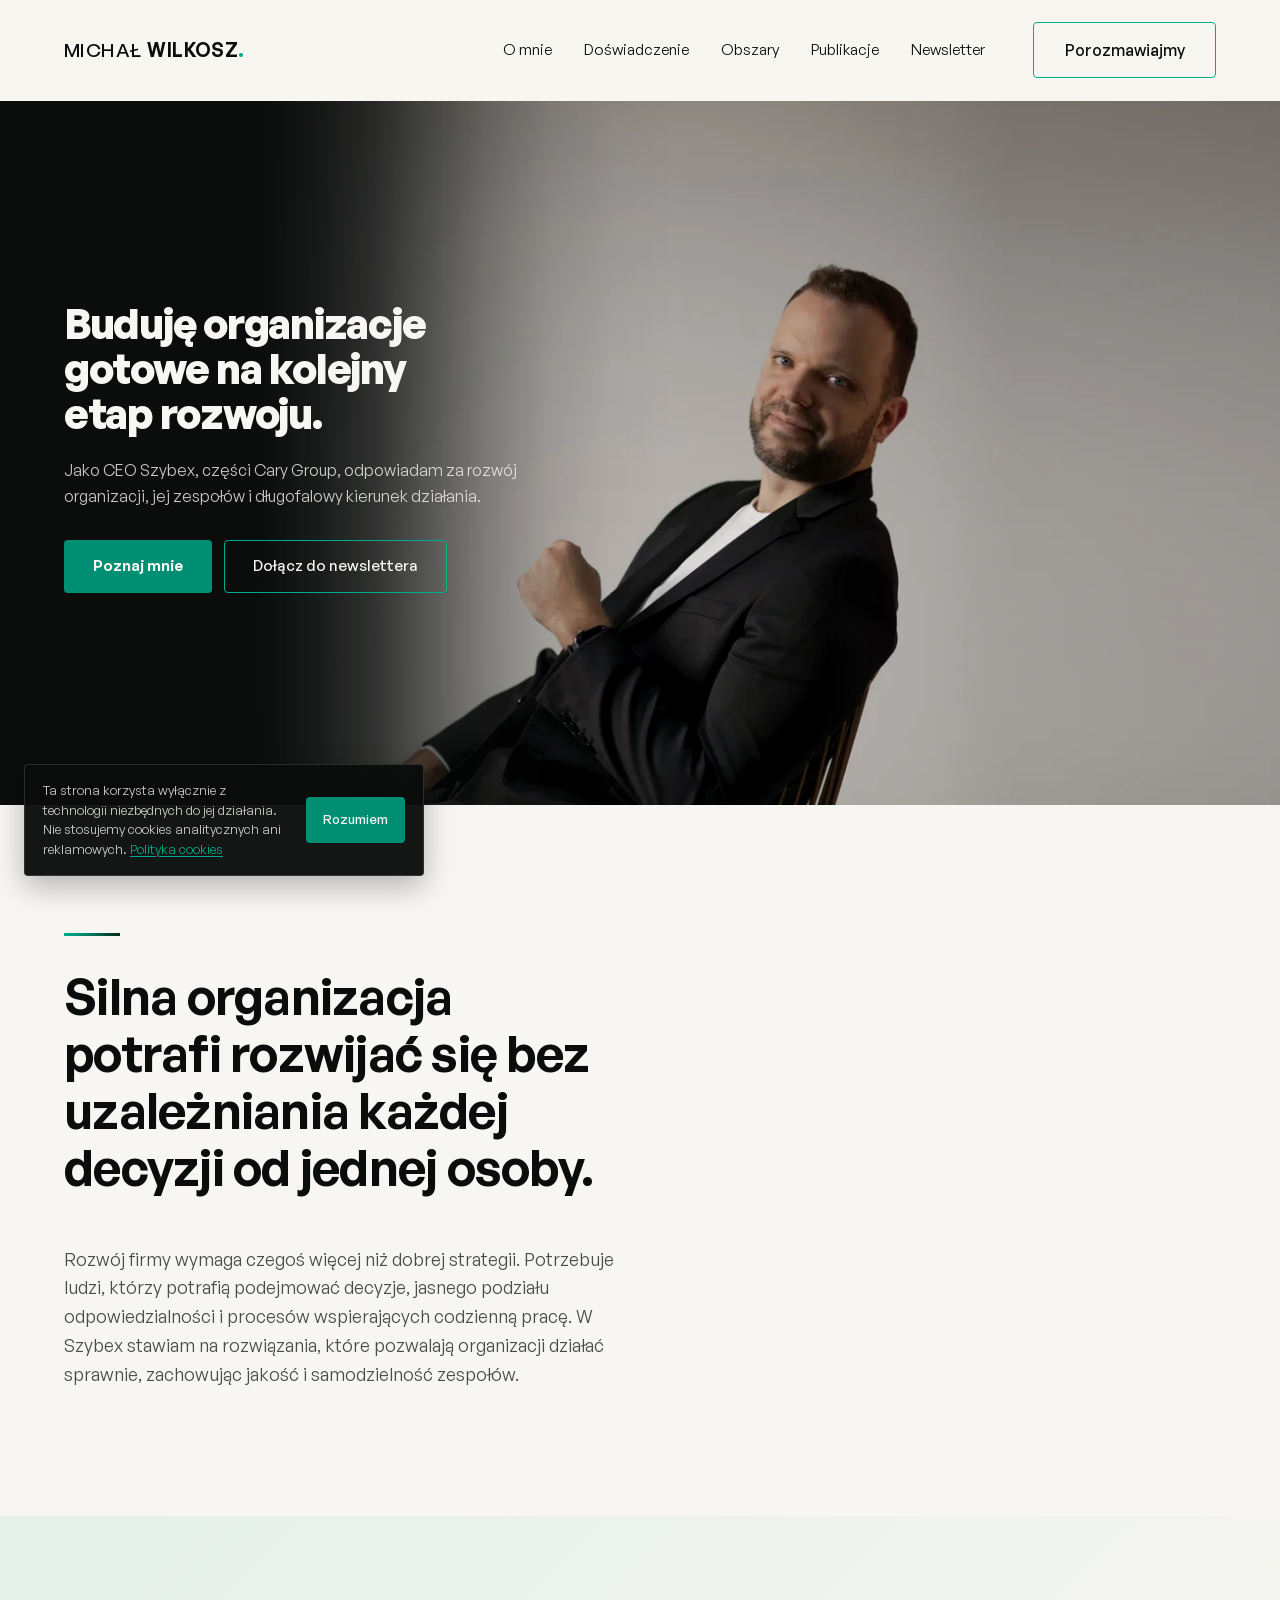
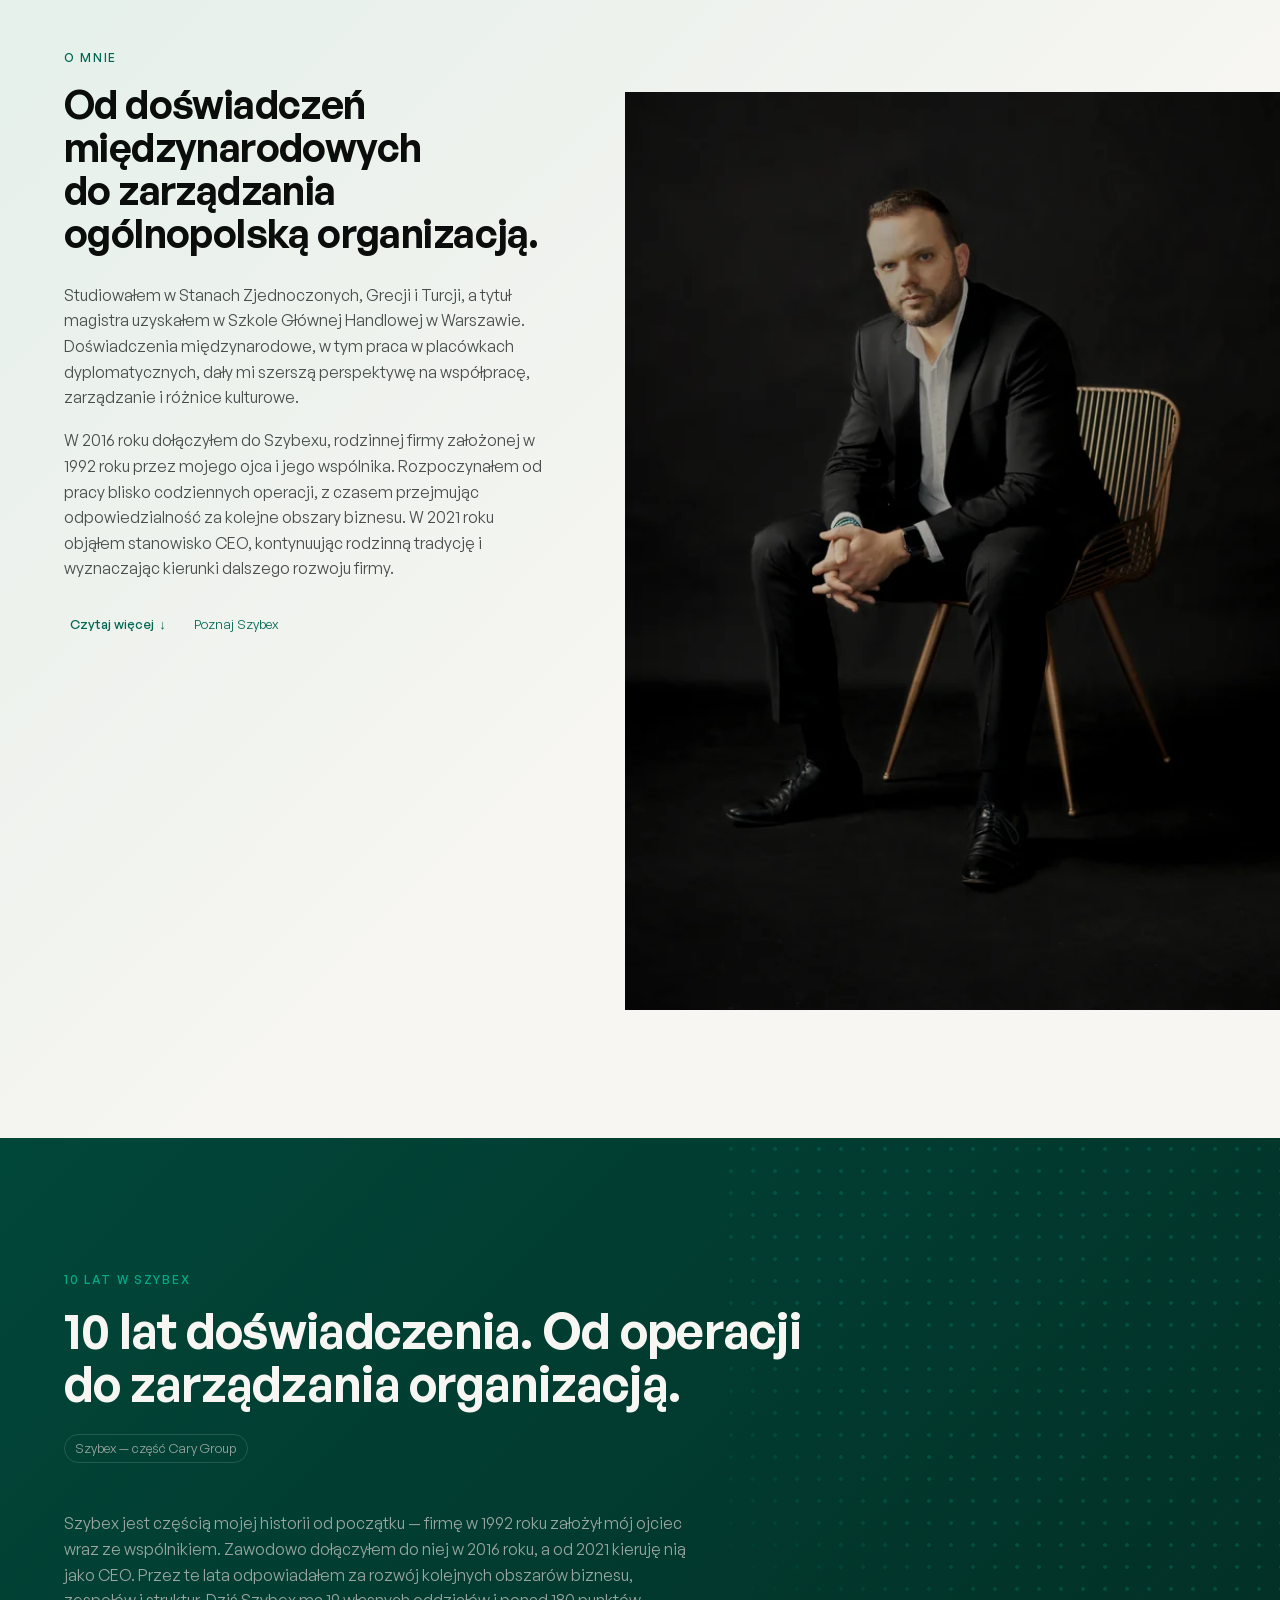
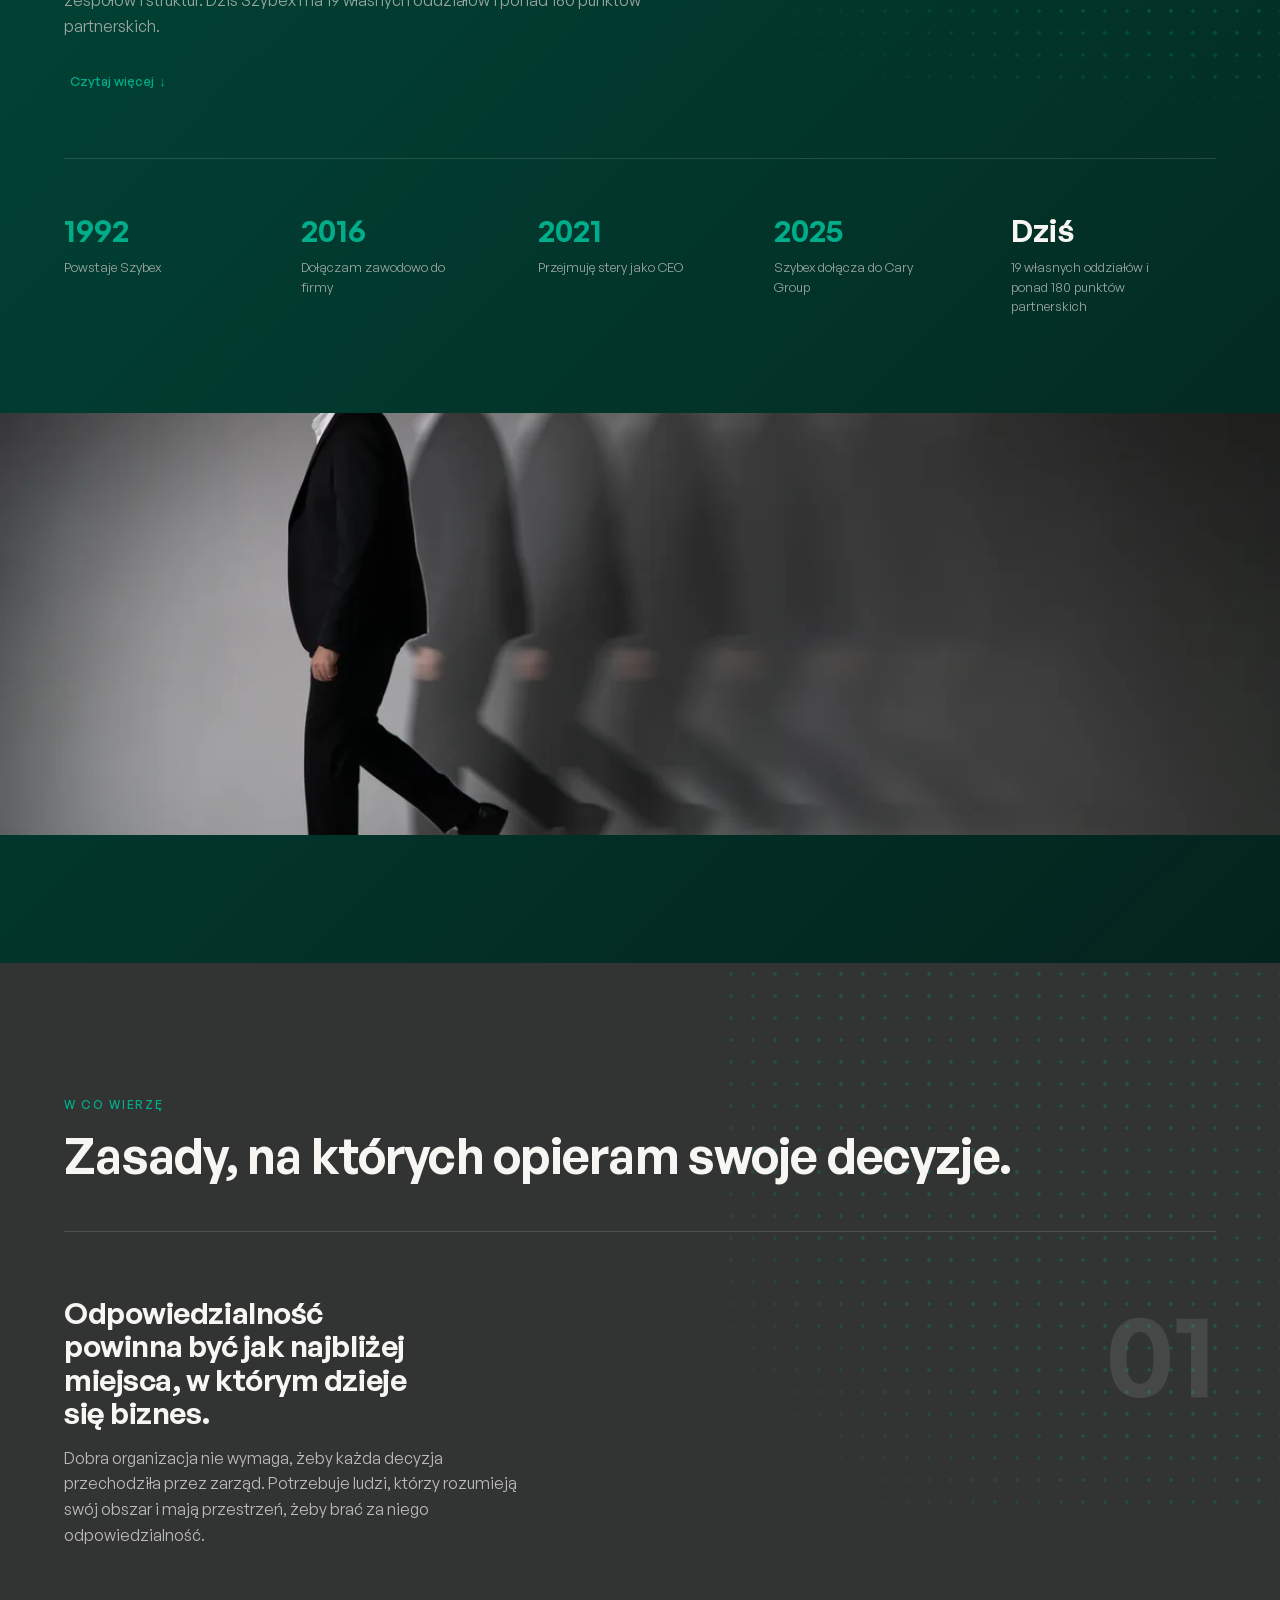
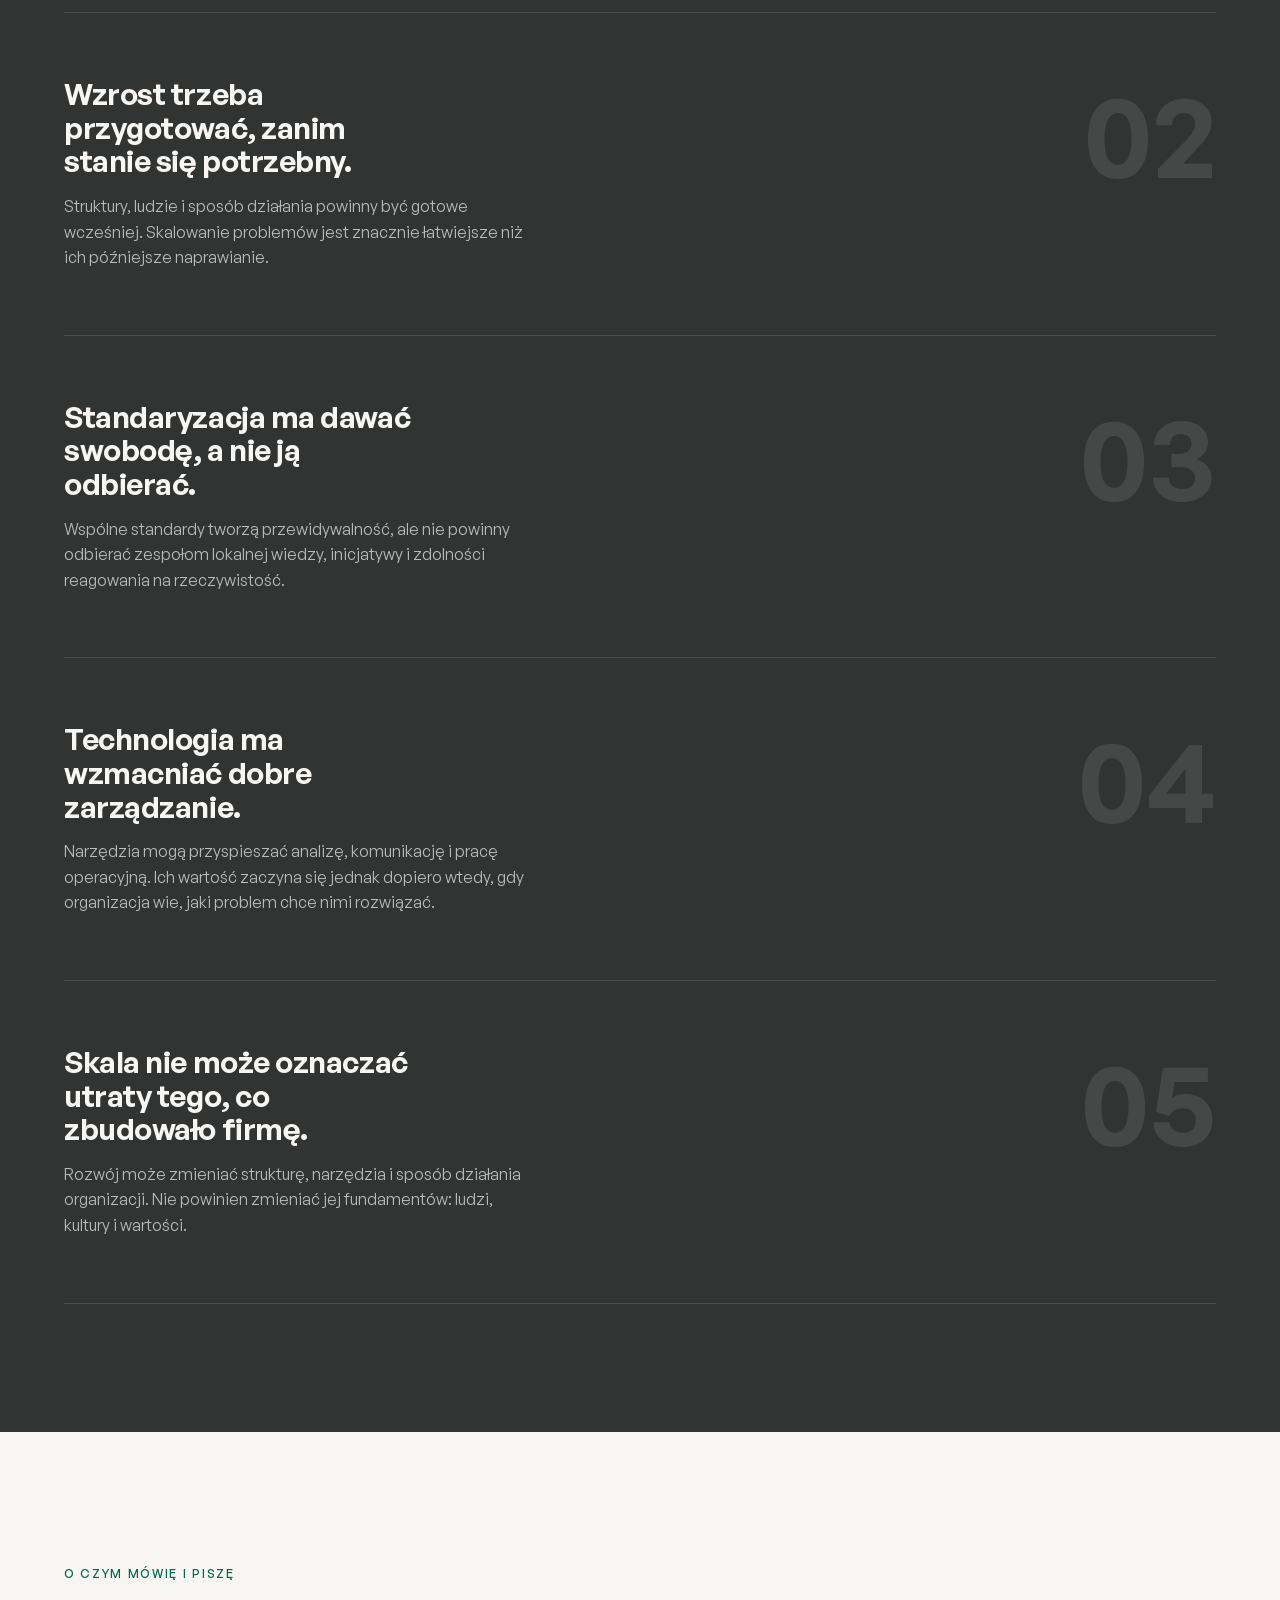
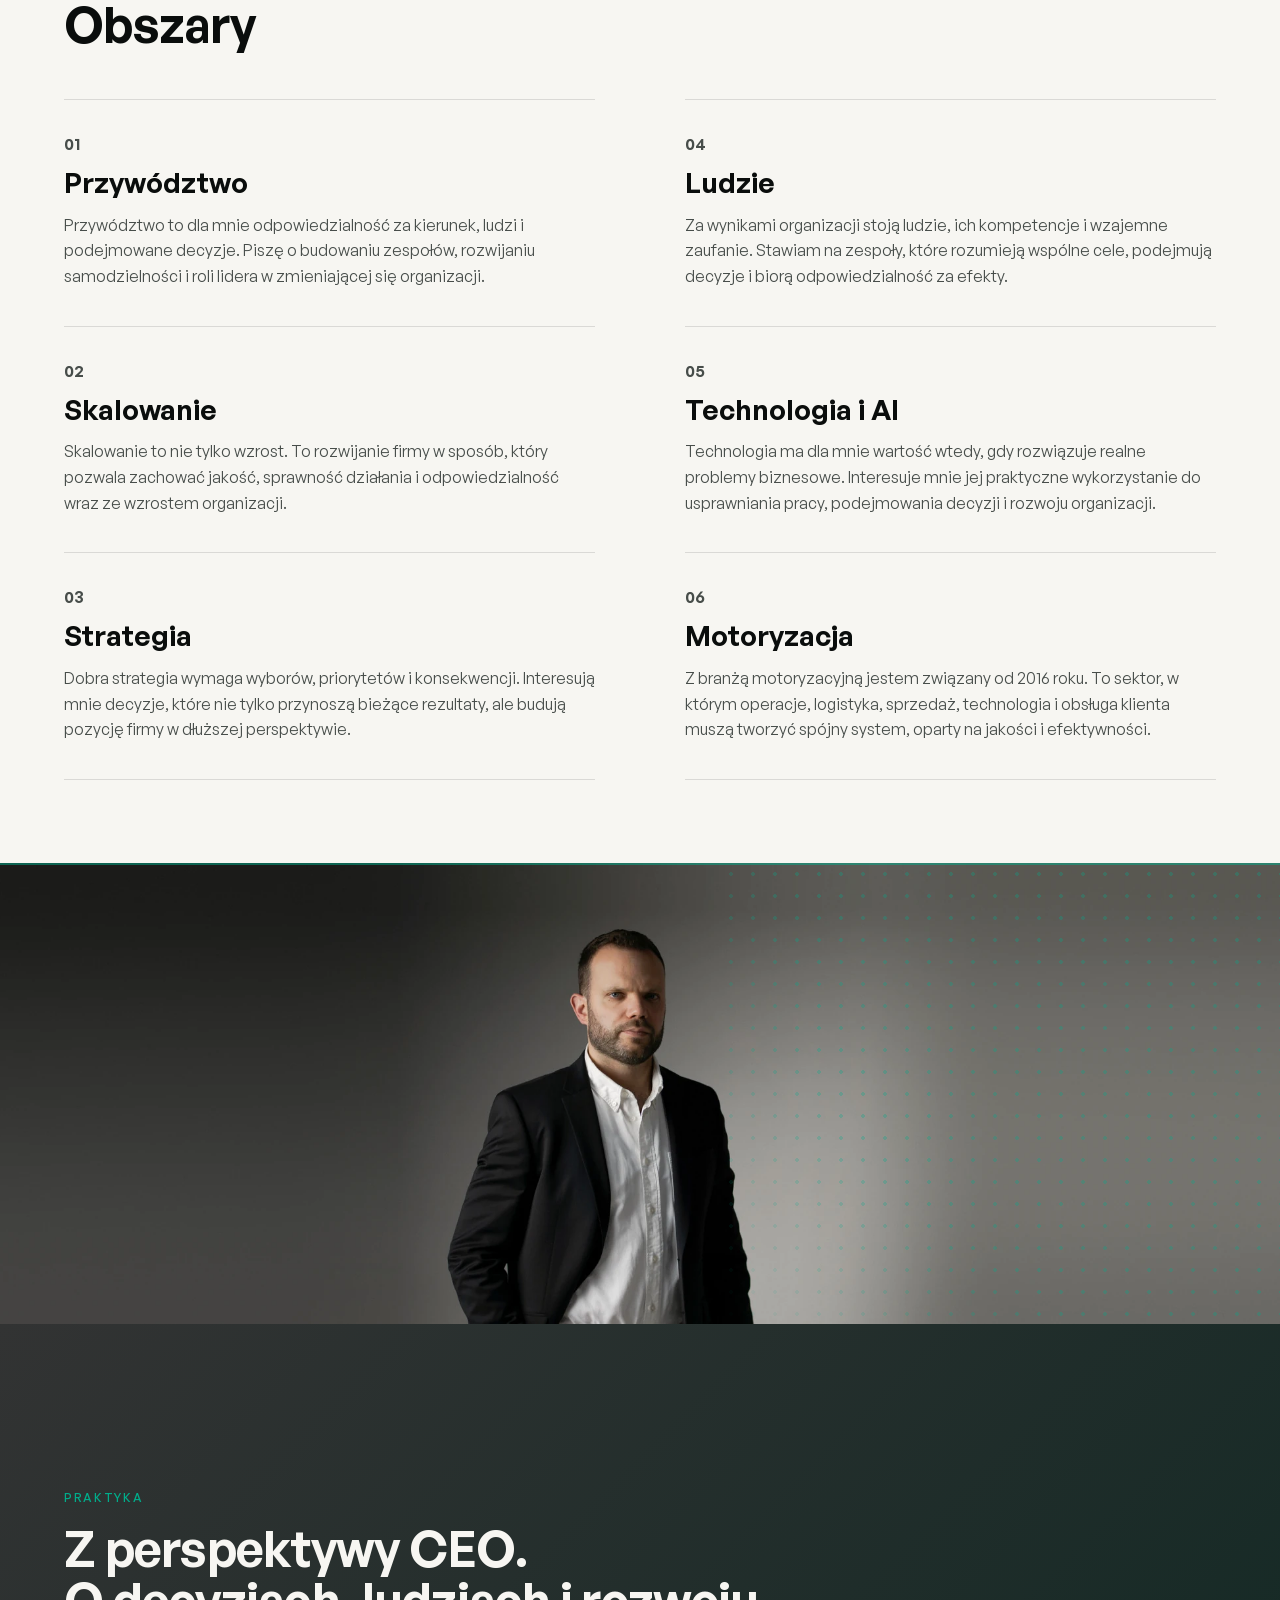
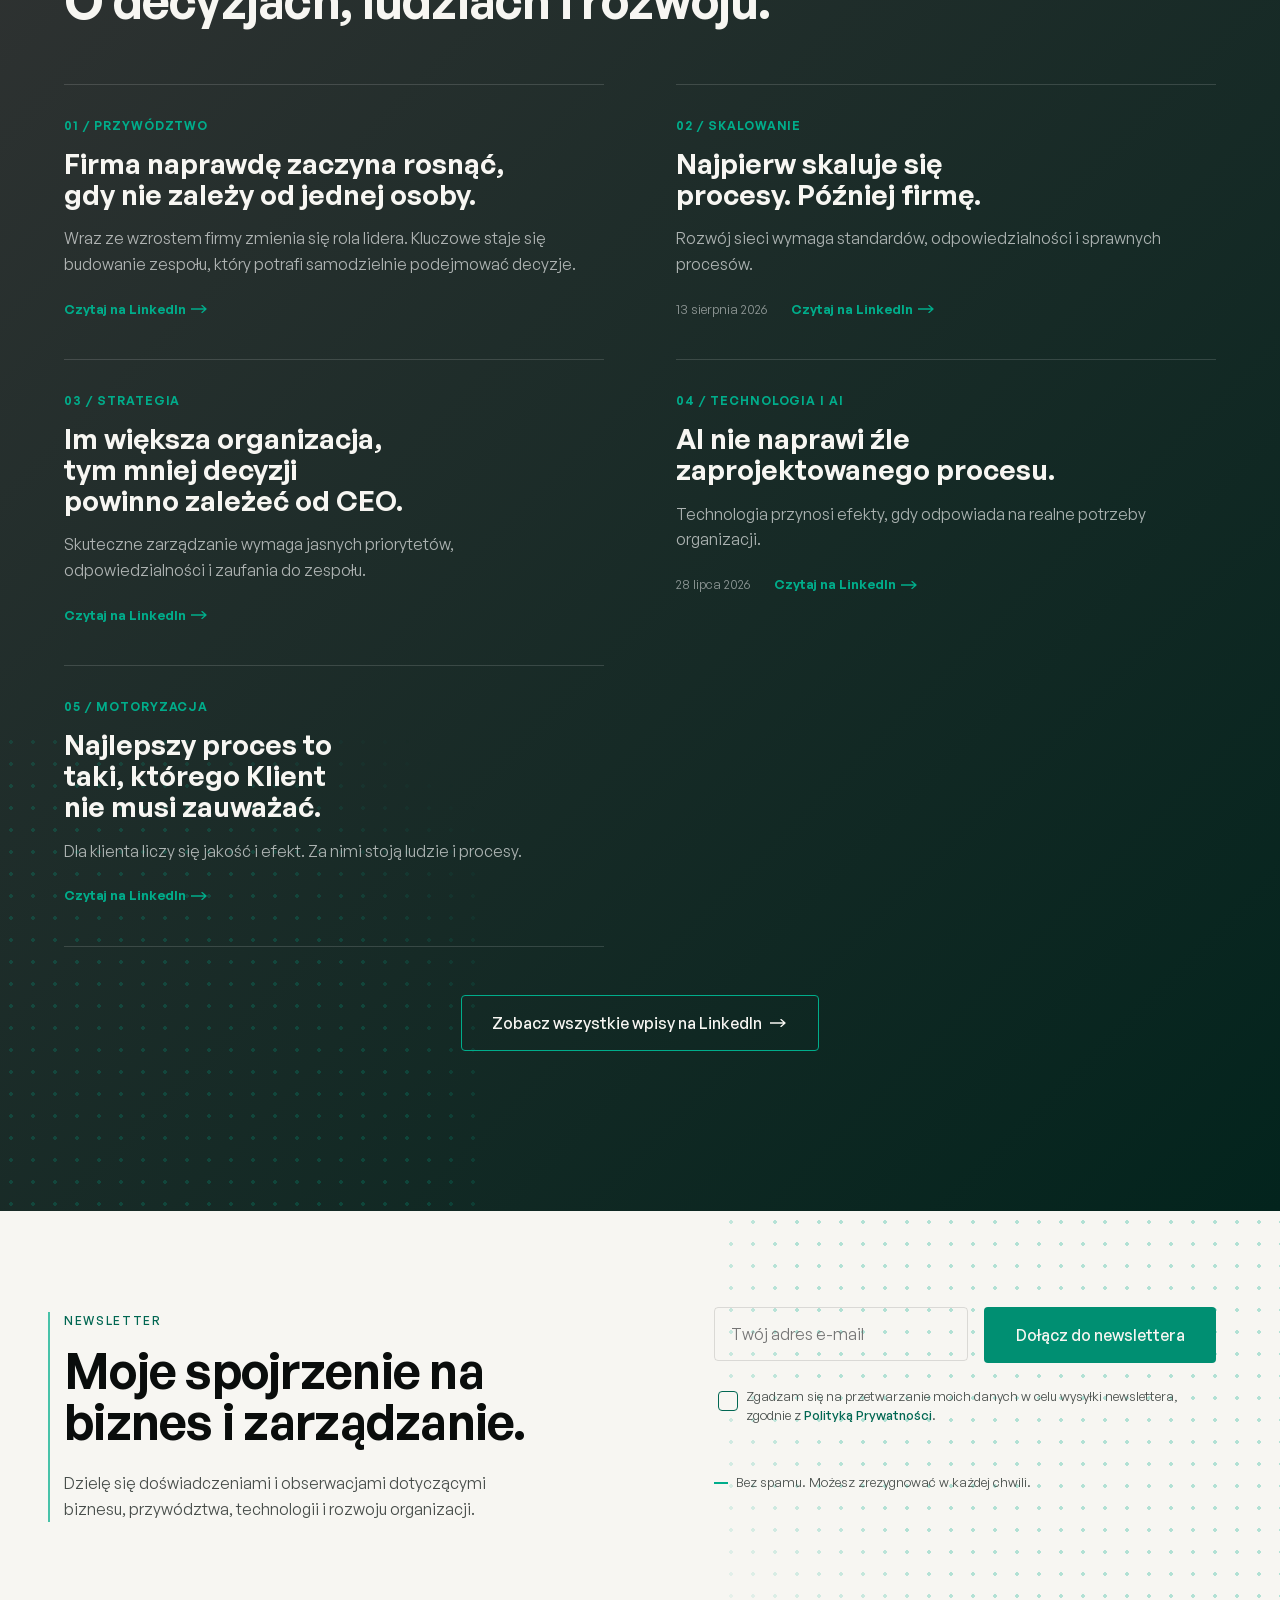
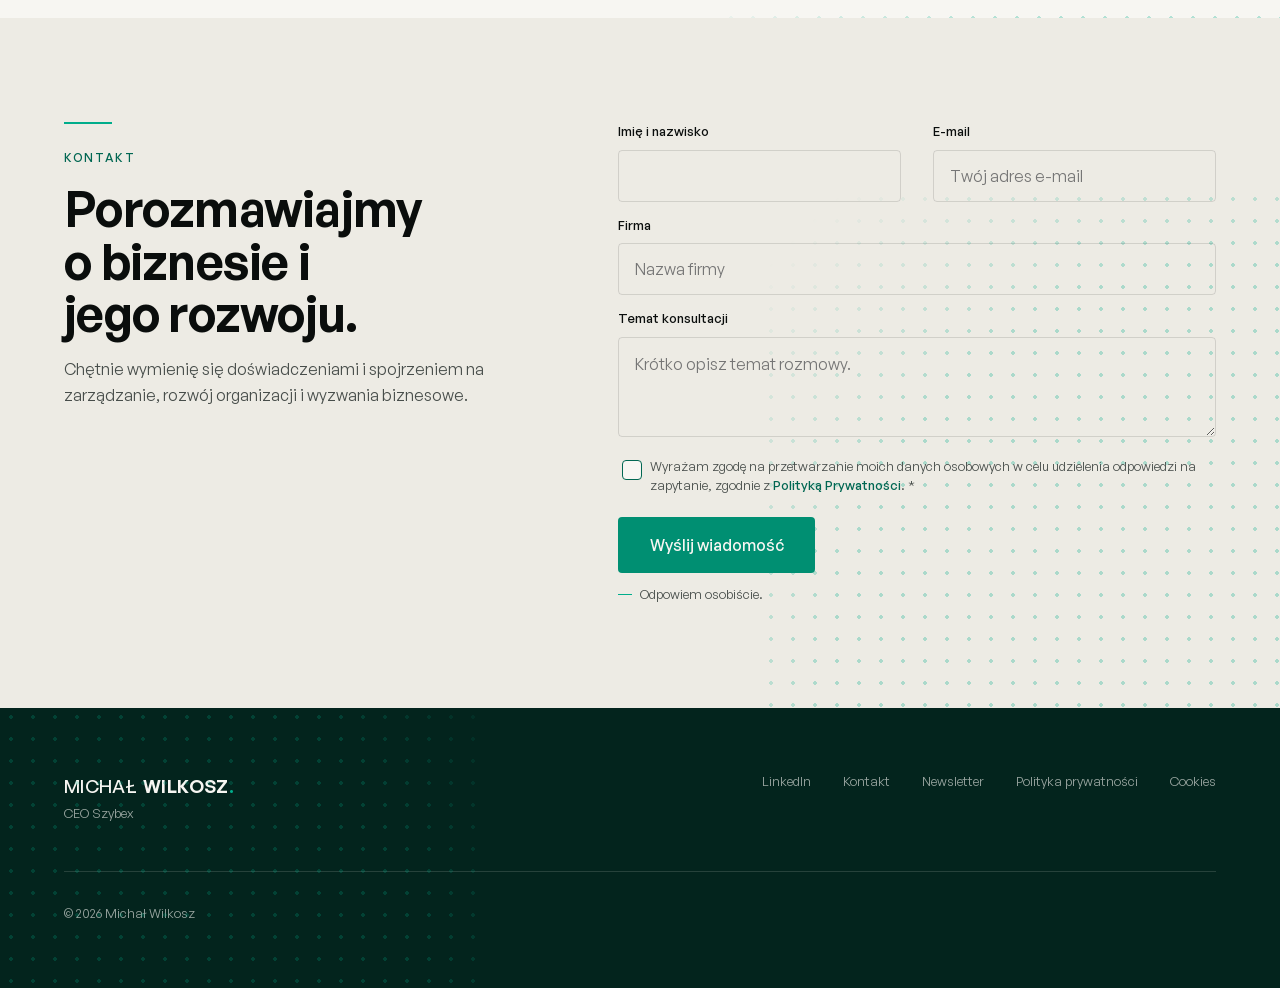
==== index.html @ 66e43296 "Social meta: opis i alt zgodne z nowym H1 Co-Authored-By: Claude Sonnet 5.5 <noreply@anthropic.com> " ====
<!doctype html>
<html lang="pl">
<head>
  <meta charset="UTF-8" />
  <meta name="viewport" content="width=device-width, initial-scale=1" />
  <title>Michał Wilkosz | CEO, strategia i skalowanie biznesu</title>
  <meta name="description" content="Michał Wilkosz — CEO Szybex. O budowaniu organizacji, które potrafią rosnąć bez utraty jakości: strategia, skalowanie, procesy, ludzie i technologia." />
  <link rel="canonical" href="https://michalwilkosz.eu/" />
  <meta name="theme-color" content="#0A0D0C" />
  <meta name="robots" content="index, follow" />

  <!-- Open Graph -->
  <meta property="og:type" content="website" />
  <meta property="og:locale" content="pl_PL" />
  <meta property="og:title" content="Michał Wilkosz | CEO, strategia i skalowanie biznesu" />
  <meta property="og:description" content="CEO Szybex. Buduję organizacje gotowe na kolejny etap rozwoju: strategia, skalowanie, procesy, ludzie i technologia." />
  <meta property="og:url" content="https://michalwilkosz.eu/" />
  <meta property="og:image" content="https://michalwilkosz.eu/images/og-image-3.jpg" />
  <meta property="og:image:width" content="1200" />
  <meta property="og:image:height" content="630" />
  <meta property="og:image:alt" content="Michał Wilkosz, CEO Szybex — Buduję organizacje gotowe na kolejny etap rozwoju." />
  <meta property="og:site_name" content="Michał Wilkosz" />

  <!-- Twitter / X -->
  <meta name="twitter:card" content="summary_large_image" />
  <meta name="twitter:title" content="Michał Wilkosz | CEO, strategia i skalowanie biznesu" />
  <meta name="twitter:description" content="CEO Szybex. Buduję organizacje gotowe na kolejny etap rozwoju." />
  <meta name="twitter:image" content="https://michalwilkosz.eu/images/og-image-3.jpg" />
  <meta name="twitter:image:alt" content="Michał Wilkosz, CEO Szybex — Buduję organizacje gotowe na kolejny etap rozwoju." />

  <!-- Favicon -->
  <link rel="icon" href="favicon.ico" sizes="any" />
  <link rel="apple-touch-icon" href="apple-touch-icon.png" />

  <!-- Preconnect / preload — self-hosted fonty, brak zależności od CDN -->
  <link rel="preload" href="assets/fonts/general-sans-400.woff2" as="font" type="font/woff2" crossorigin />
  <link rel="preload" href="assets/fonts/general-sans-600.woff2" as="font" type="font/woff2" crossorigin />
  <link rel="preload" href="assets/fonts/general-sans-700.woff2" as="font" type="font/woff2" crossorigin />

  <link rel="stylesheet" href="css/style.css" />

  <!-- Schema.org: Person -->
  <script type="application/ld+json">
  {
    "@context": "https://schema.org",
    "@type": "Person",
    "name": "Michał Wilkosz",
    "jobTitle": "CEO",
    "worksFor": {
      "@type": "Organization",
      "name": "Szybex"
    },
    "url": "https://michalwilkosz.eu/",
    "description": "CEO Szybex. Strategia, skalowanie, procesy, ludzie i technologia.",
    "sameAs": [
      "https://www.linkedin.com/in/micha%C5%82-wilkosz-08070479/"
    ]
  }
  </script>

  <!-- Schema.org: WebSite -->
  <script type="application/ld+json">
  {
    "@context": "https://schema.org",
    "@type": "WebSite",
    "name": "Michał Wilkosz",
    "url": "https://michalwilkosz.eu/"
  }
  </script>
</head>
<body>
  <a class="skip-link" href="#main">Przejdź do treści głównej</a>

  <!-- ============ NAWIGACJA ============ -->
  <header class="site-header" id="site-header">
    <div class="container site-header__inner">
      <a href="#hero" class="site-header__logo">
        <span class="wordmark__name">Michał</span><span class="wordmark__surname">Wilkosz</span><span class="wordmark__dot">.</span>
      </a>

      <nav class="site-nav" aria-label="Główna nawigacja">
        <ul class="site-nav__list">
          <li><a href="#o-mnie">O mnie</a></li>
          <li><a href="#szybex">Doświadczenie</a></li>
          <li><a href="#obszary">Obszary</a></li>
          <li><a href="#praktyka">Publikacje</a></li>
          <li><a href="#newsletter">Newsletter</a></li>
        </ul>
        <a href="#kontakt" class="btn btn--outline site-nav__cta">Porozmawiajmy</a>
      </nav>

      <div class="site-header__actions">
        <a href="#kontakt" class="btn btn--primary btn--compact mobile-cta">Porozmawiajmy</a>
        <button
          class="menu-toggle"
          id="menuToggle"
          aria-expanded="false"
          aria-controls="mobileNav"
          aria-label="Otwórz menu"
        >
          <span class="menu-toggle__bar"></span>
          <span class="menu-toggle__bar"></span>
          <span class="menu-toggle__bar"></span>
        </button>
      </div>
    </div>
  </header>

  <!-- Menu mobilne — pełnoekranowe overlay. Główne CTA "Porozmawiajmy" jest
       zawsze widoczne w headerze (patrz .mobile-cta), więc overlay skupia się
       na nawigacji, a nie duplikuje dużego przycisku. -->
  <div class="mobile-nav" id="mobileNav" data-state="closed">
    <div class="mobile-nav__inner">
      <ul class="mobile-nav__list">
        <li><a href="#o-mnie">O mnie</a></li>
        <li><a href="#szybex">Doświadczenie</a></li>
        <li><a href="#obszary">Obszary</a></li>
        <li><a href="#praktyka">Publikacje</a></li>
        <li><a href="#newsletter">Newsletter</a></li>
      </ul>
      <a href="#kontakt" class="btn btn--primary mobile-nav__cta">Porozmawiajmy</a>
    </div>
  </div>

  <main id="main">
    <!-- ============ HERO ============ -->
    <section id="hero" class="section section--dark hero on-dark">
      <!-- Iteracja 15: pierwsze pojawienie się markowego dot-patternu na
           stronie (ten sam język wizualny co Szybex niżej — ta sama kropka/
           spacing/opacity, inny róg), żeby powtórzenie w kolejnych sekcjach
           czytało się jako świadomy system, nie przypadek. Róg dolny-prawy,
           nie nachodzi na H1 (które startuje od góry po lewej). -->
      <span class="dot-pattern dot-pattern--dark dot-pattern--corner-br" aria-hidden="true"></span>

      <!-- Kolejność w DOM = kolejność mobilna (H1 → zdjęcie → body → descriptor
           → CTA). Od 900px CSS (.hero__grid, patrz style.css) nadaje jawne
           grid-column/grid-row i składa to w 2-kolumnową kompozycję: tekst
           obok zdjęcia, jeden grid, bez pustego gapu. -->
      <div class="container hero__grid">
        <h1
          class="hero__title"
          aria-label="Michał Wilkosz — Buduję organizacje gotowe na kolejny etap rozwoju."
        >
          <span class="hero__statement"><span class="hero__phrase">Buduję organizacje</span> <span class="hero__phrase">gotowe na kolejny</span> <span class="hero__phrase">etap rozwoju.</span></span>
        </h1>

        <div class="hero__media">
          <div class="hero__image-frame">
            <picture>
              <source media="(min-width: 1024px)" srcset="images/hero-wider-1322.webp 1322w, images/hero-wider-2645.webp 2645w" sizes="1100px" />
              <img
                src="images/hero-2165.webp"
                srcset="images/hero-1100.webp 1100w, images/hero-2165.webp 2165w"
                sizes="(max-width: 1023px) 100vw, 800px"
                alt="Michał Wilkosz — CEO Szybex, uśmiechnięty, w czarnym garniturze, oparty na krześle"
                width="2165"
                height="2000"
                loading="eager"
                fetchpriority="high"
              />
            </picture>
          </div>
        </div>

        <div class="hero__stack">
          <p class="hero__body">
            Jako CEO Szybex, części Cary Group, odpowiadam za rozwój organizacji, jej zespołów i
            długofalowy kierunek działania.
          </p>
          <div class="hero__actions">
            <a href="#o-mnie" class="btn btn--primary">Poznaj mnie</a>
            <a href="#newsletter" class="btn btn--outline hero__cta-secondary">Dołącz do newslettera</a>
          </div>
        </div>
      </div>
    </section>

    <!-- ============ MANIFEST / INTRO ============ -->
    <section id="manifest" class="section section--paper manifest">
      <div class="container">
        <span class="manifest__accent reveal" aria-hidden="true"></span>
        <p class="manifest__statement reveal">
          Silna organizacja potrafi rozwijać się bez uzależniania każdej decyzji od jednej osoby.
        </p>
        <p class="manifest__body reveal">
          Rozwój firmy wymaga czegoś więcej niż dobrej strategii. Potrzebuje ludzi, którzy
          potrafią podejmować decyzje, jasnego podziału odpowiedzialności i procesów
          wspierających codzienną pracę. W Szybex stawiam na rozwiązania, które pozwalają
          organizacji działać sprawnie, zachowując jakość i samodzielność zespołów.
        </p>
      </div>
    </section>

    <!-- ============ O MNIE ============ -->
    <!-- Iteracja 7: .about__text opakowuje heading+copy w JEDEN element DOM
         (naprawia bug "body odjechało w dół" — gdy heading i copy były
         osobnymi dziećmi grid/ w tej samej kolumnie co zdjęcie, wiersz
         współdzielony ze zdjęciem rozciągał się do jego wysokości, spychając
         body w dół). Na mobile .about__text ma display:contents (patrz CSS),
         więc heading/copy nadal są bezpośrednimi elementami flexa i `order`
         wstawia zdjęcie między nimi (kolejność mobilna: headline → zdjęcie →
         body). Od 900px .about__text staje się zwykłym blokiem — JEDNYM
         elementem gridu obok zdjęcia, więc body flow-uje normalnie zaraz
         pod H2. -->
    <section id="o-mnie" class="section section--paper about">
      <div class="container about__grid">
        <div class="about__text">
          <div class="about__heading reveal">
            <p class="eyebrow">O mnie</p>
            <h2 class="section-title">Od doświadczeń międzynarodowych do zarządzania ogólnopolską organizacją.</h2>
          </div>

          <div class="about__copy reveal">
            <div class="about__body">
              <p>
                Studiowałem w Stanach Zjednoczonych, Grecji i Turcji, a tytuł magistra uzyskałem
                w Szkole Głównej Handlowej w Warszawie. Doświadczenia międzynarodowe, w tym
                praca w placówkach dyplomatycznych, dały mi szerszą perspektywę na współpracę,
                zarządzanie i różnice kulturowe.
              </p>
              <p>
                W 2016 roku dołączyłem do Szybexu, rodzinnej firmy założonej w 1992 roku przez mojego ojca i jego wspólnika.
                Rozpoczynałem od pracy blisko codziennych operacji, z czasem przejmując
                odpowiedzialność za kolejne obszary biznesu. W 2021 roku objąłem stanowisko CEO,
                kontynuując rodzinną tradycję i wyznaczając kierunki dalszego rozwoju firmy.
              </p>
            </div>

            <div class="about__links">
              <button
                type="button"
                class="disclosure__toggle"
                id="aboutToggle"
                aria-expanded="false"
                aria-controls="aboutMore"
              >
                <span class="disclosure__label">Czytaj więcej</span>
                <span class="disclosure__icon" aria-hidden="true">↓</span>
              </button>

              <a href="#szybex" class="about__scrollcue">Poznaj Szybex</a>
            </div>

            <!-- Na mobile początkowo widoczne są tylko 2 akapity (powyżej) —
                 reszta jest tutaj, za przyciskiem „Czytaj więcej”. Desktop (≥768px, patrz CSS)
                 pokazuje całość od razu — toggle ukryty, ta treść wymuszona jako widoczna. -->
            <div class="disclosure__content" id="aboutMore">
              <p>
                W zarządzaniu stawiam na ludzi, odpowiedzialność i dostrzeganie nowych
                możliwości. Ważne są dla mnie otwartość na różne perspektywy, umiejętność
                słuchania i odwaga w podejmowaniu decyzji.
              </p>
              <p>
                Interesuje mnie to, jak biznes, technologia i ludzie wzajemnie na siebie
                wpływają. Cenię nieszablonowe myślenie, proste rozwiązania i środowisko, w
                którym ambitne pomysły przekładają się na konkretne działania.
              </p>
            </div>
          </div>
        </div>

        <div class="about__image-wrap reveal">
          <div class="about__image-frame">
            <img
              src="images/about-gold-1260.webp"
              srcset="images/about-gold-630.webp 630w, images/about-gold-1260.webp 1260w"
              sizes="(max-width: 767px) 100vw, 480px"
              alt="Michał Wilkosz w czarnym garniturze, siedzący w ciemnym studiu na złotym krześle, z dłońmi splecionymi przed sobą"
              width="1260"
              height="1764"
              loading="lazy"
            />
          </div>
        </div>
      </div>
    </section>

    <!-- ============ MICHAŁ W SZYBEX ============ -->
    <!-- Ta sekcja jest o Michale, nie o firmie — Szybex jest tu środowiskiem
         jego doświadczenia zawodowego, nie produktem strony. -->
    <section id="szybex" class="section section--green-deep szybex on-dark">
      <!-- Iteracja 13: dot-pattern przywrócony (referencja visual identity
           z postów LinkedIn Michała) — może wychodzić poza container, nie
           nachodzi na tekst. -->
      <span class="dot-pattern dot-pattern--dark dot-pattern--corner-tr" aria-hidden="true"></span>

      <!-- Kolejność w DOM = kolejność mobilna (eyebrow+headline → zdjęcie →
           lead → "Czytaj więcej" → timeline). Od 900px .szybex__flow (CSS)
           przesuwa zdjęcie na koniec sekcji (order), gdzie zamyka ją jako
           duże, panoramiczne domknięcie. -->
      <div class="container szybex__flow">
        <div class="eyebrow-block reveal">
          <p class="eyebrow">10 lat w Szybex</p>
          <h2 class="section-title szybex__headline">10 lat doświadczenia. Od operacji do zarządzania organizacją.</h2>
          <span class="badge szybex__meta">Szybex — część Cary Group</span>
        </div>

        <figure class="szybex__photo reveal">
          <picture>
            <source media="(min-width: 900px)" srcset="images/szybex-walk-ultra-2800.webp 2800w, images/szybex-walk-ultra-5600.webp 5600w" sizes="100vw" />
            <img
              src="images/szybex-walk-1200.webp"
              srcset="images/szybex-walk-1200.webp 1200w, images/szybex-walk-2400.webp 2400w"
              sizes="100vw"
              alt="Michał Wilkosz w czarnym garniturze, idący bokiem w studiu; za nim rozmyte sylwetki oddające ruch do przodu"
              width="1200"
              height="800"
              loading="lazy"
            />
          </picture>
        </figure>

        <div class="szybex__intro reveal">
          <p>
            Szybex jest częścią mojej historii od początku — firmę w 1992 roku założył mój
            ojciec wraz ze wspólnikiem. Zawodowo dołączyłem do niej w 2016 roku, a od 2021
            kieruję nią jako CEO. Przez te lata odpowiadałem za rozwój kolejnych obszarów
            biznesu, zespołów i struktur. Dziś Szybex ma 19 własnych oddziałów i ponad 180
            punktów partnerskich.
          </p>
        </div>

        <button
          type="button"
          class="disclosure__toggle"
          id="szybexToggle"
          aria-expanded="false"
          aria-controls="szybexMore"
        >
          <span class="disclosure__label">Czytaj więcej</span>
          <span class="disclosure__icon" aria-hidden="true">↓</span>
        </button>

        <div class="disclosure__content" id="szybexMore" hidden>
          <p>
            Pod koniec 2025 roku Szybex dołączył do Cary Group, otwierając kolejny etap rozwoju
            i współpracy w ramach międzynarodowej organizacji.
          </p>
          <p>
            Doświadczenie zdobywałem blisko działalności operacyjnej, poznając realia pracy
            oddziałów i codziennych decyzji biznesowych. Z czasem moja odpowiedzialność
            obejmowała coraz więcej obszarów działalności, aż do objęcia stanowiska CEO w 2021
            roku.
          </p>
          <p>
            Jednym z kluczowych etapów rozwoju Szybexu było przejście od bezpośredniej kontroli
            do zarządzania opartego na procesach, standardach i odpowiedzialności zespołów.
            Pozwoliło to zwiększać skalę działalności bez centralizowania każdej decyzji.
          </p>
          <p>
            Wraz z rozwojem firmy ewoluowała również moja rola — od bezpośredniego zarządzania
            operacjami do wyznaczania kierunku i budowania zespołu.
          </p>
          <p>
            Dołączenie do Cary Group pod koniec 2025 roku otworzyło przestrzeń do
            międzynarodowej współpracy, wymiany doświadczeń i rozwoju sprawdzonych rozwiązań na
            większą skalę.
          </p>
        </div>

        <ol class="szybex-timeline reveal" id="szybexTimeline">
          <li class="szybex-timeline__item timeline-anchor">
            <span class="szybex-timeline__year">1992</span>
            <span class="szybex-timeline__label">Powstaje Szybex</span>
          </li>
          <li class="szybex-timeline__item">
            <span class="szybex-timeline__year">2016</span>
            <span class="szybex-timeline__label">Dołączam zawodowo do firmy</span>
          </li>
          <li class="szybex-timeline__item timeline-anchor">
            <span class="szybex-timeline__year">2021</span>
            <span class="szybex-timeline__label">Przejmuję stery jako CEO</span>
          </li>
          <li class="szybex-timeline__item">
            <span class="szybex-timeline__year">2025</span>
            <span class="szybex-timeline__label">Szybex dołącza do Cary Group</span>
          </li>
          <li class="szybex-timeline__item szybex-timeline__item--today timeline-anchor">
            <span class="szybex-timeline__year">Dziś</span>
            <span class="szybex-timeline__label">19 własnych oddziałów i ponad 180 punktów partnerskich</span>
          </li>
        </ol>
        <div class="carousel-dots szybex-timeline-dots" id="szybexTimelineDots" role="group" aria-label="Nawigacja osi czasu"></div>
      </div>
    </section>

    <!-- ============ W CO WIERZĘ ============ -->
    <section id="w-co-wierze" class="section section--charcoal on-dark">
      <!-- Iteracja 15: fragment tego samego dot-patternu (nie pełne pokrycie
           sekcji) w rogu górnym-prawym, tam gdzie i tak siedzą duże liczby
           01–05 (.principle::before) — wzmacnia, nie zagłusza. -->
      <span class="dot-pattern dot-pattern--dark dot-pattern--corner-tr" aria-hidden="true"></span>
      <div class="container">
        <div class="eyebrow-block reveal">
          <p class="eyebrow">W co wierzę</p>
          <h2 class="section-title principles__title">Zasady, na których opieram swoje decyzje.</h2>
        </div>

        <div class="principles__viewport">
          <span class="principles__line" aria-hidden="true"></span>
          <ul class="principles__list" id="principlesList">
          <li class="principle reveal">
            <h3 class="principle__statement">Odpowiedzialność powinna być jak najbliżej miejsca, w którym dzieje się biznes.</h3>
            <p class="principle__comment">
              Dobra organizacja nie wymaga, żeby każda decyzja przechodziła przez zarząd. Potrzebuje ludzi, którzy rozumieją swój obszar i mają przestrzeń, żeby brać za niego odpowiedzialność.
            </p>
          </li>
          <li class="principle reveal">
            <h3 class="principle__statement">Wzrost trzeba przygotować, zanim stanie się potrzebny.</h3>
            <p class="principle__comment">
              Struktury, ludzie i sposób działania powinny być gotowe wcześniej. Skalowanie problemów jest znacznie łatwiejsze niż ich późniejsze naprawianie.
            </p>
          </li>
          <li class="principle reveal">
            <h3 class="principle__statement">Standaryzacja ma dawać swobodę, a nie ją odbierać.</h3>
            <p class="principle__comment">
              Wspólne standardy tworzą przewidywalność, ale nie powinny odbierać zespołom lokalnej wiedzy, inicjatywy i zdolności reagowania na rzeczywistość.
            </p>
          </li>
          <li class="principle reveal">
            <h3 class="principle__statement">Technologia ma wzmacniać dobre zarządzanie.</h3>
            <p class="principle__comment">
              Narzędzia mogą przyspieszać analizę, komunikację i pracę operacyjną. Ich wartość zaczyna się jednak dopiero wtedy, gdy organizacja wie, jaki problem chce nimi rozwiązać.
            </p>
          </li>
          <li class="principle reveal">
            <h3 class="principle__statement">Skala nie może oznaczać utraty tego, co zbudowało firmę.</h3>
            <p class="principle__comment">
              Rozwój może zmieniać strukturę, narzędzia i sposób działania organizacji. Nie powinien zmieniać jej fundamentów: ludzi, kultury i wartości.
            </p>
          </li>
          </ul>
        </div>
        <div class="carousel-dots principles-dots" id="principlesDots" role="group" aria-label="Nawigacja zasad"></div>
      </div>
    </section>

    <!-- ============ OBSZARY / TOPICS ============ -->
    <section id="obszary" class="section section--paper">
      <div class="container">
        <div class="eyebrow-block reveal">
          <p class="eyebrow">O czym mówię i piszę</p>
          <h2 class="section-title">Obszary</h2>
        </div>

        <ol class="topics__list" id="obszaryCarousel">
          <li>
            <div class="topic reveal">
              <h3>Przywództwo</h3>
              <p>
                Przywództwo to dla mnie odpowiedzialność za kierunek, ludzi i podejmowane
                decyzje. Piszę o budowaniu zespołów, rozwijaniu samodzielności i roli lidera w
                zmieniającej się organizacji.
              </p>
            </div>
          </li>
          <li>
            <div class="topic reveal">
              <h3>Skalowanie</h3>
              <p>
                Skalowanie to nie tylko wzrost. To rozwijanie firmy w sposób, który pozwala
                zachować jakość, sprawność działania i odpowiedzialność wraz ze wzrostem
                organizacji.
              </p>
            </div>
          </li>
          <li>
            <div class="topic reveal">
              <h3>Strategia</h3>
              <p>
                Dobra strategia wymaga wyborów, priorytetów i konsekwencji. Interesują mnie
                decyzje, które nie tylko przynoszą bieżące rezultaty, ale budują pozycję firmy w
                dłuższej perspektywie.
              </p>
            </div>
          </li>
          <li>
            <div class="topic reveal">
              <h3>Ludzie</h3>
              <p>
                Za wynikami organizacji stoją ludzie, ich kompetencje i wzajemne zaufanie.
                Stawiam na zespoły, które rozumieją wspólne cele, podejmują decyzje i biorą
                odpowiedzialność za efekty.
              </p>
            </div>
          </li>
          <li>
            <div class="topic reveal">
              <h3>Technologia i AI</h3>
              <p>
                Technologia ma dla mnie wartość wtedy, gdy rozwiązuje realne problemy biznesowe.
                Interesuje mnie jej praktyczne wykorzystanie do usprawniania pracy, podejmowania
                decyzji i rozwoju organizacji.
              </p>
            </div>
          </li>
          <li>
            <div class="topic reveal">
              <h3>Motoryzacja</h3>
              <p>
                Z branżą motoryzacyjną jestem związany od 2016 roku. To sektor, w którym
                operacje, logistyka, sprzedaż, technologia i obsługa klienta muszą tworzyć
                spójny system, oparty na jakości i efektywności.
              </p>
            </div>
          </li>
        </ol>
        <div class="carousel-dots topics__dots" id="obszaryDots" role="group" aria-label="Nawigacja obszarów"></div>
      </div>
    </section>

    <!-- ============ PHOTOGRAPHIC BREAK ============ -->
    <!-- Jedno zdjęcie w drugiej połowie strony (między Obszary a Praktyka) —
         przełamuje długi, tekstowy ciąg sekcji. Naturalne, nie formalne
         ujęcie — zdjęcie z sesji (images/portrait-ultrawide-3200.webp). -->
    <section id="photo-break" class="section photo-break">
      <!-- Iteracja 19 — zgłoszone jako "lewitujący, oderwany prostokąt":
           cienka turkusowa linia u góry zszywa fotografię wizualnie z
           sekcją Obszary nad nią (tak samo jak reszta strony łączy sekcje
           cienkim akcentem, nie pustym odstępem), a fragment dot-patternu
           (ten sam komponent co w Hero/Szybex/Zasady/Praktyce, róg
           górny-lewy) częściowo wchodzi za zdjęcie, spinając je z resztą
           visual identity strony. Bez cienia/zaokrągleń/gradientu. -->
      <span class="photo-break__seam" aria-hidden="true"></span>
      <figure class="photo-break__frame">
        <span class="dot-pattern dot-pattern--light dot-pattern--corner-tr photo-break__dots" aria-hidden="true"></span>
        <img
          src="images/portrait-ultrawide-3200.webp"
          srcset="images/portrait-ultrawide-3200.webp 3200w, images/portrait-ultrawide-6400.webp 6400w"
          sizes="(max-width: 767px) 100vw, 3200px"
          alt="Portret Michała Wilkosza w czarnej marynarce i białej koszuli, ręka w kieszeni"
          width="3200"
          height="700"
          loading="lazy"
        />
      </figure>
    </section>

    <!-- ============ PRAKTYKA ============ -->
    <!-- Iteracja 13: KAŻDY wpis ma własny, dedykowany link "Czytaj na
         LinkedIn". Iteracja 30: wszystkie 5 wpisów mają teraz potwierdzone,
         realne URL (podane wprost przez Michała — "Przywództwo" i "Strategia"
         świadomie wskazują na TEN SAM post). Usunięty duplikat CTA — było
         "Zobacz wszystkie wpisy" (odkrywało ukryte wpisy w miejscu) ORAZ
         "Zobacz więcej na LinkedIn" (osobny link) obok siebie, ta sama
         intencja dwa razy. Zostaje jedno: "Zobacz wszystkie wpisy na
         LinkedIn →" → profil. -->
    <section id="praktyka" class="section section--graphite-green praktyka on-dark">
      <!-- Iteracja 15: ten sam motyw z rogu dolnego-lewego — spina tę część
           strony wizualnie z Hero/Szybex/Zasady wyżej. -->
      <span class="dot-pattern dot-pattern--dark dot-pattern--corner-bl" aria-hidden="true"></span>

      <div class="container">
        <div class="eyebrow-block reveal">
          <p class="eyebrow">Praktyka</p>
          <h2 class="section-title">Z perspektywy CEO. O&nbsp;decyzjach, ludziach i rozwoju.</h2>
        </div>

        <ol class="praktyka__list" id="praktykaList">
          <li class="praktyka-entry praktyka-entry--real reveal">
            <span class="praktyka-entry__category">Przywództwo</span>
            <h3 class="praktyka-entry__title">Firma naprawdę zaczyna rosnąć, gdy nie zależy od jednej osoby.</h3>
            <p class="praktyka-entry__body">
              Wraz ze wzrostem firmy zmienia się rola lidera. Kluczowe staje się budowanie
              zespołu, który potrafi samodzielnie podejmować decyzje.
            </p>
            <div class="praktyka-entry__meta">
              <a
                href="https://www.linkedin.com/posts/micha%C5%82-wilkosz-08070479_najwa%C5%BCniejsza-rola-ceo-activity-7494477291926863872-gP8n?utm_source=share&utm_medium=member_desktop&rcm=ACoAACKD6IgBi_tPGdidimJ0x7QpPj7GTBc77B0"
                class="praktyka-entry__cta"
                target="_blank"
                rel="noopener noreferrer"
              >
                Czytaj na LinkedIn
                <svg class="arrow-icon" width="18" height="8" viewBox="0 0 18 8" fill="none" aria-hidden="true">
                  <path d="M0 4H15M11 0.5L15 4L11 7.5" stroke="currentColor" stroke-width="1.3" stroke-linecap="round" stroke-linejoin="round" />
                </svg>
              </a>
            </div>
          </li>

          <li class="praktyka-entry praktyka-entry--real reveal">
            <span class="praktyka-entry__category">Skalowanie</span>
            <h3 class="praktyka-entry__title">Najpierw skaluje się procesy. Później firmę.</h3>
            <p class="praktyka-entry__body">
              Rozwój sieci wymaga standardów, odpowiedzialności i sprawnych procesów.
            </p>
            <div class="praktyka-entry__meta">
              <span class="praktyka-entry__date">13 sierpnia 2026</span>
              <a
                href="https://www.linkedin.com/posts/micha%C5%82-wilkosz-08070479_kiedy-przejmujemy-now%C4%85-lokalizacj%C4%99-wiele-activity-7493628273034280960-tAMz"
                class="praktyka-entry__cta"
                target="_blank"
                rel="noopener noreferrer"
              >
                Czytaj na LinkedIn
                <svg class="arrow-icon" width="18" height="8" viewBox="0 0 18 8" fill="none" aria-hidden="true">
                  <path d="M0 4H15M11 0.5L15 4L11 7.5" stroke="currentColor" stroke-width="1.3" stroke-linecap="round" stroke-linejoin="round" />
                </svg>
              </a>
            </div>
          </li>

          <li class="praktyka-entry praktyka-entry--real reveal">
            <span class="praktyka-entry__category">Strategia</span>
            <h3 class="praktyka-entry__title">Im większa organizacja, tym mniej decyzji powinno zależeć od CEO.</h3>
            <p class="praktyka-entry__body">
              Skuteczne zarządzanie wymaga jasnych priorytetów, odpowiedzialności i zaufania do
              zespołu.
            </p>
            <div class="praktyka-entry__meta">
              <!-- Iteracja 30: ten sam URL co wpis "Przywództwo" — potwierdzone
                   jawnie przez Michała (dwa różne posty wskazane pod tym samym
                   linkiem), nie duplikat pomyłkowy. -->
              <a
                href="https://www.linkedin.com/posts/micha%C5%82-wilkosz-08070479_najwa%C5%BCniejsza-rola-ceo-activity-7494477291926863872-gP8n?utm_source=share&utm_medium=member_desktop&rcm=ACoAACKD6IgBi_tPGdidimJ0x7QpPj7GTBc77B0"
                class="praktyka-entry__cta"
                target="_blank"
                rel="noopener noreferrer"
              >
                Czytaj na LinkedIn
                <svg class="arrow-icon" width="18" height="8" viewBox="0 0 18 8" fill="none" aria-hidden="true">
                  <path d="M0 4H15M11 0.5L15 4L11 7.5" stroke="currentColor" stroke-width="1.3" stroke-linecap="round" stroke-linejoin="round" />
                </svg>
              </a>
            </div>
          </li>

          <li class="praktyka-entry praktyka-entry--real reveal">
            <span class="praktyka-entry__category">Technologia i AI</span>
            <h3 class="praktyka-entry__title">AI nie naprawi źle zaprojektowanego procesu.</h3>
            <p class="praktyka-entry__body">
              Technologia przynosi efekty, gdy odpowiada na realne potrzeby organizacji.
            </p>
            <div class="praktyka-entry__meta">
              <span class="praktyka-entry__date">28 lipca 2026</span>
              <a
                href="https://www.linkedin.com/posts/micha%C5%82-wilkosz-08070479_ai-nie-jest-dzi%C5%9B-przewag%C4%85-konkurencyjn%C4%85-activity-7497230477548978176-n1RM?utm_source=share&utm_medium=member_desktop&rcm=ACoAACKD6IgBi_tPGdidimJ0x7QpPj7GTBc77B0"
                class="praktyka-entry__cta"
                target="_blank"
                rel="noopener noreferrer"
              >
                Czytaj na LinkedIn
                <svg class="arrow-icon" width="18" height="8" viewBox="0 0 18 8" fill="none" aria-hidden="true">
                  <path d="M0 4H15M11 0.5L15 4L11 7.5" stroke="currentColor" stroke-width="1.3" stroke-linecap="round" stroke-linejoin="round" />
                </svg>
              </a>
            </div>
          </li>

          <li class="praktyka-entry praktyka-entry--real reveal">
            <span class="praktyka-entry__category">Motoryzacja</span>
            <h3 class="praktyka-entry__title">Najlepszy proces to taki, którego Klient nie musi zauważać.</h3>
            <p class="praktyka-entry__body">
              Dla klienta liczy się jakość i efekt. Za nimi stoją ludzie i procesy.
            </p>
            <div class="praktyka-entry__meta">
              <a
                href="https://www.linkedin.com/posts/micha%C5%82-wilkosz-08070479_po-pierwszym-kwartale-firmy-widz%C4%85-co-dzia%C5%82a-activity-7457466234255794176-n4yA?utm_source=share&utm_medium=member_desktop&rcm=ACoAACKD6IgBi_tPGdidimJ0x7QpPj7GTBc77B0"
                class="praktyka-entry__cta"
                target="_blank"
                rel="noopener noreferrer"
              >
                Czytaj na LinkedIn
                <svg class="arrow-icon" width="18" height="8" viewBox="0 0 18 8" fill="none" aria-hidden="true">
                  <path d="M0 4H15M11 0.5L15 4L11 7.5" stroke="currentColor" stroke-width="1.3" stroke-linecap="round" stroke-linejoin="round" />
                </svg>
              </a>
            </div>
          </li>
        </ol>
        <div class="carousel-dots praktyka__dots" id="praktykaDots" role="group" aria-label="Nawigacja publikacji"></div>

        <div class="praktyka__footer reveal">
          <a
            href="https://www.linkedin.com/in/micha%C5%82-wilkosz-08070479/recent-activity/all/"
            class="btn btn--outline"
            target="_blank"
            rel="noopener noreferrer"
          >
            Zobacz wszystkie wpisy na LinkedIn
            <svg class="arrow-icon" width="18" height="8" viewBox="0 0 18 8" fill="none" aria-hidden="true">
              <path d="M0 4H15M11 0.5L15 4L11 7.5" stroke="currentColor" stroke-width="1.3" stroke-linecap="round" stroke-linejoin="round" />
            </svg>
          </a>
        </div>
      </div>
    </section>

    <!-- ============ NEWSLETTER ============ -->
    <!-- Iteracja 25: sekcja przełączona z dark gradient na LIGHT
         (--section--paper, ciepły off-white, dokładnie ten sam token co
         About/Obszary/Kontakt-dawny) — świadomy kontrast z ciemną Praktyką
         nad nią. Editorial two-column (desktop): lewo = intro, prawo =
         formularz, mirror istniejącego .contact__grid poniżej. -->
    <section id="newsletter" class="section section--paper newsletter">
      <span class="dot-pattern dot-pattern--light dot-pattern--corner-tr newsletter__dots" aria-hidden="true"></span>
      <div class="container newsletter__grid">
        <div class="newsletter__intro reveal">
          <span class="newsletter__line" aria-hidden="true"></span>
          <p class="eyebrow">Newsletter</p>
          <h2 class="newsletter__headline">
            Moje spojrzenie na biznes i zarządzanie.
          </h2>
          <p class="newsletter__sub">
            Dzielę się doświadczeniami i obserwacjami dotyczącymi biznesu, przywództwa,
            technologii i rozwoju organizacji.
          </p>
        </div>

        <div class="newsletter__form-wrap reveal">
          <form id="newsletterForm" class="form" data-form="newsletter" data-state="idle" action="#" method="post">
            <div class="hp-field" aria-hidden="true">
              <label for="nlCompany">Firma (nie wypełniaj tego pola)</label>
              <input type="text" id="nlCompany" name="company" tabindex="-1" autocomplete="off" />
            </div>

            <div class="form-fields">
              <div class="form-row form-row--inline">
                <div class="field" style="flex: 1; margin-bottom: 0;">
                  <label for="nlEmail" class="sr-only">Twój adres e-mail</label>
                  <input
                    type="email"
                    id="nlEmail"
                    name="email"
                    placeholder="Twój adres e-mail"
                    required
                    autocomplete="email"
                  />
                </div>
                <div class="form-actions">
                  <button type="submit" class="btn btn--primary btn--block">Dołącz do newslettera</button>
                </div>
              </div>

              <div class="field field--checkbox" style="margin-top: var(--sp-3);">
                <input type="checkbox" id="nlConsent" name="consent" required />
                <label for="nlConsent">
                  Zgadzam się na przetwarzanie moich danych w celu wysyłki newslettera, zgodnie
                  z <a href="polityka-prywatnosci.html" class="btn--text">Polityką Prywatności</a>.
                </label>
              </div>

              <p class="form-note form-note--accent">Bez spamu. Możesz zrezygnować w każdej chwili.</p>
            </div>

            <div class="form-status form-status--success" role="status">
              <h3>Dziękuję za zapis.</h3>
              <p>Od czasu do czasu podzielę się swoimi obserwacjami o zarządzaniu, rozwijaniu firmy i budowaniu zespołów — z perspektywy codziennej pracy CEO.</p>
            </div>
            <div class="form-status form-status--error" role="alert">
              <p>Coś poszło nie tak — spróbuj ponownie za chwilę.</p>
            </div>
          </form>
        </div>
      </div>
    </section>

    <!-- ============ KONTAKT ============ -->
    <!-- Iteracja 12: dwie wcześniejsze końcowe sekcje CTA (Konsultacje +
         Kontakt) połączone w JEDEN finalny blok — usunięty duplikat tej
         samej intencji ("ważna decyzja biznesowa" / "konkretne wyzwanie")
         w dwóch osobnych sekcjach. Formularz uproszczony: bez pól
         Stanowisko i Temat rozmowy (konsultacja jako osobna ścieżka
         zniknęła razem z sekcją Konsultacje). -->
    <section id="kontakt" class="section section--paper-dim">
      <span class="dot-pattern dot-pattern--light dot-pattern--corner-br contact__dots" aria-hidden="true"></span>
      <div class="container contact__grid">
        <div class="contact__intro reveal">
          <span class="contact__line" aria-hidden="true"></span>
          <p class="eyebrow">Kontakt</p>
          <h2 class="section-title">Porozmawiajmy o biznesie i jego rozwoju.</h2>
          <p class="body-copy" style="margin-top: var(--sp-2);">
            Chętnie wymienię się doświadczeniami i spojrzeniem na zarządzanie, rozwój
            organizacji i wyzwania biznesowe.
          </p>
        </div>

        <form id="contactForm" class="form reveal" data-form="contact" data-state="idle" action="#" method="post">
          <div class="hp-field" aria-hidden="true">
            <label for="ctWebsite">Strona WWW (nie wypełniaj tego pola)</label>
            <input type="text" id="ctWebsite" name="website" tabindex="-1" autocomplete="off" />
          </div>

          <div class="form-fields">
            <div class="form-fields--pair">
              <div class="field">
                <label for="contactName">Imię i nazwisko</label>
                <input
                  type="text"
                  id="contactName"
                  name="name"
                  required
                  autocomplete="name"
                />
              </div>
              <div class="field">
                <label for="contactEmail">E-mail</label>
                <input
                  type="email"
                  id="contactEmail"
                  name="email"
                  placeholder="Twój adres e-mail"
                  required
                  autocomplete="email"
                />
              </div>
            </div>

            <div class="field">
              <label for="contactCompany">Firma</label>
              <input
                type="text"
                id="contactCompany"
                name="company"
                placeholder="Nazwa firmy"
                autocomplete="organization"
              />
            </div>

            <div class="field">
              <label for="contactMessage">Temat konsultacji</label>
              <textarea
                id="contactMessage"
                name="message"
                placeholder="Krótko opisz temat rozmowy."
                required
              ></textarea>
            </div>

            <div class="field field--checkbox">
              <input type="checkbox" id="contactConsent" name="consent" required />
              <label for="contactConsent">
                Wyrażam zgodę na przetwarzanie moich danych osobowych w celu udzielenia
                odpowiedzi na zapytanie, zgodnie z
                <a href="polityka-prywatnosci.html" class="btn--text">Polityką Prywatności</a>. *
              </label>
            </div>

            <div class="form-actions">
              <button type="submit" class="btn btn--primary" data-submitting-label="Wysyłanie…">Wyślij wiadomość</button>
              <p class="form-note form-note--accent">Odpowiem osobiście.</p>
            </div>
          </div>

          <div class="form-status form-status--success" role="status">
            <h3>Dziękuję za wiadomość. Odpowiem osobiście tak szybko, jak to możliwe.</h3>
          </div>
          <div class="form-status form-status--error" role="alert">
            <p>Nie udało się wysłać wiadomości. Spróbuj ponownie za chwilę.</p>
          </div>
        </form>
      </div>
    </section>
  </main>

  <!-- ============ FOOTER ============ -->
  <footer class="section--ink-green site-footer on-dark">
    <span class="dot-pattern dot-pattern--dark dot-pattern--corner-bl" aria-hidden="true"></span>
    <div class="container">
      <div class="site-footer__top">
        <div>
          <p class="site-footer__name">
            <a href="#hero" class="site-footer__logo"><span class="wordmark__name">Michał</span><span class="wordmark__surname">Wilkosz</span><span class="wordmark__dot">.</span></a>
          </p>
          <p class="site-footer__role">CEO Szybex</p>
        </div>

        <nav class="site-footer__links" aria-label="Nawigacja w stopce">
          <a href="https://www.linkedin.com/in/micha%C5%82-wilkosz-08070479/" target="_blank" rel="noopener noreferrer">LinkedIn</a>
          <a href="#kontakt">Kontakt</a>
          <a href="#newsletter">Newsletter</a>
          <a href="polityka-prywatnosci.html">Polityka prywatności</a>
          <a href="cookies.html">Cookies</a>
        </nav>
      </div>

      <p class="site-footer__bottom">© <span id="footerYear">2026</span> Michał Wilkosz</p>
    </div>
  </footer>

  <script src="js/main.js" defer></script>
</body>
</html>
---- css/style.css ----
/* ==========================================================================
   MICHAŁ WILKOSZ — michalwilkosz.eu
   Stylesheet: css/style.css
   Struktura pliku:
     1. Font-face (self-hosted General Sans)
     2. Reset / base
     3. Design tokens (custom properties)
     4. Typografia
     5. Layout utilities
     6. Dot pattern + gradient utilities
     7. Komponenty: buttons, forms, badges
     8. Header / nawigacja (desktop + mobile overlay)
     9. Sekcje (hero → footer)
     10. Reveal / motion
     11. Media queries (responsive)
     12. Reduced motion / accessibility
   ========================================================================== */

/* --------------------------------------------------------------------------
   1. FONT-FACE — self-hosted, brak zależności od CDN (Fontshare, ITF Free
   Font License — wolne w użyciu komercyjnym i do self-hostingu)
   -------------------------------------------------------------------------- */
@font-face {
  font-family: "General Sans";
  src: url("../assets/fonts/general-sans-400.woff2") format("woff2");
  font-weight: 400;
  font-style: normal;
  font-display: swap;
}
@font-face {
  font-family: "General Sans";
  src: url("../assets/fonts/general-sans-500.woff2") format("woff2");
  font-weight: 500;
  font-style: normal;
  font-display: swap;
}
@font-face {
  font-family: "General Sans";
  src: url("../assets/fonts/general-sans-600.woff2") format("woff2");
  font-weight: 600;
  font-style: normal;
  font-display: swap;
}
@font-face {
  font-family: "General Sans";
  src: url("../assets/fonts/general-sans-700.woff2") format("woff2");
  font-weight: 700;
  font-style: normal;
  font-display: swap;
}

/* --------------------------------------------------------------------------
   2. RESET / BASE
   -------------------------------------------------------------------------- */
*,
*::before,
*::after {
  box-sizing: border-box;
}

html {
  scroll-behavior: smooth;
  -webkit-text-size-adjust: 100%;
}

body {
  margin: 0;
  font-family: var(--font-body);
  background: var(--paper);
  color: var(--ink);
  line-height: 1.5;
  overflow-x: hidden;
}

img,
svg {
  max-width: 100%;
  display: block;
}

a {
  color: inherit;
  text-decoration: none;
}

button {
  font: inherit;
  color: inherit;
  background: none;
  border: none;
  cursor: pointer;
}

ul,
ol {
  margin: 0;
  padding: 0;
  list-style: none;
}

h1,
h2,
h3,
h4,
p,
figure {
  margin: 0;
}

input,
select,
textarea {
  font: inherit;
  color: inherit;
}

/* --------------------------------------------------------------------------
   3. DESIGN TOKENS
   -------------------------------------------------------------------------- */
:root {
  /* Kolor — dokładny system marki (nie zmieniać / nie tworzyć nowych zieleni) */
  --ink: #0a0d0c;
  --ink-green: #03241d; /* najgłębsza zieleń systemu — koniec gradientów, footer */
  --graphite: #161b19;
  --graphite-soft: #1e2523;
  --graphite-neutral: #323333; /* neutralny grafit — start tła sekcji PRAKTYKA */
  --paper: #f7f6f2;
  --paper-dim: #edebe4;
  --paper-muted: #9aa6a1; /* tekst pomocniczy na ciemnym tle — AA 7.7:1 */
  --ink-muted: #474d4a; /* tekst pomocniczy na jasnym tle — AA 8:1 */
  --teal: #00ad8b; /* jasny akcent brandu — tekst/detale na ciemnym tle — AA 6.8:1 */
  --teal-ink: #016752; /* tekst-safe zieleń na jasnym tle — AA 6.4:1 */
  --green-700: #008f72; /* CTA — tło primary */
  --green-800: #016752; /* CTA — hover primary */
  --green-900: #014739;
  --line-on-light: rgba(10, 13, 12, 0.12);
  --line-on-dark: rgba(247, 246, 242, 0.14);
  --scrim-dark: rgba(6, 8, 7, 0.5);

  --gradient-signature: linear-gradient(
    110deg,
    #00ad8b 0%,
    #008f72 30%,
    #016752 58%,
    #014739 78%,
    #03241d 100%
  );

  /* Typografia
     ==========================================================================
     JEDEN SYSTEM — poziomy, do których odnosi się każdy nagłówek/tekst na
     stronie (jedna rodzina fontu wszędzie, waga 600 dla wszystkich
     headline'ów, 500 dla eyebrow/meta/CTA, 400 dla body):

       Display / Hero   --fs-hero-statement   40–60px desktop, 35–44px mobile
       H2 (sekcja)       --fs-h2               44–58px desktop, 32–40px mobile
                                                (per-headline mobile clamp,
                                                 tunowany empirycznie żeby
                                                 uniknąć sierot/złego łamania —
                                                 patrz h2.section-title,
                                                 .principles__title,
                                                 #praktyka h2.section-title —
                                                 wszystkie w tym samym
                                                 32–40px paśmie, nie identyczne
                                                 krzywe, bo różne długości
                                                 tekstu)
       H3                --fs-h3 / --fs-principle  28–36px desktop, 23–28px mobile
       Body Large        --fs-body-lg          18px desktop, 16px mobile (Manifest —
                                                jedyne świadome użycie; "lede"
                                                wyłącznie tego typu editorial-intro,
                                                nie zwykły opis)
       Body Standard     --body-mobile/--fs-body 16px desktop, 14px mobile — Hero
                                                (własny wyjątek, patrz .hero__body),
                                                O mnie, Szybex, Zasady, Obszary,
                                                Publikacje, Newsletter, Kontakt
       Body Small / Meta --fs-small            13px desktop, 12px mobile — labels/
                                                eyebrow-adjacent/meta/category, NIE
                                                zwykłe akapity
       Eyebrow           --fs-eyebrow          12–13px, uppercase, letter-spacing .14em
       CTA / Button      var(--fs-body), 500   16px, waga 500 (osobno od Body
                                                Standard — patrz --body-mobile)

     Iteracja 22 — GLOBAL BODY SYSTEM: --fs-body-lg/--fs-small/--body-line
     redefiniowane globalnie na mobile (jeden `@media` blok tuż pod :root,
     patrz niżej) — WSZYSTKIE sekcje z powyższej listy dziedziczą tę samą
     mobile/desktop parę automatycznie, bez punktowego nadpisywania w
     każdej sekcji osobno. --fs-body celowo NIE jest częścią tej globalnej
     redefinicji (używają go też buttony) — sekcje body-copy dostają
     zamiast tego jawny `font-size:var(--body-mobile)` w swoim mobile
     override.

     Zasada: nowe nagłówki/teksty MUSZĄ użyć jednego z powyższych tokenów
     (lub mobile-scoped clamp w tym samym paśmie), nie wymyślać nowego
     rozmiaru/wagi/rodziny fontu. */
  --font-display: "General Sans", -apple-system, BlinkMacSystemFont, "Segoe UI",
    Helvetica, Arial, sans-serif;
  --font-body: "General Sans", -apple-system, BlinkMacSystemFont, "Segoe UI",
    Helvetica, Arial, sans-serif;

  /* Nie czyste vw: kolumna tekstu w Hero jest ograniczona przez
     --container-max (1320px), więc powyżej ok. 1320px viewport kolumna już
     nie rośnie — czysty vw-clamp rósłby dalej i łamałby "max 3 linie".
     rem-offset + mały vw trzyma font w wąskim paśmie 44–60px, dopasowanym
     empirycznie (patrz QA) do realnej szerokości kolumny w całym zakresie
     desktop (900–1920px). */
  --fs-hero-statement: clamp(2.5rem, 1.2rem + 2.6vw, 3.75rem); /* ~40–60px */
  --fs-h2: clamp(2.75rem, 3.8vw, 3.625rem); /* 44–58px */
  --fs-h3: clamp(1.75rem, 2.2vw, 2.125rem); /* 28–34px */
  --fs-manifest: clamp(1.9rem, 4vw, 3.1rem);
  /* Iteracja 7: H3 (principle statements) renderowało się niemal identycznie
     jak H2 sekcji (oba ~54px na typowych szerokościach desktop — 4.6vw
     rosło szybciej niż zamierzano) — zła hierarchia. Zawężone do docelowych
     30–36px desktop (mobile override w sekcji principles, patrz niżej,
     zostaje na 24–28px). */
  --fs-principle: clamp(1.875rem, 2.2vw, 2.25rem); /* 30–36px */

  /* Iteracja 22 — GLOBAL BODY SYSTEM. Poprzednio każda sekcja miała
     własny, przypadkowy rozmiar/line-height/mobile-override (albo brak
     override w ogóle — .topic p i .szybex__intro renderowały 16px/1.6
     nawet na mobile, podczas gdy .hero__body/.praktyka-entry__body/
     .newsletter__sub miały każdy INNĄ wartość mobile: 14.5/15/15px).
     Trzy poziomy (BODY LARGE / BODY STANDARD / BODY SMALL), każdy z
     jawną parą mobile/desktop — używane identycznie we WSZYSTKICH
     sekcjach z listy w brief (Hero — wyjątek, patrz .hero__body, O mnie,
     Szybex, Zasady, Obszary, Publikacje, Newsletter, Kontakt). */
  --body-lg-desktop: 1.125rem; /* 18px — górna granica żądanego 17–18px */
  --body-lg-mobile: 1rem; /* 16px — górna granica żądanego 15–16px */
  --body-sm-desktop: 0.8125rem; /* 13px — górna granica żądanego 12–13px */
  --body-sm-mobile: 0.75rem; /* 12px — górna granica żądanego 11–12px */
  --body-line-desktop: 1.6; /* środek żądanego 1.55–1.65 */
  --body-line-mobile: 1.52; /* środek żądanego 1.5–1.55 */

  --fs-body-lg: var(--body-lg-desktop);
  --fs-small: var(--body-sm-desktop);
  --fs-eyebrow: clamp(0.75rem, 0.8vw, 0.8125rem); /* 12–13px — nietknięte, osobny token */

  /* BODY STANDARD — główny tekst opisowy całej strony (Hero — patrz
     wyjątek niżej, O mnie, Szybex, Zasady, Obszary, Publikacje,
     Newsletter, Kontakt). --body-mobile to NOWY token (--fs-body zostaje
     nietknięty jako ogólny "16px" używany też przez buttony — rozdzielone
     świadomie, żeby zmiana body-copy nie ruszała przypadkiem CTA). */
  --body-mobile: 0.875rem; /* 14px */
  --body-size: 1rem; /* 16px */
  --body-line: var(--body-line-desktop);
  --fs-body: var(--body-size);

  /* Spacing (bazowa skala 8px) */
  --sp-1: 0.5rem;
  --sp-2: 1rem;
  --sp-3: 1.5rem;
  --sp-4: 2rem;
  --sp-6: 3rem;
  --sp-8: 4rem;
  --sp-12: 6rem;
  --sp-16: 8rem;
  --sp-20: 10rem;

  /* Layout — jeden gutter dla całej strony (wyjątek: świadome full-bleed).
     Floor 24px: na 375–430px 5vw daje 18.75–21.5px, więc bez floor gutter
     byłby węższy niż wymagane minimum 24px. */
  --container-max: 1320px;
  --container-pad: clamp(24px, 5vw, 80px);
  --radius: 4px;

  /* Mobile spacing system — jeden zestaw tokenów zamiast punktowego strojenia
     "sekcja po sekcji na chybił trafił". Sekcje: standard dla większości,
     -lg dla mocnych statement-sekcji (obecnie żadna tego nie potrzebuje —
     zarezerwowane), -sm dla lekkich utility-sekcji (LinkedIn, Manifest).
     Content-gap: rytm wewnątrz sekcji (nagłówek→body, body→CTA itd.). */
  --section-space-mobile: 4rem; /* 64px */
  --section-space-mobile-lg: 4.5rem; /* 72px */
  --section-space-mobile-sm: 3.25rem; /* 52px */
  --content-gap-xs: 12px;
  --content-gap-sm: 20px;
  --content-gap-md: 32px;
  --content-gap-lg: 56px;

  /* Motion */
  --ease-out: cubic-bezier(0.16, 1, 0.3, 1);
  --dur-fast: 180ms;
  --dur-normal: 320ms;
}

/* Iteracja 22 — mobile redefinicja tokenów GLOBAL BODY SYSTEM (osobny,
   płaski blok — NIE zagnieżdżony @media wewnątrz :root, żeby zostać przy
   konwencji reszty pliku, gdzie wszystkie @media są top-level). Wszystkie
   trzy tokeny (--fs-body-lg/--fs-small/--body-line) audytowane: używane
   WYŁĄCZNIE w kontekstach body-copy/meta-label (nie w buttonach/CTA), więc
   bezpieczne do jednej, globalnej redefinicji zamiast per-selektor
   duplikowania override'u w każdym miejscu użycia. */
@media (max-width: 767px) {
  :root {
    --fs-body-lg: var(--body-lg-mobile);
    --fs-small: var(--body-sm-mobile);
    --body-line: var(--body-line-mobile);
  }
}

/* --------------------------------------------------------------------------
   4. TYPOGRAFIA
   -------------------------------------------------------------------------- */
.eyebrow {
  display: inline-block;
  font-size: var(--fs-eyebrow);
  font-weight: 500;
  letter-spacing: 0.14em;
  text-transform: uppercase;
  color: var(--teal-ink);
  margin-bottom: var(--sp-2);
}

.on-dark .eyebrow {
  color: var(--teal);
}

h2.section-title {
  font-size: var(--fs-h2);
  font-weight: 600;
  letter-spacing: -0.015em;
  line-height: 1.08;
}

/* Mobile audit — --fs-h2 ma floor 44px (dobrany pod desktop), powyżej
   docelowego zakresu mobile 32–38px z audytu; dawało to 5 linii na About/
   Szybex/Kontakt. .newsletter__headline to OSOBNA klasa (nie ruszana — sekcja
   ma zostać jak jest), więc to zawężenie jej nie dotyczy. */
@media (max-width: 767px) {
  h2.section-title {
    font-size: clamp(2rem, 8vw, 2.375rem);
    line-height: 1.05;
  }
}

/* Iteracja 7 — nagłówek Szybex ma twardy <br> po "zarządzaniu" + nbsp w
   "w Szybex" (patrz HTML), więc kontrolujemy TYLKO żeby żaden z dwóch
   segmentów sam się nie złamał na kolejną linię. Zmierzone: przy współdzielonym
   mobile-h2 (32–38px) segment "Najwięcej o zarządzaniu" łamał się na 2 linie
   (4 linie total). 29px, zweryfikowane na 375/390/430px, trzyma dokładnie
   2 linie wszędzie — scoped tylko do tego nagłówka (h2.section-title
   zostaje nietknięty dla innych sekcji). */
@media (max-width: 767px) {
  h2.szybex__headline {
    font-size: 29px;
  }
}

.lede {
  font-size: var(--fs-body-lg);
  line-height: 1.6;
  color: var(--ink-muted);
  max-width: 42ch;
}

.on-dark .lede {
  color: var(--paper-muted);
}

/* Unifikowany "zwykły" body copy — używany zamiast .lede tam, gdzie sekcja
   ma wyglądać spójnie z resztą strony (Hero, O mnie, Szybex, Praktyka,
   LinkedIn, Kontakt). .lede zostaje tam, gdzie celowo chcemy większy,
   bardziej "lede"-owy akcent (Consultation, Newsletter — nie ruszane). */
.body-copy {
  font-size: var(--fs-body);
  line-height: var(--body-line);
  color: var(--ink-muted);
  max-width: 640px;
}

.on-dark .body-copy {
  color: var(--paper-muted);
}

.body-copy p + p {
  margin-top: 1.1em;
}

/* Iteracja 22 — BODY STANDARD (brak mobile override — jedyny obecny
   caller, intro Kontaktu, renderował 16px na mobile jak reszta "przed"
   listy z audytu). */
@media (max-width: 767px) {
  .body-copy {
    font-size: var(--body-mobile);
  }
}

/* --------------------------------------------------------------------------
   5. LAYOUT UTILITIES
   -------------------------------------------------------------------------- */
.container {
  max-width: var(--container-max);
  margin-inline: auto;
  padding-inline: var(--container-pad);
}

.section {
  padding-block: var(--sp-16);
  position: relative;
  overflow: hidden;
}

/* Iteracja 6 — 128px (i sekcyjne warianty do 160px: Praktyka/Newsletter)
   między KAŻDĄ sekcją na mobile czytało się jak brakujący content, nie jak
   rytm. Zbite do 64–72px na całym mobile, Hero wyłączony (:not(.hero) daje
   wyższą specyficzność niż .hero, więc wygrywa niezależnie od kolejności
   źródłowej) — Hero ma celowo zostać bardziej przestronny. */
@media (max-width: 767px) {
  .section:not(.hero) {
    padding-block: var(--section-space-mobile);
  }
}

.section--paper {
  background: var(--paper);
  color: var(--ink);
}

.section--paper-dim {
  background: var(--paper-dim);
  color: var(--ink);
}

.section--dark {
  background: var(--ink);
  color: var(--paper);
}

/* Charcoal grey płaski — dodatkowy dark tone (referencja z postów LinkedIn:
   grafit, nie czysta czerń). Token --graphite-neutral już istniał (był
   tylko startem gradientu w Praktyce) — tu użyty samodzielnie, płasko. */
.section--charcoal {
  background: var(--graphite-neutral);
  color: var(--paper);
}

/* Dark green — Szybex/Experience: głębia zieleni, bez czystej czerni */
.section--green-deep {
  background: linear-gradient(135deg, var(--green-900) 0%, var(--ink-green) 100%);
  color: var(--paper);
}

/* Graphite + deep green — Praktyka: neutralny grafit przechodzący w zieleń */
.section--graphite-green {
  background: linear-gradient(135deg, var(--graphite-neutral) 0%, var(--ink-green) 100%);
  color: var(--paper);
}

/* Flat deep green — Footer: spokojne domknięcie kompozycji */
.section--ink-green {
  background: var(--ink-green);
  color: var(--paper);
}

/* Iteracja 25 — .section--gradient (dawny dark/animowany background
   Newslettera) usunięty w całości: był to JEDYNY caller tej klasy w
   HTML (zweryfikowane grepem), sekcja przełączona na .section--paper
   (light, patrz niżej), więc reguła stała się martwym kodem. */

.grid-2 {
  display: grid;
  gap: var(--sp-8);
}

@media (min-width: 900px) {
  .grid-2 {
    grid-template-columns: 1fr 1fr;
    align-items: center;
  }
  .grid-2--reverse {
    direction: rtl;
  }
  .grid-2--reverse > * {
    direction: ltr;
  }
}

.eyebrow-block {
  margin-bottom: var(--sp-6);
}

/* --------------------------------------------------------------------------
   6. DOT PATTERN + GRADIENT DECORATION
   -------------------------------------------------------------------------- */
/* Iteracja 14 — "dot pattern jest praktycznie niewidoczny" (1.1px kropka,
   opacity 0.1–0.16, maska ucinająca 75% obszaru) — zbyt subtelne, żeby
   realnie nawiązywać do materiałów social media. Powiększone i podniesiona
   opacity, maska rozszerzona, żeby siatka kropek była faktycznie
   rozpoznawalna, nie tylko teoretycznie obecna w DOM. */
.dot-pattern {
  position: absolute;
  background-image: radial-gradient(circle, currentColor 1.7px, transparent 2px);
  background-size: 22px 22px;
  pointer-events: none;
}

.dot-pattern--light {
  color: rgba(0, 173, 139, 0.28);
}

.dot-pattern--dark {
  color: rgba(0, 173, 139, 0.22);
}

.dot-pattern--corner-tr {
  top: 0;
  right: 0;
  width: min(52vw, 560px);
  height: min(52vw, 560px);
  -webkit-mask-image: radial-gradient(circle at 100% 0%, #000 62%, transparent 92%);
  mask-image: radial-gradient(circle at 100% 0%, #000 62%, transparent 92%);
  animation: dot-drift 24s ease-in-out infinite;
}

.dot-pattern--corner-bl {
  bottom: 0;
  left: 0;
  width: min(46vw, 480px);
  height: min(46vw, 480px);
  -webkit-mask-image: radial-gradient(circle at 0% 100%, #000 62%, transparent 92%);
  mask-image: radial-gradient(circle at 0% 100%, #000 62%, transparent 92%);
  animation: dot-drift 30s ease-in-out infinite reverse;
}

/* Iteracja 15 — czwarty wariant maski (ten sam skalowanie/spacing/opacity co
   --corner-tr/--corner-bl, tylko inny róg), żeby ten sam motyw kropek dało
   się powtórzyć w Hero bez identycznego kadru co w Szybex/Footer. */
.dot-pattern--corner-br {
  bottom: 0;
  right: 0;
  width: min(48vw, 520px);
  height: min(48vw, 520px);
  -webkit-mask-image: radial-gradient(circle at 100% 100%, #000 62%, transparent 92%);
  mask-image: radial-gradient(circle at 100% 100%, #000 62%, transparent 92%);
  animation: dot-drift 27s ease-in-out infinite;
}

@keyframes dot-drift {
  0%,
  100% {
    transform: translate(0, 0);
  }
  50% {
    transform: translate(6px, 4px);
  }
}

/* --------------------------------------------------------------------------
   7. KOMPONENTY
   -------------------------------------------------------------------------- */

/* Buttons */
.btn {
  display: inline-flex;
  align-items: center;
  justify-content: center;
  gap: 0.5em;
  padding: 0.95em 1.9em;
  font-size: var(--fs-body);
  font-weight: 500;
  border-radius: var(--radius);
  border: 1px solid transparent;
  transition: transform var(--dur-fast) var(--ease-out),
    background var(--dur-fast) var(--ease-out), border-color var(--dur-fast) var(--ease-out),
    box-shadow var(--dur-fast) var(--ease-out);
  white-space: nowrap;
}

.btn:hover,
.btn:focus-visible {
  transform: translateY(-1px);
}

.btn:focus-visible {
  outline: 2px solid var(--teal);
  outline-offset: 2px;
}

.btn--primary {
  background: var(--green-700);
  color: var(--paper);
  border-color: transparent;
}

.btn--primary:hover,
.btn--primary:focus-visible {
  background: var(--green-800);
}

.btn--outline {
  background: transparent;
  border-color: currentColor;
}

.on-dark .btn--outline {
  border-color: var(--teal);
  color: var(--paper);
}

.on-dark .btn--outline:hover {
  background: rgba(0, 173, 139, 0.12);
}

.section--paper .btn--outline,
.section--paper-dim .btn--outline {
  border-color: var(--teal-ink);
  color: var(--ink);
}

.section--paper .btn--outline:hover,
.section--paper-dim .btn--outline:hover {
  background: rgba(11, 122, 107, 0.08);
}

/* Przycisk outline w nagłówku („Porozmawiajmy”, „Wróć do strony głównej”): turkusowa obwódka
   jak przy „Dołącz do newslettera”, tekst zostaje ciemny. */
.site-header .btn--outline {
  border-color: var(--teal);
}
.site-header .btn--outline:hover {
  background: rgba(0, 173, 139, 0.1);
}

.btn--ghost {
  background: transparent;
  border-color: var(--line-on-dark);
  color: inherit;
}

.section--paper .btn--ghost,
.section--paper-dim .btn--ghost {
  border-color: var(--line-on-light);
}

.btn--ghost:hover {
  border-color: var(--teal);
}

.btn--text {
  padding: 0;
  border: none;
  font-weight: 500;
  color: var(--teal-ink);
  border-bottom: 1px solid transparent;
}

.on-dark .btn--text {
  color: var(--teal);
}

.btn--text:hover,
.btn--text:focus-visible {
  border-bottom-color: currentColor;
  transform: none;
}

.btn--block {
  width: 100%;
}

.btn[disabled] {
  opacity: 0.6;
  cursor: not-allowed;
  transform: none;
}

/* Mobile audit — tap targets: min. wysokość 50px na wszystkich buttonach
   (primary i secondary — jeden, spójny system), z wyjątkiem kompaktowego CTA
   w headerze (tam 50px rozdmuchałoby header — 40px to rozsądny kompromis,
   wciąż > minimalny próg dotykowy; header ma zostać "compact"). */
@media (max-width: 767px) {
  .btn {
    min-height: 50px;
  }
  .btn--compact {
    min-height: 40px;
  }
}

/* Badge (np. "część Cary Group") */
.badge {
  display: inline-block;
  font-size: var(--fs-small);
  color: var(--ink-muted);
  padding: 0.3em 0.8em;
  border: 1px solid var(--line-on-light);
  border-radius: 999px;
}

.on-dark .badge {
  color: var(--paper-muted);
  border-color: var(--line-on-dark);
}

/* Disclosure "Czytaj więcej" / "Zwiń" — JEDEN mechanizm reużywany w „O mnie”
   i Szybex (patrz initDisclosure() w js/main.js). Prosty editorial toggle,
   nie accordion-UI: button + treść, height/opacity transition. */
.disclosure__toggle {
  display: inline-flex;
  align-items: center;
  gap: 0.4em;
  margin-top: var(--sp-4);
  font-size: var(--fs-small);
  font-weight: 500;
  color: var(--teal-ink);
  border-bottom: 1px solid transparent;
  transition: border-color var(--dur-fast) var(--ease-out);
}

.on-dark .disclosure__toggle {
  color: var(--teal);
}

.disclosure__toggle:hover,
.disclosure__toggle:focus-visible {
  border-bottom-color: currentColor;
}

.disclosure__icon {
  display: inline-block;
  transition: transform var(--dur-normal) var(--ease-out);
}

.disclosure__toggle[aria-expanded="true"] .disclosure__icon {
  transform: rotate(180deg);
}

.disclosure__content {
  overflow: hidden;
  max-height: 0;
  opacity: 0;
  transition: max-height 420ms var(--ease-out), opacity 320ms var(--ease-out);
}

.disclosure__content.is-open {
  opacity: 1;
}

.disclosure__content p {
  margin-top: var(--sp-4);
  max-width: 640px;
  font-size: var(--fs-body);
  line-height: var(--body-line);
  color: var(--ink-muted);
}

.on-dark .disclosure__content p {
  color: var(--paper-muted);
}

.disclosure__content p + p {
  margin-top: 1.1em;
}

/* Forms */
.field {
  margin-bottom: var(--sp-3);
}

.field label {
  display: block;
  font-size: var(--fs-small);
  font-weight: 500;
  margin-bottom: 0.5rem;
}

.field input[type="text"],
.field input[type="email"],
.field select,
.field textarea {
  width: 100%;
  min-height: 52px;
  padding: 14px 16px;
  background: transparent;
  border: 1px solid var(--line-on-light);
  border-radius: var(--radius);
  transition: border-color var(--dur-fast) var(--ease-out);
}

.on-dark .field input,
.on-dark .field select,
.on-dark .field textarea {
  border-color: var(--line-on-dark);
  color: var(--paper);
}

.field input:focus-visible,
.field select:focus-visible,
.field textarea:focus-visible {
  outline: none;
  border-color: var(--teal);
}

/* Iteracja 25 — 120px→100px (środek żądanego 90–110px). Jedyny caller to
   textarea Kontaktu (zweryfikowane grepem) — bezpieczne do zmiany
   bezpośrednio bez scopowania. */
.field textarea {
  min-height: 100px;
  resize: vertical;
}

.field--checkbox {
  display: grid;
  grid-template-columns: 20px 1fr;
  gap: 12px;
  align-items: start;
}

/* Iteracja 25 — custom-styled checkbox (nie samo accent-color, które nie
   daje pełnej kontroli nad unchecked border/checked fill z briefu).
   Jeden, współdzielony komponent dla Newslettera i Kontaktu (oba używają
   .field--checkbox) — "ta sama geometria/border/checked state", nie dwa
   osobne systemy. Checkmark rysowany czystym CSS (border-trick, bez SVG/
   ikony) — unchecked: jasne tło + turkusowa ramka; checked: wypełnienie
   turkusowe + biały check. */
.field--checkbox input {
  appearance: none;
  -webkit-appearance: none;
  margin-top: 0.2rem;
  width: 20px;
  height: 20px;
  border: 1.5px solid var(--teal-ink);
  border-radius: 4px;
  background: var(--paper);
  flex-shrink: 0;
  position: relative;
  cursor: pointer;
  transition: background-color var(--dur-fast) var(--ease-out),
    border-color var(--dur-fast) var(--ease-out);
}

.on-dark .field--checkbox input {
  border-color: var(--teal);
  background: transparent;
}

.field--checkbox input:checked {
  background: var(--teal-ink);
  border-color: var(--teal-ink);
}

.on-dark .field--checkbox input:checked {
  background: var(--teal);
  border-color: var(--teal);
}

.field--checkbox input:checked::after {
  content: "";
  position: absolute;
  left: 6px;
  top: 2px;
  width: 5px;
  height: 10px;
  border: solid var(--paper);
  border-width: 0 2px 2px 0;
  transform: rotate(45deg);
}

.field--checkbox input:focus-visible {
  outline: 2px solid var(--teal);
  outline-offset: 2px;
}

.field--checkbox label {
  font-size: var(--fs-small);
  font-weight: 400;
  line-height: 1.45;
  color: var(--ink-muted);
}

.on-dark .field--checkbox label {
  color: var(--paper-muted);
}

.field-error {
  display: none;
  font-size: var(--fs-small);
  color: #d8544a;
  margin-top: 0.4rem;
}

.field.has-error input,
.field.has-error select,
.field.has-error textarea {
  border-color: #d8544a;
}

.field.has-error .field-error {
  display: block;
}

.form-note {
  font-size: var(--fs-small);
  color: var(--paper-muted);
  margin-top: var(--sp-2);
}

.section--paper .form-note,
.section--paper-dim .form-note {
  color: var(--ink-muted);
}

/* Iteracja 25 — "trust microcopy" świadomie zaprojektowane (nie
   przypadkowy tekst pod buttonem): krótka turkusowa linia przed tekstem,
   ten sam komponent dla dwóch miejsc na stronie ("Bez spamu..." w
   Newsletterze, "Odpowiem osobiście." w Kontakcie) — jedna rodzina,
   nie dwa osobne, przypadkowe style. */
.form-note--accent {
  display: flex;
  align-items: center;
  gap: 8px;
}

.form-note--accent::before {
  content: "";
  display: inline-block;
  width: 14px;
  height: 1.5px;
  background: var(--teal);
  flex-shrink: 0;
}

.form-status {
  display: none;
  padding: var(--sp-4);
  border: 1px solid var(--line-on-dark);
  border-radius: var(--radius);
}

.section--paper .form-status {
  border-color: var(--line-on-light);
}

.form[data-state="success"] .form-fields,
.form[data-state="success"] .form-actions {
  display: none;
}

.form[data-state="success"] .form-status--success {
  display: block;
}

.form[data-state="error"] .form-status--error {
  display: block;
}

/* Honeypot — ukryte pole antyspamowe, nie usuwać */
.hp-field {
  position: absolute;
  left: -9999px;
  width: 1px;
  height: 1px;
  overflow: hidden;
}

/* Accessibility helper */
.sr-only {
  position: absolute;
  width: 1px;
  height: 1px;
  padding: 0;
  margin: -1px;
  overflow: hidden;
  clip: rect(0, 0, 0, 0);
  white-space: nowrap;
  border: 0;
}

.skip-link {
  position: absolute;
  top: -100%;
  left: var(--sp-2);
  background: var(--ink);
  color: var(--paper);
  padding: 0.8em 1.4em;
  border-radius: var(--radius);
  z-index: 1000;
  transition: top var(--dur-fast) var(--ease-out);
}

.skip-link:focus {
  top: var(--sp-2);
}

/* --------------------------------------------------------------------------
   8. HEADER / NAWIGACJA
   -------------------------------------------------------------------------- */
.site-header {
  position: sticky;
  top: 0;
  z-index: 100;
  background: rgba(247, 246, 242, 0.86);
  backdrop-filter: blur(10px);
  border-bottom: 1px solid transparent;
  transition: padding var(--dur-normal) var(--ease-out),
    border-color var(--dur-normal) var(--ease-out);
}

.site-header.is-scrolled {
  border-bottom-color: var(--line-on-light);
}

.site-header__inner {
  display: flex;
  align-items: center;
  padding-block: 22px;
  transition: padding-block var(--dur-normal) var(--ease-out);
}

/* Iteracja 20 — hero mobile compression: header (85.7px w spoczynku)
   liczy się do budżetu pierwszego viewportu. Zmniejszone TYLKO na mobile
   (≤767px, styl/desktop nietknięte) do ok. 58px total — środek żądanego
   zakresu 56–60px. Stan .is-scrolled (13px, niżej) zostaje bez zmian. */
@media (max-width: 767px) {
  .site-header__inner {
    padding-block: 8px;
  }
}

/* Logo zawsze po lewej. Na desktopie .site-nav (z własnym CTA) trzyma się
   prawej krawędzi; .site-header__actions naturalnie płynie zaraz za nim.
   Na mobile .site-nav jest display:none, więc to .site-header__actions
   (kompaktowe CTA + hamburger) samo przejmuje domknięcie do prawej. */
.site-nav {
  margin-left: auto;
}

@media (max-width: 959px) {
  .site-header__actions {
    margin-left: auto;
  }
}

.site-header.is-scrolled .site-header__inner {
  padding-block: 13px;
}

.site-header__logo {
  display: inline-flex;
  align-items: baseline;
  font-size: 1.2rem;
  letter-spacing: 0.02em;
  text-transform: uppercase;
  color: var(--ink);
}

/* Wordmark — sygnatura personal brandu, reużywana też w stopce */
.wordmark__name {
  font-weight: 500;
}

.wordmark__surname {
  font-weight: 600;
  margin-left: 0.32em;
}

.wordmark__dot {
  font-weight: 600;
  color: var(--teal);
}

.site-nav {
  display: none;
  align-items: center;
  gap: var(--sp-6);
}

.site-nav__list {
  display: flex;
  gap: var(--sp-4);
  font-size: 0.95rem;
}

.site-nav__list a {
  padding-block: 0.3em;
  border-bottom: 1px solid transparent;
  transition: border-color var(--dur-fast) var(--ease-out), color var(--dur-fast) var(--ease-out);
}

.site-nav__list a:hover,
.site-nav__list a:focus-visible {
  color: var(--teal-ink);
  border-bottom-color: var(--teal-ink);
}

/* Prawa grupa akcji w headerze: kompaktowe CTA (mobile) + hamburger */
.site-header__actions {
  display: flex;
  align-items: center;
  gap: 0.75rem;
}

/* Mobile audit — wordmark mniejszy niż desktopowe 1.2rem/19.2px, żeby
   header "MICHAŁ WILKOSZ. | POROZMAWIAJMY | ☰" oddychał przy 24px gutterze. */
@media (max-width: 480px) {
  .site-header__logo {
    font-size: 1rem;
  }
}

/* Bardzo wąskie telefony (≤340px, np. 320px) — wordmark + CTA + hamburger
   nie mieszczą się w kolumnie treści (272px) przy powyższych rozmiarach;
   potwierdzone pomiarem scrollWidth > clientWidth. Dalsze, świadome ściśnięcie
   tylko na tym wąskim paśmie, żeby nie psuć proporcji na 375–430px. */
@media (max-width: 340px) {
  .site-header__logo {
    font-size: 0.8125rem;
  }
  .site-header__actions {
    gap: 0.4rem;
  }
  .btn--compact {
    padding: 0.5rem 0.6rem;
    font-size: 0.7rem;
  }
}

/* Kompaktowe CTA "Porozmawiajmy" — zawsze widoczne na mobile, bez
   otwierania menu. Ukryte na desktopie (tam CTA jest już w .site-nav). */
.btn--compact {
  padding: 0.6rem 0.85rem;
  font-size: 0.8125rem;
  white-space: nowrap;
}

/* Próg podniesiony z 900 na 960px: przy 5 linkach + CTA .site-nav
   realnie potrzebuje więcej miejsca niż 900px, inaczej nav+przycisk
   overflow'ują poza viewport tuż nad progiem hamburgera. */
@media (min-width: 960px) {
  .mobile-cta {
    display: none;
  }
}

.menu-toggle {
  display: flex;
  flex-direction: column;
  justify-content: center;
  gap: 5px;
  width: 32px;
  height: 32px;
  padding: 4px;
}

.menu-toggle__bar {
  display: block;
  width: 100%;
  height: 2px;
  background: var(--ink);
  transition: transform var(--dur-fast) var(--ease-out), opacity var(--dur-fast) var(--ease-out);
}

.menu-toggle[aria-expanded="true"] .menu-toggle__bar:nth-child(1) {
  transform: translateY(7px) rotate(45deg);
}
.menu-toggle[aria-expanded="true"] .menu-toggle__bar:nth-child(2) {
  opacity: 0;
}
.menu-toggle[aria-expanded="true"] .menu-toggle__bar:nth-child(3) {
  transform: translateY(-7px) rotate(-45deg);
}

.mobile-nav {
  position: fixed;
  inset: 0;
  z-index: 99;
  background: var(--ink);
  color: var(--paper);
  display: flex;
  align-items: center;
  justify-content: center;
  opacity: 0;
  visibility: hidden;
  transform: translateY(-8px);
  transition: opacity var(--dur-normal) var(--ease-out),
    transform var(--dur-normal) var(--ease-out), visibility var(--dur-normal);
}

.mobile-nav::before {
  content: "";
  position: absolute;
  inset: 0;
  background-image: radial-gradient(circle, var(--paper) 1.1px, transparent 1.6px);
  background-size: 24px 24px;
  opacity: 0.06;
}

.mobile-nav[data-state="open"] {
  opacity: 1;
  visibility: visible;
  transform: translateY(0);
}

.mobile-nav__inner {
  position: relative;
  display: flex;
  flex-direction: column;
  align-items: center;
  gap: var(--sp-6);
  text-align: center;
}

.mobile-nav__list {
  display: flex;
  flex-direction: column;
  gap: var(--sp-3);
}

.mobile-nav__list a {
  font-size: clamp(1.6rem, 6vw, 2.2rem);
  font-weight: 600;
}

@media (min-width: 960px) {
  .site-nav {
    display: flex;
  }
  .menu-toggle {
    display: none;
  }
}

/* --------------------------------------------------------------------------
   9. SEKCJE
   -------------------------------------------------------------------------- */

/* --- Hero ---
   Mobile-first flow + desktop grid-reorder: to jest wzorzec używany też
   w „O mnie” i Szybex (patrz komentarz tam). Dzieci .hero__grid siedzą w
   DOM w kolejności mobilnej (H1 → zdjęcie → body → descriptor → CTA —
   sekcja 6/7 briefu), więc na mobile (pojedyncza kolumna) kolejność jest
   poprawna bez żadnego CSS. Od 900px .hero__grid staje się prawdziwym
   2-kolumnowym gridem (tekst | zdjęcie) — dzieci dostają jawne
   grid-column/grid-row, żeby złożyć się w JEDNĄ kompozycję, bez
   przyklejania zdjęcia do krawędzi viewportu i bez pustego gapu. */
.hero {
  background: radial-gradient(circle at 78% 38%, rgba(0, 173, 139, 0.16), transparent 38%),
    linear-gradient(120deg, var(--ink) 0%, var(--ink) 55%, var(--ink-green) 100%);
  padding-block: var(--sp-12) var(--sp-16);
  min-height: 92vh;
  display: flex;
  align-items: center;
}

/* Iteracja 12 — min-height:92vh (desktop, celowo nietknięte) na mobile
   wymuszało niemal pełny ekran NIEZALEŻNIE od faktycznej długości treści —
   to była prawdziwa przyczyna "za długiego" hero, nie same odstępy. Bez
   tego reszta poniższych, dużo mniejszych marginesów faktycznie skraca
   sekcję zamiast zostać rozciągnięta przez flex-centering do 92vh pustki. */
@media (max-width: 767px) {
  .hero {
    /* Iteracja 21 — odwrócenie kierunku z iteracji 20: hero ma teraz
       WYPEŁNIAĆ cały pierwszy viewport (Sekcja 2 ma być w 100% poza
       ekranem przy scrollTop:0), nie tylko "mieścić się" ściśnięty ze
       sporym zapasem. min-height liczony względem realnej wysokości
       stickyheadera na mobile (~58px, patrz .site-header__inner override
       niżej) przez dynamic viewport unit (100svh) — stabilniejsze niż
       100vh na Safari iOS (pasek adresu). align-items:flex-start (nie
       odziedziczone center z reguły bazowej) — ewentualny nadmiar miejsca
       ląduje jako dodatkowy odstęp POD CTA, nie jako niechciana przestrzeń
       NAD H1. */
    min-height: calc(100svh - 56px);
    align-items: flex-start;
    /* Iteracja 23 — "H1 zbyt blisko headera": header→H1 20→28px (+8px,
       górna granica żądanego 24–28px) — jedyna zmiana spacingu w tej
       iteracji. CTA→dół (22px) celowo nietknięte (brief: "nie zwiększaj
       dodatkowo gapów pomiędzy elementami" — tylko header→H1). */
    padding-block: 28px 22px;
  }
  /* Poszerzenie contentu TYLKO w hero (`.hero .container`, nie globalny
     --container-pad — reszta strony/sekcji nietknięta): 24px→19px, środek
     żądanego zakresu 18–20px. Więcej miejsca dla H1/square image/body/CTA. */
  .hero .container {
    padding-inline: 19px;
  }
}

/* row-gap celowo mały: rytm pomiędzy H1/body/descriptor/CTA kontrolują ich
   własne margin-top (różne wartości dla każdego przejścia) — gdyby .gap
   był duży, dokładałby się DO tych marginesów (podwójny odstęp). */
.hero__grid {
  display: grid;
  row-gap: var(--sp-2);
  width: 100%;
}

/* Próg 1024px (nie 900px): przy minmax(420px,...) na obrazie, dokładnie
   900px daje kolumnie tekstu tylko ~350px — za wąsko, H1 łamałby się na
   4+ linie. Poniżej 1024px hero zostaje w prostym stacku (mobile/tablet),
   gdzie więcej linii nagłówka jest akceptowalne. */
@media (min-width: 1024px) {
  .hero__grid {
    grid-template-columns: minmax(0, 1.05fr) minmax(420px, 0.95fr);
    column-gap: clamp(40px, 4vw, 72px);
    row-gap: var(--sp-2);
    align-items: center;
  }
  /* Iteracja 18 — zmierzona przyczyna "H1 i body za daleko od siebie":
     .hero__media (grid-row:1/3) rozciąga oba wiersze do swojej wysokości
     (portret 4:5 w szerokiej kolumnie), a odziedziczone align-items:center
     centrowało H1 i .hero__stack WEWNĄTRZ tych (sztucznie wysokich) torów
     wierszy — dawało to ~51px "wolnej przestrzeni" nad i pod każdym z nich,
     niezależnie od jakichkolwiek margin-top. align-self:start kotwiczy
     oba do góry własnego toru, więc realny odstęp H1→body to już tylko
     row-gap + margin-top body (razem ~30px, zgodnie z briefem) — zmierzone
     po zmianie: patrz komentarz przy .hero__body. Zdjęcie zostaje
     wycentrowane (align-self:center, nietknięte) — zmienia się tylko
     pozycja tekstu, nie kompozycja zdjęcia. */
  .hero__title {
    grid-column: 1;
    grid-row: 1;
    align-self: end;
  }
  /* .hero__stack (body+CTA) to JEDEN wiersz gridu — w środku zwykły
     document flow z własnymi marginesami, więc grid row-gap nie dokłada
     się do nich (co dawało potrójny, nierówny odstęp, gdy każdy element
     miał osobny grid-row). */
  .hero__stack {
    grid-column: 1;
    grid-row: 2;
    align-self: start;
  }
  .hero__media {
    grid-column: 2;
    grid-row: 1 / 3;
    align-self: center;
  }
}

.hero__statement {
  display: block;
  font-size: var(--fs-hero-statement);
  font-weight: 600;
  line-height: 0.98;
  letter-spacing: -0.04em;
}

/* Mobile/tablet: H1 wyraźnie mniejszy niż na desktopie. BEZ max-width w ch —
   to ono (nie font-size) wymuszało niepotrzebne dodatkowe linie: 12ch przy
   36px cięło kolumnę do ~177px, dużo węziej niż realny container (327–382px
   przy 375–430px). Naturalna szerokość .hero__grid (pełna szerokość
   containera, gutter 24px) już sama trzyma H1 w 3 liniach — potwierdzone
   pomiarem rect.height / line-height w audycie mobile. */
/* Iteracja 21 — odwrócenie iteracji 19: zgłoszone jako "za bardzo
   zmniejszony". Podniesione z powrotem tak, żeby na benchmarku iPhone 16
   Pro (~402px) wypadło w środku żądanego zakresu 36–39px (9vw@402≈36.2px). */
@media (max-width: 767px) {
  .hero__statement {
    font-size: clamp(2.25rem, 9vw, 2.75rem);
  }
}

/* Najwęższe telefony (375px i węziej w tym paśmie): przy floor 36px nadal
   3 linie (ta sama metoda pomiaru co poprzednio — rect.height/line-height). */
@media (max-width: 380px) {
  .hero__statement {
    font-size: 2.25rem; /* 36px */
  }
}

/* Iteracja 18 — margin-top zmniejszony z 1.75rem (28px) do 0.875rem (14px):
   H1→body na desktopie/tablecie miało czytać się wyraźnie bliżej siebie
   (razem z niezmienionym row-gap:var(--sp-2)=16px z .hero__grid daje razem
   ~30px zamiast ~44px, czyli ok. -32% — w środku żądanego zakresu 25–35%).
   Mobile ma WŁASNY override niżej (24px), więc ta zmiana go nie dotyczy. */
.hero__body {
  margin-top: 0.875rem;
  font-size: var(--fs-body);
  line-height: var(--body-line);
  color: var(--paper-muted);
}


.hero__actions {
  display: flex;
  flex-wrap: wrap;
  gap: var(--sp-2);
  margin-top: var(--sp-6);
}

/* Iteracja 17 — poprzednia hierarchia (primary full-width / secondary
   mniejszy) czytała się jako niespójna para przycisków, nie świadoma
   hierarchia. Oba CTA dostają teraz WSPÓLNĄ, kompaktową szerokość (nie
   full-width) — hierarchia primary/secondary zostaje wyrażona wyłącznie
   przez wypełnienie/kolor (.btn--primary vs .btn--outline), nie przez
   rozmiar. Wspólny selektor (zamiast osobnych reguł na :first-child i
   .hero__cta-secondary) gwarantuje identyczną szerokość/wysokość/padding. */
/* Iteracja 19 — dwa poprzednie próby (full-width primary / mniejszy
   secondary w iteracji 12; wspólna stała szerokość 222px w iteracji 17)
   wciąż stackowały oba CTA jeden pod drugim na mobile. Brief wprost chce
   OBA W JEDNYM RZĘDZIE. flex:row + width:100% na wrapperze, proporcje
   40/60 (dłuższy label "Dołącz do newslettera" dostaje więcej miejsca),
   min-width:0 na przyciskach (inaczej flex nie pozwala im się zwęzić
   poniżej ich intrinsic content width — kluczowe, żeby oba zmieściły się
   w jednym wierszu bez wychodzenia poza viewport), white-space:nowrap
   (żaden label się nie zawija), mniejszy font/padding niż poprzednio. */
@media (max-width: 767px) {
  .hero__actions {
    display: flex;
    flex-direction: row;
    flex-wrap: nowrap;
    align-items: stretch;
    width: 100%;
    gap: 8px;
    /* body→CTA 15→18px (środek żądanego 16–20px). */
    margin-top: 18px;
  }
  .hero__actions .btn {
    flex: 0 1 40%;
    min-width: 0;
    min-height: 45px;
    padding-inline: 0.6em;
    font-size: 0.75rem;
    white-space: nowrap;
    text-align: center;
  }
  .hero__actions .hero__cta-secondary {
    flex: 1 1 60%;
  }
}

/* Iteracja 18 — po usunięciu tagów pod body (.hero__subhead, całkowicie
   skasowany razem z HTML) margin-top na .hero__actions liczy się teraz
   wprost jako "body → CTA" (wcześniej liczył się jako "subhead → CTA").
   Rytm mobile: H1→visual 24px, visual→body 24px, body→CTA 20px,
   CTA→CTA 9px (patrz .hero__actions wyżej), dół sekcji 28px (patrz
   .hero niżej) — wszystko w granicach zakresu z briefu. */
@media (max-width: 767px) {
  .hero__media {
    /* Iteracja 21: H1→image 19→22px (środek żądanego 20–24px). */
    margin-top: 22px;
  }
  /* Iteracja 24 — jeszcze +1px względem iteracji 23 (15px→16px, DOKŁADNIE
     +1px jak w briefie), line-height 1.48→1.47 (środek żądanego 1.45–1.5,
     lekko ściśnięty żeby zamortyzować dodatkowy px wysokości — nadal w
     zakresie). Hero body teraz PONAD --body-mobile (14px) o 2px łącznie
     przez dwie kolejne iteracje (23+24) — świadomy, kumulatywny wyjątek,
     nie regresja global body system z iteracji 22. */
  .hero__body {
    margin-top: 20px;
    font-size: 1rem; /* 16px */
    line-height: 1.47;
  }
  /* Iteracja 34 — pełny lead (iteracja 33) na mobile wyglądał jak jeden
     zbity blok tekstu. Rozwiązanie NIE polega na ukrywaniu treści (to był
     błąd poprzedniej wersji) — obie zdania są cały czas w pełni obecne
     i czytelne, dzielimy je tylko WIZUALNIE na mobile na dwa akapity:
     .hero__body-more przechodzi z domyślnego "inline" (kontynuacja zdania
     w jednym wierszu tekstu — tak działa i zostaje na desktopie) na
     "block" wyłącznie w tym media query, z małym margin-top (8–10px wg
     briefu) zamiast zwykłego odstępu międzyakapitowego. Kropka kończąca
     pierwsze zdanie żyje teraz w realnym tekście PRZED spanem (patrz
     index.html, "całą organizacją.<span...") — działa identycznie na obu
     layoutach, więc ta zmiana nie wymagała żadnej korekty copy. */
  .hero__body-more {
    display: block;
    margin-top: 9px;
  }
}

.hero__media {
  position: relative;
}

/* Odstęp H1→zdjęcie w tabletowym stacku (768–1023px) — od 1024px
   .hero__media jest w kolumnie 2 i dostaje margin-top:0 (patrz wyżej).
   Zakres OGRANICZONY do 768–1023: ≤767px ma już własny, dokładny margines
   24px (iteracja 12, wyżej) — bez tego ograniczenia ta reguła (równa
   specyficzność, ale PÓŹNIEJ w źródle) nadpisywałaby 24px z powrotem na
   96px na telefonach. */
@media (min-width: 768px) and (max-width: 1023px) {
  .hero__media {
    margin-top: var(--sp-8);
  }
}

.hero__image-frame {
  position: relative;
  aspect-ratio: 4 / 5;
  overflow: hidden;
  z-index: 1;
}

/* Iteracja 18 — poprzedni limit (portret 4:5 + max-height:65vh) był GŁÓWNĄ
   przyczyną tego, że hero mobile nie mieściło się w jednym viewporcie:
   przy 342px szerokości treści 4:5 dawało ~428px wysokości samego zdjęcia.
   Mobile dostaje teraz WŁASNY, panoramiczny crop (16:8, ok. 2:1) zamiast
   desktopowego portretu — przy tej samej szerokości to ~171px, czyli w
   środku żądanego zakresu 150–190px. Desktop/tablet (≥768px, bazowa
   reguła wyżej) zostają przy pełnym portretowym 4:5 bez zmian.
   object-fit:cover (bazowa reguła niżej) sprawia, że placeholder I
   docelowe zdjęcie automatycznie dostają tę samą geometrię — nie trzeba
   osobnego pliku na mobile. */
/* Iteracja 21 — HARD REQUIREMENT: kwadrat 1:1 na mobile (nie panorama
   16:8 z iteracji 20, ani stały height w px). height:auto — aspect-ratio
   sam wylicza wysokość ze zmierzonej szerokości contentu (teraz szerszej
   dzięki 19px hero padding), placeholder i docelowe zdjęcie dostają
   identyczną geometrię automatycznie (object-fit:cover niżej, bez zmian). */
@media (max-width: 767px) {
  .hero__image-frame {
    aspect-ratio: 4 / 5;
    height: auto;
  }
}

.hero__image-frame img {
  width: 100%;
  height: 100%;
  object-fit: cover;
  object-position: center 0%;
}

/* --------------------------------------------------------------------------
   CAROUSEL DOTS — jeden reużywalny komponent dla WSZYSTKICH mobilnych
   carouseli (Szybex timeline / Zasady / Obszary), zamiast trzech różnych
   styli pagination. Widoczność/margines kontroluje wrapper danej sekcji
   (`.szybex-timeline-dots`, `.principles-dots`, `.topics__dots` — każdy ma
   własny breakpoint, bo Obszary działa do 1023px a Szybex/Zasady do 767px).
   Generowane i aktualizowane JS-em: initCarouselDots() w main.js.
   -------------------------------------------------------------------------- */
.carousel-dots {
  display: flex;
  width: 100%;
  justify-content: center;
  align-items: center;
  gap: 8px;
}

.carousel-dots__dot {
  width: 6px;
  height: 6px;
  border-radius: 50%;
  background: rgba(200, 200, 200, 0.5);
  padding: 0;
  transition: background-color 250ms var(--ease-out), transform 250ms var(--ease-out);
}

.carousel-dots__dot[aria-current="true"] {
  background: var(--teal);
  transform: scale(1.25);
}

/* Cienka turkusowa strzałka (linia + grot) — inspirowana grafikami z postów
   LinkedIn Michała, zamiast ciężkiej ikony chevron-w-kółku. Reużywana przy
   "Czytaj na LinkedIn" i podobnych text linkach (patrz HTML: .arrow-icon). */
.arrow-icon {
  display: inline-block;
  vertical-align: middle;
  flex-shrink: 0;
}

/* --- Manifest --- */
.manifest {
  text-align: left;
}

/* Iteracja 12 — mobile: ~25–30% mniej pionowego paddingu niż standardowe
   68px (z .section:not(.hero)), żeby statement nie czytał się jak osobny
   "full screen moment", tylko szybkie przejście. Scoped przez ID, żeby nie
   ruszać wspólnej reguły .section:not(.hero) używanej wszędzie indziej. */
@media (max-width: 767px) {
  #manifest {
    padding-block: var(--section-space-mobile-sm);
  }
}

.manifest__accent {
  display: block;
  width: 56px;
  height: 3px;
  margin-bottom: var(--sp-4);
  background: var(--gradient-signature);
}

.manifest__statement {
  font-size: var(--fs-manifest);
  font-weight: 600;
  line-height: 1.15;
  letter-spacing: -0.015em;
  max-width: 18ch;
}

/* Iteracja 22 — BODY LARGE, świadomy token (poprzednio --fs-body-lg samo
   w sobie, ale BEZ line-height — dziedziczyło domyślne 1.5 z body{},
   niespójne z resztą systemu). line-height dodany jawnie. */
.manifest__body {
  margin-top: var(--sp-6);
  font-size: var(--fs-body-lg);
  line-height: var(--body-line);
  color: var(--ink-muted);
  max-width: 56ch;
}

/* --- About --- */
.about {
  background: linear-gradient(
      135deg,
      rgba(0, 173, 139, 0.08) 0%,
      rgba(0, 143, 114, 0.04) 30%,
      transparent 60%
    ),
    var(--paper);
}

/* Iteracja 7 — poprzedni wzorzec (heading/copy jako OSOBNE dzieci grid,
   dzielące "wiersz" ze zdjęciem) miał ten sam bug co Hero na starcie: wiersz
   współdzielony ze zdjęciem rozciągał się do jego wysokości, więc body
   (drugi wiersz) startowało dopiero pod zdjęciem — "duża dziura" między H2
   a body. Naprawa: .about__text (heading+copy) to na desktopie JEDEN
   element grid — nic go nie rozciąga względem zdjęcia, body flow-uje
   normalnie zaraz pod H2.

   Na mobile .about__text ma display:contents (znika jako box, ale JEGO
   dzieci — heading, copy — stają się bezpośrednimi elementami .about__grid),
   więc `order` może wstawić zdjęcie MIĘDZY nimi mimo że w DOM siedzą razem
   (wymóg mobilny: headline → zdjęcie → body, sekcja 4). Ten sam trik co
   `order` w Szybex, tylko odwrotnie użyty (tam order przesuwa zdjęcie NA
   KONIEC dla desktopu; tu przesuwa je DO ŚRODKA dla mobile). */
.about__grid {
  display: flex;
  flex-direction: column;
  gap: var(--sp-6);
}

.about__text {
  display: contents;
}

.about__heading {
  order: 1;
}

.about__image-wrap {
  order: 2;
}

.about__copy {
  order: 3;
}

@media (min-width: 900px) {
  .about__grid {
    display: grid;
    grid-template-columns: minmax(0, 0.9fr) minmax(420px, 1.1fr);
    gap: clamp(56px, 6vw, 96px);
    align-items: start;
  }
  /* .about__text przestaje być "contents" — teraz to prawdziwy box, JEDEN
     grid item w kolumnie 1, z heading+copy w normalnym flow w środku. */
  .about__text {
    display: block;
  }
  .about__heading,
  .about__copy {
    order: initial;
  }
  .about__copy {
    margin-top: 1.75rem; /* H2 → body: 28px, w zakresie 24–32px z briefu */
  }

  /* Nagłówek „Moja droga do biznesu zaczęła się od poznawania świata.” ma mieścić się
     w max. 3 liniach na desktopie. Kolumna tekstu jest wąska (300–490 px), więc czcionka
     skaluje się do SZEROKOŚCI KOLUMNY (container query units), z górnym limitem 44 px. */
  .about__heading {
    container-type: inline-size;
  }
  .about__heading h2.section-title {
    font-size: min(44px, 8.2cqw);
    text-wrap: balance; /* równe linie, bez osieroconego „świata.” w ostatniej */
  }

  /* Editorial, nie idealnie wyśrodkowane: zdjęcie zaczyna się niżej niż
     headline i "wchodzi" bliżej PRAWEJ krawędzi viewportu (bleed). To już
     NIE wpływa na pozycję body (patrz komentarz wyżej) — .about__image-wrap
     jest teraz w osobnej, niezależnej kolumnie gridu. */
  .about__image-wrap {
    order: initial;
    margin-top: 3rem;
    margin-right: calc(-1 * var(--container-pad));
    width: calc(100% + var(--container-pad));
  }
}

.about__image-wrap {
  position: relative;
}

.about__image-dots {
  top: -20px;
  right: -20px;
  width: 140px;
  height: 140px;
}

.about__image-frame {
  position: relative;
  aspect-ratio: 5 / 7;
  overflow: hidden;
}

/* Iteracja 12 — pionowe zdjęcie 4:5 na pełnej szerokości telefonu potrafi
   zająć niemal cały ekran; twardy limit trzyma je w rozsądnych granicach.
   Iteracja 24 — zmierzona realna przyczyna "zdjęcie nie wyśrodkowane":
   max-height + aspect-ratio:4/5 (baza) zawężają WIDTH poniżej 100%
   kontenera, gdy tylko dostępna szerokość przekroczy ~352px (dokładnie
   440px / (5/4) = 352px — potwierdzone pomiarem: 375/390px miały równe
   gutters bo mieściły się pod tym progiem, 402/430px już nie, dając
   0–30px rozjazdu). Block-level element z zawężoną szerokością domyślnie
   zostaje przy lewej krawędzi (brak automatycznego centrowania) —
   margin-inline:auto to standardowa poprawka, centruje go w
   .about__image-wrap niezależnie od tego, ile dokładnie px zostaje
   zawężone. Nie zmienia aspect-ratio/wysokości/paddingu — tylko
   horyzontalne wyśrodkowanie skróconego bloku. */
@media (max-width: 767px) {
  /* telefon: zdjęcie na całą szerokość ekranu (wychodzi poza padding kontenera), proporcje bez zmian */
  .about__image-frame {
    max-height: none;
    margin-inline: calc(-1 * var(--container-pad));
  }
  .about__image-frame::after {
    display: none;
  }
}

.about__image-frame::after {
  content: "";
  position: absolute;
  left: -10px;
  bottom: -10px;
  width: 64px;
  height: 2px;
  background: var(--gradient-signature);
}

.about__image-frame img {
  width: 100%;
  height: 100%;
  object-fit: cover;
}

.about__body {
  max-width: 640px;
  font-size: var(--fs-body);
  line-height: var(--body-line);
  color: var(--ink-muted);
}

/* Iteracja 30 — dokumenty prawne (Polityka Prywatności / Cookies) reużywają
   .about__body dla spójnej typografii akapitów, ale global reset (list-
   style:none, patrz reset bazowy) usuwał markery list — bez tej reguły
   listy wypunktowane w treści dokumentów renderowałyby się jako zwykłe
   akapity bez wizualnego rozróżnienia. Scoped do .legal-content, żeby nie
   dotykać żadnej innej listy na stronie (carousele, nawigacja itd. mają
   swój własny, celowy list-style:none). */
.legal-content ul {
  list-style: disc;
  padding-left: 1.4em;
  margin: 0.6em 0;
}

.legal-content li {
  margin-top: 0.35em;
}

.legal-content li:first-child {
  margin-top: 0;
}

/* Iteracja 22 — BODY STANDARD: brak mobile override renderowało 16px na
   mobile (--fs-body jest stałe, nie responsywne — celowo, patrz komentarz
   przy tokenach). line-height dziedziczy się poprawnie automatycznie
   (--body-line ma globalną mobile redefinicję), ale font-size wymaga
   jawnego przełącznika na --body-mobile. */
@media (max-width: 767px) {
  .about__body {
    font-size: var(--body-mobile);
  }
}

.about__body p + p {
  margin-top: 1.1em;
}

.about__scrollcue {
  display: inline-flex;
  align-items: center;
  gap: 0.6em;
  font-size: var(--fs-small);
  color: var(--teal-ink);
  border-bottom: 1px solid transparent;
  transition: border-color var(--dur-fast) var(--ease-out);
}

/* Iteracja 19 — element stał się realnym linkiem (<a href="#szybex">),
   dostaje ten sam hover/focus affordance co .disclosure__toggle tuż obok
   niego, żeby oba linki w .about__links czytały się spójnie jako
   interaktywne. */
.about__scrollcue:hover,
.about__scrollcue:focus-visible {
  border-bottom-color: currentColor;
}

/* Iteracja 6 — "Czytaj więcej" i "Poznaj Szybex" siedziały jedno pod drugim
   bez wyraźnego rozdzielenia (czytały się jak sklejone). Teraz jeden wiersz,
   gap 20–24px; .disclosure__toggle/.about__scrollcue dostają margin-top:0
   TYLKO w tym kontekście (poza nim disclosure__toggle nadal ma swój
   domyślny margin-top:var(--sp-4), np. w Szybex, gdzie nie ma drugiego
   linku obok). */
.about__links {
  display: flex;
  flex-wrap: wrap;
  align-items: center;
  gap: 22px;
  margin-top: var(--sp-4);
}

.about__links .disclosure__toggle,
.about__links .about__scrollcue {
  margin-top: 0;
}

/* Iteracja 16 — poprzednia wersja wymuszała pełną treść "O mnie" widoczną
   od razu na desktopie (toggle ukryty, #aboutMore forced display:block).
   Brief tej iteracji explicite tego nie chce: "Czytaj więcej" ma działać
   IDENTYCZNIE na desktopie i mobile — ten wymuszający override usunięty,
   sekcja korzysta z tego samego, już istniejącego mechanizmu disclosure
   (initDisclosure w main.js) bez żadnych zmian w JS. */

/* --- Szybex ---
   Mobile-first flow + desktop reorder (patrz Hero): w DOM zdjęcie
   (.szybex__photo) siedzi zaraz po nagłówku — na mobile to poprawna
   kolejność wprost (eyebrow+headline → zdjęcie → lead → timeline). Od
   900px .szybex__flow zamienia się w flex i `order` przesuwa zdjęcie na
   koniec sekcji (duże, panoramiczne zamknięcie — sekcja 31 briefu). */
/* Telefon: zdjęcie zostaje zaraz po nagłówku (kolejność z DOM). Od 900 px zamyka sekcję. */
@media (min-width: 900px) {
  .szybex__flow {
    display: flex;
    flex-direction: column;
  }
  .szybex__photo {
    order: 10;
  }
}

.szybex__intro {
  margin-top: var(--sp-6);
  max-width: 640px;
  font-size: var(--fs-body);
  line-height: var(--body-line);
  color: var(--paper-muted);
}

@media (min-width: 900px) {
  .szybex__intro {
    margin-top: 0;
  }
}

.szybex__intro p + p {
  margin-top: 1.1em;
}

/* Iteracja 22 — BODY STANDARD (ujednolicone z .about__body — brak
   override renderowało 16px na mobile, inny "system" niż Hero/Praktyka/
   Newsletter, które miały już własne mobile overrides). */
@media (max-width: 767px) {
  .szybex__intro {
    font-size: var(--body-mobile);
  }
}

.szybex__meta {
  margin-top: var(--sp-3);
}

/* Editorial timeline — Michał na tle historii firmy, nie karty SaaS */
.szybex-timeline {
  display: flex;
  flex-wrap: wrap;
  gap: var(--sp-6) var(--sp-4);
  margin-top: var(--sp-8);
  padding-top: var(--sp-6);
  border-top: 1px solid var(--line-on-dark);
}

.szybex-timeline__item {
  flex: 1 1 130px;
  min-width: 110px;
}

/* Iteracja 6 — pionowy stack z iteracji 5 był technicznie poprawny, ale na
   mobile zajmował gigantyczną wysokość (5 pozycji × pełna wysokość + łączniki
   "↓"). Zamiana na NATYWNY horizontal scroll — bez biblioteki/JS-owej
   karuzeli, czysty flex + overflow-x + scroll-snap. Desktop (≥768px)
   zostaje bez zmian (patrz .szybex-timeline bazowe wyżej — flex-wrap w
   rzędzie, niezależne od tego bloku). */
/* Iteracja 19 — fundamentalna zmiana logiki (nie kolejna korekta offsetu):
   5 dat przestają być traktowane jako 5 osobnych "pełnoekranowych" slajdów
   (poprzednio 68–73vw/kartę, co dawało dokładnie 1 event na ekran i
   ogromny odstęp optyczny do kolejnego). Teraz to WĄSKIE punkty na jednej,
   ciągłej osi czasu — kilka jednocześnie widocznych na ekranie, węższe
   odstępy, naturalny horizontal scroll. To eliminuje problem "1992 i 2016
   za daleko od siebie" u ŹRÓDŁA (mniej treści na kartę = więcej kart na
   ekran), zamiast kolejnej próby manipulacji samym offsetem/paddingiem. */
@media (max-width: 767px) {
  .szybex-timeline {
    margin-top: var(--sp-6);
    padding-top: var(--sp-4);
    flex-wrap: nowrap;
    gap: 20px;
    overflow-x: auto;
    scroll-snap-type: x mandatory;
    -webkit-overflow-scrolling: touch;
    padding-bottom: var(--sp-2);
    /* schowany scrollbar wizualnie — scroll nadal w pełni działa */
    scrollbar-width: none;
    -ms-overflow-style: none;
    /* Bleed do pełnej szerokości viewportu, standardowy --container-pad —
       przy tak wąskich eventach (150px) nie potrzeba już żadnej specjalnej
       matematyki centrującej: rozsądny, zwykły gutter wystarcza (brief:
       "daj rozsądny initial padding... NIE centruj już jednej ogromnej
       karty"). scroll-padding-left zgodny z marginesem :first-child. */
    margin-inline: calc(-1 * var(--container-pad));
    scroll-padding-left: var(--container-pad);
  }
  .szybex-timeline::-webkit-scrollbar {
    display: none;
  }
  .szybex-timeline__item {
    position: relative;
    flex: 0 0 150px;
    min-width: 0;
    padding-top: 22px;
    scroll-snap-align: start;
  }
  .szybex-timeline__item:first-child {
    margin-left: var(--container-pad);
  }
  .szybex-timeline__item:last-child {
    margin-right: var(--container-pad);
  }
  /* JEDNA ciągła linia zamiast 5 osobnych segmentów: każdy item (poza
     ostatnim) rozciąga swój fragment linii o dokładnie tyle, ile wynosi
     gap do kolejnego itemu (calc(100% + gap)), więc segmenty wizualnie
     zlewają się w jedną nieprzerwaną oś przechodzącą przez WSZYSTKIE
     widoczne eventy naraz — a nie 5 rozłącznych kresek z przerwami. */
  .szybex-timeline__item::before {
    content: "";
    position: absolute;
    top: 8px;
    left: 0;
    width: calc(100% + 20px);
    height: 2px;
    background: var(--teal);
    opacity: 0.55;
  }
  .szybex-timeline__item:last-child::before {
    width: 100%;
  }
  .szybex-timeline__item::after {
    content: "";
    position: absolute;
    top: 5px;
    left: 0;
    width: 8px;
    height: 8px;
    border-radius: 50%;
    background: var(--teal);
  }
  .szybex-timeline__item--today::after {
    background: var(--paper);
  }
  /* Krótsze etykiety przy węższych (150px) eventach — mniejszy font +
     ciaśniejszy line-height, żeby najdłuższy label ("19 własnych
     oddziałów...") nie rozciągał swojego itemu na kilkanaście linii i nie
     psuł rytmu wysokości reszty eventów. */
  .szybex-timeline__label {
    font-size: 0.75rem;
    line-height: 1.35;
  }
}

/* Dot pagination reprezentuje POZYCJE SWIPE, nie liczbę dat — z 5 wąskich
   eventów generowane są tylko dla 3 "kotwic" (.timeline-anchor: 1992/2021/
   Dziś, patrz HTML), więc mimo 5 dat na osi pokazujemy 3 kropki, zgodnie
   z briefem ("pagination dots oznaczają viewport/swipe position, nie
   liczbę dat"). initCarouselDots w main.js dostaje selektor `.timeline-anchor`
   zamiast `.szybex-timeline__item` — bez zmian w samej logice JS. */

/* Dot pagination (patrz komponent współdzielony wyżej) zamiast tekstowego
   licznika "01 / 05". */
.szybex-timeline-dots {
  display: none;
}

@media (max-width: 767px) {
  .szybex-timeline-dots {
    display: flex;
    margin-top: var(--sp-3);
  }
}

.szybex-timeline__year {
  display: block;
  font-size: clamp(1.5rem, 2.4vw, 2rem);
  font-weight: 600;
  color: var(--teal);
}

.szybex-timeline__item--today .szybex-timeline__year {
  color: var(--paper);
}

.szybex-timeline__label {
  display: block;
  margin-top: 0.4em;
  font-size: var(--fs-small);
  color: var(--paper-muted);
  max-width: 20ch;
}

/* Jedno mocne zdjęcie — Michał + zespół/organizacja, nie kolaż. Na mobile
   zaraz po nagłówku (patrz .szybex__flow wyżej); na desktopie order:10
   przesuwa je na koniec, więc dostaje większy margines i semi-full-bleed. */
.szybex__photo {
  margin-top: var(--sp-6);
  margin-bottom: var(--sp-6);
  aspect-ratio: 16 / 10;
  overflow: hidden;
}

@media (max-width: 767px) {
  /* telefon: zdjęcie na całą szerokość ekranu, kadr 4:3 (jak ostatnie zdjęcie na stronie); obraz ma dorobione tło po bokach, więc postać jest cała */
  .szybex__photo {
    margin-inline: calc(-1 * var(--container-pad));
    aspect-ratio: 4 / 3;
  }
  .szybex__photo img {
    object-position: 22% 0;
  }
}

.szybex__photo img {
  width: 100%;
  height: 100%;
  object-fit: cover;
}

@media (min-width: 900px) {
  .szybex__photo {
    margin-top: var(--sp-12);
    margin-bottom: 0;
    /* na całą szerokość okna; stała, ograniczona wysokość, więc postać ma tę samą skalę na każdym monitorze,
       a przy szerszym oknie odsłania się tylko więcej dorobionego tła po bokach */
    aspect-ratio: auto;
    height: clamp(380px, 33vw, 560px);
    width: 100vw;
    margin-inline: calc(50% - 50vw);
  }
  .szybex {
    overflow-x: clip;
  }
}

/* --- Principles --- */
/* Iteracja 7 — H2 sekcji musi być WYRAŹNIE większy niż H3 (principles).
   Celowo NIE zmieniamy współdzielonego --fs-h2 (używa go też Kontakt/
   Obszary/Newsletter, "nie ruszaj" z briefu) — osobny, scoped rozmiar tylko
   dla tego jednego nagłówka. */
.principles__title {
  font-size: clamp(3rem, 3.5vw, 3.5rem); /* 48–56px desktop */
  line-height: 1.03;
}

@media (max-width: 767px) {
  .principles__title {
    font-size: clamp(2.125rem, 9vw, 2.5rem); /* 34–40px mobile */
    line-height: 1.05;
  }
}

.principles__list {
  counter-reset: principle;
}

/* Iteracja 13 — mobile: pionowa lista (5 osobnych bloków) zamieniona na
   horizontal swipe carousel, tym samym mechanizmem co Szybex/Obszary (bleed
   + scroll-snap + scroll-padding-left dopasowany do marginesu pierwszego
   elementu). Desktop (≥768px, reguły bazowe .principle wyżej) kompletnie
   nietknięty — nadal pionowa lista z separatorami. */
@media (max-width: 767px) {
  .principles__list {
    display: flex;
    flex-wrap: nowrap;
    gap: 14px;
    overflow-x: auto;
    scroll-snap-type: x mandatory;
    -webkit-overflow-scrolling: touch;
    scrollbar-width: none;
    -ms-overflow-style: none;
    margin-inline: calc(-1 * var(--container-pad));
    scroll-padding-left: var(--container-pad);
  }
  .principles__list::-webkit-scrollbar {
    display: none;
  }
  .principles__list > li:first-child {
    margin-left: var(--container-pad);
  }
  .principles__list > li:last-child {
    margin-right: var(--container-pad);
  }
}

/* Dot pagination (komponent współdzielony wyżej) — widoczna TYLKO w trybie
   carousel (≤767px, ten sam próg co .principles__list wyżej). Bez tej
   reguły .carousel-dots{display:flex} (bazowa, bez display:none) renderuje
   się też na desktopie, gdzie karuzeli nie ma w ogóle. */
.principles-dots {
  display: none;
}

@media (max-width: 767px) {
  .principles-dots {
    display: flex;
    margin-top: var(--sp-3);
    justify-content: center;
  }
}

.principle {
  counter-increment: principle;
  position: relative;
  padding-block: var(--sp-8);
  border-top: 1px solid var(--line-on-dark);
}

.principle:last-child {
  border-bottom: 1px solid var(--line-on-dark);
}

/* W trybie carousel każda zasada to osobny slide — separator między nimi
   traci sens (to już nie ciągła lista). */
@media (max-width: 767px) {
  .principle {
    flex: 0 0 80vw;
    min-width: 0;
    min-height: 260px;
    scroll-snap-align: start;
    border-top: none;
  }
  .principle:last-child {
    border-bottom: none;
  }
}

.principle::before {
  content: counter(principle, decimal-leading-zero);
  position: absolute;
  top: var(--sp-8);
  right: 0;
  font-size: clamp(3rem, 9vw, 8rem);
  font-weight: 600;
  color: var(--paper);
  opacity: 0.1;
  line-height: 1;
  pointer-events: none;
}

/* Mobile audit — na mobile kolumna tekstu (statement, max-width:20ch) sięga
   prawie do prawej krawędzi containera, więc numer w rogu top-right realnie
   nachodził na wrapowany headline (potwierdzone screenshotem: "01/02/03..."
   wchodziło w tekst). Przenosimy numer do pustej strefy pod tekstem zamiast
   za nim, żeby wciąż był "widoczny w tle", ale nigdy pod literami. */
@media (max-width: 767px) {
  .principle::before {
    top: auto;
    bottom: var(--sp-3);
    right: var(--sp-2);
    font-size: clamp(2.75rem, 16vw, 4.5rem);
  }
}

.principle__statement {
  font-size: var(--fs-principle);
  font-weight: 600;
  line-height: 1.12;
  letter-spacing: -0.015em;
  max-width: 20ch;
}

/* Iteracja 12 — kontrast body na ciemnym tle poprawiony: zamiast
   współdzielonego --paper-muted (#9AA6A1, fixed hex reużywany szeroko na
   stronie i celowo nietknięty), tu wprost ~70% biały (rgba paper), scoped
   tylko do tej sekcji. */
.principle__comment {
  margin-top: var(--sp-2);
  font-size: var(--fs-body);
  line-height: var(--body-line);
  color: rgba(247, 246, 242, 0.7);
  max-width: 46ch;
}

/* Iteracja 22 — BODY STANDARD (brak mobile override wcześniej — 16px na
   mobile, niespójne z resztą strony). line-height dodany jawnie (brak
   go wcześniej w ogóle) — dziedziczy poprawną mobile/desktop parę z
   globalnej redefinicji --body-line. */
@media (max-width: 767px) {
  .principle__comment {
    font-size: var(--body-mobile);
  }
}

/* Iteracja 6 — po dodaniu H2 sekcji, principles (teraz H3) nie muszą być
   już tak duże/rozciągnięte na mobile: 24–28px (docelowy zakres z briefu),
   padding-block sekcji ściśnięty z 64px do 32–36px. */
@media (max-width: 767px) {
  .principle {
    /* Iteracja 19 — poprzednie 20px poziomego paddingu (z czasów pionowej
       listy, sprzed konwersji na carousel w iteracji 13) przesuwały tekst
       20px w prawo względem lewej krawędzi itemu — a to WŁAŚNIE ta krawędź
       jest wyrównana do container-pad (patrz :first-child margin-left w
       .principles__list), czyli do tej samej osi co główny H2 sekcji.
       Zmierzone przed poprawką: h2Left:24px vs principleStatementLeft:44px
       — 20px rozjazdu. Usunięcie poziomego paddingu naprawia to w 100%
       (tekst i H2 zaczynają się teraz dokładnie w tym samym punkcie). */
    padding-block: 28px;
  }
  .principle__statement {
    font-size: clamp(1.5rem, 6vw, 1.75rem);
    max-width: none;
  }
  /* Mały numer nad headlinem — editorial motif "przeniesiony" z Praktyki
     (.praktyka-entry__category), NIE kopiowany 1:1: ten sam styl (mały,
     uppercase, turkusowy, oparty o counter()), ale bez kategorii/ukośnika,
     bo Zasady nie mają kategorii tematycznych. Reużywa istniejącego
     licznika `principle` (ten sam, którego używa duży, przygaszony numer
     w tle — .principle::before, nietknięty). */
  .principle__statement::before {
    content: counter(principle, decimal-leading-zero);
    display: block;
    margin-bottom: 10px;
    font-size: 12px;
    font-weight: 600;
    letter-spacing: 0.08em;
    color: var(--teal);
  }
}

/* Statyczna, NIE-scrollująca pionowa linia — jeden wspólny anchor dla
   całego swipeowanego bloku (nie osobna linia na każdym principle, co przy
   14px gap między kartami kolidowałoby z sąsiednimi itemami). Wyrównana
   do TEJ SAMEJ osi co main heading (var(--container-pad)), niezależnie od
   tego, która zasada jest akurat aktywna — dokładnie to, o co prosi brief
   ("ten sam content grid, ten sam left padding"). Wysokość dopasowana do
   .principle{min-height:260px} (mobile carousel), więc obejmuje
   number+headline+body bez potrzeby JS. */
@media (max-width: 767px) {
  .principles__viewport {
    position: relative;
  }
  .principles__line {
    /* left:-16px (nie 0): tekst zaczyna się dokładnie w tym samym punkcie
       co H2 (patrz .principle wyżej — bez horyzontalnego paddingu), więc
       linia musi siedzieć W GUTTERZE przed tekstem, inaczej nachodziłaby
       na literki zamiast być osobnym akcentem obok nich. 16px mieści się
       bezpiecznie w 24px container-pad (nie jest ucinana przez
       .section{overflow:hidden} bazowe — zostaje 8px zapasu do krawędzi
       sekcji). */
    position: absolute;
    top: 6px;
    left: -16px;
    width: 2px;
    height: 240px;
    background: var(--teal);
    opacity: 0.6;
    pointer-events: none;
  }
}

/* --- Topics --- */
.topics__list {
  counter-reset: topic;
}

/* Iteracja 11 — desktop: 2 kolumny × 3 rzędy (1|4, 2|5, 3|6), NIE
   automatyczne 1|2,3|4,5|6. DOM zostaje płaski, 1–6 w kolejności naturalnej
   (ważne dla mobile i accessibility) — tylko na szerokim desktopie CSS Grid
   ręcznie mapuje każdy <li> na kolumnę/wiersz przez nth-child. Poniżej
   1024px te reguły po prostu nie obowiązują (.topics__list nie jest gridem),
   więc DOM order 1–6 wraca naturalnie bez żadnego resetu. */
@media (min-width: 1024px) {
  .topics__list {
    display: grid;
    grid-template-columns: repeat(2, minmax(0, 1fr));
    column-gap: clamp(64px, 7vw, 120px);
    row-gap: 0;
  }
  .topics__list li:nth-child(1) {
    grid-column: 1;
    grid-row: 1;
  }
  .topics__list li:nth-child(2) {
    grid-column: 1;
    grid-row: 2;
  }
  .topics__list li:nth-child(3) {
    grid-column: 1;
    grid-row: 3;
  }
  .topics__list li:nth-child(4) {
    grid-column: 2;
    grid-row: 1;
  }
  .topics__list li:nth-child(5) {
    grid-column: 2;
    grid-row: 2;
  }
  .topics__list li:nth-child(6) {
    grid-column: 2;
    grid-row: 3;
  }
  /* Item 03 jest ostatni w LEWEJ kolumnie (nie ostatni w DOM) — potrzebuje
     własnego border-bottom, żeby zamknąć kolumnę tak samo jak :last-child
     (item 06) zamyka prawą. Separator dotyczy tylko własnej kolumny/wiersza
     — nigdy nie ciągnie się przez całą szerokość obu kolumn. */
  .topics__list li:nth-child(3) .topic {
    border-bottom: 1px solid var(--line-on-light);
  }
}

/* Każdy obszar: numer NAD headline (nie osobna szeroka kolumna z boku) —
   zwykły document flow, bez wewnętrznego grida. Bardziej zwarte niż
   poprzednio (padding 32/36px zamiast jednolitych 32px w obie strony). */
.topic {
  counter-increment: topic;
  padding: 32px 0 36px;
  border-top: 1px solid var(--line-on-light);
  transition: padding-left var(--dur-normal) var(--ease-out);
}

@media (max-width: 767px) {
  .topic {
    padding-block: 30px;
  }
}

.topics__list li:last-child .topic {
  border-bottom: 1px solid var(--line-on-light);
}

.topic::before {
  content: counter(topic, decimal-leading-zero);
  display: block;
  margin-bottom: 12px;
  font-size: 1rem;
  font-weight: 600;
  color: var(--ink-muted);
  transition: color var(--dur-fast) var(--ease-out);
}

.topic:hover {
  padding-left: var(--sp-2);
}

.topic:hover::before {
  color: var(--teal-ink);
}

.topic h3 {
  font-size: clamp(1.75rem, 1.7vw, 2rem); /* 28–32px desktop, scoped —
    --fs-h3 (28–34px) współdzielone z innymi sekcjami zostaje nietknięte */
  font-weight: 600;
  line-height: 1.1;
  margin-bottom: 14px;
}

@media (max-width: 767px) {
  .topic h3 {
    font-size: clamp(1.5rem, 6.5vw, 1.6875rem); /* 24–27px mobile */
    line-height: 1.1;
  }
}

.topic p {
  font-size: var(--fs-body);
  line-height: var(--body-line);
  color: var(--ink-muted);
  max-width: 56ch;
}

/* Iteracja 22 — BODY STANDARD (poprzednio sztywne 16px/1.6, bez mobile
   override w ogóle — jedno z najbardziej niespójnych miejsc w audycie). */
@media (max-width: 767px) {
  .topic p {
    font-size: var(--body-mobile);
  }
}

/* Iteracja 12 — mobile/tablet (<1024px, ten sam próg co desktopowy 2-kolumnowy
   grid wyżej): pionowa lista zamieniona na horizontal swipe carousel. Karty
   editorial (subtelna ramka + --paper-dim, istniejący token — NIE nowy
   kolor), bez cieni/dużych promieni. Pierwszy ekran pokazuje pełną kartę 01
   + fragment karty 02, sygnalizując możliwość swipe. Desktop (≥1024px,
   reguły wyżej) zostaje kompletnie nietknięty. */
@media (max-width: 1023px) {
  .topics__list {
    display: flex;
    flex-wrap: nowrap;
    gap: 16px;
    overflow-x: auto;
    scroll-snap-type: x mandatory;
    -webkit-overflow-scrolling: touch;
    padding-bottom: 4px;
    scrollbar-width: none;
    -ms-overflow-style: none;
    /* "bleed" kontenera scrolla do pełnej szerokości viewportu — fragment
       karty 02 ma realnie wystawać poza container, nie ucinać się tuż przy
       jego prawym paddingu. Wizualny gutter na start/koniec przez margin na
       pierwszym/ostatnim elemencie; scroll-padding-left MUSI się zgadzać
       z tym marginesem, inaczej scroll-snap sam "koryguje" pozycję startową
       na scrollLeft = margines zamiast 0 (zmierzone i potwierdzone: bez
       scroll-padding-left przeglądarka realnie zjadała lewy gutter karty 01
       przy starcie). */
    margin-inline: calc(-1 * var(--container-pad));
    scroll-padding-left: var(--container-pad);
  }
  .topics__list > li:first-child {
    margin-left: var(--container-pad);
  }
  .topics__list > li:last-child {
    margin-right: var(--container-pad);
  }
  .topics__list::-webkit-scrollbar {
    display: none;
  }
  .topics__list > li {
    flex: 0 0 80vw;
    max-width: 340px;
    scroll-snap-align: start;
  }
  .topic {
    height: 100%;
    min-height: 230px;
    padding: 24px;
    border: 1px solid var(--line-on-light);
    border-radius: 6px;
    background: var(--paper-dim);
    transition: none;
  }
  .topic:hover {
    padding-left: 24px; /* neutralizuje desktopowy hover-indent — na karcie
      przesuwanie paddingu nie ma sensu */
  }
}

/* Iteracja 19 — "za dużo pustej przestrzeni po pagination dots" +
   "zdjęcie w photo-break lewituje" to ten sam, wspólny problem: sekcja
   Obszary kończyła się pełnym --sp-16/--section-space-mobile (128px/64px)
   PO dots, zanim zaczynało się pełnoekranowe zdjęcie (.photo-break,
   padding-block:0) — duży pas pustego tła między nimi sprawiał, że
   fotografia wyglądała jak przypadkowo wrzucony, oderwany prostokąt.
   Zmniejszone o ok. 35% (w środku żądanego 30–40%), TYLKO od dołu
   (padding-top sekcji nietknięty) — scoped przez #obszary (ID, wyższa
   specyficzność niż .section/.section:not(.hero), wygrywa niezależnie od
   kolejności źródłowej). */
#obszary {
  padding-bottom: 5.2rem; /* 83px, z 128px */
}

@media (max-width: 1023px) {
  #obszary {
    padding-bottom: 42px; /* z 64px */
  }
}

/* Dot pagination (komponent współdzielony, patrz wyżej) zamiast tekstowego
   licznika "01 / 06". Spacing carousel → dots: 20–24px z briefu. */
.topics__dots {
  display: none;
}

@media (max-width: 1023px) {
  .topics__dots {
    display: flex;
    margin-top: 22px;
  }
}

/* --- Photographic break --- */
.photo-break,
.section.photo-break {
  padding-block: 0; /* .section:not(.hero) na mobile miało wyższą specyficzność i dodawało pasy nad/pod zdjęciem */
}
#photo-break {
  padding-block: 0;
  position: relative;
}

/* Cienka turkusowa "szew" u góry — wizualnie zszywa pełnoekranowe zdjęcie
   z sekcją Obszary nad nim, zamiast zostawiać je jako oderwany prostokąt
   w pustym tle. 2px, subtelne, bez cienia/gradientu. */
.photo-break__seam {
  position: absolute;
  top: 0;
  left: 0;
  width: 100%;
  height: 2px;
  background: var(--teal);
  opacity: 0.5;
  z-index: 1;
}

.photo-break__frame {
  position: relative;
  /* Desktop/tablet: stała, ograniczona WYSOKOŚĆ pasa (nie proporcja), żeby na szerokich monitorach
     twarz nie rosła razem z ekranem. Obraz jest bardzo szeroki (3200×700) i przycinany po bokach. */
  height: clamp(380px, 36vw, 525px);
  overflow: hidden;
}

.photo-break__frame img {
  width: 100%;
  height: 100%;
  object-fit: cover;
  object-position: center;
}

@media (max-width: 767px) {
  .photo-break__frame {
    height: auto;
    aspect-ratio: 4 / 3;
  }
  /* Siatka kropek nachodziła na twarz na wąskim ekranie (postać stoi
     centralnie) — na mobile w tej sekcji jej nie pokazujemy. */
  .photo-break__dots {
    display: none;
  }
}

/* --- Praktyka (compact executive journal, nie blog, nie tabela) ---
   Iteracja 9: poprzedni redesign (editorial row 22%/78%) generował
   ogromną martwą przestrzeń w lewej kolumnie i bardzo wysokie wpisy —
   zła gęstość na 1440px. Nowy kierunek: KAŻDY wpis to jeden zwarty blok
   (category → headline → body → meta, wszystko na jednej osi X), a na
   szerokim desktopie CAŁY feed układa się w 2 kolumny (nie karty — bez
   border-radius/shadow/tła), żeby 5 krótkich wpisów nie ciągnęło się na
   pół ekranu w dół. */
.praktyka {
  padding-block: var(--sp-20);
}

/* H2 → pierwszy wpis: więcej oddechu niż domyślne .eyebrow-block (48px
   wspólne dla całej strony) — scoped do tej sekcji, reszta stron nietknięta. */
#praktyka .eyebrow-block {
  margin-bottom: 56px;
}

@media (max-width: 767px) {
  #praktyka .eyebrow-block {
    margin-bottom: 40px;
  }
}

/* H2 sekcji ("Rzeczy, których uczę się...") — scoped mobile override
   (34–38px z briefu), BEZ ruszania współdzielonego h2.section-title
   (Kontakt/Obszary/About mają zostać nietknięte). */
@media (max-width: 767px) {
  #praktyka h2.section-title {
    font-size: clamp(2.125rem, 8.5vw, 2.375rem);
    line-height: 1.05;
  }
}

.praktyka__list {
  counter-reset: praktyka;
}

/* Cały feed w 2 kolumnach na szerokim desktopie — editorial grid, nie card
   grid: brak tła/cienia/zaokrągleń, tylko column-gap + indywidualny
   border-top na każdym wpisie. */
@media (min-width: 1024px) {
  .praktyka__list {
    display: grid;
    grid-template-columns: repeat(2, minmax(0, 1fr));
    column-gap: 72px;
    row-gap: 0;
  }
}

.praktyka-entry {
  padding: 32px 0 40px;
  border-top: 1px solid rgba(255, 255, 255, 0.14);
}

.praktyka-entry:last-child {
  border-bottom: 1px solid rgba(255, 255, 255, 0.14);
}

/* Iteracja 14 — mobile/tablet (<1024px, ten sam próg co desktopowy 2-kolumnowy
   grid wyżej): pionowa lista zamieniona na horizontal swipe carousel, tym
   samym mechanizmem co Szybex/Zasady/Obszary (bleed + scroll-snap +
   scroll-padding-left). WSZYSTKIE 5 wpisów są teraz slajdami (poprzednie
   ograniczenie do 3 widocznych + "Zobacz wszystkie" zniknęło — w karuzeli
   przewinięcie przez 5 kompaktowych kart jest szybsze niż scrollowanie
   pionowej listy). Wizualnie odrębne od Zasady/Obszary: cienki turkusowy
   akcent z lewej (editorial/content card, nie statement-slide ani
   category-card) — patrz zasada "4 carousele, nie 4 identyczne boxy". */
@media (max-width: 1023px) {
  .praktyka__list {
    display: flex;
    flex-wrap: nowrap;
    gap: 16px;
    overflow-x: auto;
    scroll-snap-type: x mandatory;
    -webkit-overflow-scrolling: touch;
    scrollbar-width: none;
    -ms-overflow-style: none;
    margin-inline: calc(-1 * var(--container-pad));
    scroll-padding-left: var(--container-pad);
  }
  .praktyka__list::-webkit-scrollbar {
    display: none;
  }
  .praktyka__list > li:first-child {
    margin-left: var(--container-pad);
  }
  .praktyka__list > li:last-child {
    margin-right: var(--container-pad);
  }
  .praktyka-entry {
    flex: 0 0 80vw;
    max-width: 360px;
    min-width: 0;
    min-height: 280px;
    scroll-snap-align: start;
    padding: 24px 20px;
    border-top: none;
    border-left: 2px solid var(--teal);
  }
  .praktyka-entry:last-child {
    border-bottom: none;
  }
}

@media (max-width: 767px) {
  .praktyka-entry {
    padding: 24px 18px;
  }
}

/* Dot pagination (komponent współdzielony) zamiast poprzedniego statycznego
   ograniczenia "tylko 3 widoczne". */
.praktyka__dots {
  display: none;
}

@media (max-width: 1023px) {
  .praktyka__dots {
    display: flex;
    margin-top: 22px;
  }
}

/* Wpisy z potwierdzonym realnym linkiem: cały blok jest klikalny
   ("stretched link" — .praktyka-entry__cta::after rozciąga się na cały
   rodzic), z subtelnym hover state na headline. Bez karty, bez tła,
   bez transform/shadow. */
.praktyka-entry--real {
  position: relative;
  cursor: pointer;
}

.praktyka-entry--real .praktyka-entry__title {
  transition: color var(--dur-fast) var(--ease-out);
}

.praktyka-entry--real:hover .praktyka-entry__title,
.praktyka-entry--real:focus-within .praktyka-entry__title {
  color: #00ad8b;
}

.praktyka-entry__category {
  counter-increment: praktyka;
  display: block;
  font-size: 12px;
  font-weight: 600;
  letter-spacing: 0.08em;
  text-transform: uppercase;
  color: #00ad8b;
}

.praktyka-entry__category::before {
  content: counter(praktyka, decimal-leading-zero) " / ";
}

@media (max-width: 767px) {
  .praktyka-entry__category {
    font-size: 11px;
  }
}

.praktyka-entry__title {
  margin-top: 14px;
  font-size: clamp(1.75rem, 1.7vw, 2rem); /* 28–32px desktop */
  font-weight: 600;
  line-height: 1.1;
  max-width: 26ch;
  /* zapobiega sierotom w nagłówkach (np. "...zależeć od" / "CEO." na
     osobnej linii) — natywne, bez ręcznych <br> per wpis */
  text-wrap: balance;
}

@media (max-width: 767px) {
  .praktyka-entry__title {
    margin-top: 12px;
    font-size: clamp(1.4375rem, 6vw, 1.625rem); /* 23–26px mobile */
    line-height: 1.1;
  }
}

.praktyka-entry__body {
  margin-top: 16px;
  max-width: 52ch;
  font-size: var(--fs-body);
  line-height: var(--body-line);
  color: rgba(241, 243, 243, 0.68);
}

/* Iteracja 22 — BODY STANDARD (miało własne 15px mobile — trzeci, INNY
   rozmiar niż Hero 14.5px czy dawne .about__body 16px; teraz wszystkie
   trzy współdzielą --body-mobile). */
@media (max-width: 767px) {
  .praktyka-entry__body {
    margin-top: 14px;
    font-size: var(--body-mobile);
  }
}

.praktyka-entry__meta {
  display: flex;
  flex-wrap: wrap;
  align-items: center;
  gap: var(--sp-3);
  margin-top: 22px;
}

@media (max-width: 767px) {
  .praktyka-entry__meta {
    margin-top: 20px;
  }
}

.praktyka-entry__date {
  font-size: 13px;
  color: rgba(241, 243, 243, 0.55);
}

@media (max-width: 767px) {
  .praktyka-entry__date {
    font-size: 12px;
  }
}

.praktyka-entry__cta {
  /* UWAGA: celowo BEZ position:relative — ::after musi "przebić" ten
     element i zakotwiczyć się na najbliższym position:relative PRZODKU,
     czyli .praktyka-entry--real (cały wpis), nie na samym linku. Ustawienie
     position:relative tutaj było błędem: ograniczało klikalny obszar do
     samego tekstu CTA zamiast całego posta (zmierzone elementFromPoint). */
  display: inline-flex;
  align-items: center;
  gap: 0.35em;
  font-size: 13px;
  font-weight: 600;
  color: #00ad8b;
}

@media (max-width: 767px) {
  .praktyka-entry__cta {
    font-size: 12px;
  }
}

/* Cały wpis klikalny: pseudo-element linku rozciągnięty na całego
   najbliższego position:relative rodzica. UWAGA: scoped tylko do
   `.praktyka-entry--real` (realny URL) — bez tego selektora ::after
   znalazłby najbliższy INNY positioned ancestor (np. całą sekcję .praktyka,
   bo .section ma position:relative) i pokrył niewidocznym, klikalnym
   overlayem cały blok zamiast samego linku. Placeholdery (href="#", bez
   klasy --real) zostają zwykłymi, małymi text linkami — nie rozciągniętymi. */
.praktyka-entry--real .praktyka-entry__cta::after {
  content: "";
  position: absolute;
  inset: 0;
}

.praktyka__footer {
  margin-top: var(--sp-6);
  text-align: center;
}

/* --- Newsletter ---
   Iteracja 25 — przełączona z dark gradient na LIGHT (.section--paper,
   ten sam ciepły off-white co About/Obszary), żeby dać świadomy kontrast
   z ciemną Praktyką nad nią (brief: "DARK PUBLICATIONS ↓ LIGHT
   NEWSLETTER"). Editorial two-column na desktopie (mirror .contact__grid
   niżej), pojedyncza kolumna na mobile. */
.newsletter {
  padding-block: var(--sp-12); /* 96px, z 160px — "lekki i elegancki", nie ciężka sekcja */
}

@media (max-width: 767px) {
  .newsletter {
    padding-block: 52px; /* spójne z Kontaktem/Obszarami — ten sam rytm light sections */
  }
}

.newsletter__grid {
  display: grid;
  gap: var(--sp-8);
}

@media (min-width: 900px) {
  .newsletter__grid {
    /* 55/45 z briefu — mirror .contact__grid (40–45/50–55), ale odwrotne
       proporcje: Newsletter to głównie CONTENT z formularzem jako CTA,
       Kontakt to głównie FORM z introem jako kontekst. */
    grid-template-columns: 1.05fr 0.9fr;
    gap: clamp(48px, 5vw, 80px);
    align-items: start;
  }
}

/* Iteracja 26 — zmierzony realny bug: padding-left:20px przesuwał CAŁY
   .newsletter__intro (eyebrow+headline+opis) 20px w prawo względem
   Praktyki/reszty strony na WSZYSTKICH szerokościach (zweryfikowane:
   praktykaLeft:24 vs newsletterEyebrowLeft:44 na 375–430px, 132 vs 152
   na 1440px — .newsletter__form-wrap zostawał poprawnie wyrównany, więc
   rozjazd był izolowany do introu). Naprawione tym samym mechanizmem co
   .principles__line (Zasady, iteracja 19): linia siedzi W GUTTERZE
   (ujemny left), tekst zostaje dokładnie na wspólnej osi z Praktyką —
   bez paddingu, który by go przesuwał. */
.newsletter__intro {
  position: relative;
}

/* Cienka pionowa turkusowa linia przy headline — ten sam motyw co
   .principles__line (Zasady) i border-left w Praktyce, tu jako trzecia,
   spójna wariacja (pionowa linia przy introie, nie przy każdej karcie). */
.newsletter__line {
  position: absolute;
  top: 0.3em;
  left: -16px;
  width: 2px;
  height: calc(100% - 0.3em);
  background: var(--teal);
  opacity: 0.7;
}

/* Brakujący line-height dziedziczył domyślne body{line-height:1.5} — na
   headline 44–58px to ogromna przestrzeń między liniami, więc 4–5 wierszy
   wyglądało jak osobne, nierówne "prostokąty" zamiast jednego zwartego
   headline. Dociągnięte do tego samego rzędu wielkości co inne duże
   nagłówki strony (Hero 0.98, section-title 1.08). Kolor: bez zmian
   dziedziczy --ink z .section--paper (deep charcoal/near-black, zgodnie
   z briefem) — nie potrzeba jawnej deklaracji. */
.newsletter__headline {
  font-size: var(--fs-h2);
  font-weight: 600;
  line-height: 1.04;
  max-width: 20ch;
  letter-spacing: -0.015em;
}

@media (max-width: 767px) {
  .newsletter__headline {
    line-height: 1.07;
  }
}

/* Iteracja 25 — sekcja jest teraz light, więc --paper-muted (jasny tekst
   na ciemnym tle) był niepoprawny kontrastowo; --ink-muted to dokładny
   odpowiednik dla jasnego tła, już używany w About/Obszary/Kontakt. */
.newsletter__sub {
  margin-top: var(--sp-3);
  font-size: var(--fs-body);
  line-height: var(--body-line);
  color: var(--ink-muted);
  max-width: 46ch;
}

@media (max-width: 767px) {
  .newsletter__sub {
    font-size: var(--body-mobile);
  }
}

.newsletter__form-wrap {
  margin-top: 34px; /* body → formularz: 32–36px z briefu (było 48px) */
  max-width: 480px;
}

@media (min-width: 900px) {
  .newsletter__form-wrap {
    margin-top: 0;
    max-width: none;
  }
}

.form-row {
  display: flex;
  flex-direction: column;
  gap: var(--sp-2);
}

@media (min-width: 620px) {
  .form-row--inline {
    flex-direction: row;
  }
  .form-row--inline input {
    flex: 1;
  }
}

/* --- Contact (od iteracji 12 — jedyna, połączona sekcja CTA na końcu strony) --- */
/* Iteracja 18 — sekcja zgłoszona jako "za wysoka/ciężka" na mobile.
   Desktop: lekka redukcja z bazowych 128px (var(--sp-16)) do 104px
   (~19%, w środku żądanego zakresu 15–20%) — layout kolumn nietknięty.
   Mobile: dużo większa redukcja, z odziedziczonych 64px
   (.section:not(.hero), wspólne z resztą strony) do 52px, w środku
   żądanego zakresu 48–56px — scoped tylko do #kontakt, reszta sekcji
   współdzielących --section-space-mobile zostaje bez zmian. */
#kontakt {
  padding-block: 6.5rem;
}

@media (max-width: 767px) {
  #kontakt {
    padding-block: 52px;
  }
}

.contact__grid {
  display: grid;
  gap: var(--sp-8);
}

/* Mobile: "intro → form" to na pojedynczej kolumnie WERTYKALNY odstęp
   (ten sam .gap, co na desktopie jest poziomym column-gap między dwiema
   kolumnami) — zmniejszony do 26px (środek zakresu 24–28px), scoped
   dokładnie do progu przełącznika 1-kol/2-kol (699px), żeby nie nadpisać
   przypadkiem desktopowego column-gap na 700–767px. */
@media (max-width: 699px) {
  .contact__grid {
    gap: 26px;
  }
}

.contact__intro {
  position: relative;
  padding-top: 22px;
}
/* Wąska miara dotyczy akapitu, nie nagłówka — dzięki temu headline może zająć całą kolumnę. */
.contact__intro .body-copy {
  max-width: 42ch;
}

/* Nagłówek „Masz przed sobą ważną decyzję biznesową?” — domyślny rozmiar jak w pozostałych
   sekcjach (bez własnego zmniejszania), mieści się w max. 3 liniach; text-wrap: balance
   wyrównuje długość linii. Na telefonie 32 px, tak jak nagłówki „O mnie” i „W co wierzę”. */
.contact__intro h2.section-title {
  text-wrap: balance;
}
@media (max-width: 699px) {
  .contact__intro h2.section-title {
    font-size: 32px;
  }
}
/* Tablet: dwie kolumny, ale wąska kolumna intro — czcionka proporcjonalna do ekranu, żeby zostały 3 linie. */
@media (min-width: 700px) and (max-width: 1023px) {
  .contact__intro h2.section-title {
    font-size: clamp(26px, 3.5vw, 40px);
  }
}

/* Iteracja 25 — krótka POZIOMA turkusowa linia nad eyebrow (nie kopia
   pionowej linii z Newslettera tuż nad tą sekcją — ta sama "rodzina",
   inny komponent, zgodnie z briefem). */
.contact__line {
  position: absolute;
  top: 0;
  left: 0;
  width: 48px;
  height: 2px;
  background: var(--teal);
}

.form-fields {
  display: grid;
  gap: 0;
}

.form-fields--pair {
  display: grid;
  grid-template-columns: 1fr;
  gap: 0 var(--sp-4);
}

@media (min-width: 700px) {
  .form-fields--pair {
    grid-template-columns: 1fr 1fr;
  }
  /* Iteracja 25 — 0.8fr/1.2fr (40/60%) zawężone do 0.82fr/1fr (~45/55%,
     górna/dolna granica żądanego 40–45% / 50–55%) — formularz nie ma się
     już rozciągać "absurdalnie szeroko", editorial whitespace między
     kolumnami zostaje (gap bez zmian). */
  .contact__grid {
    grid-template-columns: 0.82fr 1fr;
  }
}

.form-status--success h3 {
  font-size: var(--fs-h3);
  margin-bottom: 0.5em;
}

/* "Odpowiem osobiście." pod przyciskiem — kolumna, nie rząd, żeby tekst
   siedział pod buttonem a nie obok niego. */
.contact__grid .form-actions {
  display: flex;
  flex-direction: column;
  align-items: flex-start;
  gap: 12px;
}

.contact__grid .form-actions .form-note {
  margin-top: 0;
}

/* Mobile audit — submit Kontaktu na pełną szerokość, żeby nie wisiał wąski
   na środku 24px-gutterowanego containera. */
@media (max-width: 767px) {
  .contact__grid .form-actions .btn {
    width: 100%;
  }
}

/* Iteracja 18 — pola formularza kontaktowego (w tym checkbox zgody, który
   dzięki temu też poprawnie daje "gap przed submit" — .form-fields ma
   gap:0, więc CAŁY odstęp między polami pochodzi z .field margin-bottom)
   zmniejszone z 24px do 14px (środek żądanego zakresu 12–16px). Scoped do
   #contactForm — newsletter (jedyny inny formularz, dzieli klasę .field)
   ma już swój margin-bottom:0 inline, więc nie zależy od bazowej wartości
   i tak, ale scoping i tak jest bezpieczniejszy/precyzyjniejszy niż zmiana
   współdzielonej bazowej reguły .field. */
#contactForm .field {
  margin-bottom: 14px;
}

/* Zmierzone: bazowe padding:14px 16px + border dawało realne 54px wysokości
   inputu (min-height:52px samo w sobie nie ogranicza, gdy content+padding
   go przebija) — 2px ponad żądany zakres 48–52px. 13px w pionie daje
   dokładnie 52px, bez ruszania współdzielonej bazowej reguły (newsletter
   input zostaje na dotychczasowych 54px, nietknięty). */
#contactForm .field input[type="text"],
#contactForm .field input[type="email"] {
  padding-block: 13px;
}

/* --- Footer --- */
.site-footer {
  position: relative;
  overflow: hidden;
  padding-block: var(--sp-8);
}

.site-footer__top {
  display: flex;
  flex-wrap: wrap;
  justify-content: space-between;
  gap: var(--sp-4);
  padding-bottom: var(--sp-6);
  border-bottom: 1px solid var(--line-on-dark);
}

.site-footer__name {
  display: inline-flex;
  align-items: baseline;
  font-size: 1.15rem;
  letter-spacing: 0.02em;
  text-transform: uppercase;
}

.site-footer__logo {
  color: inherit;
  text-decoration: none;
}

.site-footer__role {
  color: var(--paper-muted);
  font-size: var(--fs-small);
  margin-top: 0.3em;
}

.site-footer__links {
  display: flex;
  flex-wrap: wrap;
  gap: var(--sp-4);
  font-size: var(--fs-small);
  color: var(--paper-muted);
}

.site-footer__links a:hover {
  color: var(--teal);
}

.site-footer__bottom {
  margin-top: var(--sp-4);
  font-size: var(--fs-small);
  color: var(--paper-muted);
}

/* --------------------------------------------------------------------------
   10. REVEAL / MOTION
   -------------------------------------------------------------------------- */
.reveal {
  opacity: 0;
  transform: translateY(18px);
  transition: opacity 700ms var(--ease-out), transform 700ms var(--ease-out);
}

.reveal.is-visible {
  opacity: 1;
  transform: translateY(0);
}

.reveal-group > * {
  transition-delay: calc(var(--reveal-index, 0) * 70ms);
}

/* --------------------------------------------------------------------------
   11. IMAGE PLACEHOLDER (do czasu podmiany na realne zdjęcia)
   -------------------------------------------------------------------------- */
.img-placeholder {
  width: 100%;
  height: 100%;
  object-fit: cover;
}

/* --------------------------------------------------------------------------
   12. REDUCED MOTION / ACCESSIBILITY
   -------------------------------------------------------------------------- */
@media (prefers-reduced-motion: reduce) {
  html {
    scroll-behavior: auto;
  }
  .reveal {
    opacity: 1;
    transform: none;
    transition: none;
  }
  .section--gradient,
  .dot-pattern--corner-tr,
  .dot-pattern--corner-bl,
  .dot-pattern--corner-br {
    animation: none;
  }
  .btn:hover,
  .btn:focus-visible {
    transform: none;
  }
  .disclosure__content,
  .disclosure__icon {
    transition: none;
  }
}

@media (min-width: 900px) {
  .parallax {
    will-change: transform;
  }
}

/* ==========================================================================
   HERO — finalne dopracowanie (typografia, kompozycja, zdjęcie jako tło)
   Zasady: nagłówek łamie się w 3 frazach (bez osieroconych słów), tekst ma stałą
   hierarchię, zdjęcie jest elementem <img> (srcset, alt) wtapianym w tło maską
   o łagodnym, "fotograficznym" przejściu — nie nakładką z ostrą krawędzią.
   Prefiks `.hero` podnosi specyficzność ponad starsze reguły hero wyżej.
   ========================================================================== */
.hero {
  --hero-pad: 19px;
  --hero-text: rgba(247, 246, 242, 0.8); /* jasny szary na ink: kontrast ok. 11:1 */
  position: relative;
  isolation: isolate;
  overflow: hidden;
  min-height: 0;
  align-items: flex-start;
  padding-block: 0 clamp(36px, 7vw, 60px);
}
.hero .container {
  width: 100%;
  padding-inline: var(--hero-pad);
}
.hero .hero__grid {
  display: flex;
  flex-direction: column;
  row-gap: 0;
}

/* --- zdjęcie (mobile/tablet: u góry, tekst wchodzi na jego przygaszony dół) --- */
.hero .hero__media {
  order: -1;
  position: relative;
  margin: 0 calc(-1 * var(--hero-pad));
  grid-column: auto;
  grid-row: auto;
}
.hero .hero__image-frame {
  position: relative;
  aspect-ratio: 4 / 5;
  height: auto;
  overflow: hidden;
}
.hero .hero__image-frame img {
  width: 100%;
  height: 100%;
  object-fit: cover;
  object-position: 28% 0; /* mobile: sylwetka bliżej środka (zdjęcie ma dodatkowe tło po lewej i prawej) */
  filter: brightness(0.92) contrast(1.05) saturate(0.95);
  -webkit-mask-image: linear-gradient(180deg, #000 0%, #000 50%, rgba(0,0,0,.86) 60%, rgba(0,0,0,.62) 70%, rgba(0,0,0,.34) 80%, rgba(0,0,0,.12) 91%, rgba(0,0,0,0) 100%);
  mask-image: linear-gradient(180deg, #000 0%, #000 50%, rgba(0,0,0,.86) 60%, rgba(0,0,0,.62) 70%, rgba(0,0,0,.34) 80%, rgba(0,0,0,.12) 91%, rgba(0,0,0,0) 100%);
}

/* --- nagłówek: trzy frazy, łamanie tylko między nimi --- */
.hero .hero__title {
  order: 0;
  position: relative;
  z-index: 2;
  margin-top: calc(-1 * clamp(64px, 19vw, 130px));
}
.hero .hero__statement {
  font-weight: 700;
  line-height: 1.08;
  letter-spacing: -0.03em;
  /* szerokość kolumny / ok. 10,9 (najdłuższa fraza ≈ 10,4 em) — fraza zawsze mieści się w linii */
  font-size: clamp(1.625rem, calc((100vw - 2 * var(--hero-pad)) / 10.9), 2.125rem);
}
.hero .hero__phrase {
  display: inline-block;
  white-space: nowrap;
}

/* --- akapity i przyciski --- */
.hero .hero__stack {
  order: 1;
  position: relative;
  z-index: 2;
  margin-top: 14px;
}
.hero .hero__body {
  margin: 0;
  max-width: 46ch;
  font-size: 0.875rem;       /* 14 px */
  line-height: 1.55;
  color: var(--hero-text);
  text-wrap: pretty;
}
.hero .hero__body + .hero__body {
  margin-top: 10px;
}
.hero .hero__actions {
  display: flex;
  flex-direction: row;
  flex-wrap: wrap; /* ostateczność: gdy brakuje miejsca (duża czcionka systemowa), drugi przycisk idzie niżej zamiast się ucinać */
  align-items: stretch;
  gap: 8px;
  width: 100%;
  margin-top: 22px;
}
.hero .hero__actions .btn {
  flex: 0 0 auto;
  min-height: 46px;
  padding-inline: clamp(8px, 3.2vw, 16px);
  font-size: clamp(0.75rem, 3.6vw, 0.875rem);
  white-space: nowrap;
  text-align: center;
}
.hero .hero__actions .hero__cta-secondary {
  flex: 1 1 auto;
  min-width: max-content; /* przycisk nigdy nie jest węższy niż jego tekst */
}
.hero .dot-pattern { z-index: -2; } /* za zdjęciem: widać ją tylko w przygaszonych strefach */


/* --- telefon: wysokość zdjęcia dopasowana do ekranu, żeby przyciski były widoczne od razu.
   Zdjęcie ma stałą wielkość (125vw wysokości) i jest zakotwiczone przy dole; na niższych ekranach
   ucinany jest tylko pusty szary kawałek nad głową. --- */
@media (max-width: 767px) {
  .hero .hero__image-frame {
    aspect-ratio: auto;
    /* 252 px ≈ nagłówek strony + tekst i przyciski pod zdjęciem; dół 96vw chroni przed ucięciem głowy */
    height: clamp(96vw, calc(100svh - 252px), 125vw);
  }
  .hero .hero__image-frame img {
    position: absolute;
    left: 0;
    bottom: 0;
    width: 100%;
    height: 125vw;
  }
}

/* --- tablet: ta sama kompozycja, większa typografia --- */
@media (min-width: 768px) and (max-width: 1023px) {
  .hero { --hero-pad: var(--container-pad); }
  .hero .hero__image-frame { aspect-ratio: 1 / 1; }
  .hero .hero__statement { font-size: clamp(2.25rem, 4.7vw, 2.75rem); }
  .hero .hero__phrase { display: block; }
  .hero .hero__stack { margin-top: 18px; }
  .hero .hero__body { font-size: 0.9375rem; max-width: 52ch; }
  .hero .hero__actions { width: auto; gap: 12px; margin-top: 26px; }
  .hero .hero__actions .btn { flex: 0 0 auto; min-height: 50px; padding-inline: 24px; font-size: 0.9375rem; }
}

/* --- desktop: tekst po lewej, portret wtopiony w tło po prawej --- */
@media (min-width: 1024px) {
  .hero {
    --hero-pad: var(--container-pad);
    /* wysokość hero dopasowana do okna: na niskich laptopach całość (z przyciskami) mieści się w pierwszym ekranie */
    --hero-h: clamp(580px, min(55vw, calc(100svh - 100px)), 800px);
    background: var(--ink); /* neutralne ciemne tło: bez zielonego pasa pod zdjęciem */
    align-items: center;
    min-height: var(--hero-h);
    padding-block: clamp(40px, 4vw, 64px) clamp(56px, 5vw, 88px); /* większy dół = blok tekstu lekko wyżej */
  }
  .hero .hero__grid {
    display: grid;
    grid-template-columns: minmax(0, clamp(480px, 42vw, 580px));
    align-content: center;
    row-gap: 0;
  }
  .hero .dot-pattern { display: none; }
  .hero .hero__title { grid-column: 1; grid-row: 1; margin-top: 0; align-self: end; }
  .hero .hero__stack { grid-column: 1; grid-row: 2; align-self: start; margin-top: 22px; }

  .hero .hero__media {
    position: absolute;
    z-index: -1;
    right: 0;
    bottom: 0; /* zdjęcie dochodzi do samego dołu sekcji, bez pustej szczeliny i bez wygaszania */
    margin: 0;
    /* lekko powiększone (x1,16) i zakotwiczone przy dole: głowa wypada na wysokości nagłówka, ucięty tylko pusty szary kawałek u góry */
    height: calc(var(--hero-h) * 1.16);
    width: calc(var(--hero-h) * 1.16 * 1.3225); /* proporcja zdjęcia desktopowego 2645 : 2000 (po prawej dorobione tło, żeby Michał był bliżej tekstu) */
  }
  .hero .hero__image-frame { aspect-ratio: auto; height: 100%; }
  /* węższe okna desktopowe: zostaje poprzednia pozycja Michała (dorobiony pasek tła wystaje poza ekran), żeby tekst nie wchodził na zdjęcie */
  @media (max-width: 1259px) {
    .hero .hero__media { right: calc(var(--hero-h) * 1.16 * -0.12); }
  }
  /* średnie okna (laptopy): połowa przesunięcia — pełne dopiero od 1750 px, gdzie jest dość miejsca między tekstem a zdjęciem */
  @media (min-width: 1260px) and (max-width: 1749px) {
    .hero .hero__media { right: calc(var(--hero-h) * 1.16 * -0.06); }
  }
  .hero .hero__image-frame img {
    object-position: 50% 0;
    -webkit-mask-image:
      linear-gradient(90deg, rgba(0,0,0,0) 0%, rgba(0,0,0,0.03) 2.8%, rgba(0,0,0,0.1) 6.5%, rgba(0,0,0,0.24) 11.5%, rgba(0,0,0,0.46) 16.4%, rgba(0,0,0,0.7) 22.1%, rgba(0,0,0,0.88) 27.8%, rgba(0,0,0,0.97) 33.5%, #000 39.3%),
      linear-gradient(180deg, #000, #000);
    -webkit-mask-composite: source-in;
    mask-image:
      linear-gradient(90deg, rgba(0,0,0,0) 0%, rgba(0,0,0,0.03) 2.8%, rgba(0,0,0,0.1) 6.5%, rgba(0,0,0,0.24) 11.5%, rgba(0,0,0,0.46) 16.4%, rgba(0,0,0,0.7) 22.1%, rgba(0,0,0,0.88) 27.8%, rgba(0,0,0,0.97) 33.5%, #000 39.3%),
      linear-gradient(180deg, #000, #000);
    mask-composite: intersect;
  }

  .hero .hero__statement {
    display: block;
    font-size: clamp(2.375rem, 1.45rem + 1.45vw, 2.875rem); /* 38 → 46 px */
  }
  .hero .hero__phrase { display: block; }

  .hero .hero__body { font-size: 1rem; line-height: 1.62; max-width: 460px; }
  .hero .hero__body + .hero__body { margin-top: 14px; }
  .hero .hero__actions { width: auto; gap: 12px; margin-top: 30px; }
  .hero .hero__actions .btn { flex: 0 0 auto; min-height: 52px; padding-inline: 28px; font-size: 0.9375rem; }
  .hero .hero__actions .btn--primary { font-weight: 600; }
  .hero .hero__actions .hero__cta-secondary { flex: 0 0 auto; }
}

/* Równe łamanie nagłówków sekcji (bez osieroconego ostatniego słowa). Tylko rozkład wierszy: rozmiary, odstępy i układ bez zmian. */
h2.section-title,
.newsletter__headline,
.manifest__statement,
.principles__title {
  text-wrap: balance;
}

/* --- informacja o cookies: mała karta w rogu, jeden przycisk, bez blokowania strony --- */
.cookie-notice {
  position: fixed;
  z-index: 90;
  left: 24px;
  bottom: 24px;
  width: min(400px, calc(100vw - 48px));
  display: flex;
  align-items: center;
  gap: 16px;
  padding: 16px 18px;
  background: rgba(10, 13, 12, 0.96);
  color: var(--paper);
  border: 1px solid var(--line-on-dark);
  border-radius: var(--radius);
  box-shadow: 0 10px 30px rgba(0, 0, 0, 0.28);
  opacity: 0;
  transform: translateY(12px);
  pointer-events: none;
  transition: opacity 0.35s ease, transform 0.35s ease;
}
.cookie-notice.is-visible {
  opacity: 1;
  transform: none;
  pointer-events: auto;
}
.cookie-notice__text {
  margin: 0;
  flex: 1 1 auto;
  font-size: 0.8125rem;
  line-height: 1.5;
  color: rgba(247, 246, 242, 0.82);
}
.cookie-notice__text a {
  color: var(--teal);
  text-decoration: underline;
  text-underline-offset: 2px;
  white-space: nowrap;
}
.cookie-notice__text a:hover { color: var(--paper); }
.cookie-notice__btn {
  flex: 0 0 auto;
  min-height: 40px;
  padding-inline: 16px;
  font-size: 0.8125rem;
}
@media (max-width: 767px) {
  .cookie-notice {
    left: 12px;
    right: 12px;
    width: auto;
    bottom: calc(12px + env(safe-area-inset-bottom, 0px));
    padding: 14px;
    gap: 12px;
  }
  .cookie-notice__text { font-size: 0.75rem; }
}
@media (prefers-reduced-motion: reduce) {
  .cookie-notice { transition: none; transform: none; }
}
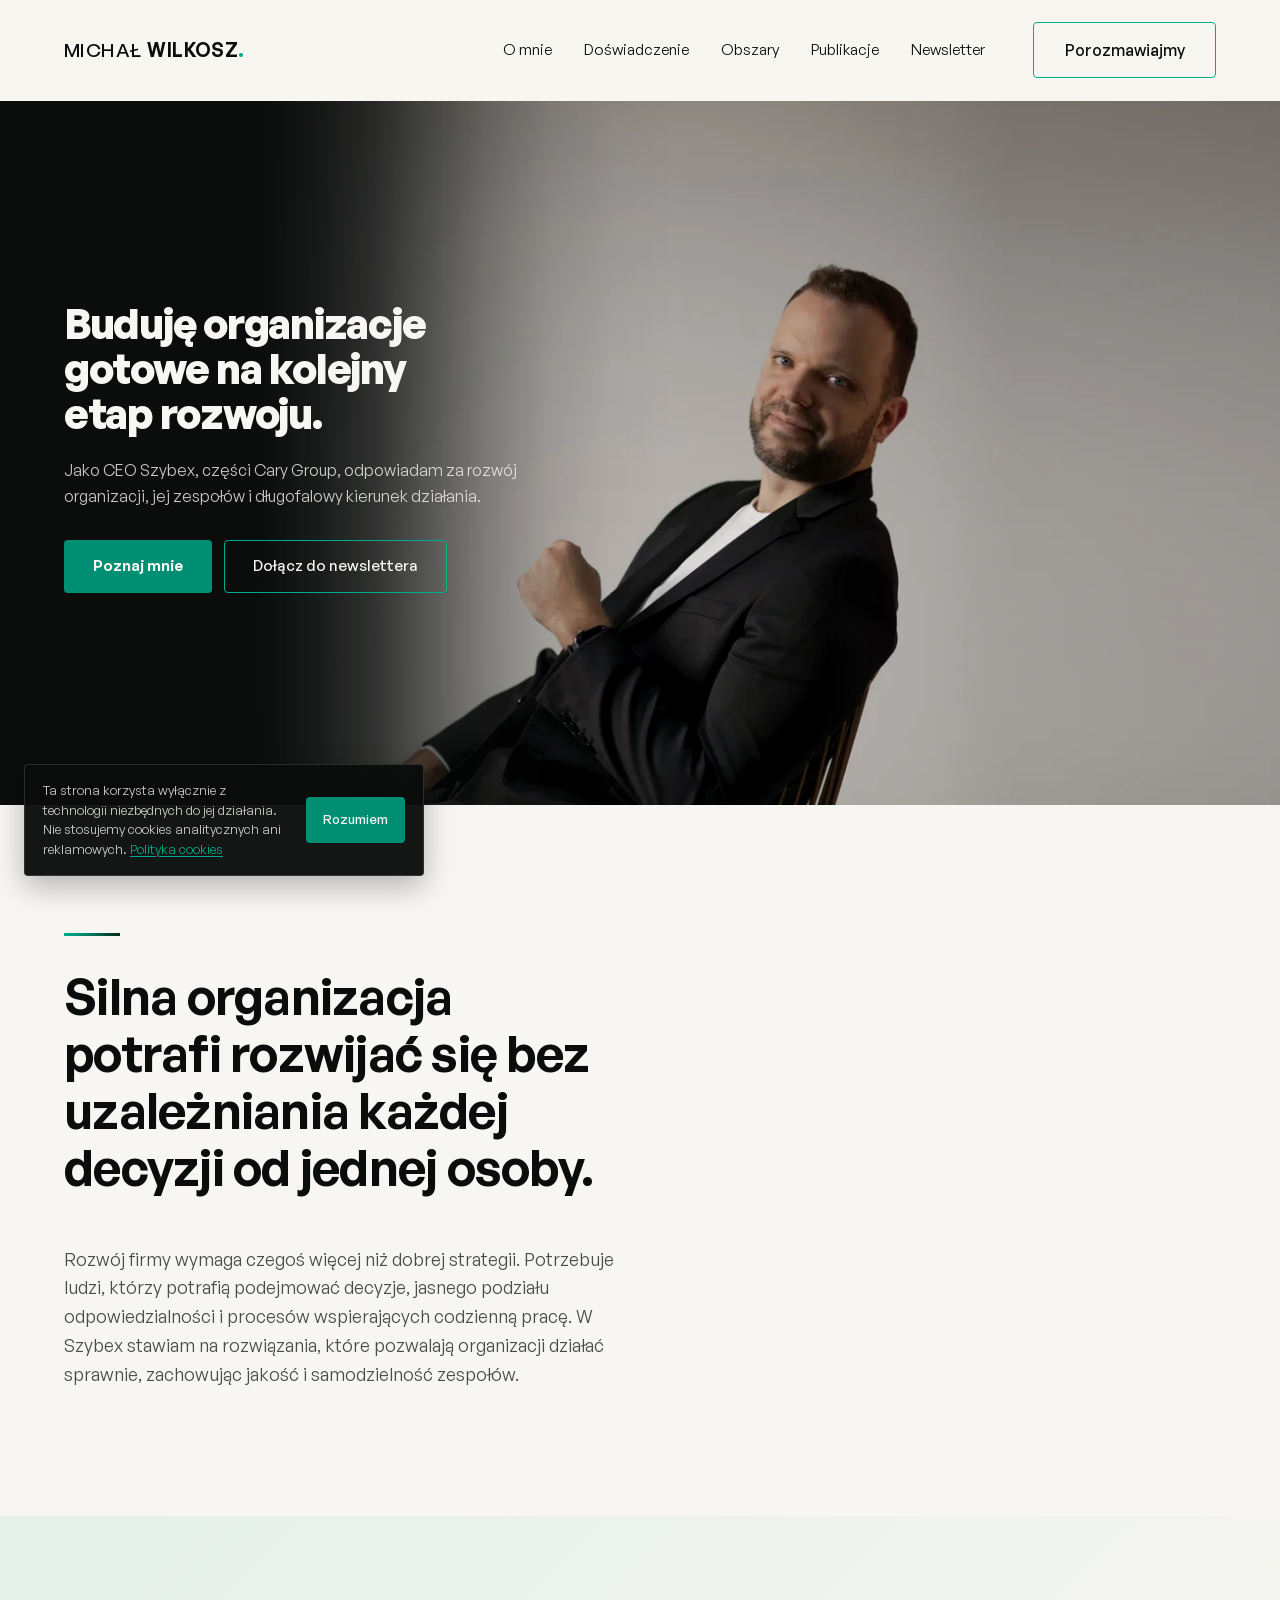
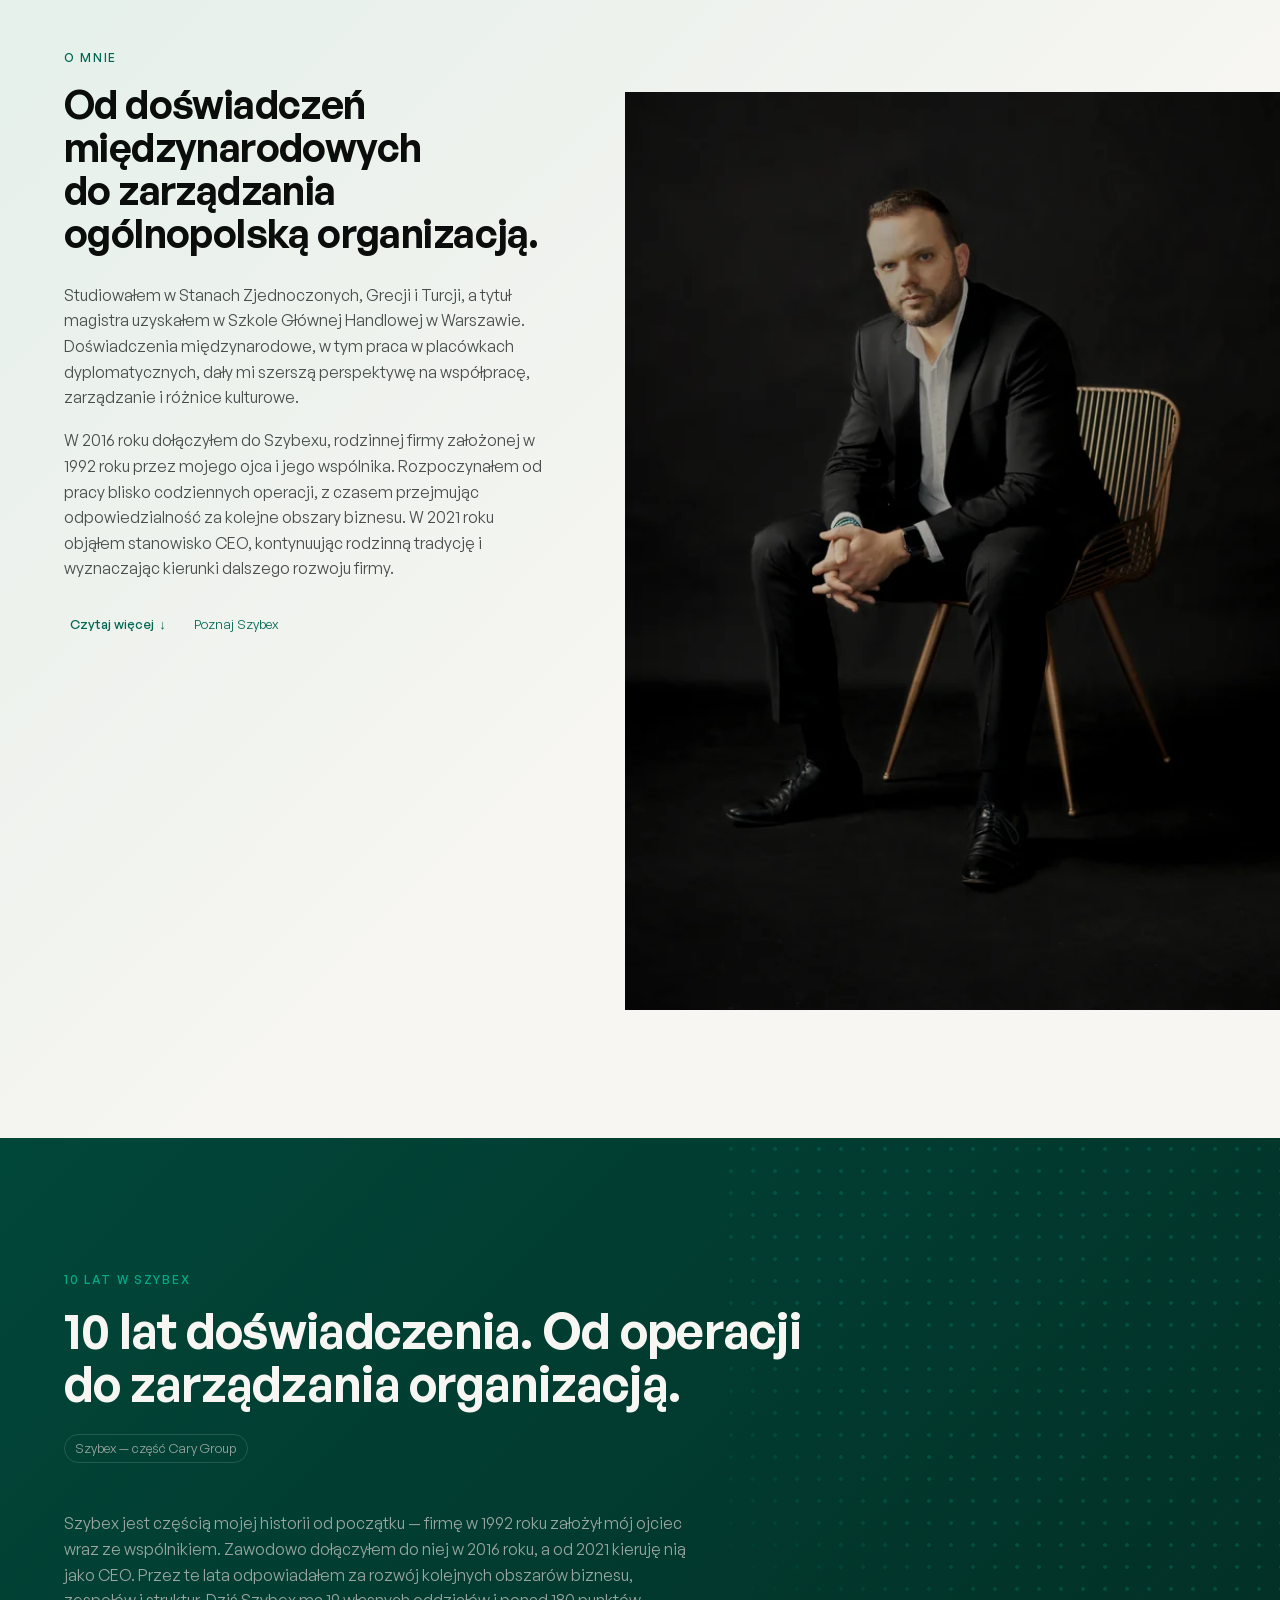
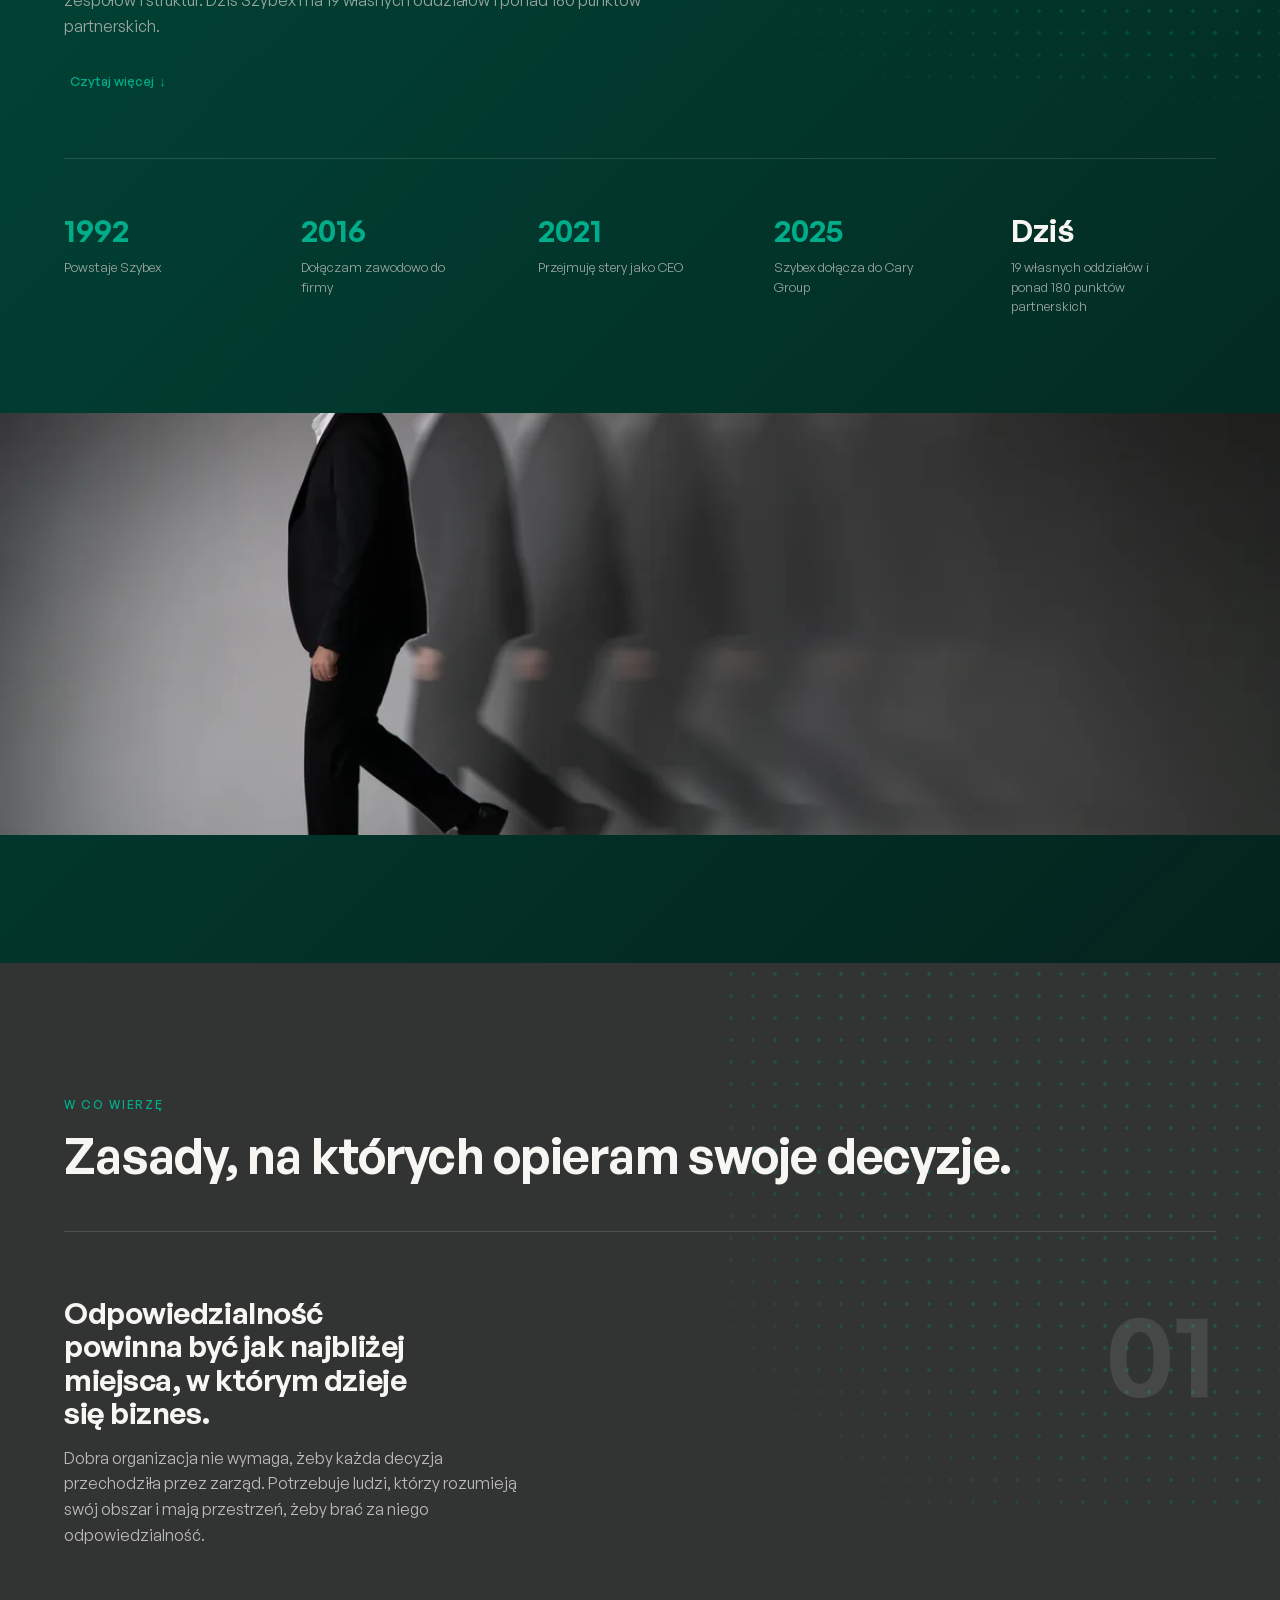
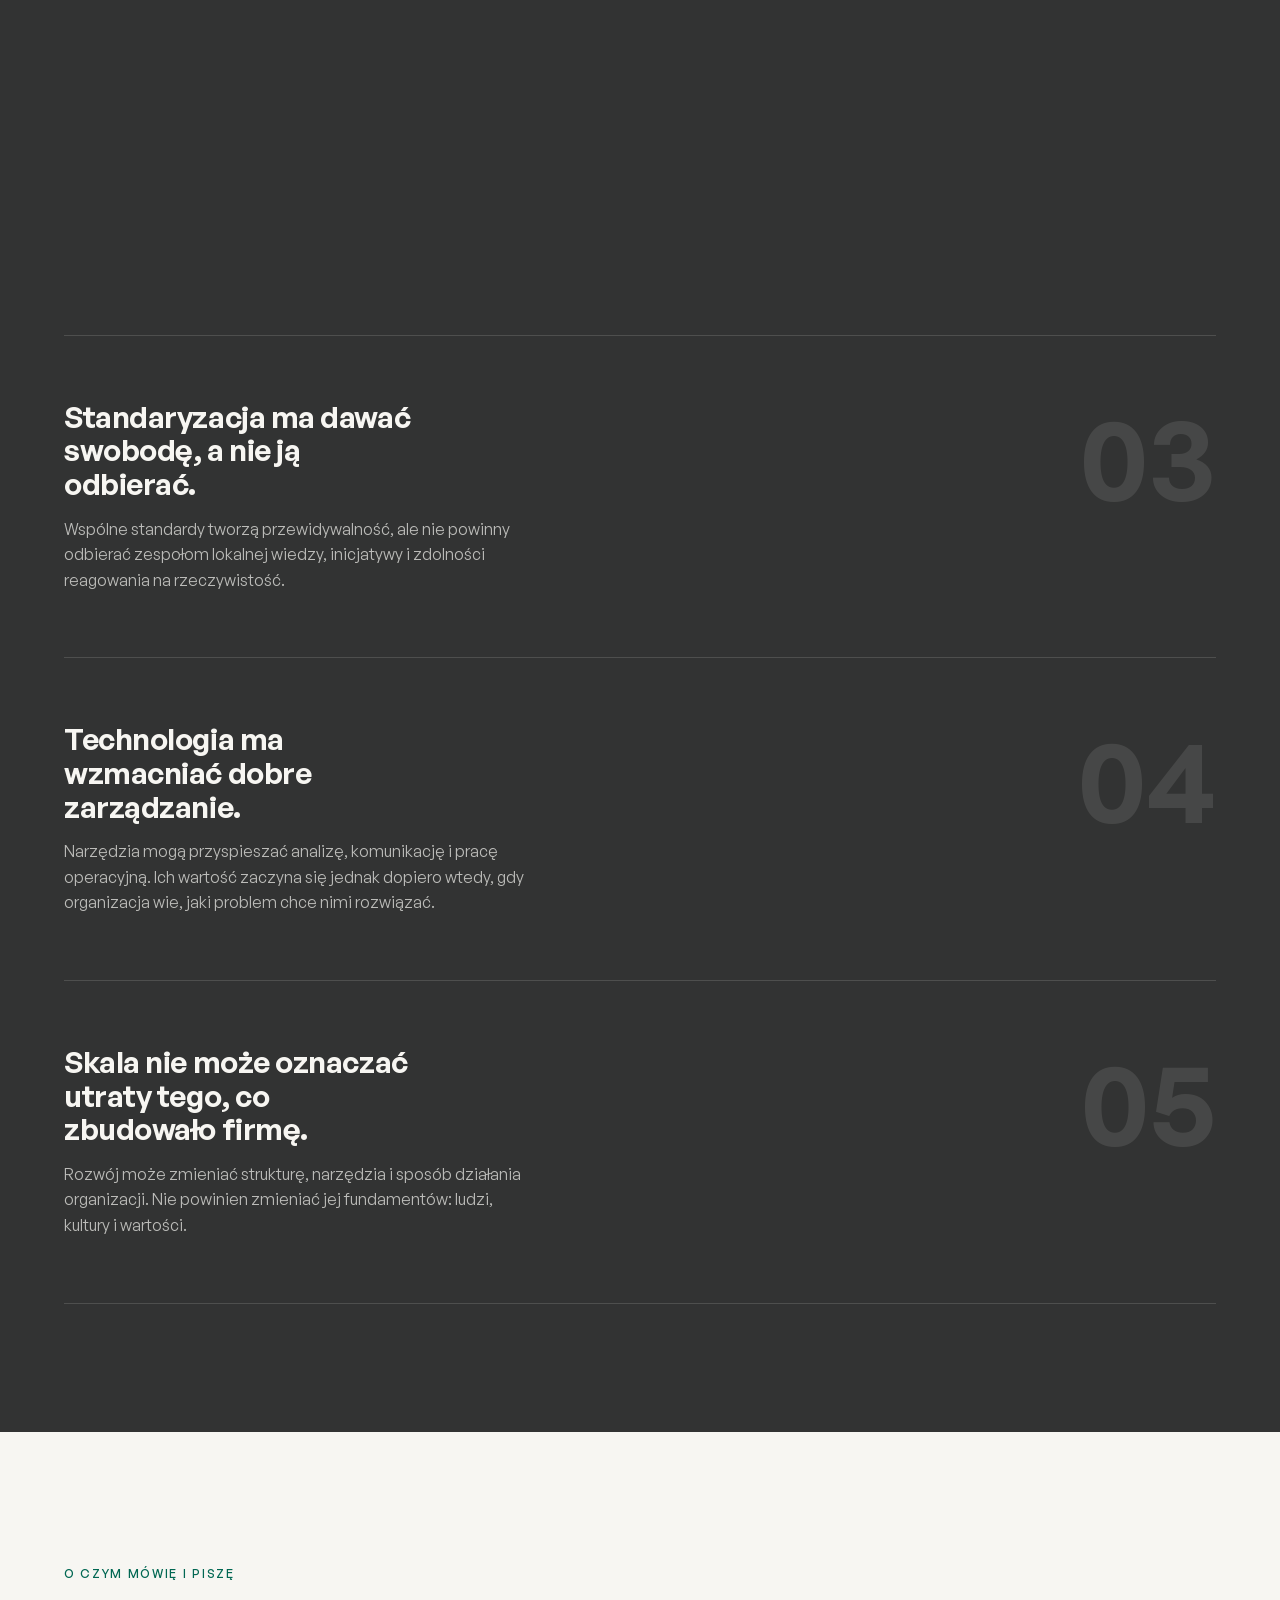
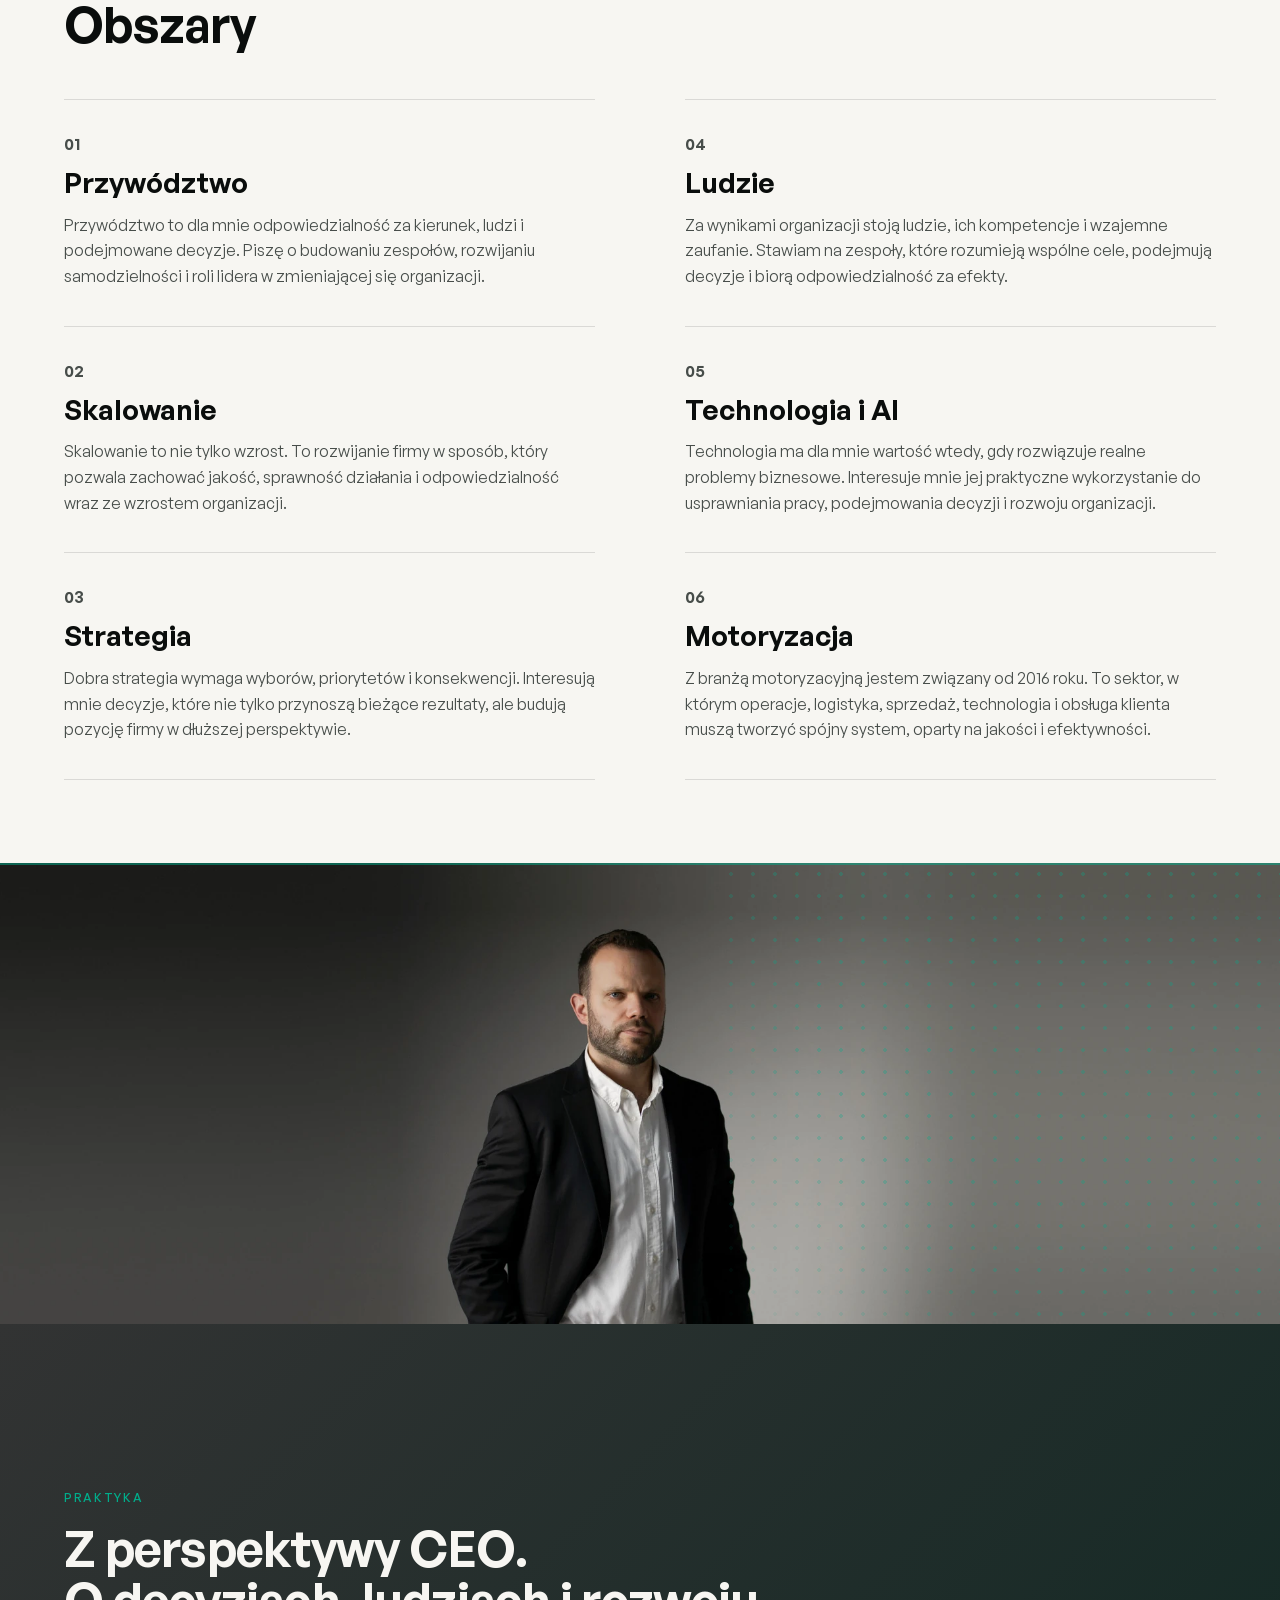
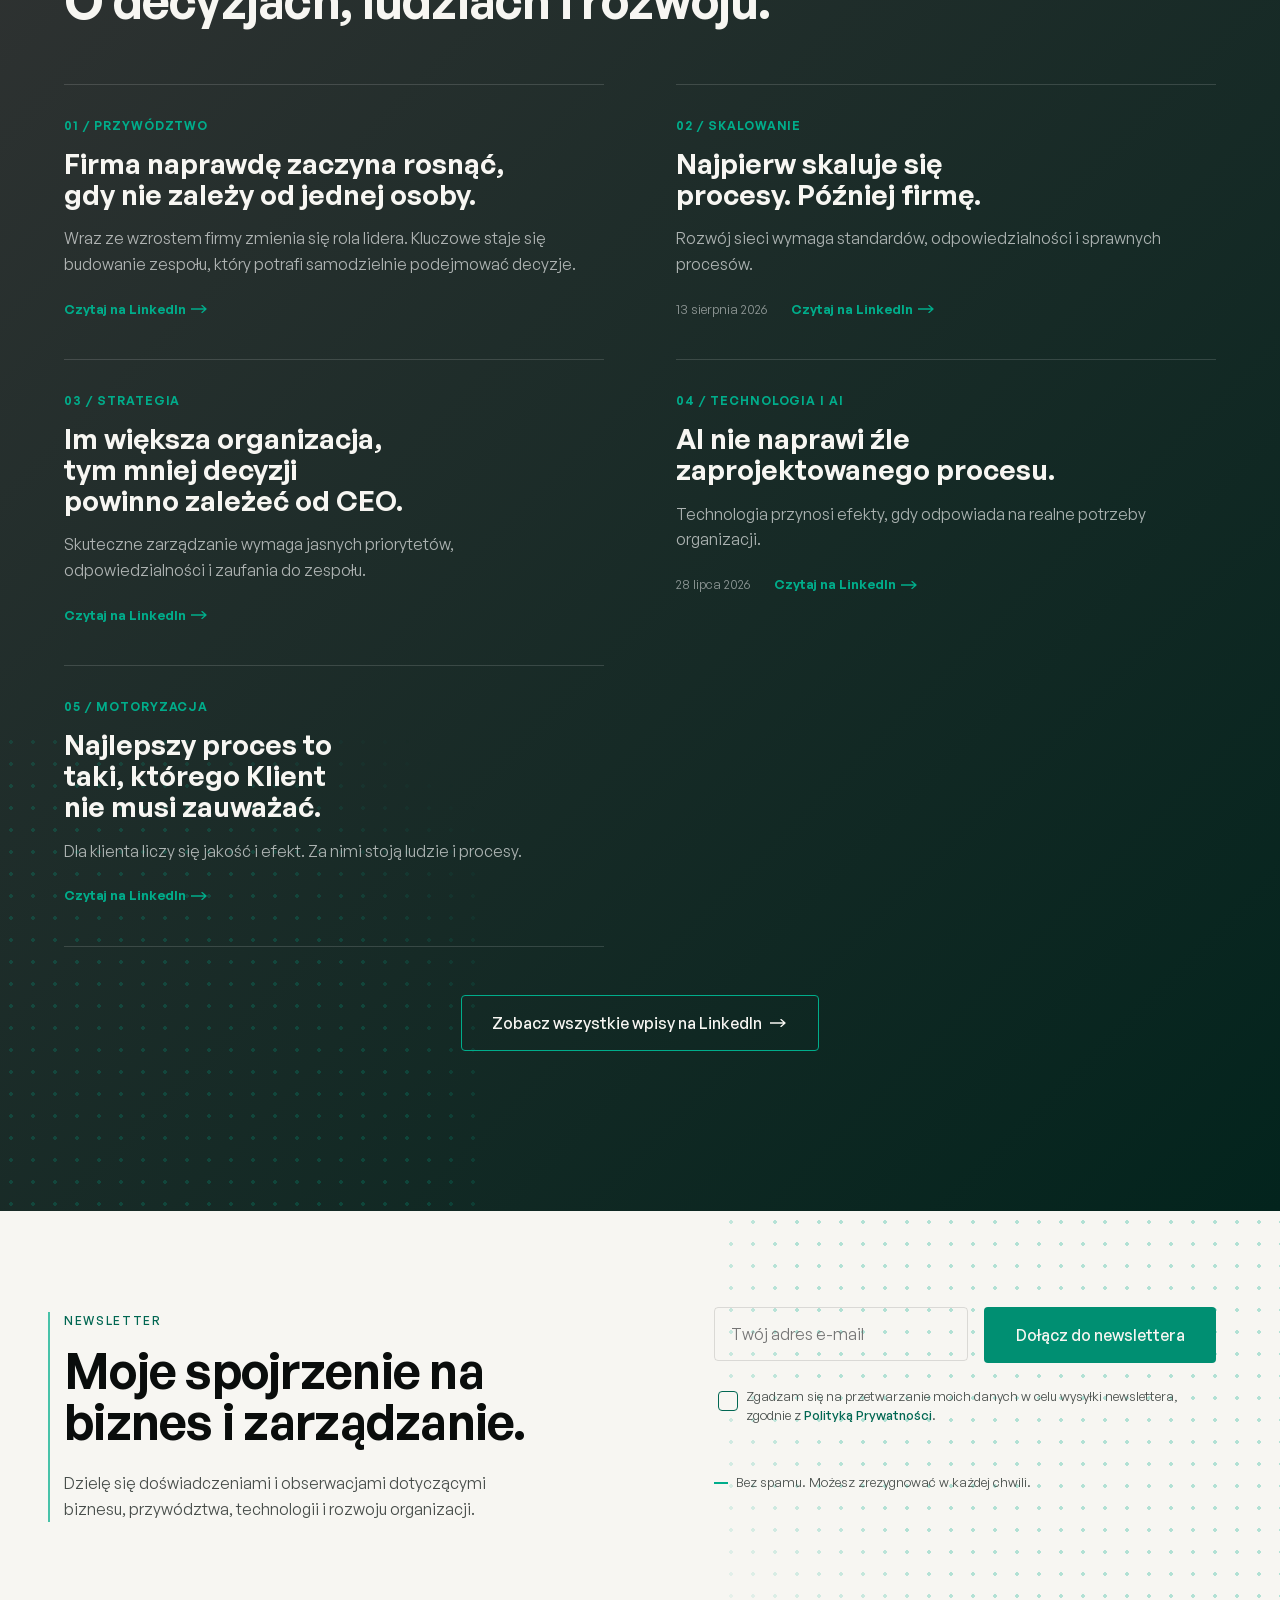
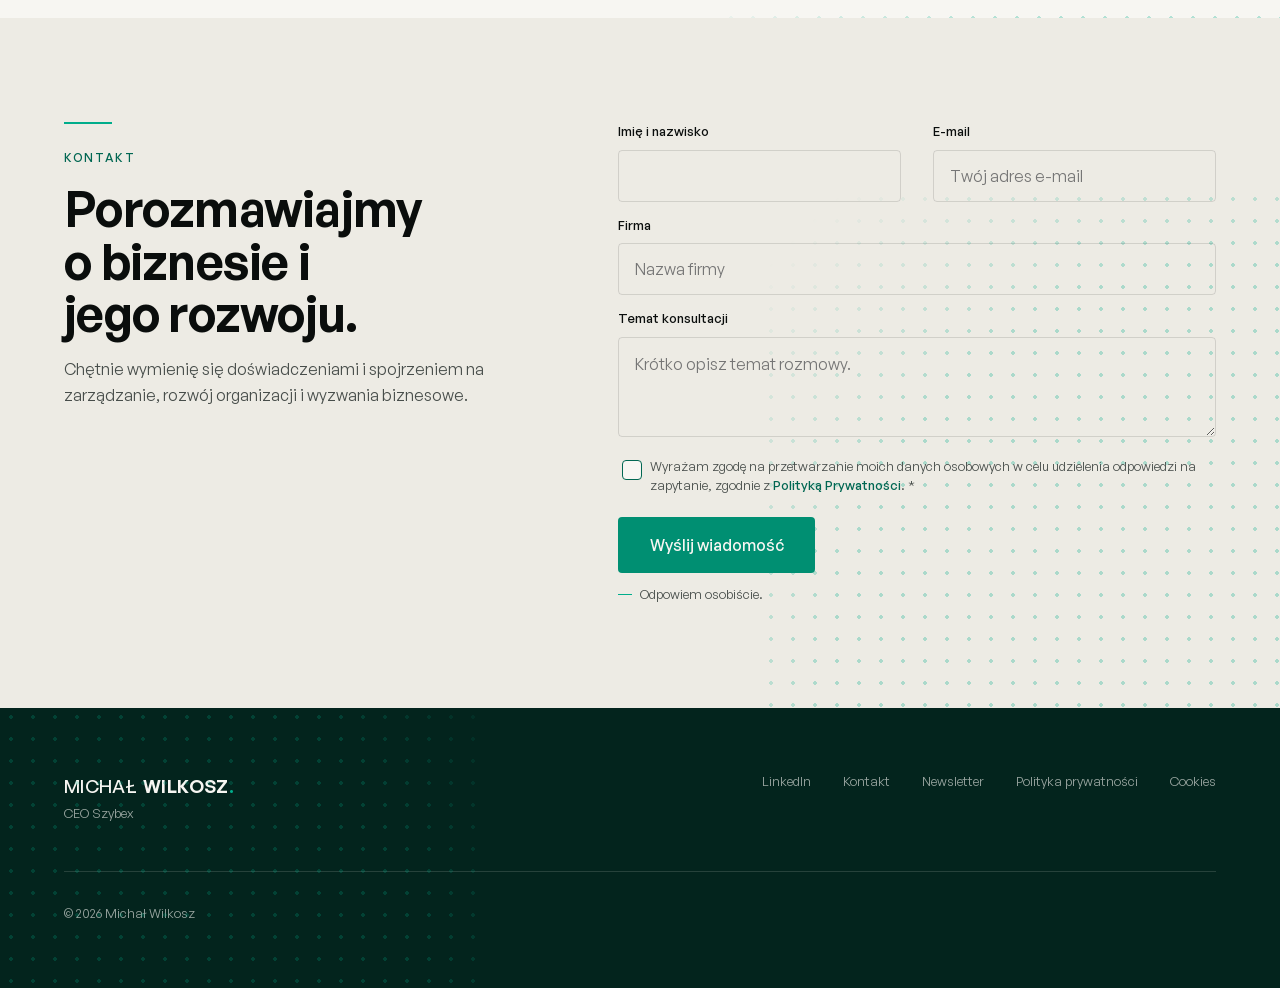
==== commit 89483a50: "SEO: opis dla Google i schema.org zgodne z nowym H1; lastmod w sitemap Co-Authored-By: Claude Sonnet" ====
--- a/index.html
+++ b/index.html
@@ -4,7 +4,7 @@
   <meta charset="UTF-8" />
   <meta name="viewport" content="width=device-width, initial-scale=1" />
   <title>Michał Wilkosz | CEO, strategia i skalowanie biznesu</title>
-  <meta name="description" content="Michał Wilkosz — CEO Szybex. O budowaniu organizacji, które potrafią rosnąć bez utraty jakości: strategia, skalowanie, procesy, ludzie i technologia." />
+  <meta name="description" content="Michał Wilkosz — CEO Szybex. Buduję organizacje gotowe na kolejny etap rozwoju: strategia, skalowanie, procesy, ludzie i technologia." />
   <link rel="canonical" href="https://michalwilkosz.eu/" />
   <meta name="theme-color" content="#0A0D0C" />
   <meta name="robots" content="index, follow" />
@@ -51,7 +51,7 @@
       "name": "Szybex"
     },
     "url": "https://michalwilkosz.eu/",
-    "description": "CEO Szybex. Strategia, skalowanie, procesy, ludzie i technologia.",
+    "description": "CEO Szybex. Buduję organizacje gotowe na kolejny etap rozwoju: strategia, skalowanie, procesy, ludzie i technologia.",
     "sameAs": [
       "https://www.linkedin.com/in/micha%C5%82-wilkosz-08070479/"
     ]
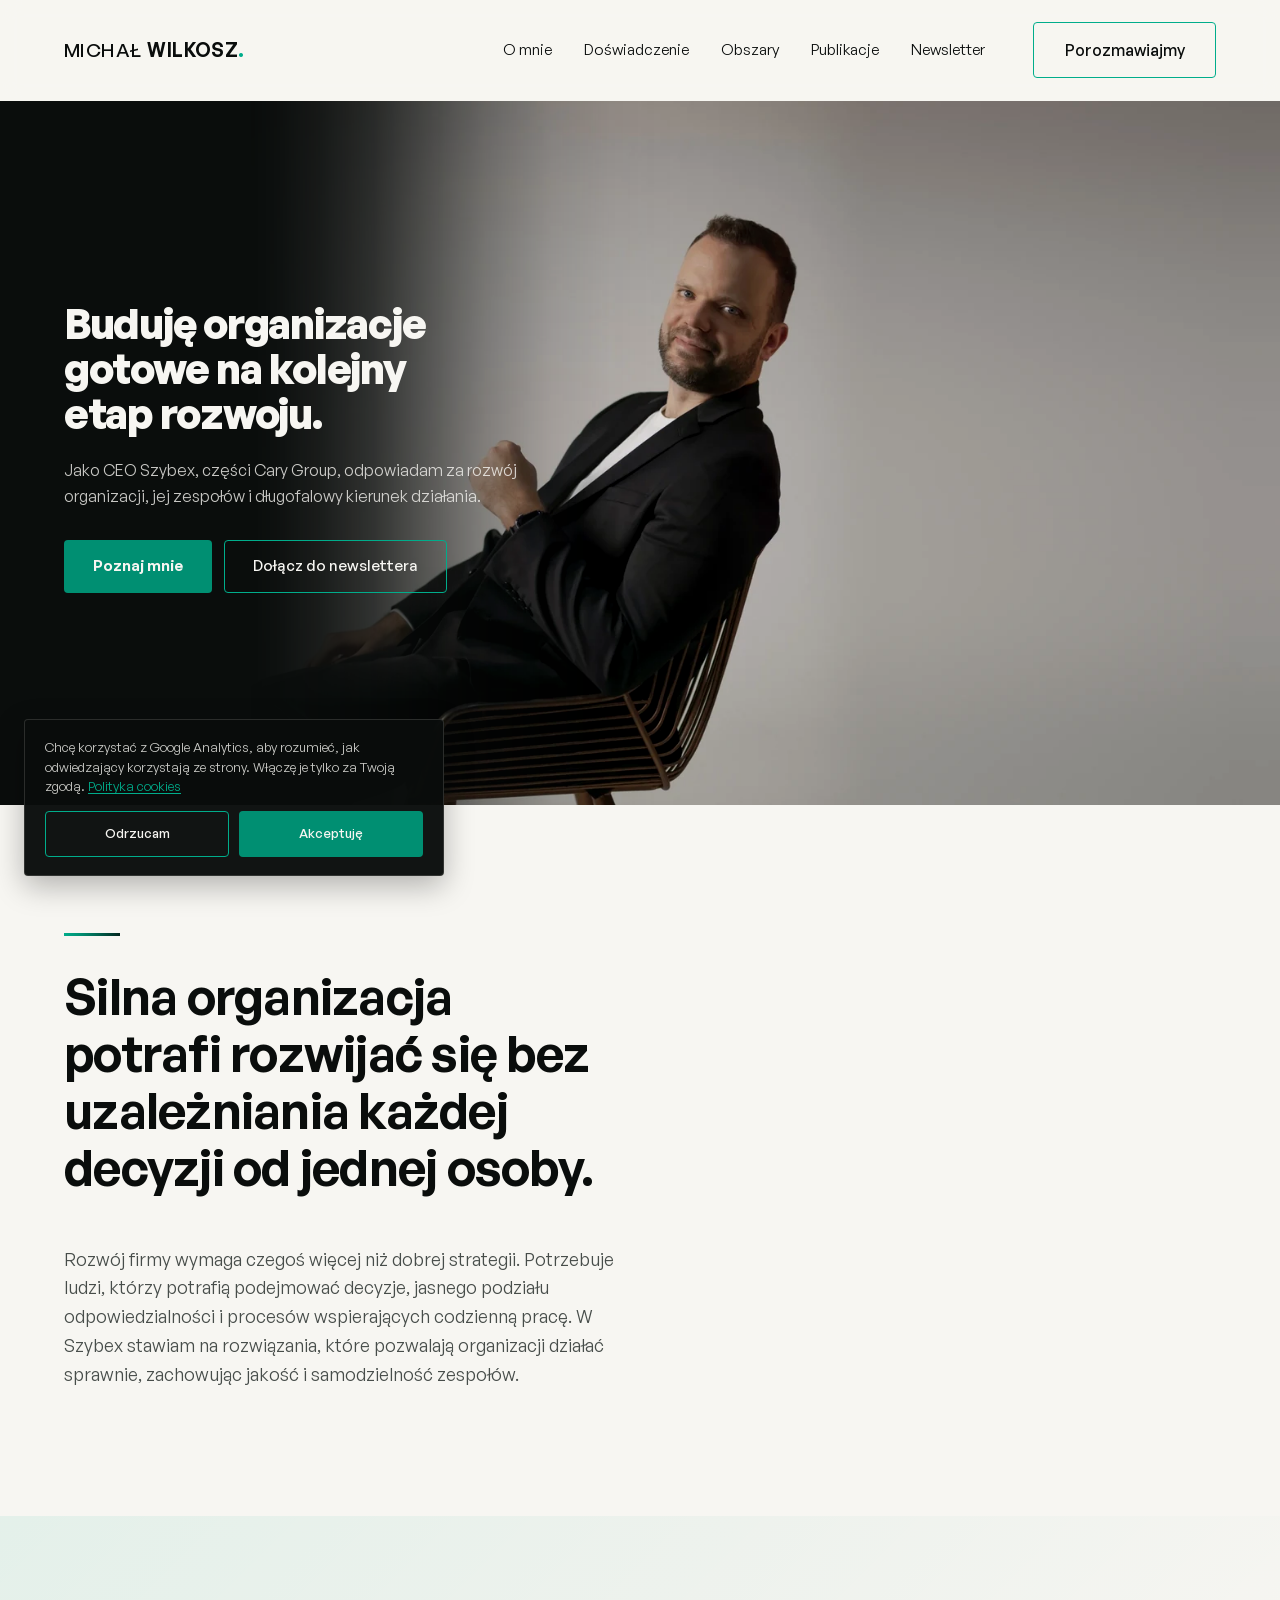
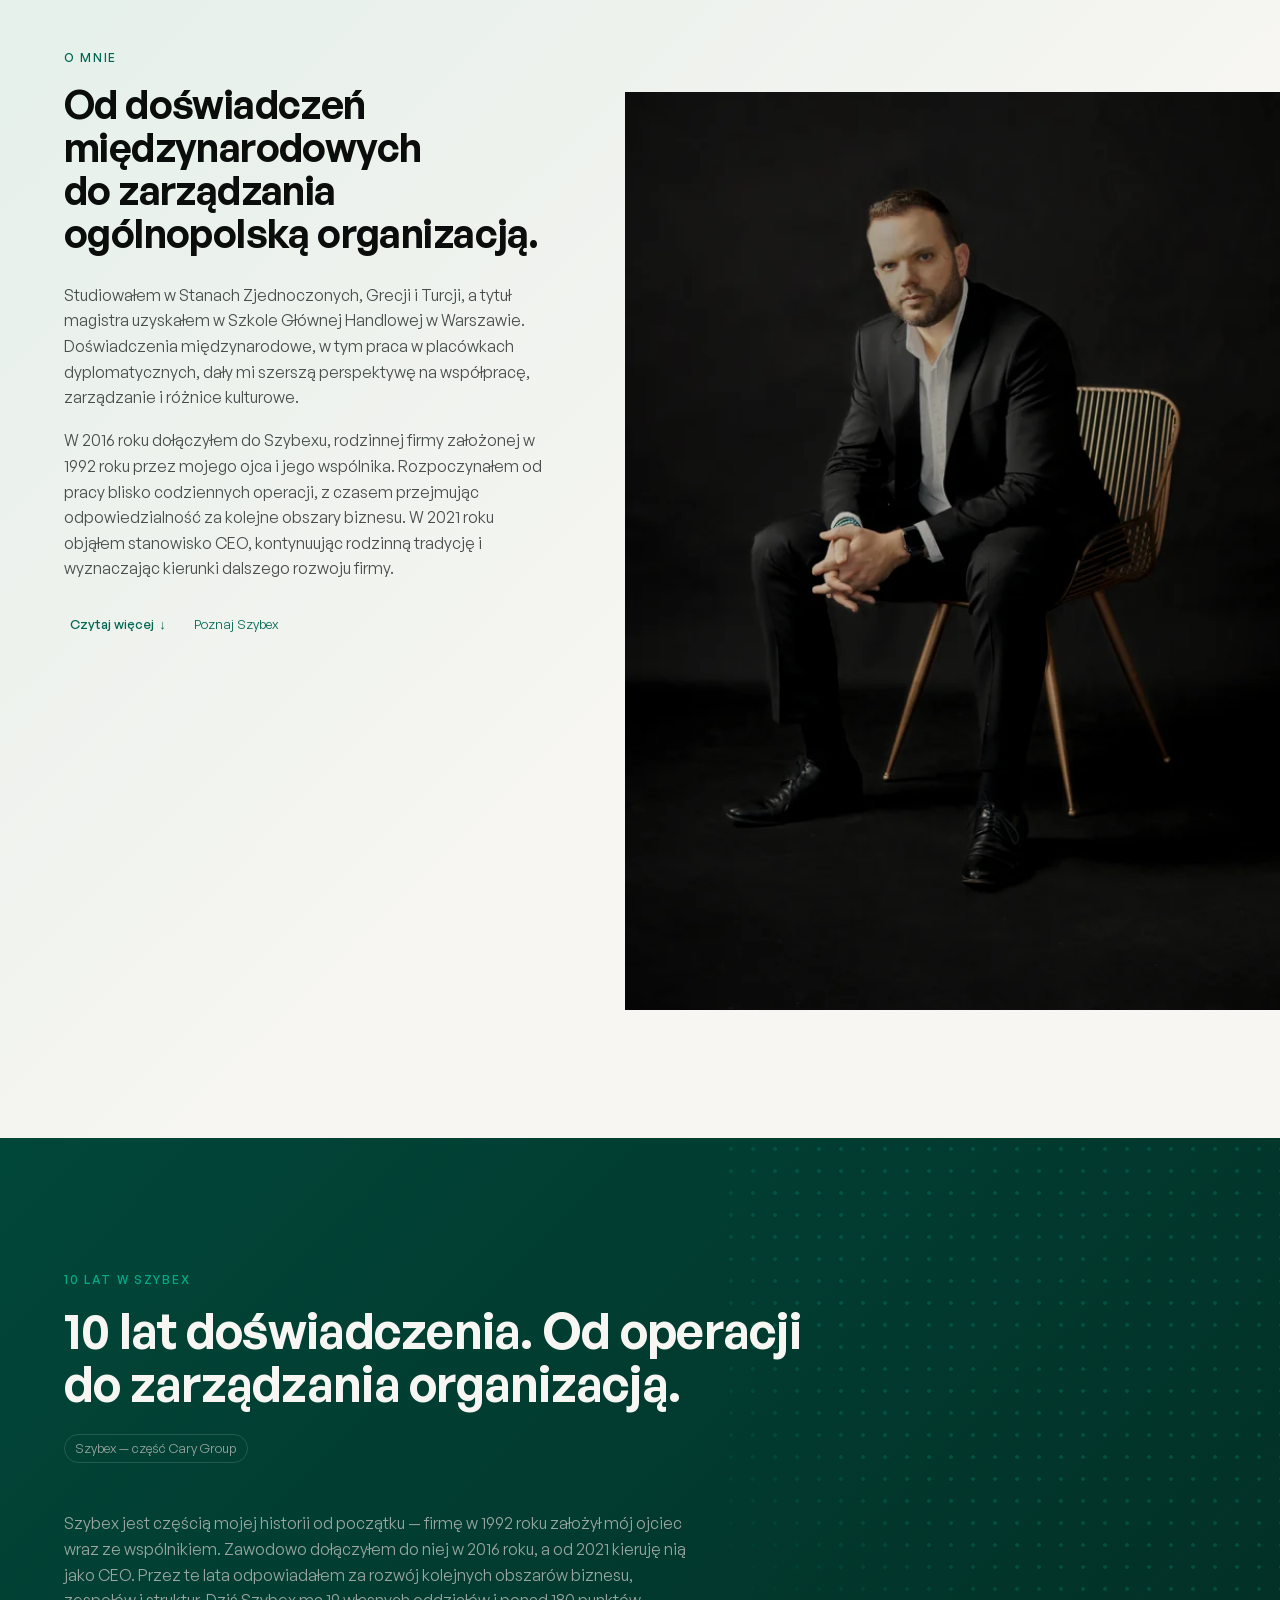
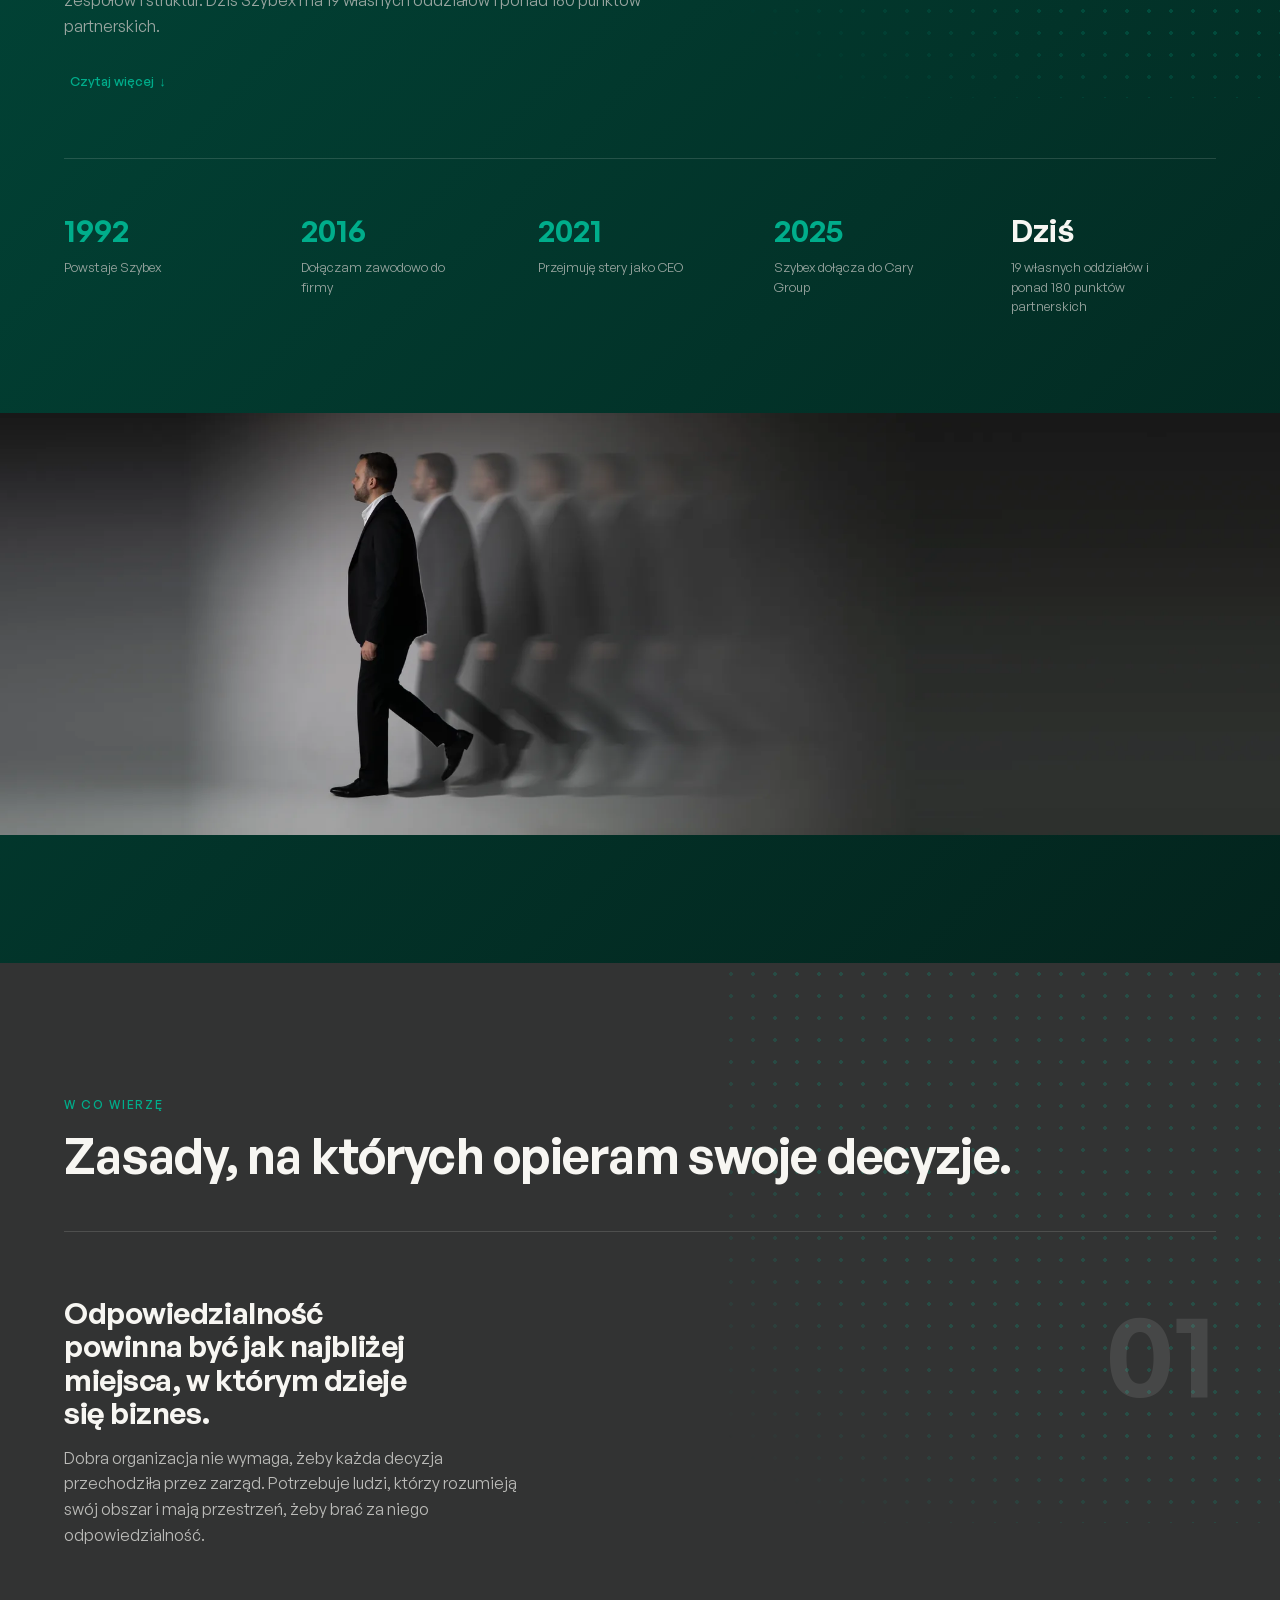
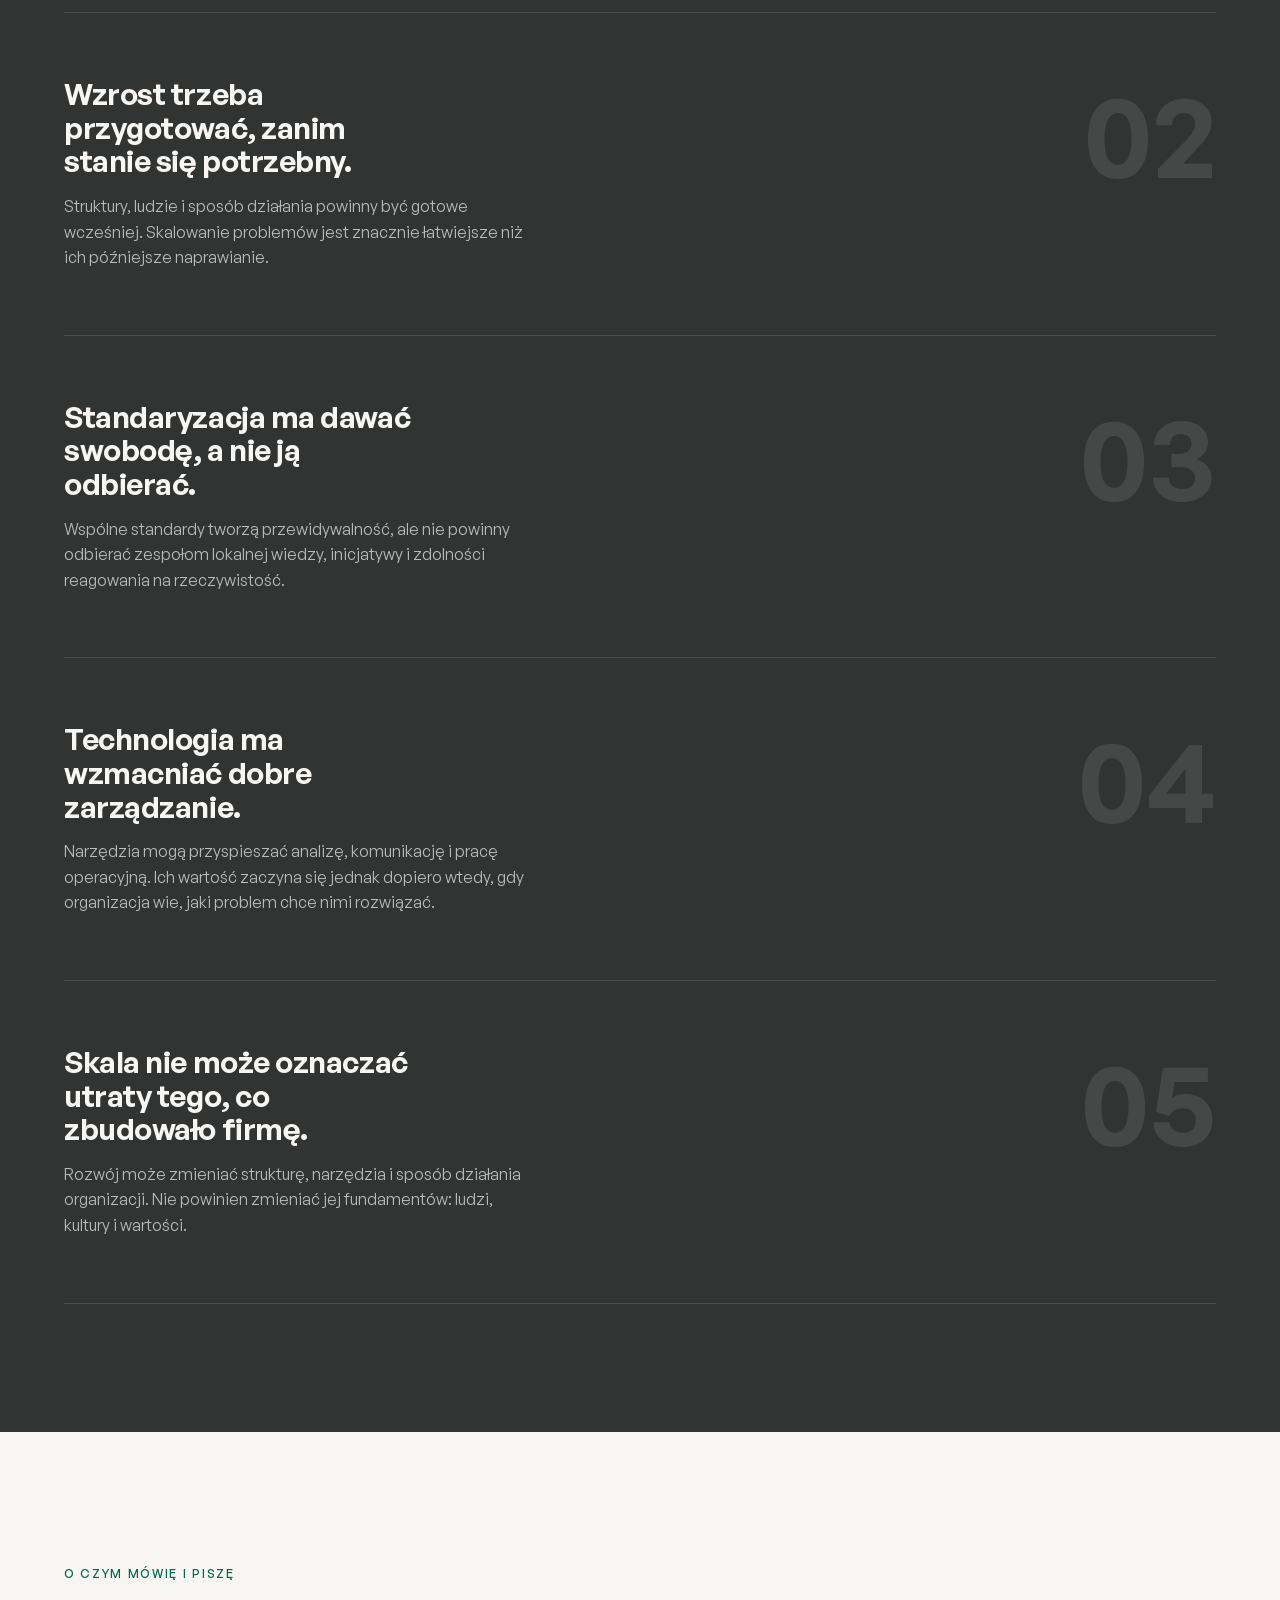
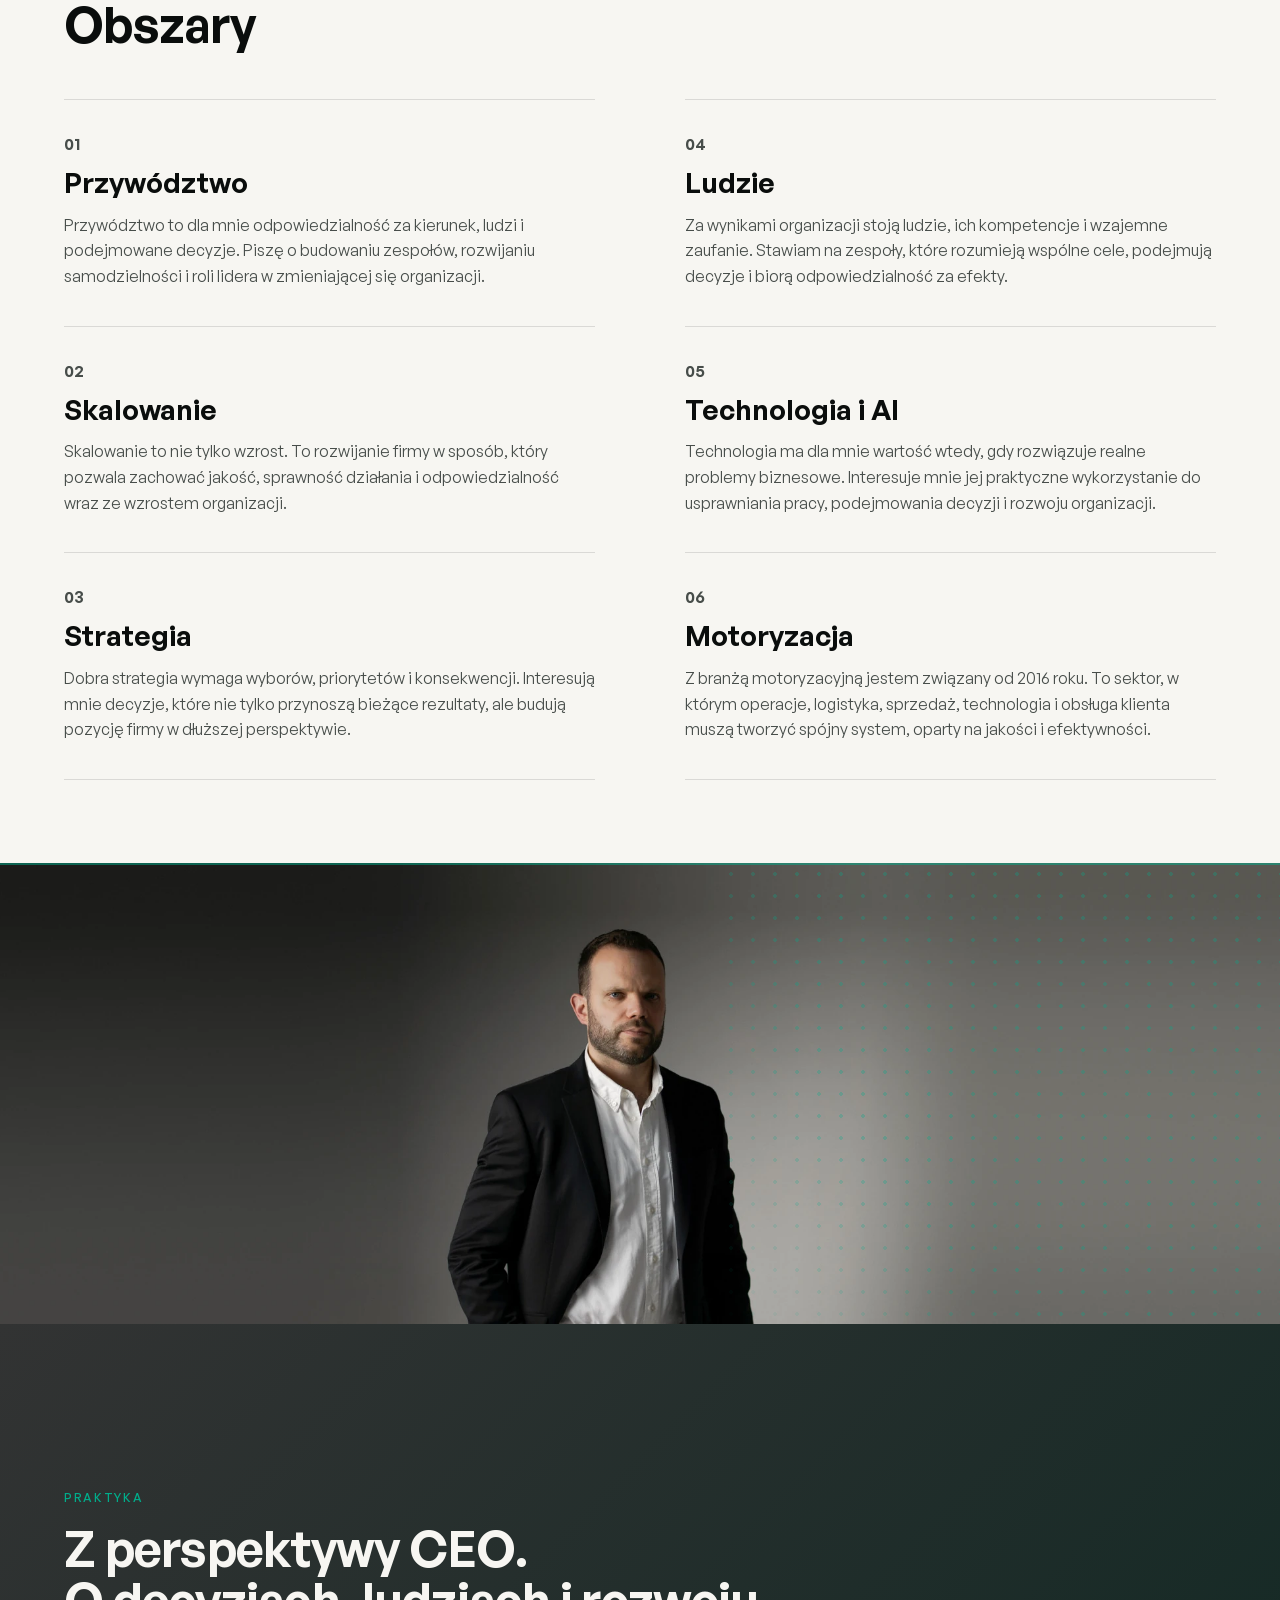
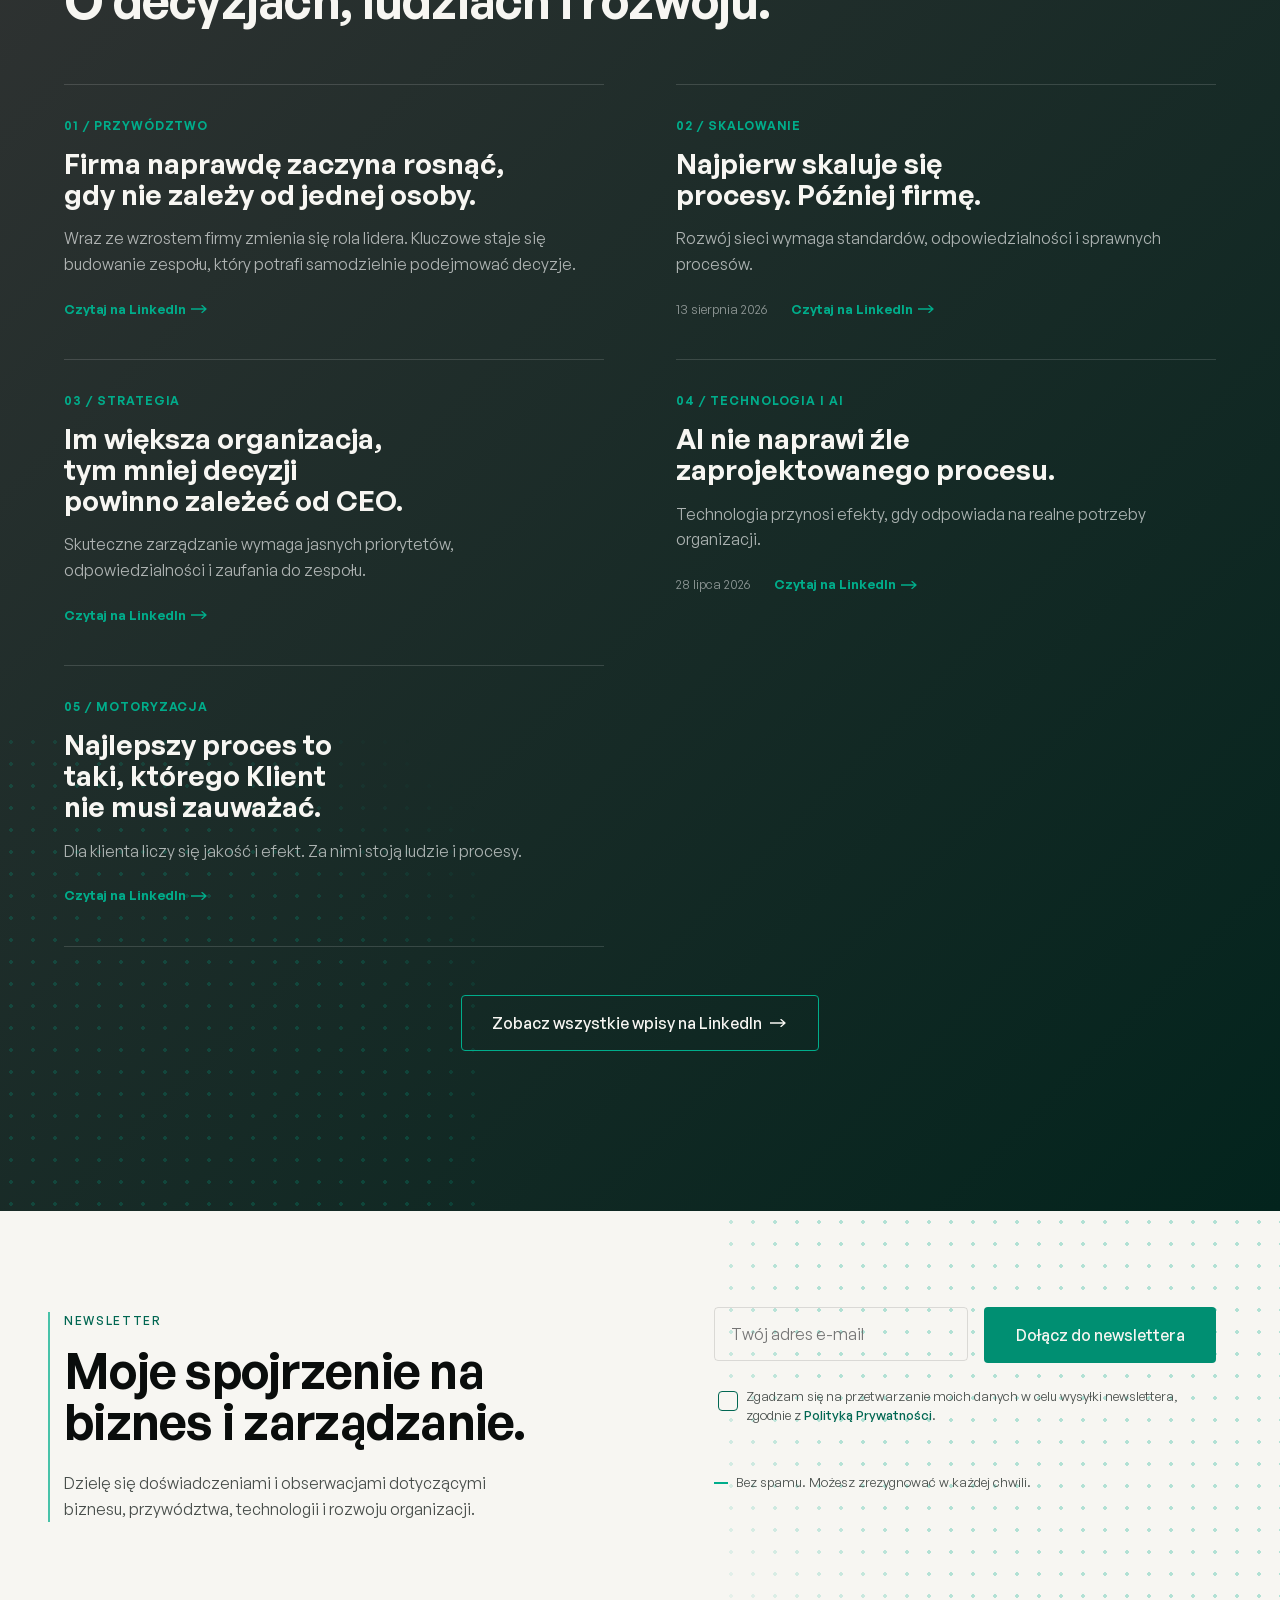
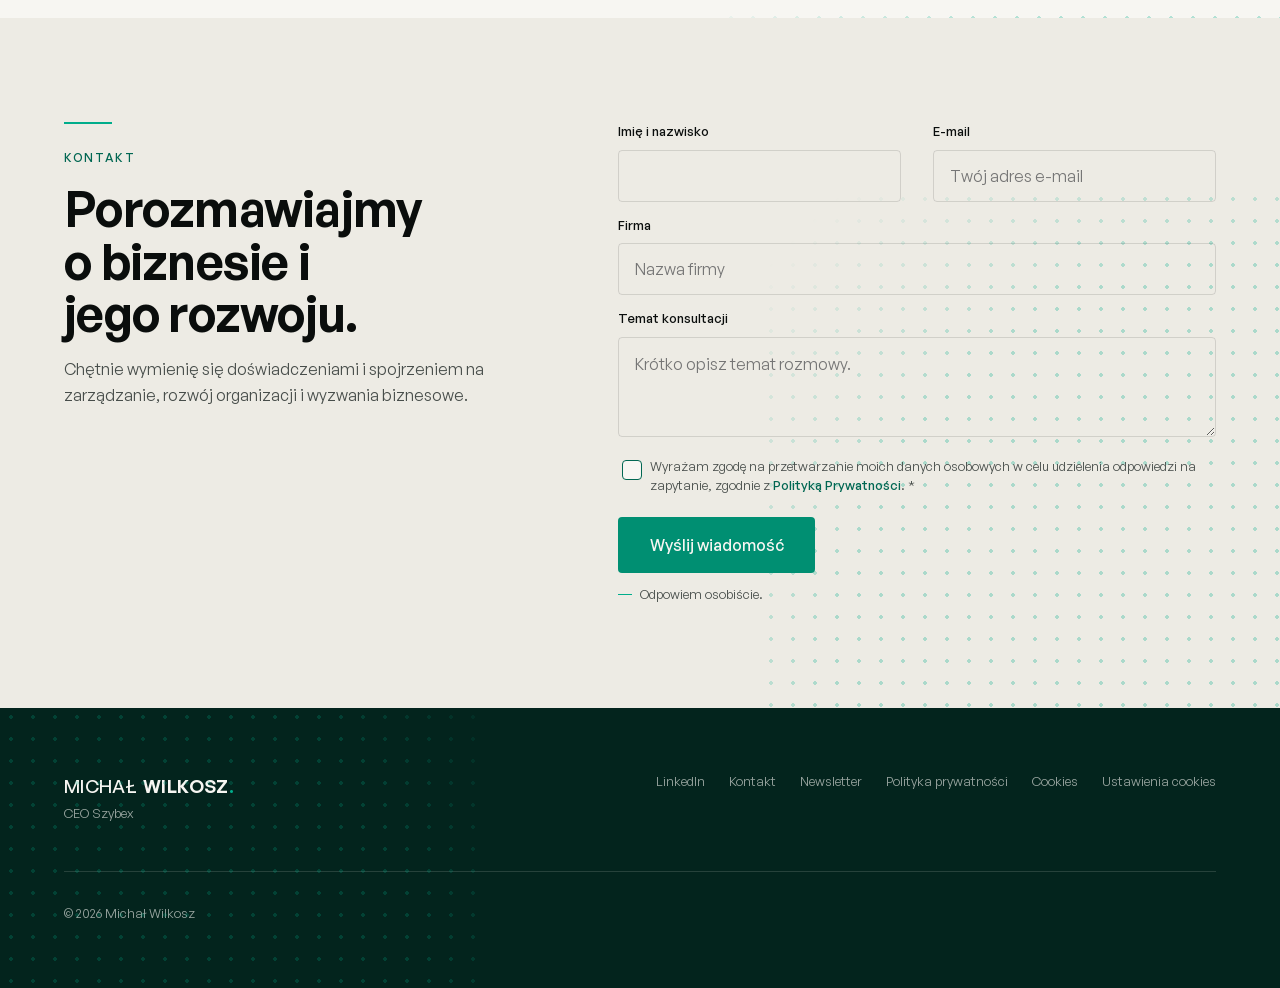
==== commit 7a2e1d46: "GA4 (G-H74VMKLQQ9) ładowany dopiero po zgodzie; baner Akceptuję/Odrzucam; Ustawienia cookies w stopc" ====
--- a/index.html
+++ b/index.html
@@ -872,6 +872,7 @@
           <a href="#newsletter">Newsletter</a>
           <a href="polityka-prywatnosci.html">Polityka prywatności</a>
           <a href="cookies.html">Cookies</a>
+          <button type="button" class="site-footer__linkbtn" data-cookie-settings>Ustawienia cookies</button>
         </nav>
       </div>
 
--- a/css/style.css
+++ b/css/style.css
@@ -3105,7 +3105,8 @@
 .site-footer__links {
   display: flex;
   flex-wrap: wrap;
-  gap: var(--sp-4);
+  align-items: baseline;
+  gap: var(--sp-1) var(--sp-3);
   font-size: var(--fs-small);
   color: var(--paper-muted);
 }
@@ -3397,18 +3398,18 @@
   text-wrap: balance;
 }
 
-/* --- informacja o cookies: mała karta w rogu, jeden przycisk, bez blokowania strony --- */
+/* --- zgoda na cookies: mała karta w rogu, nie blokuje strony --- */
 .cookie-notice {
   position: fixed;
   z-index: 90;
   left: 24px;
   bottom: 24px;
-  width: min(400px, calc(100vw - 48px));
+  width: min(420px, calc(100vw - 48px));
   display: flex;
-  align-items: center;
-  gap: 16px;
-  padding: 16px 18px;
-  background: rgba(10, 13, 12, 0.96);
+  flex-direction: column;
+  gap: 14px;
+  padding: 18px 20px;
+  background: rgba(10, 13, 12, 0.97);
   color: var(--paper);
   border: 1px solid var(--line-on-dark);
   border-radius: var(--radius);
@@ -3425,7 +3426,6 @@
 }
 .cookie-notice__text {
   margin: 0;
-  flex: 1 1 auto;
   font-size: 0.8125rem;
   line-height: 1.5;
   color: rgba(247, 246, 242, 0.82);
@@ -3437,10 +3437,14 @@
   white-space: nowrap;
 }
 .cookie-notice__text a:hover { color: var(--paper); }
+.cookie-notice__actions {
+  display: flex;
+  gap: 10px;
+}
 .cookie-notice__btn {
-  flex: 0 0 auto;
-  min-height: 40px;
-  padding-inline: 16px;
+  flex: 1 1 0;
+  min-height: 42px;
+  padding-inline: 14px;
   font-size: 0.8125rem;
 }
 @media (max-width: 767px) {
@@ -3457,3 +3461,17 @@
 @media (prefers-reduced-motion: reduce) {
   .cookie-notice { transition: none; transform: none; }
 }
+
+/* przycisk "Ustawienia cookies" w stopce — wygląda jak pozostałe linki */
+.site-footer__linkbtn {
+  appearance: none;
+  background: none;
+  border: 0;
+  padding: 0;
+  margin: 0;
+  font: inherit;
+  color: inherit;
+  cursor: pointer;
+}
+.site-footer__linkbtn:hover,
+.site-footer__linkbtn:focus-visible { color: var(--teal); }
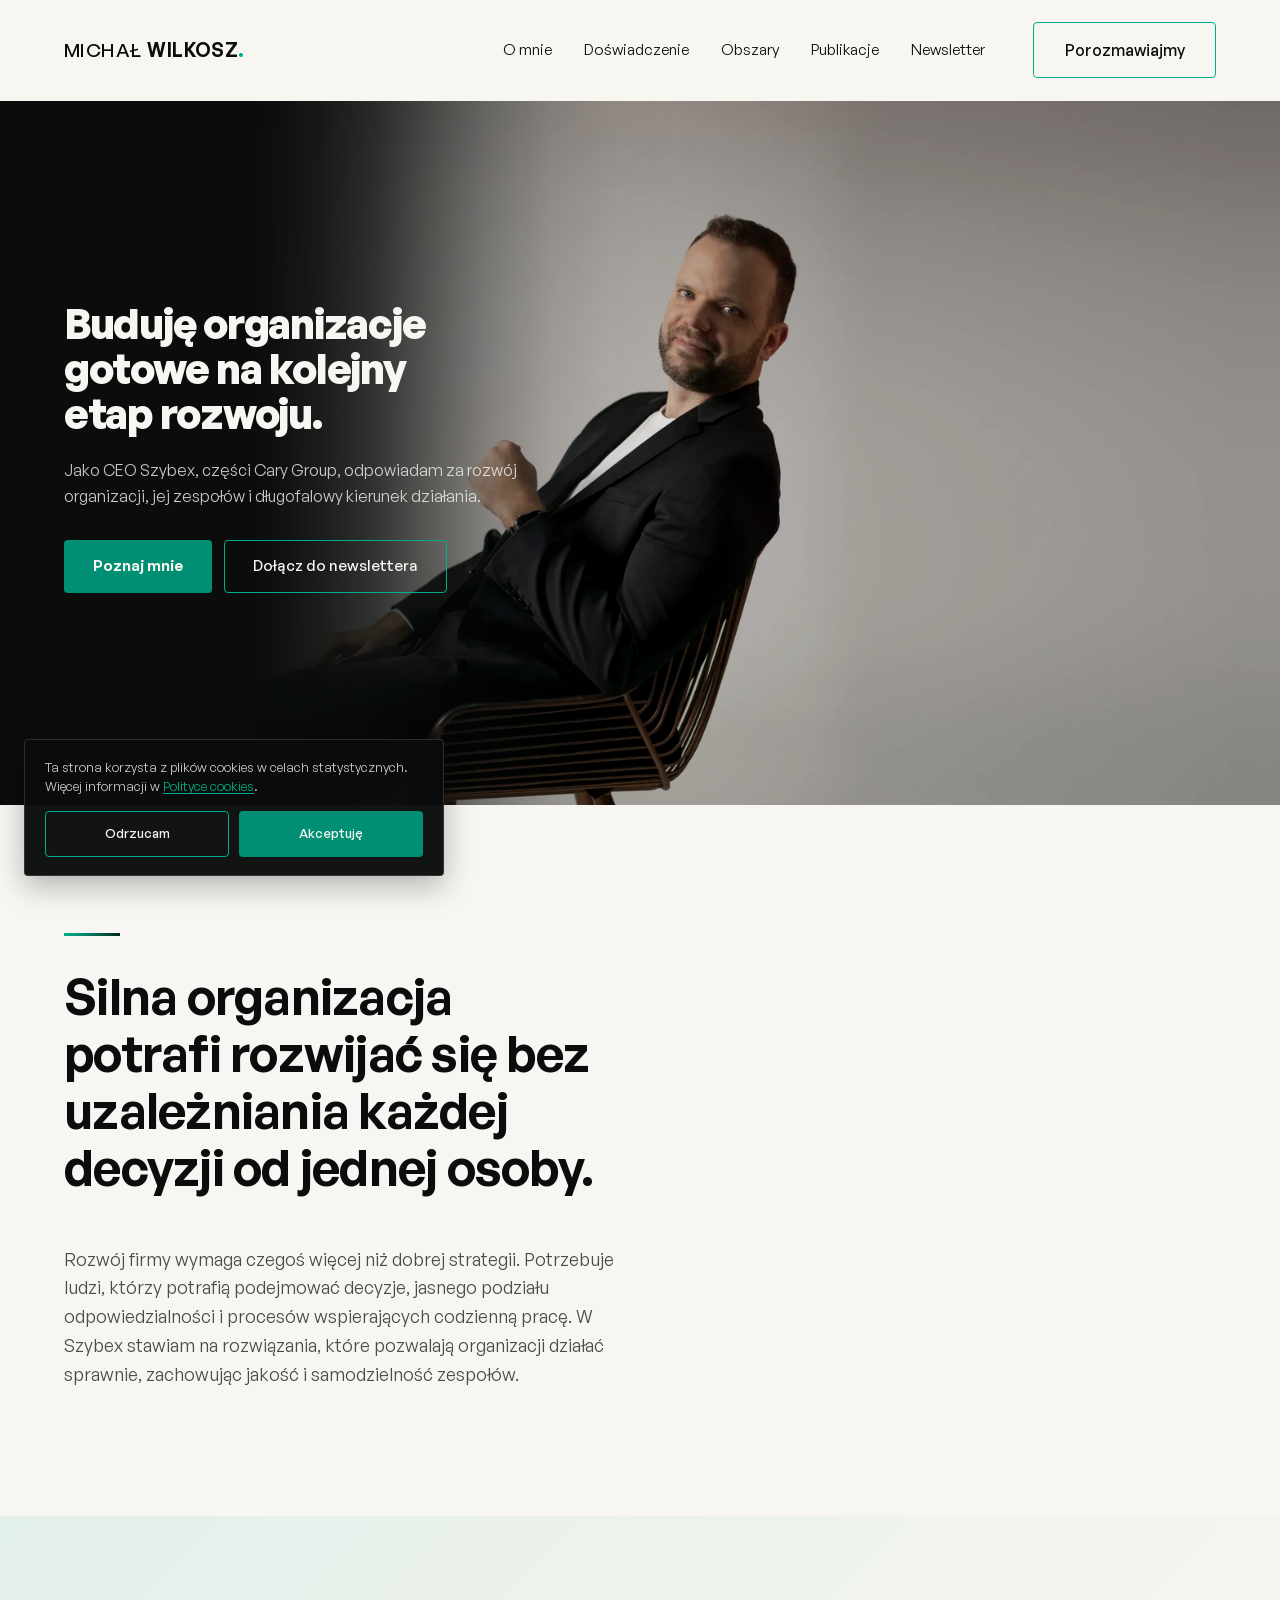
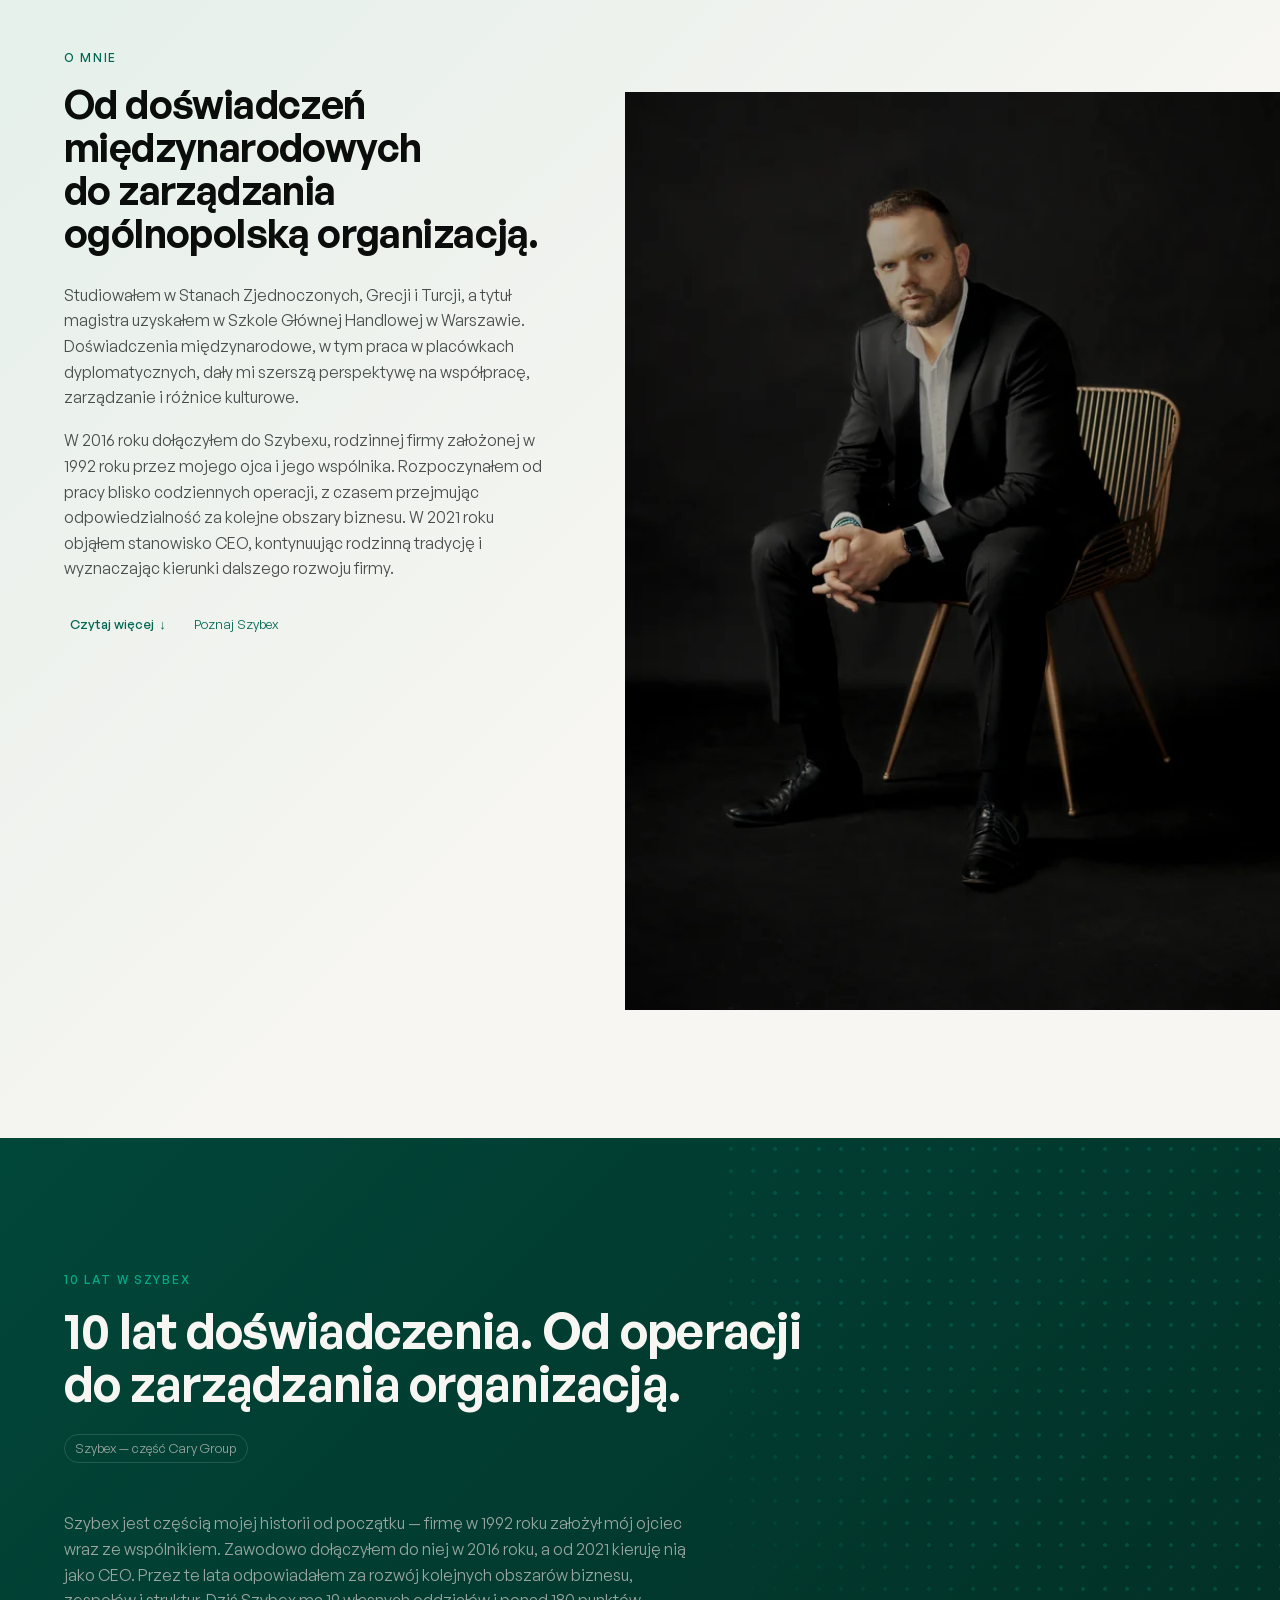
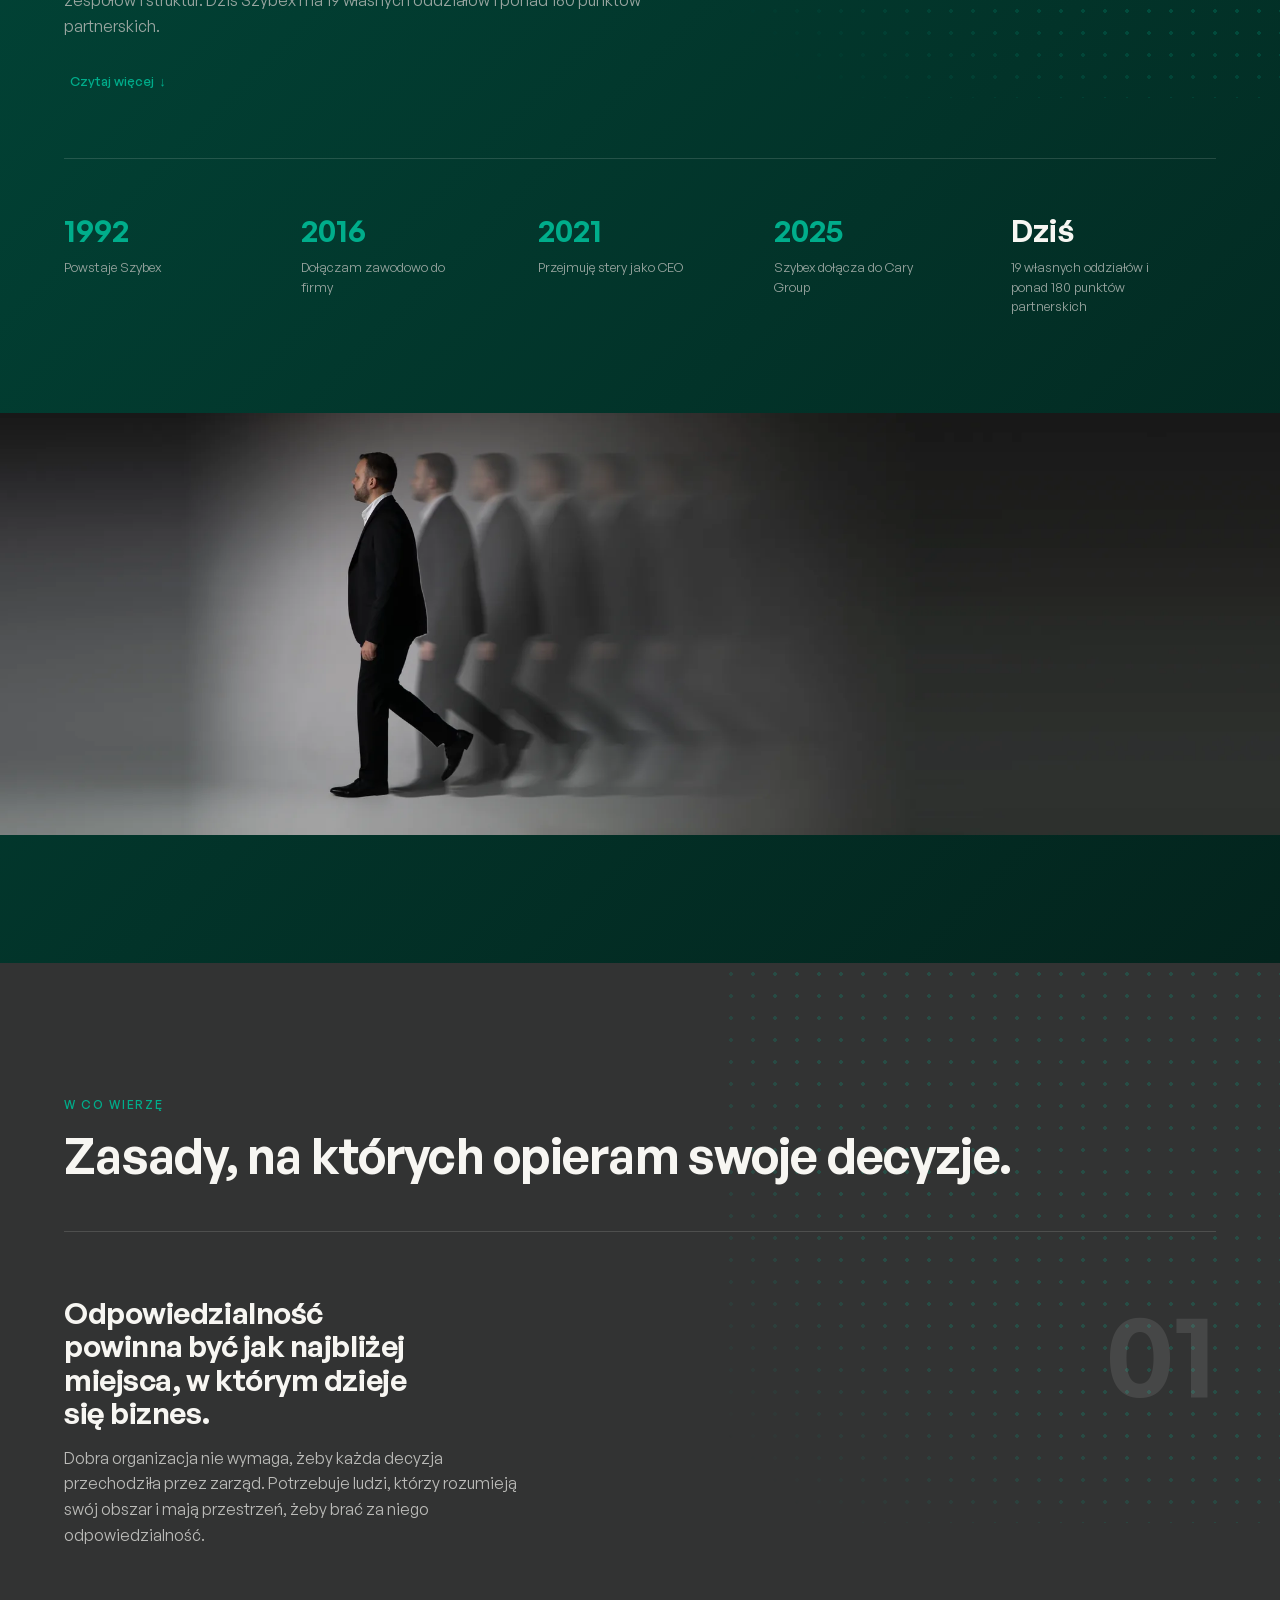
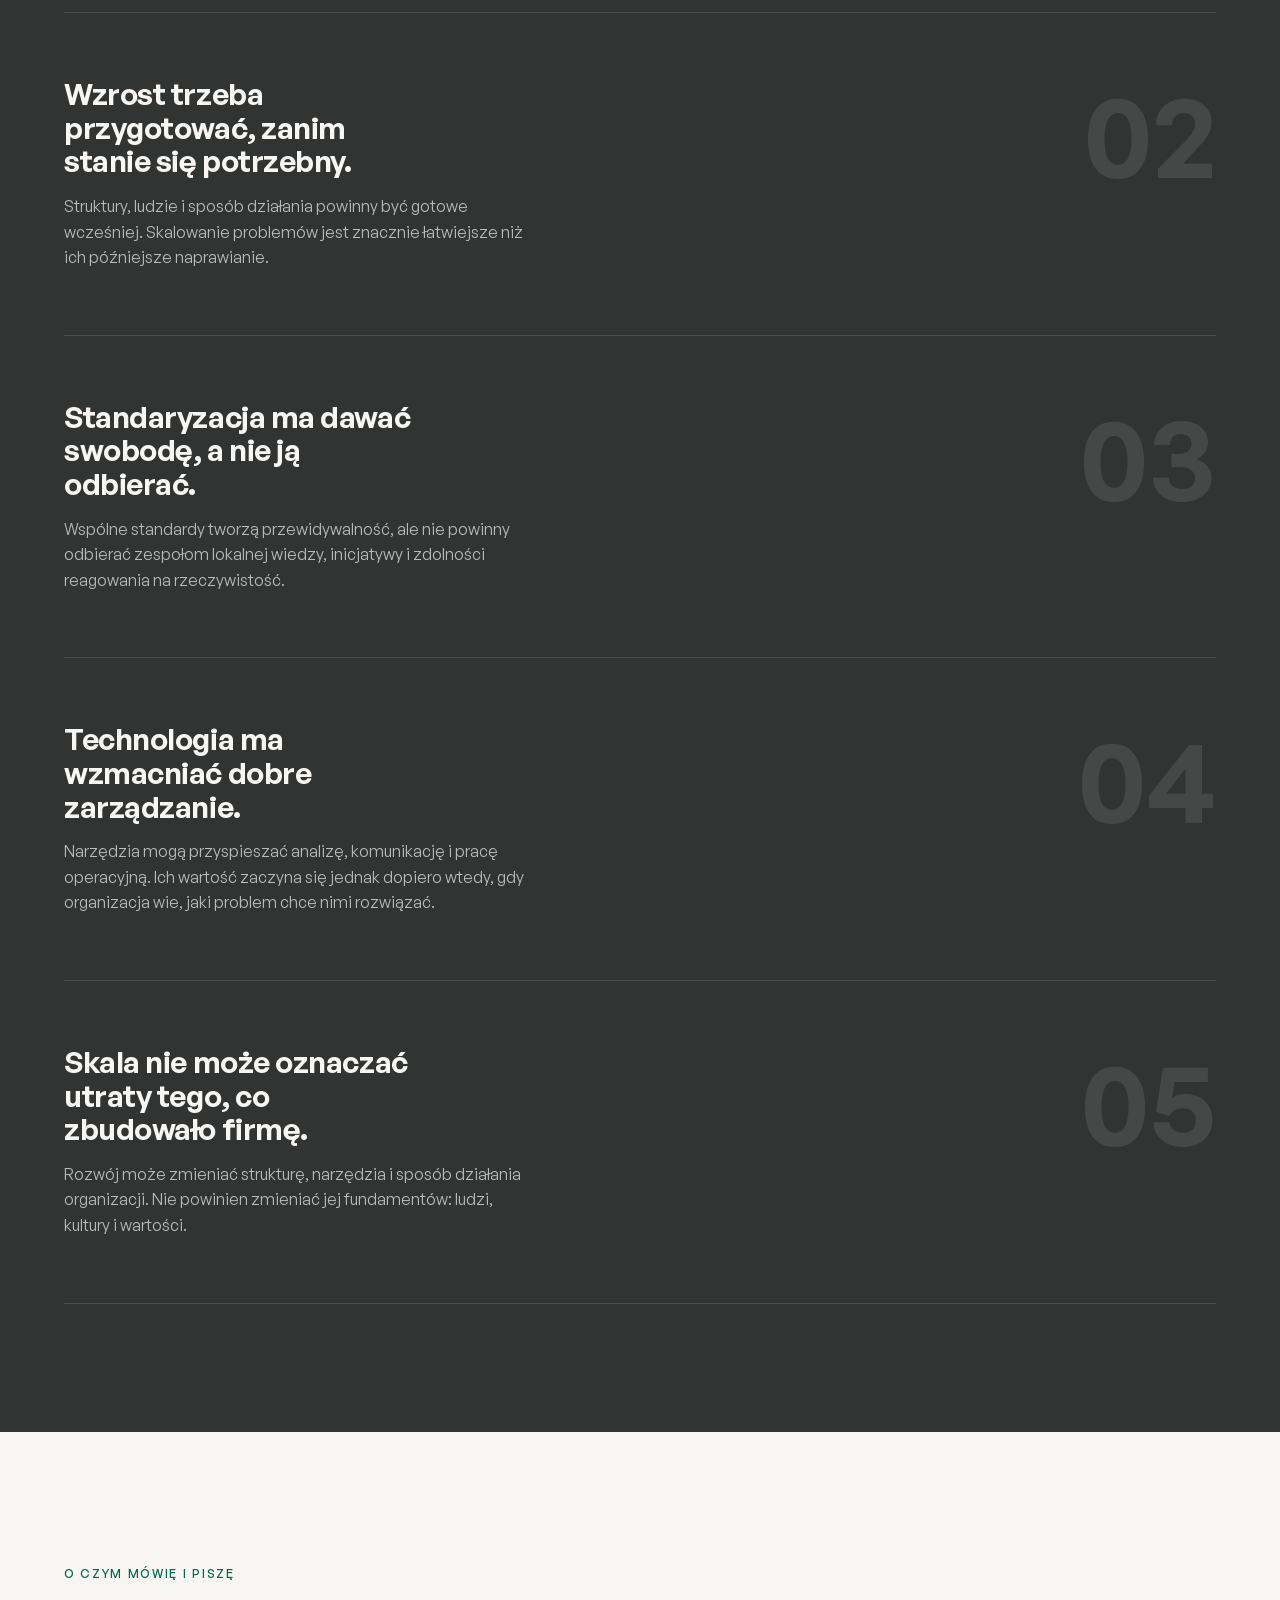
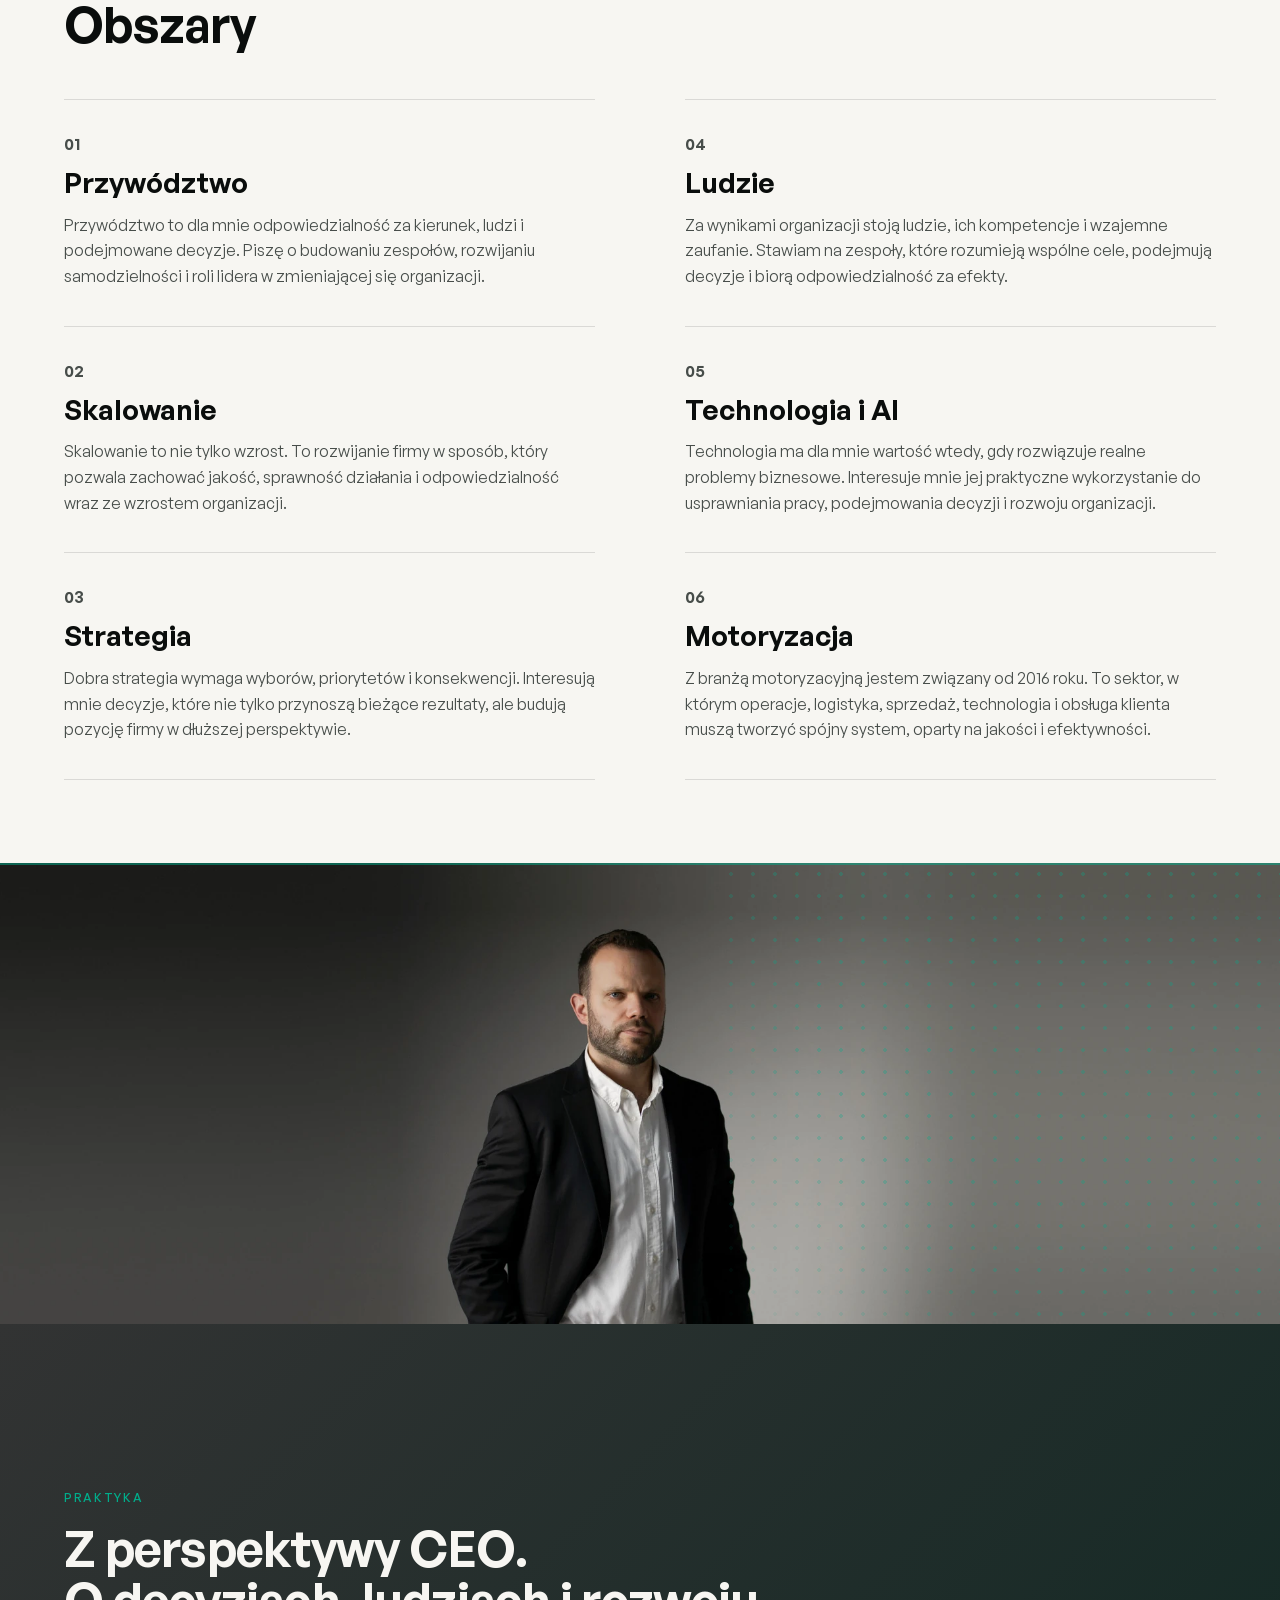
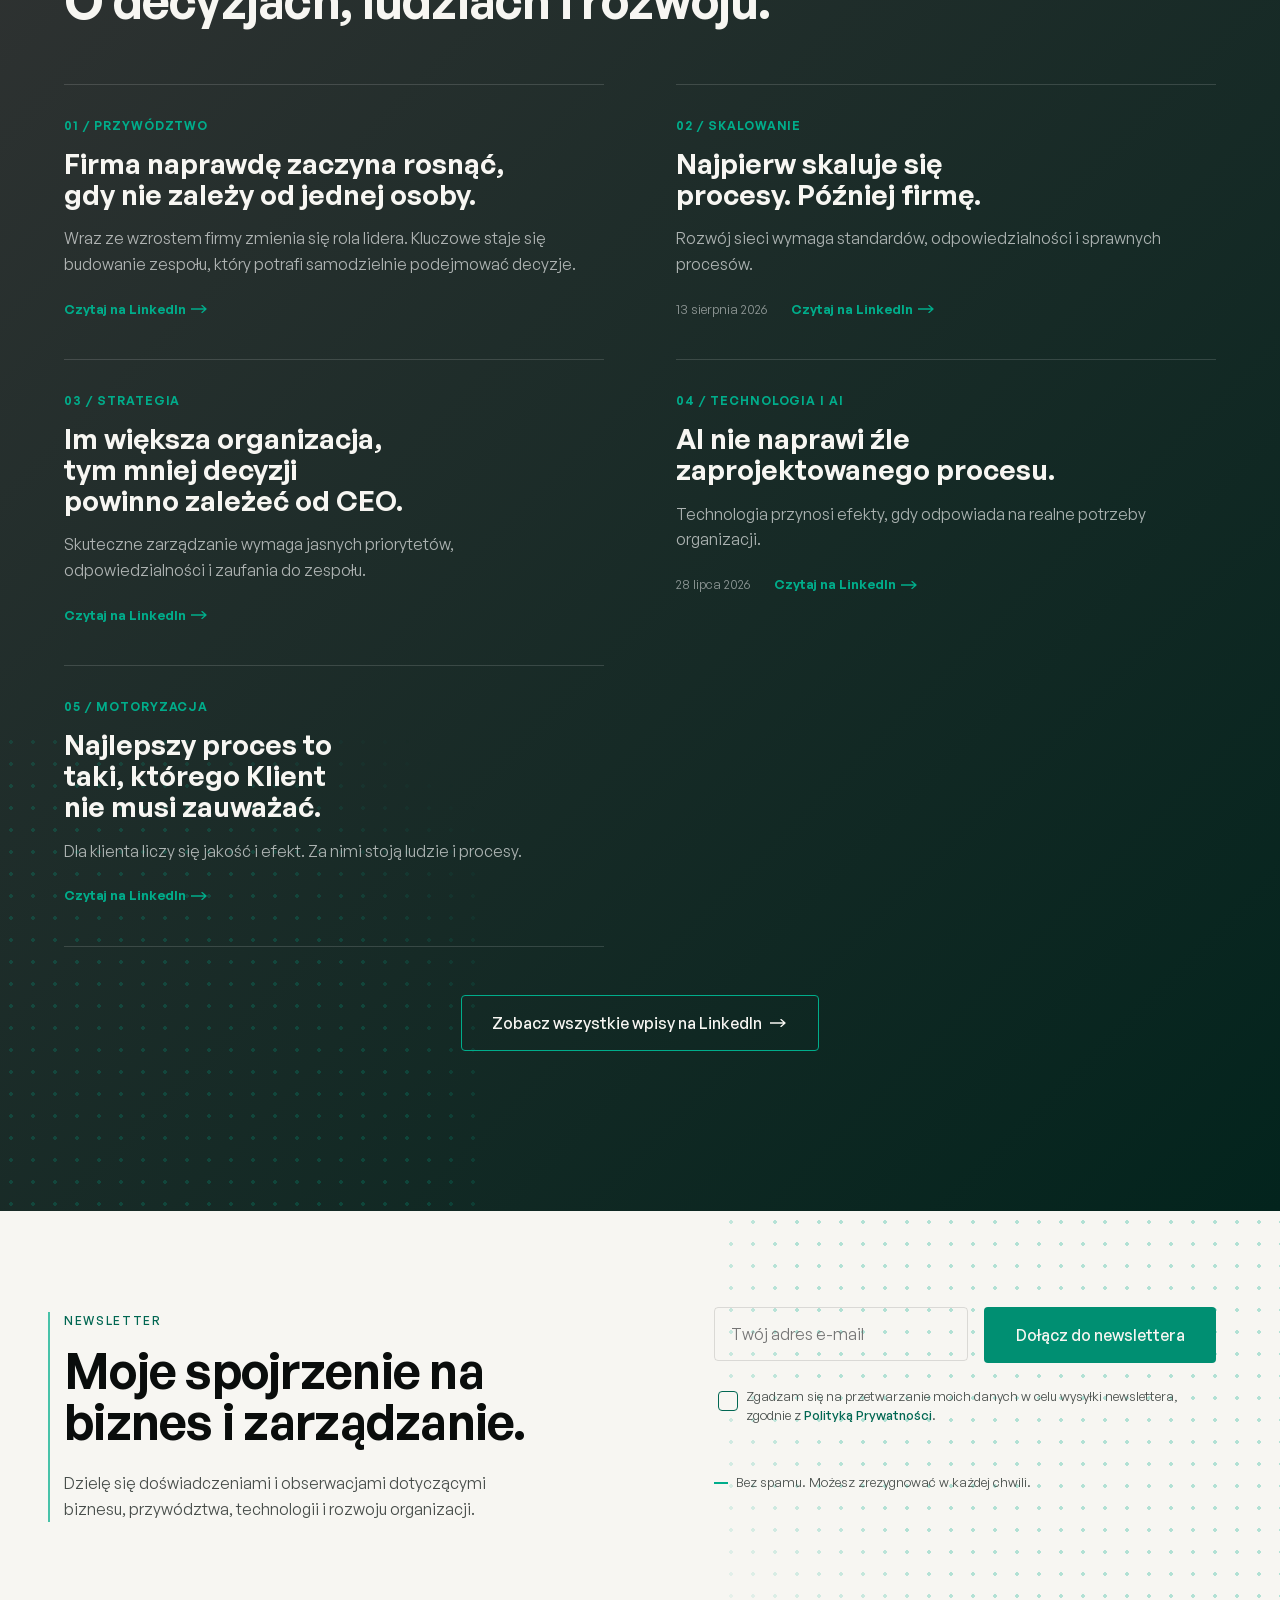
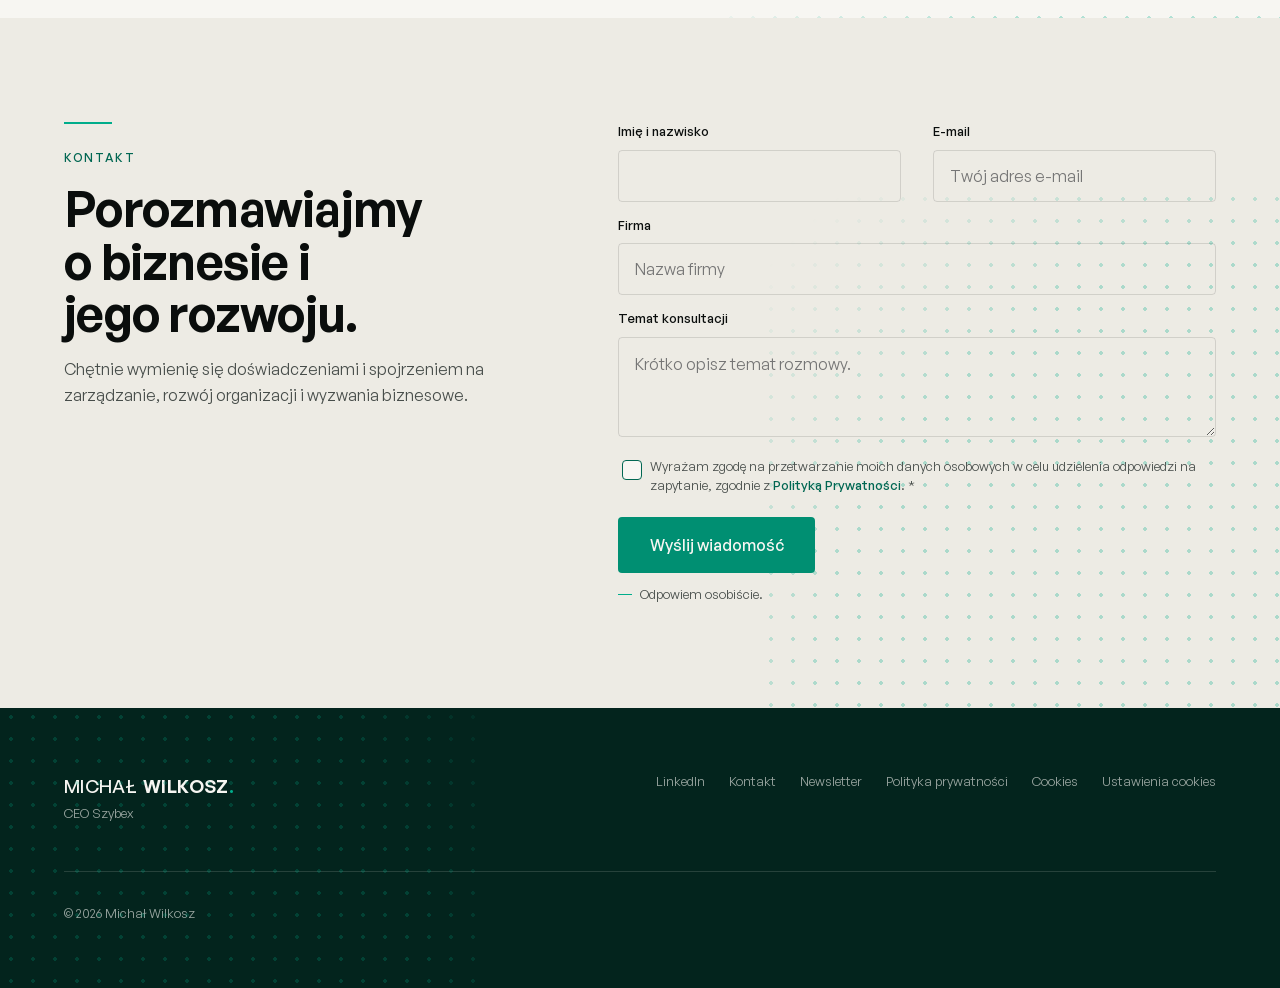
==== commit 48512914: "Search Console: znacznik weryfikacyjny Co-Authored-By: Claude Sonnet 5.5 <noreply@anthropic.com> Cla" ====
--- a/index.html
+++ b/index.html
@@ -6,6 +6,7 @@
   <title>Michał Wilkosz | CEO, strategia i skalowanie biznesu</title>
   <meta name="description" content="Michał Wilkosz — CEO Szybex. Buduję organizacje gotowe na kolejny etap rozwoju: strategia, skalowanie, procesy, ludzie i technologia." />
   <link rel="canonical" href="https://michalwilkosz.eu/" />
+  <meta name="google-site-verification" content="Tqwz-k4zEm6DfYVS4EW0x9oEvwRhD9aFlWZ7njJnuOU" />
   <meta name="theme-color" content="#0A0D0C" />
   <meta name="robots" content="index, follow" />
 
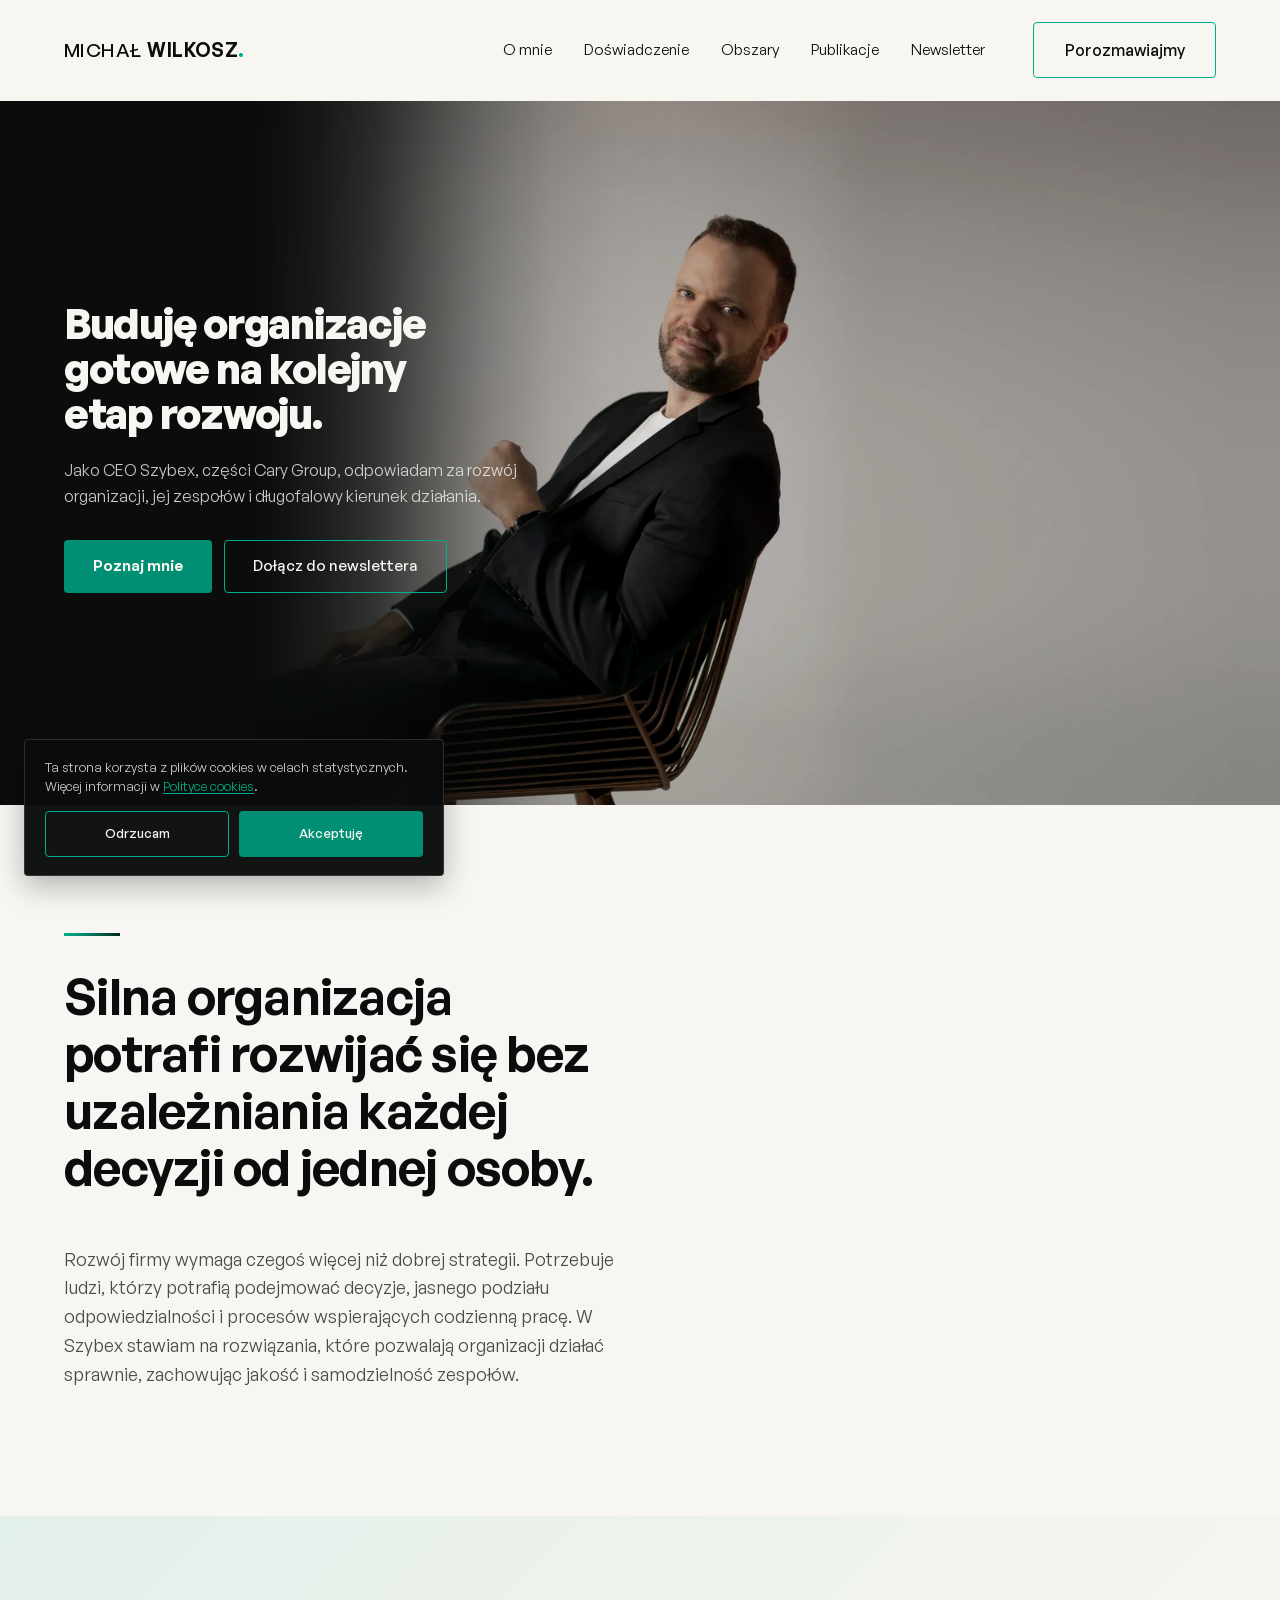
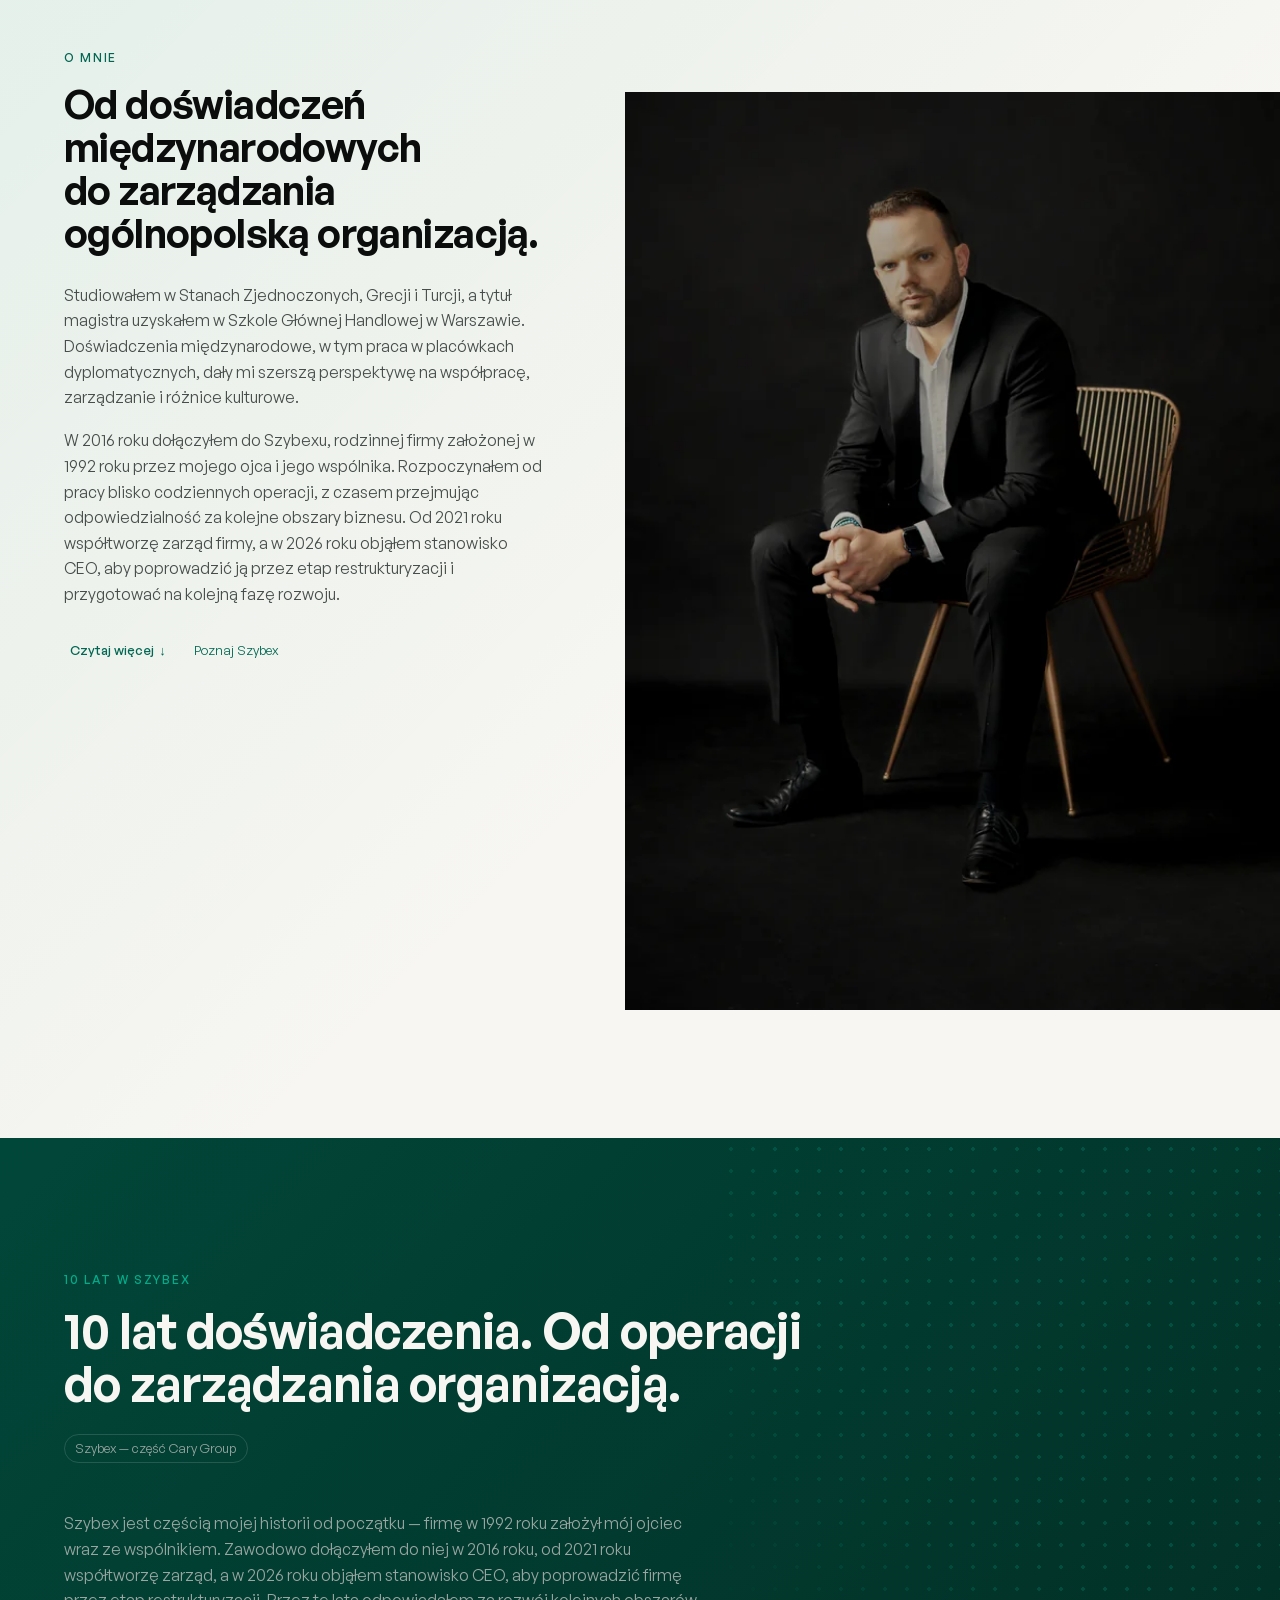
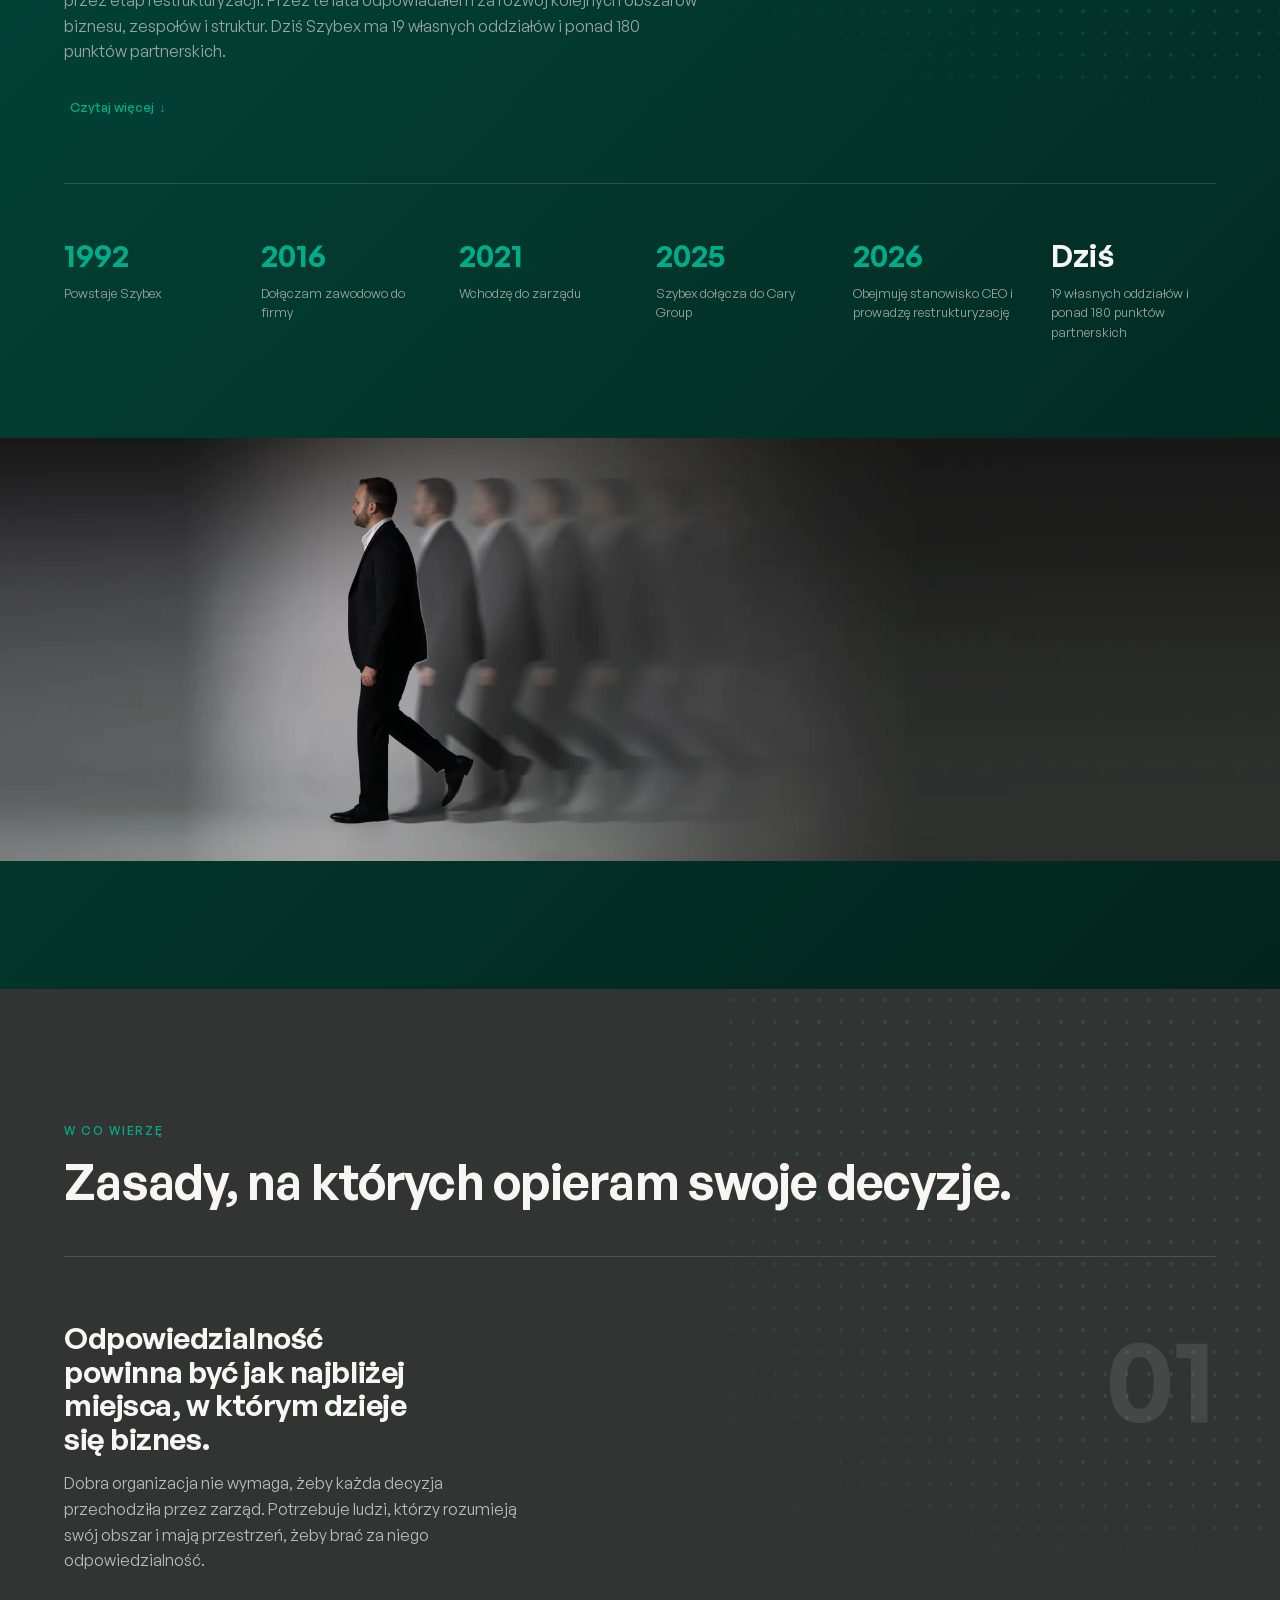
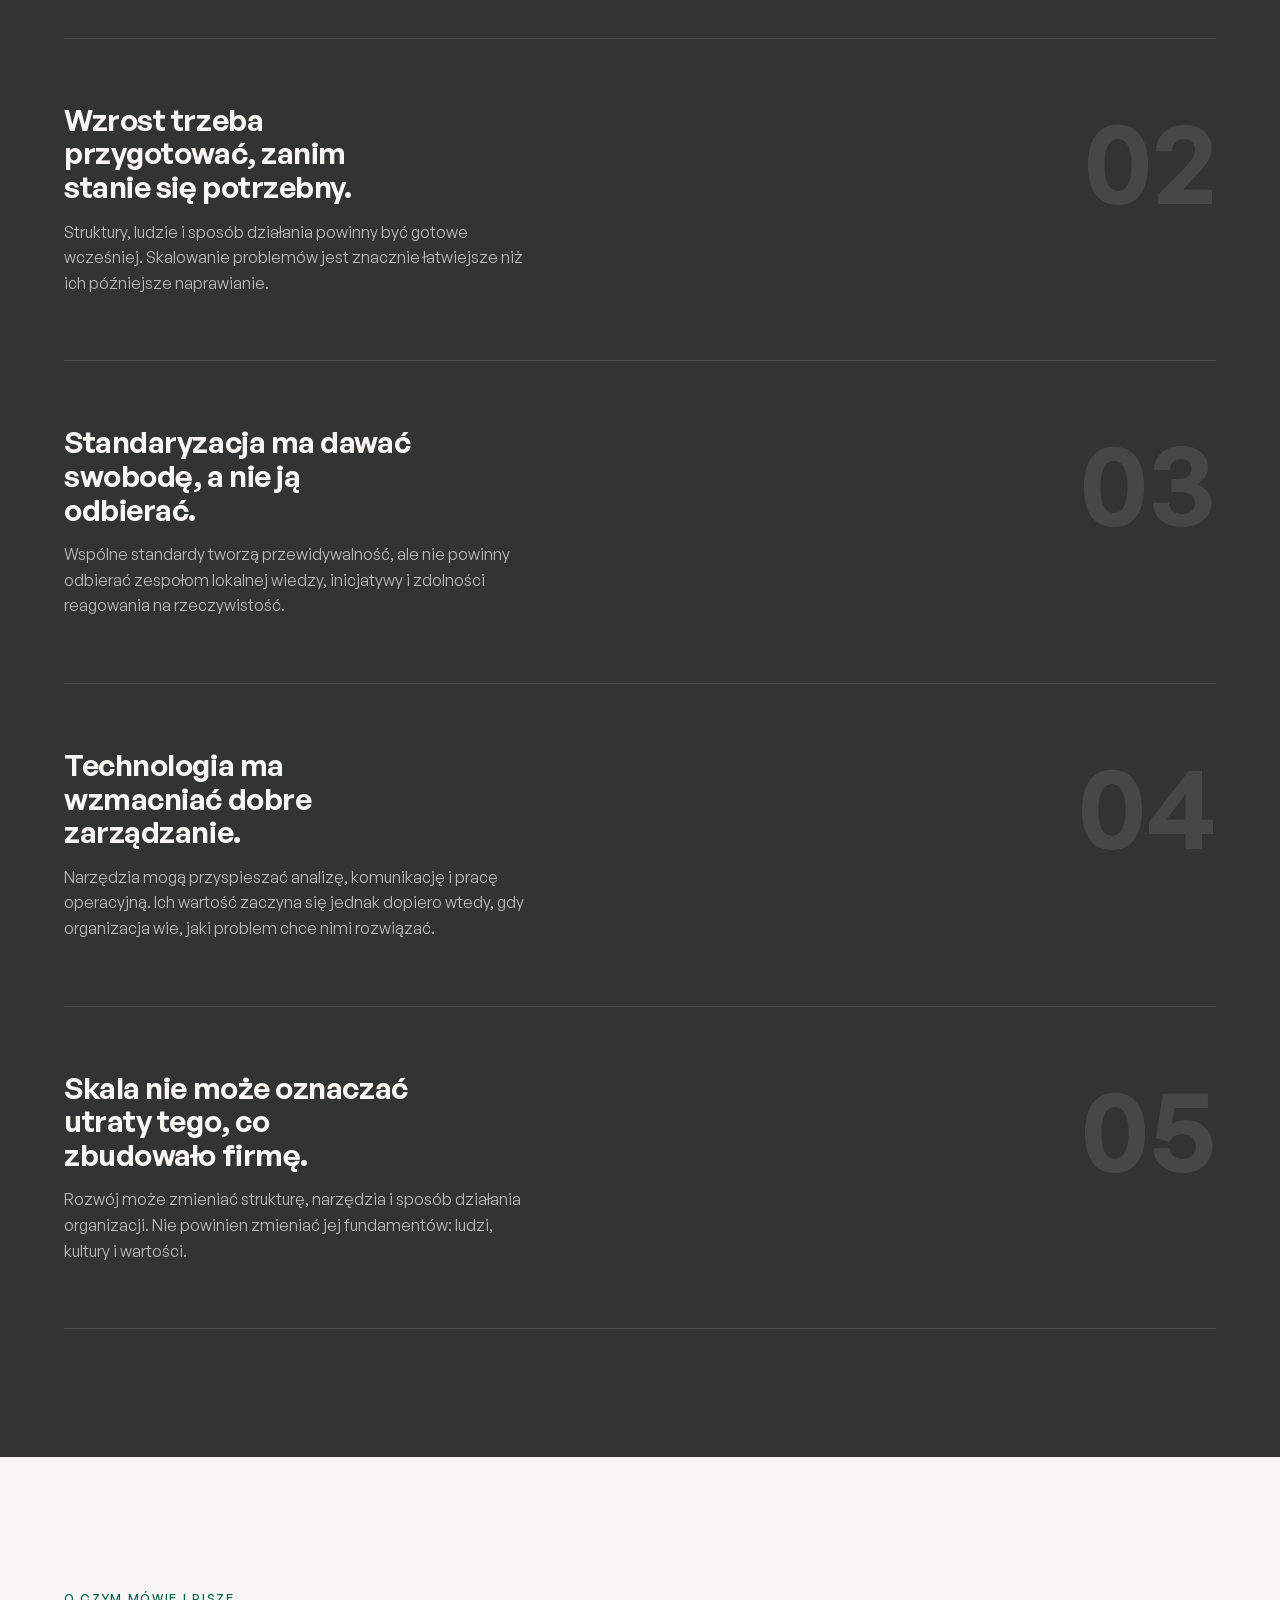
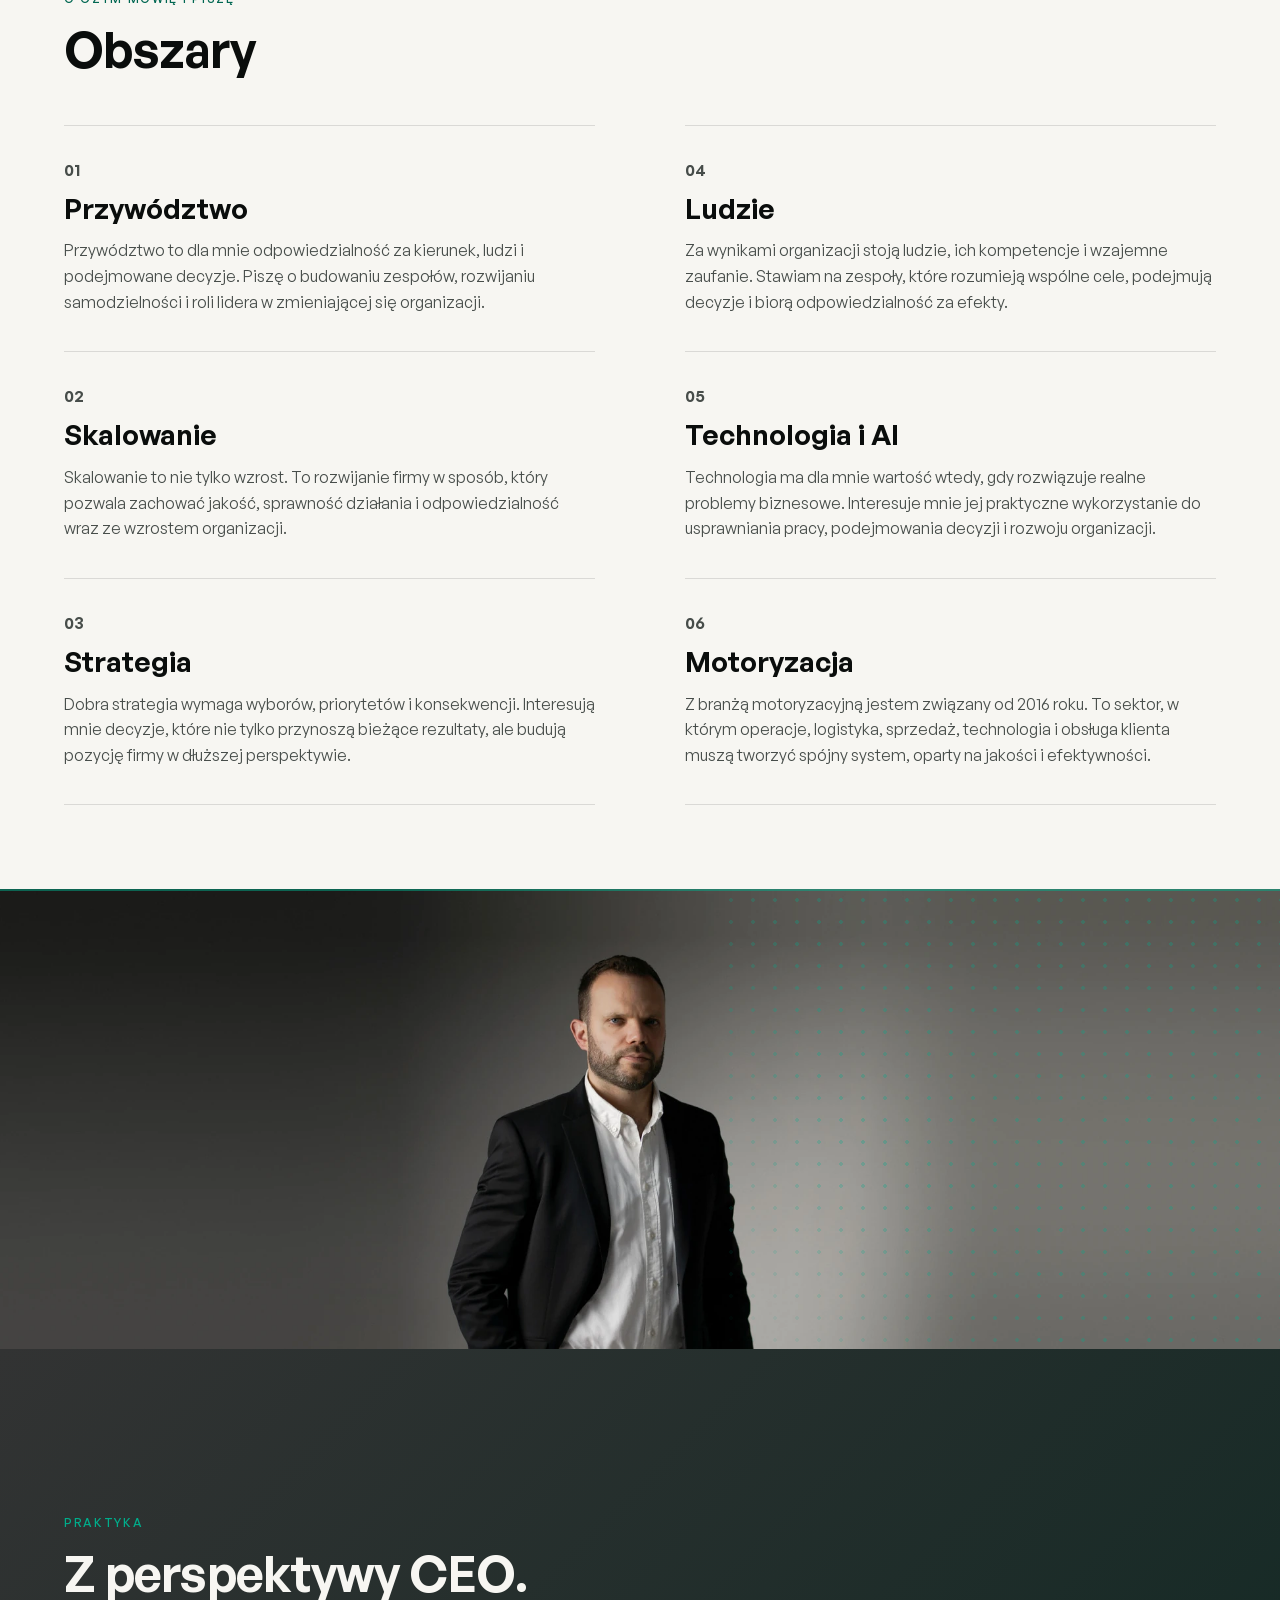
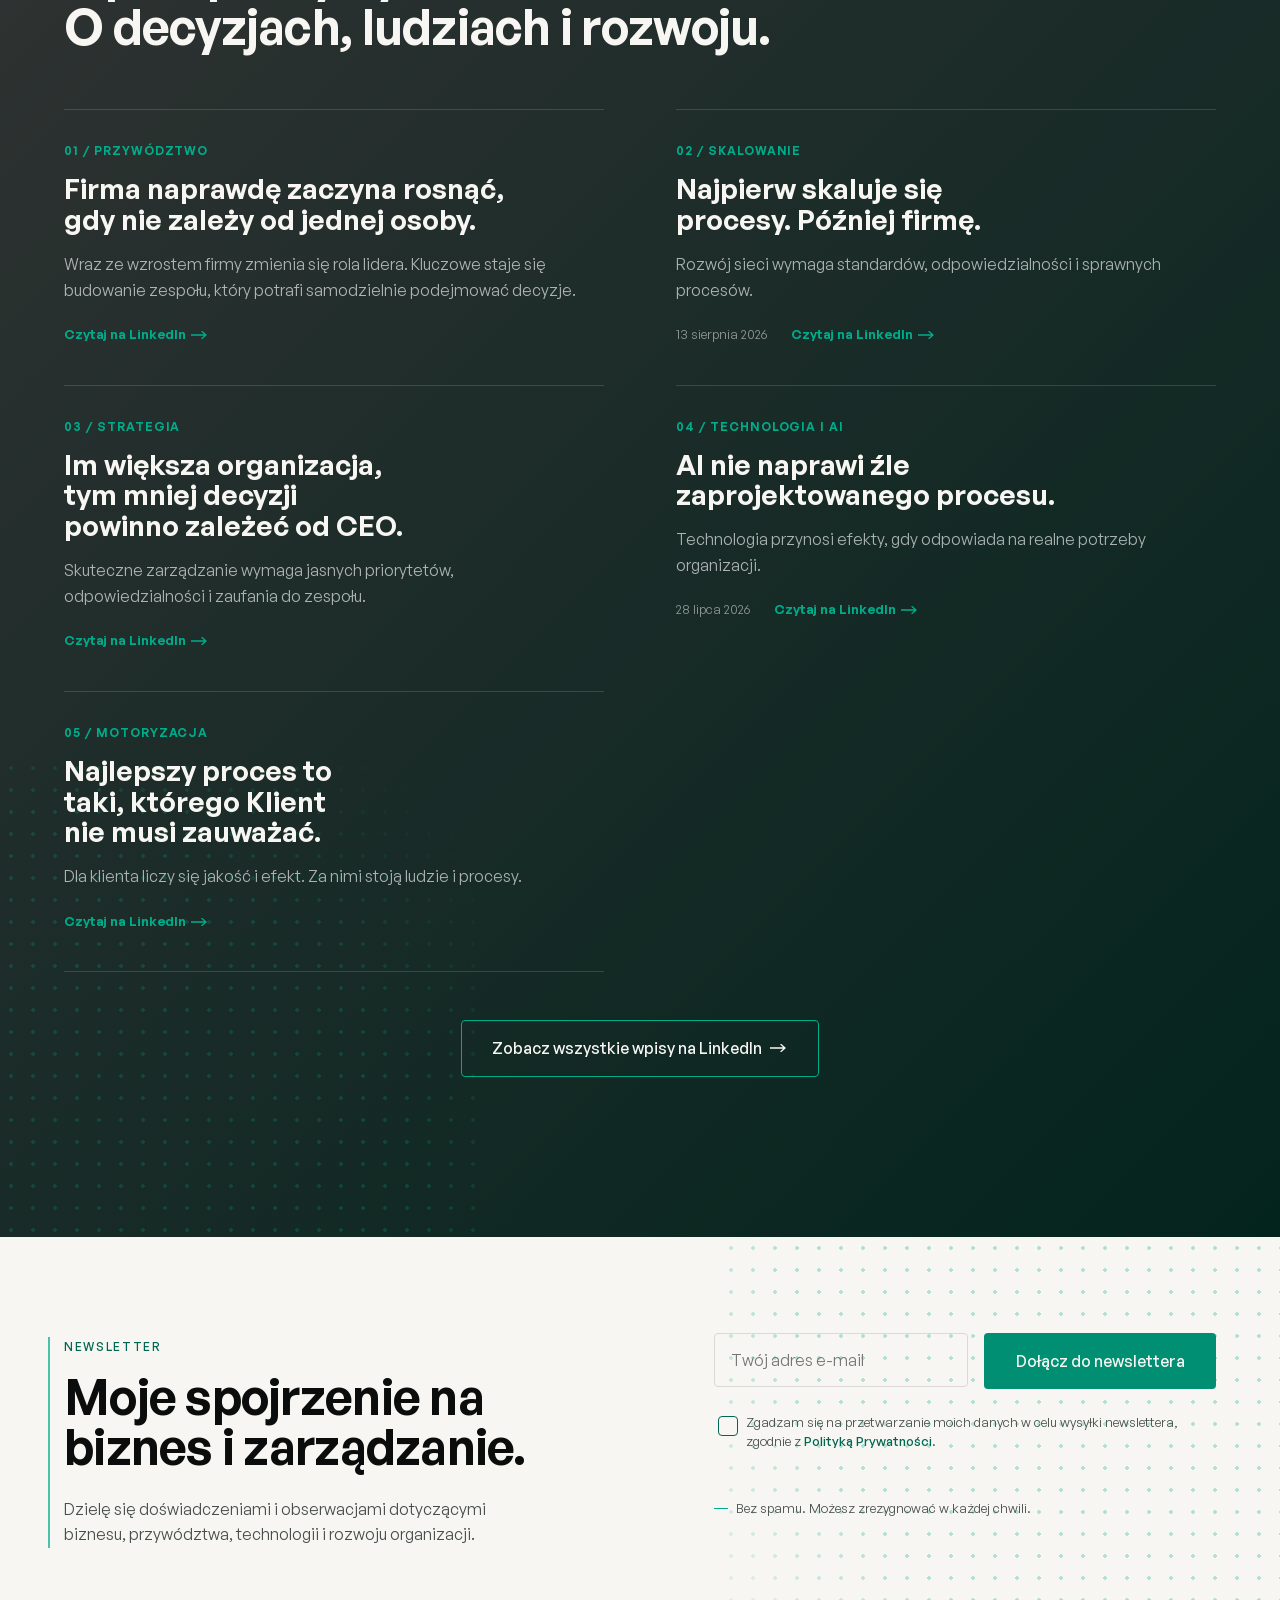
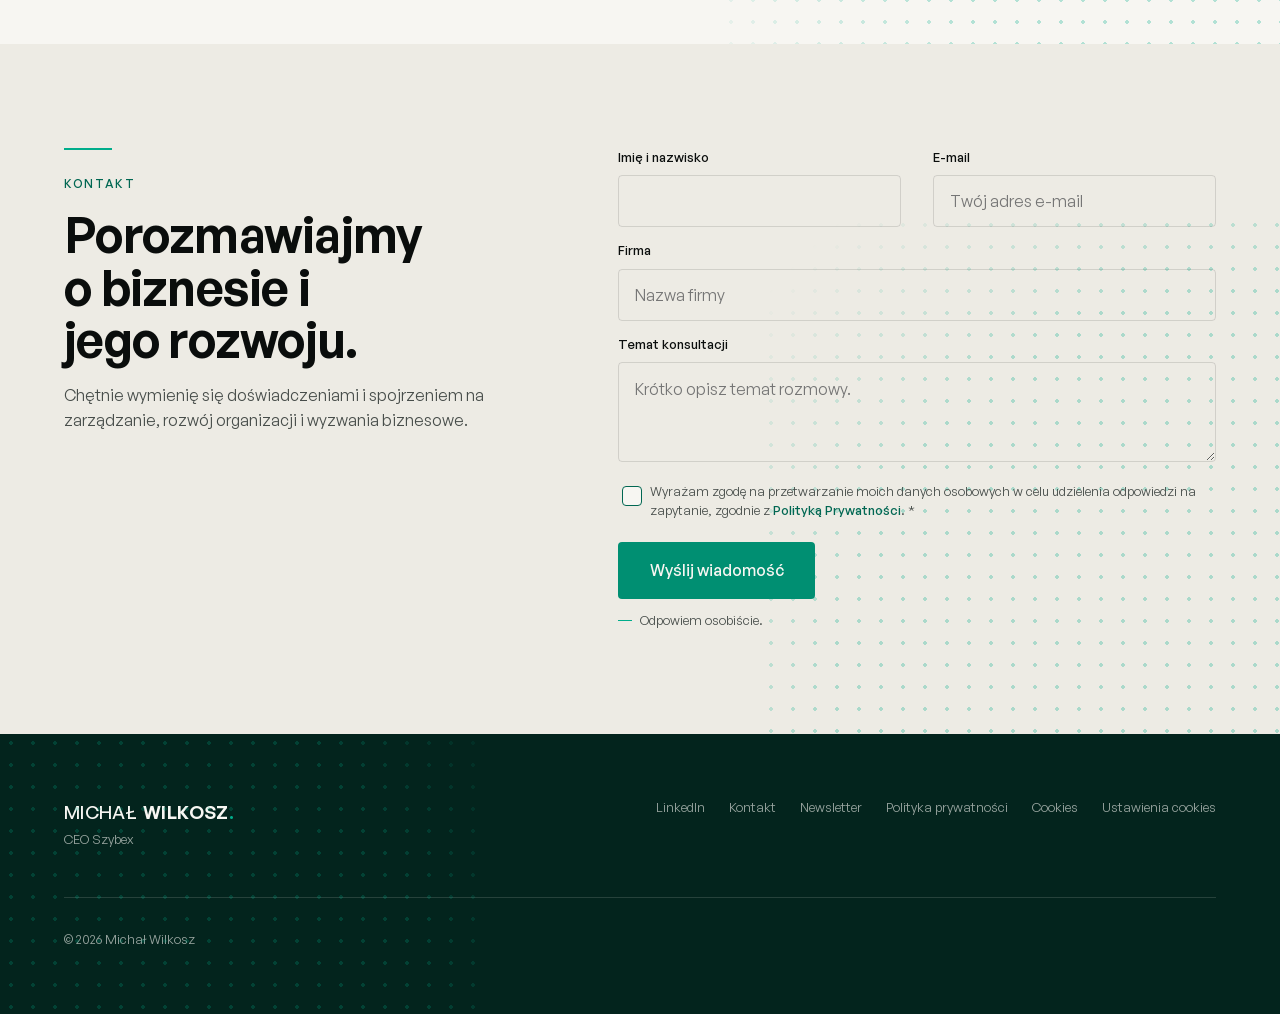
==== commit ef13e269: "Copy: 2021 wejście do zarządu, 2026 CEO i restrukturyzacja (O mnie, Szybex, oś czasu) Co-Authored-By" ====
--- a/index.html
+++ b/index.html
@@ -222,8 +222,9 @@
               <p>
                 W 2016 roku dołączyłem do Szybexu, rodzinnej firmy założonej w 1992 roku przez mojego ojca i jego wspólnika.
                 Rozpoczynałem od pracy blisko codziennych operacji, z czasem przejmując
-                odpowiedzialność za kolejne obszary biznesu. W 2021 roku objąłem stanowisko CEO,
-                kontynuując rodzinną tradycję i wyznaczając kierunki dalszego rozwoju firmy.
+                odpowiedzialność za kolejne obszary biznesu. Od 2021 roku współtworzę zarząd
+                firmy, a w 2026 roku objąłem stanowisko CEO, aby poprowadzić ją przez etap
+                restrukturyzacji i przygotować na kolejną fazę rozwoju.
               </p>
             </div>
 
@@ -314,8 +315,9 @@
         <div class="szybex__intro reveal">
           <p>
             Szybex jest częścią mojej historii od początku — firmę w 1992 roku założył mój
-            ojciec wraz ze wspólnikiem. Zawodowo dołączyłem do niej w 2016 roku, a od 2021
-            kieruję nią jako CEO. Przez te lata odpowiadałem za rozwój kolejnych obszarów
+            ojciec wraz ze wspólnikiem. Zawodowo dołączyłem do niej w 2016 roku, od 2021
+            roku współtworzę zarząd, a w 2026 roku objąłem stanowisko CEO, aby poprowadzić
+            firmę przez etap restrukturyzacji. Przez te lata odpowiadałem za rozwój kolejnych obszarów
             biznesu, zespołów i struktur. Dziś Szybex ma 19 własnych oddziałów i ponad 180
             punktów partnerskich.
           </p>
@@ -340,8 +342,8 @@
           <p>
             Doświadczenie zdobywałem blisko działalności operacyjnej, poznając realia pracy
             oddziałów i codziennych decyzji biznesowych. Z czasem moja odpowiedzialność
-            obejmowała coraz więcej obszarów działalności, aż do objęcia stanowiska CEO w 2021
-            roku.
+            obejmowała coraz więcej obszarów działalności — od wejścia do zarządu w 2021 roku
+            po objęcie stanowiska CEO w 2026 roku.
           </p>
           <p>
             Jednym z kluczowych etapów rozwoju Szybexu było przejście od bezpośredniej kontroli
@@ -370,11 +372,15 @@
           </li>
           <li class="szybex-timeline__item timeline-anchor">
             <span class="szybex-timeline__year">2021</span>
-            <span class="szybex-timeline__label">Przejmuję stery jako CEO</span>
+            <span class="szybex-timeline__label">Wchodzę do zarządu</span>
           </li>
           <li class="szybex-timeline__item">
             <span class="szybex-timeline__year">2025</span>
             <span class="szybex-timeline__label">Szybex dołącza do Cary Group</span>
+          </li>
+          <li class="szybex-timeline__item">
+            <span class="szybex-timeline__year">2026</span>
+            <span class="szybex-timeline__label">Obejmuję stanowisko CEO i prowadzę restrukturyzację</span>
           </li>
           <li class="szybex-timeline__item szybex-timeline__item--today timeline-anchor">
             <span class="szybex-timeline__year">Dziś</span>
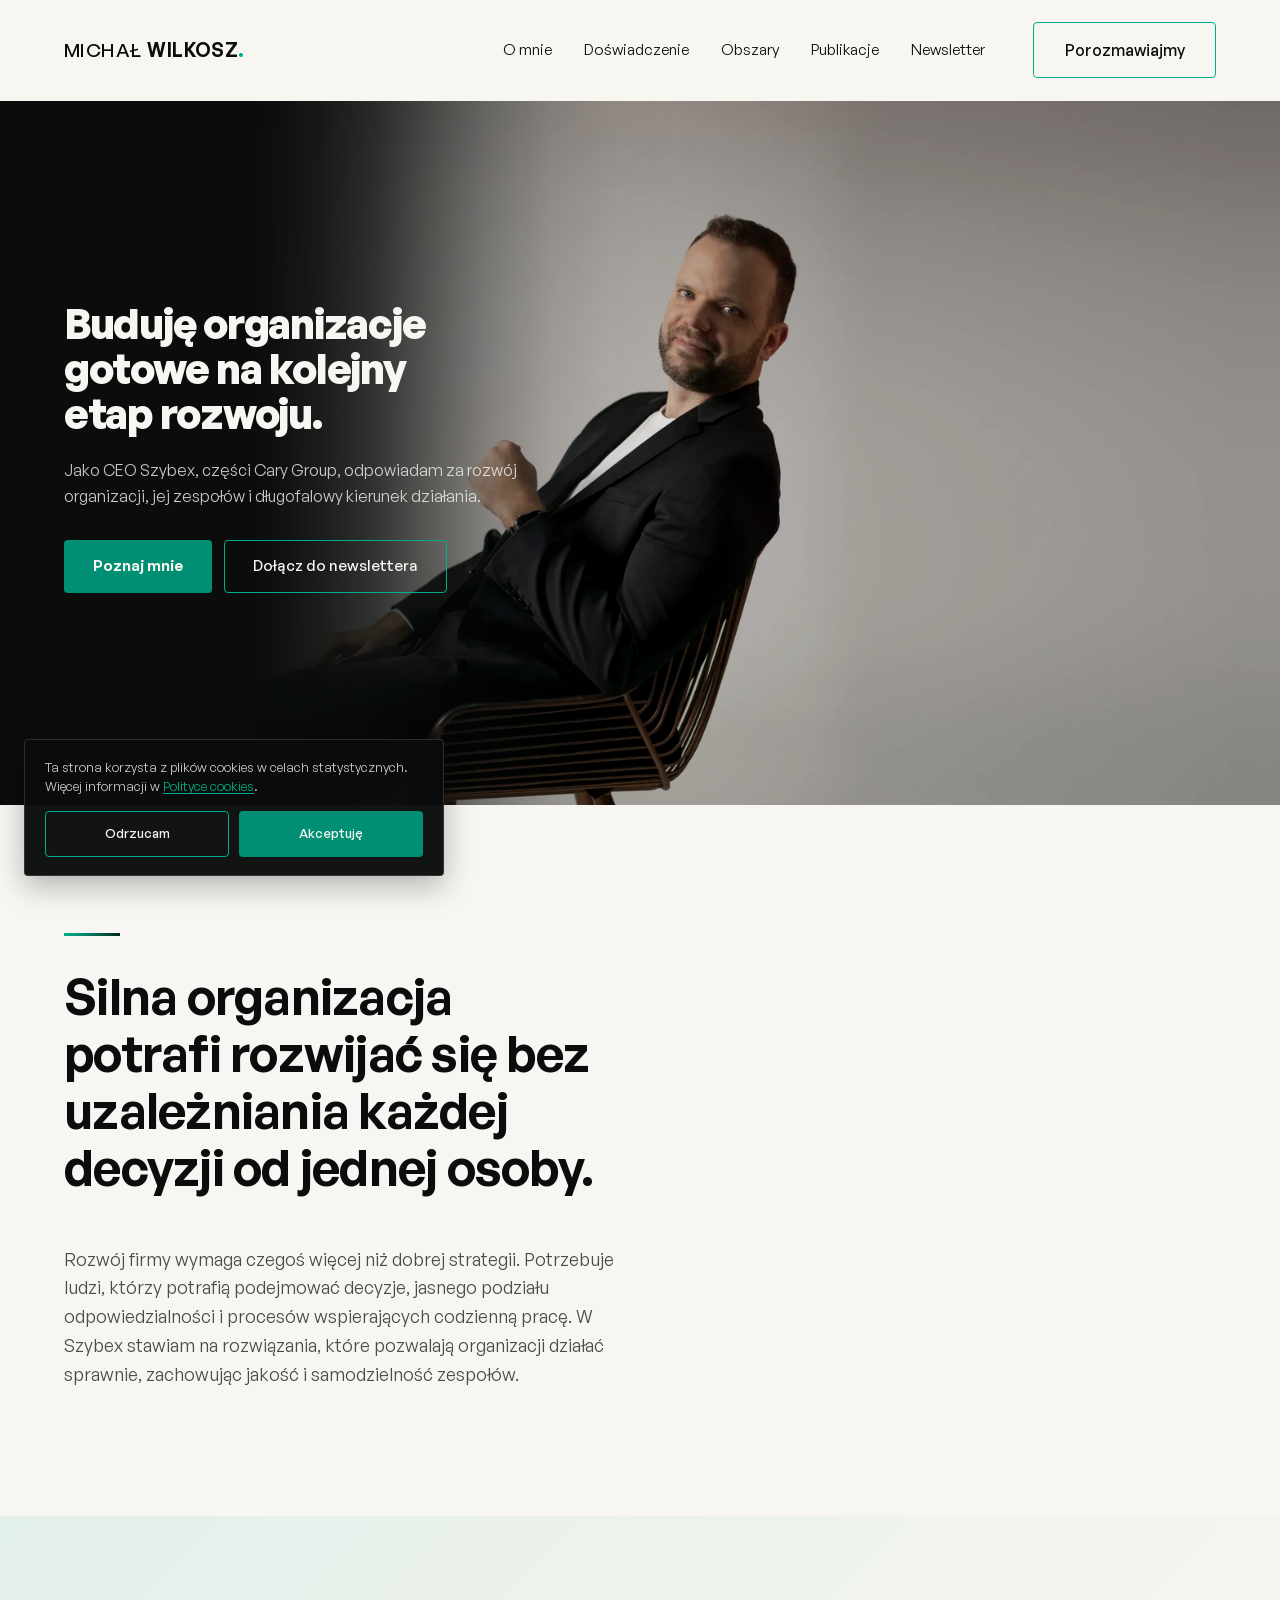
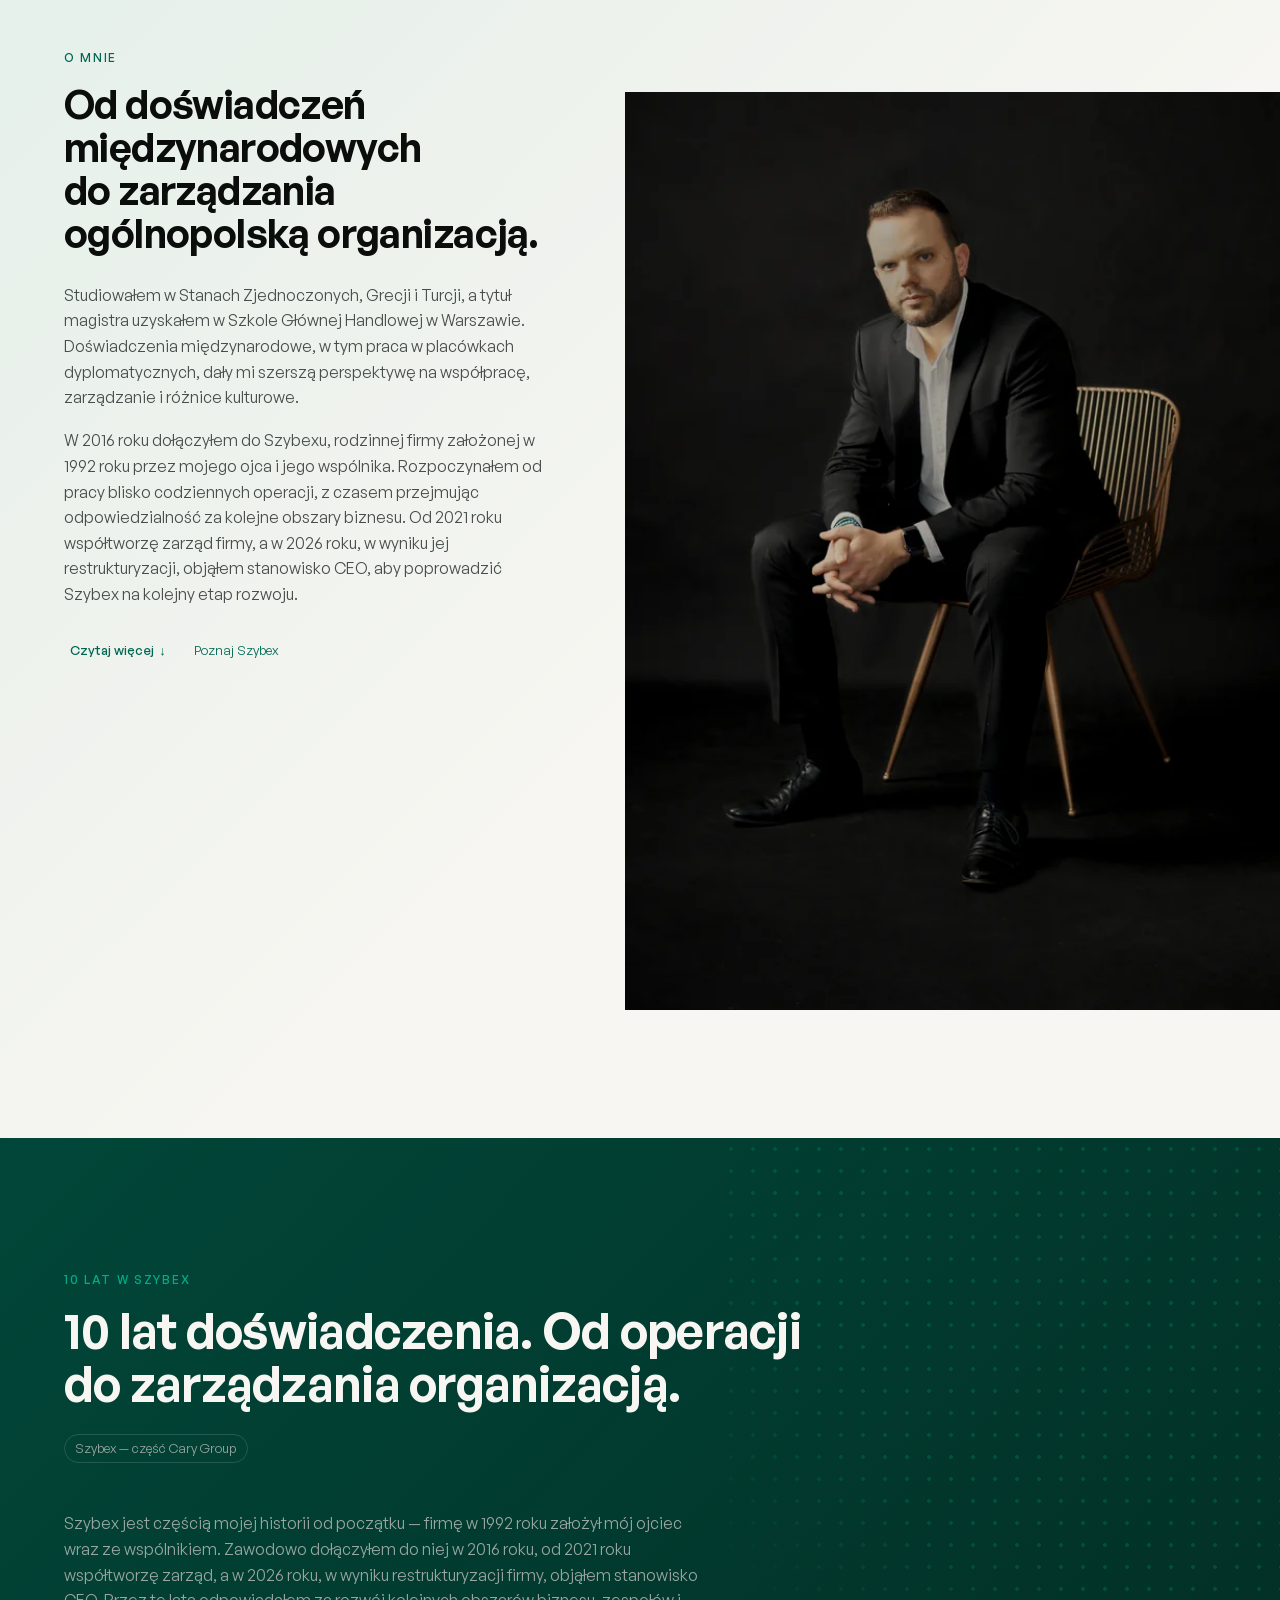
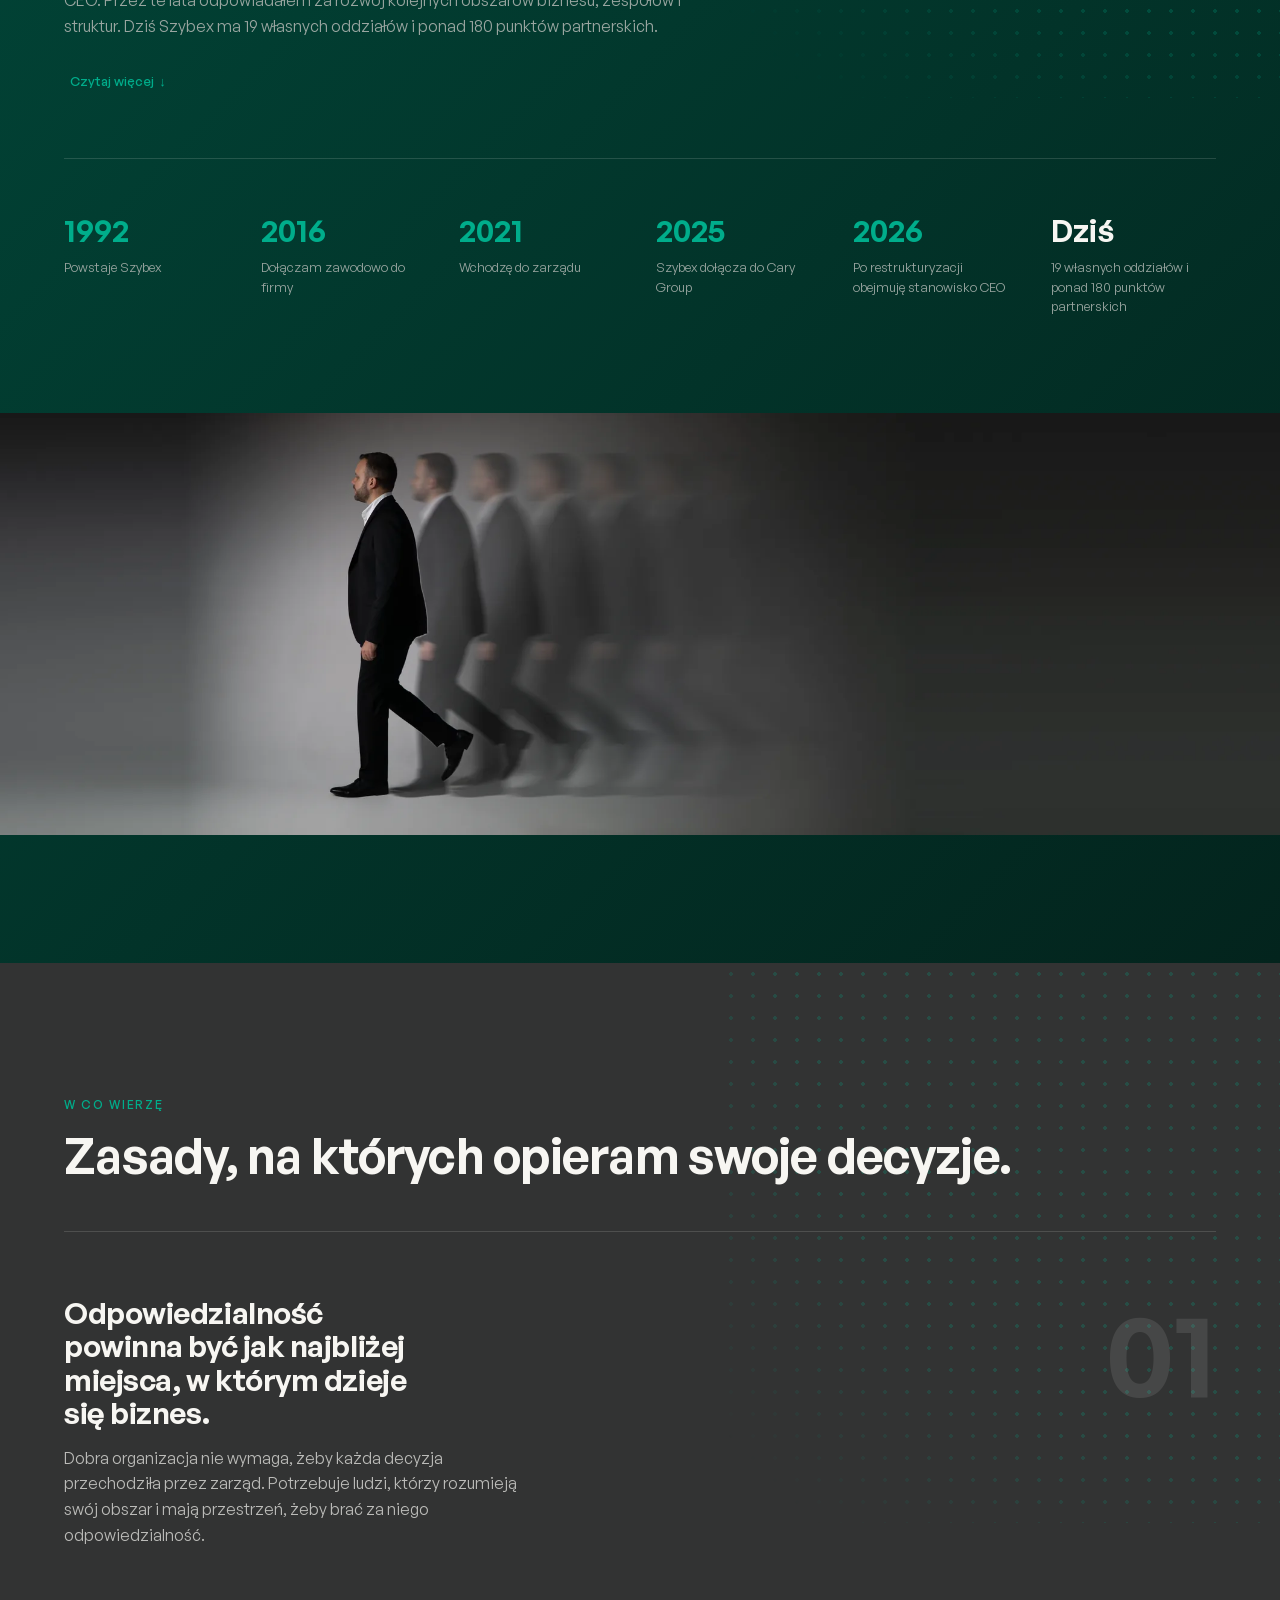
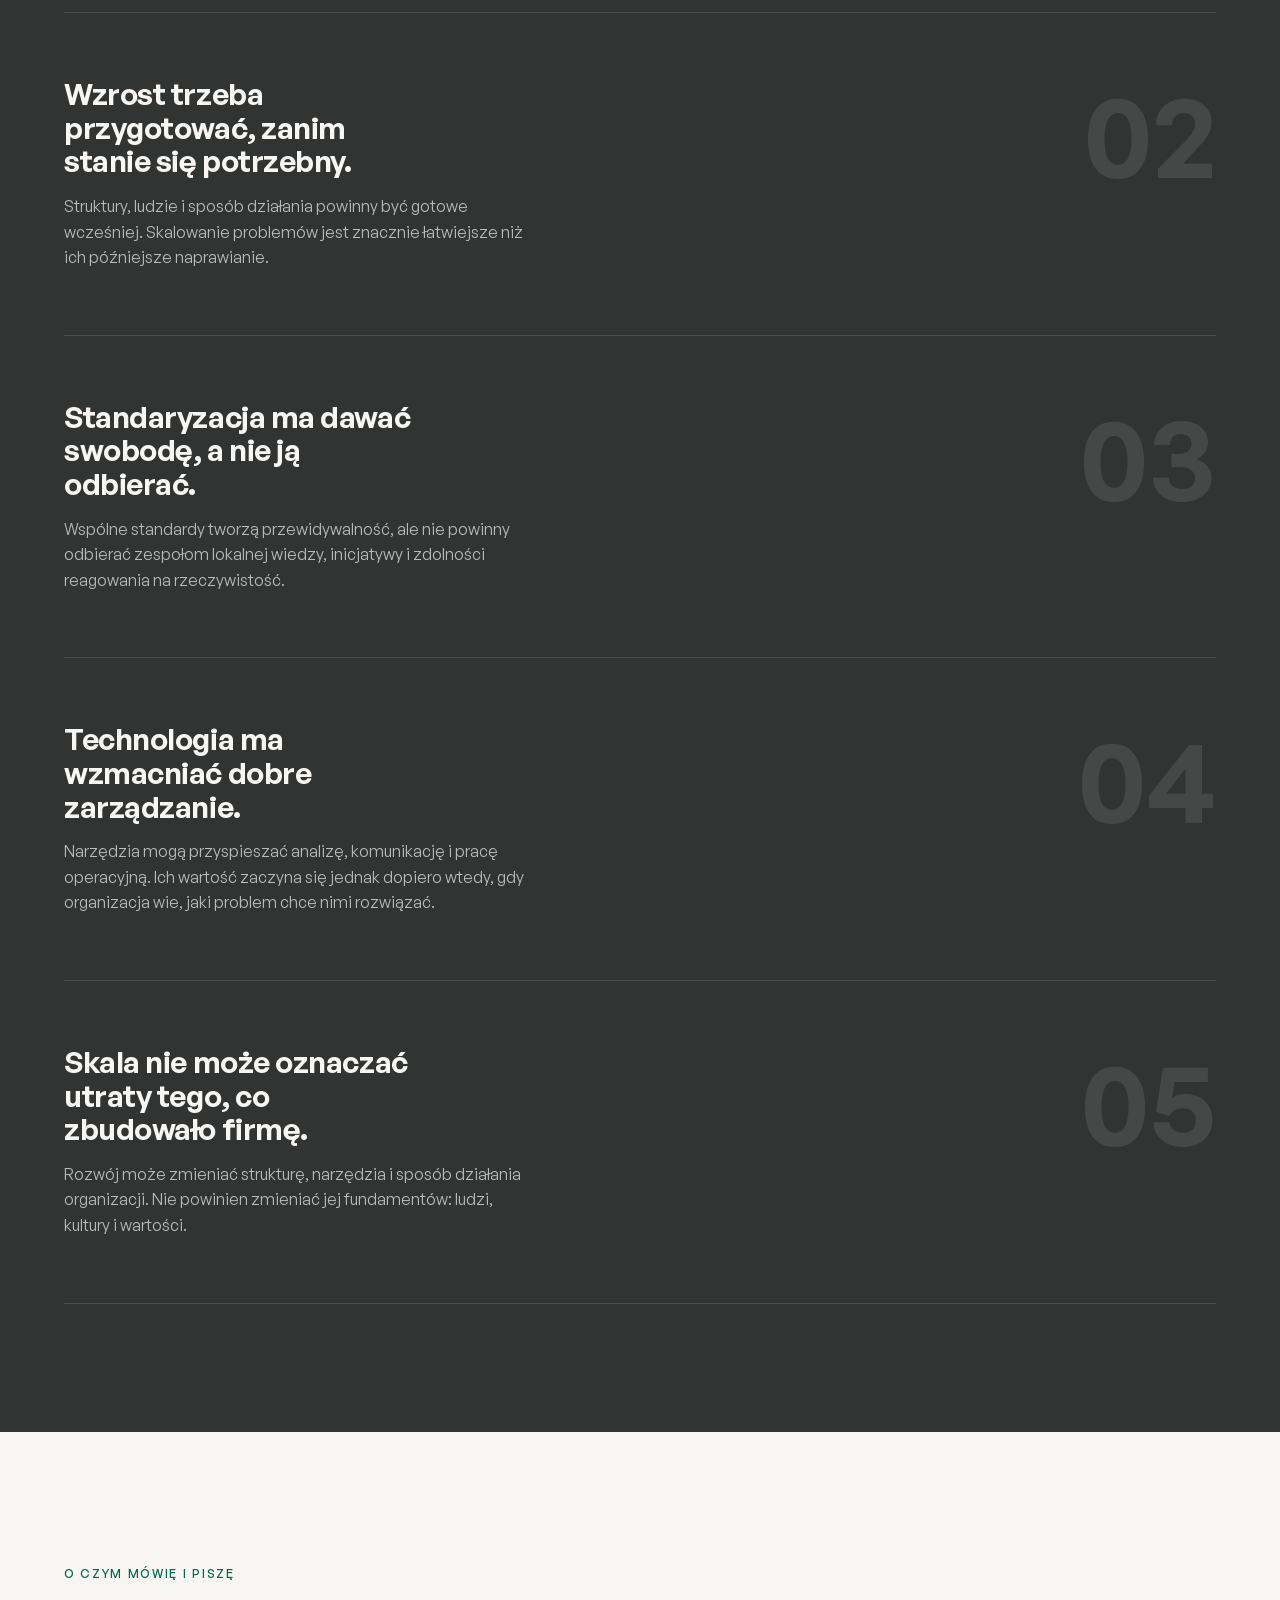
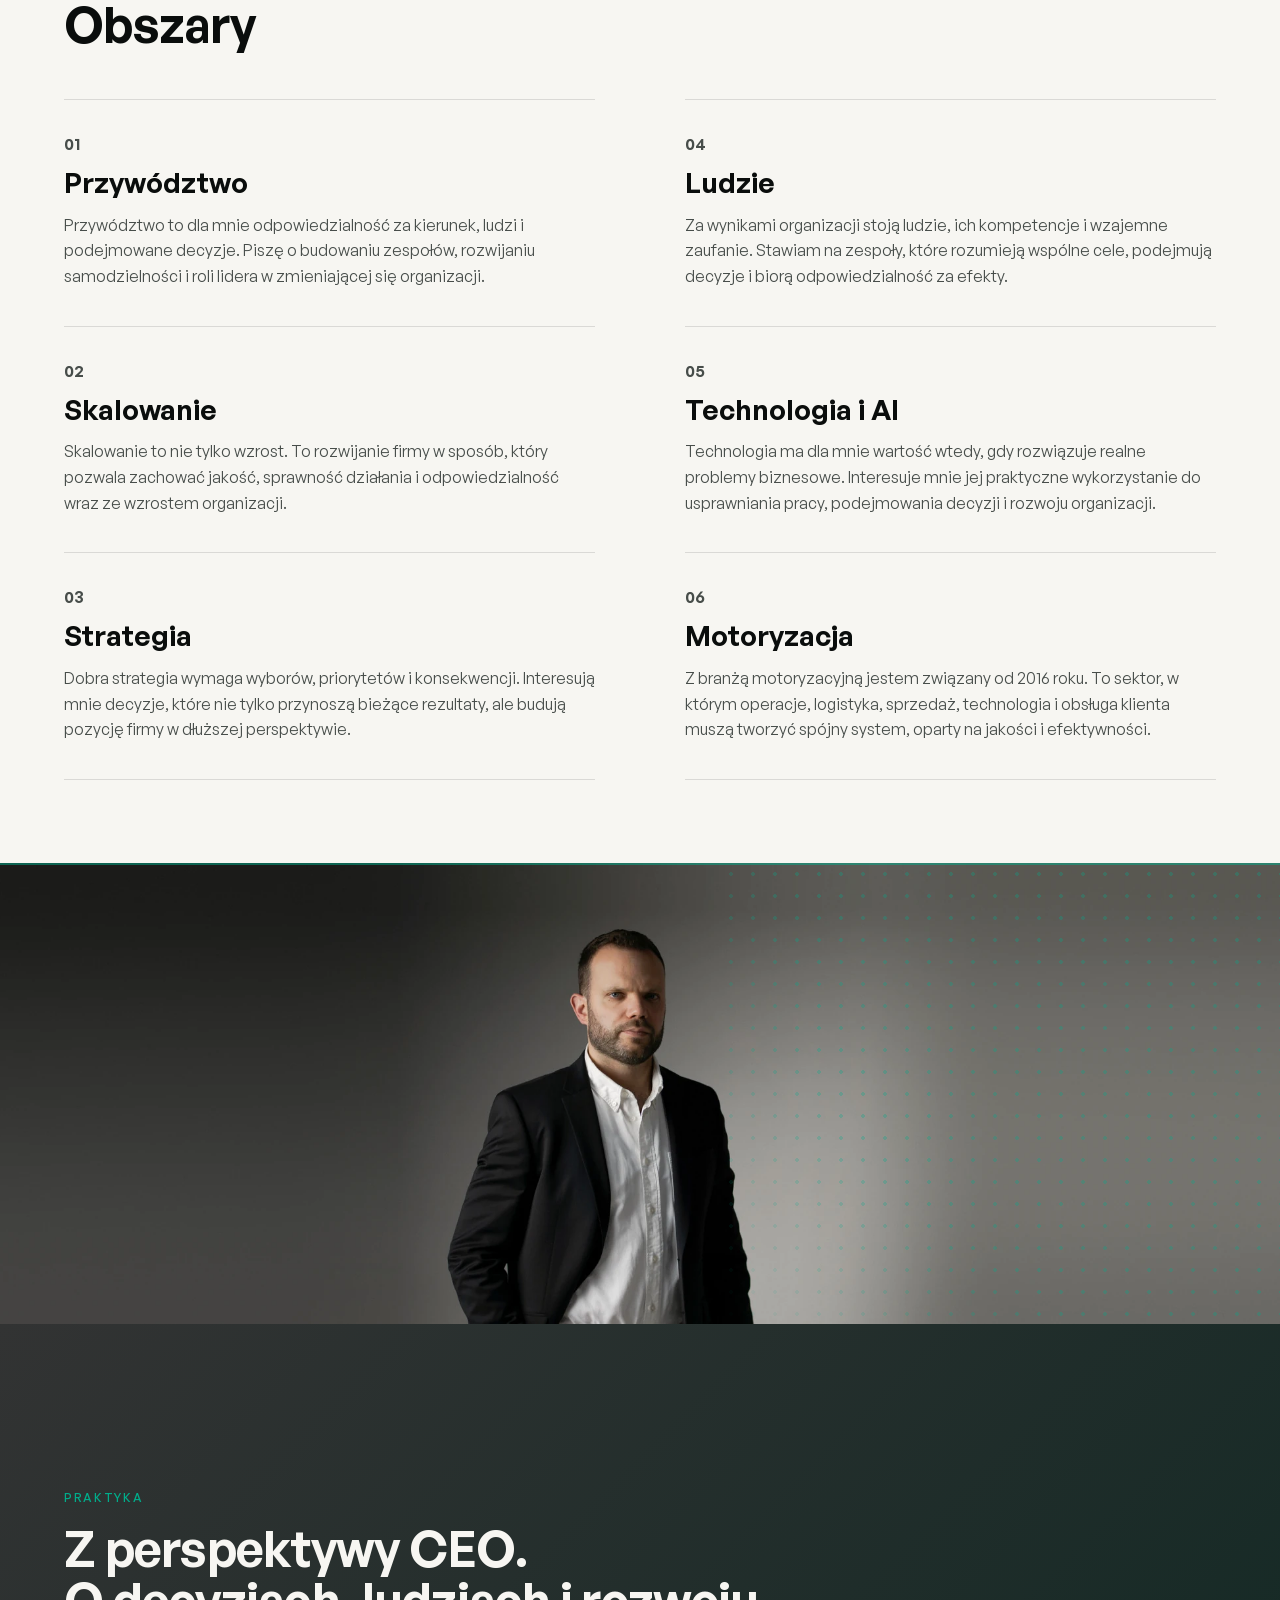
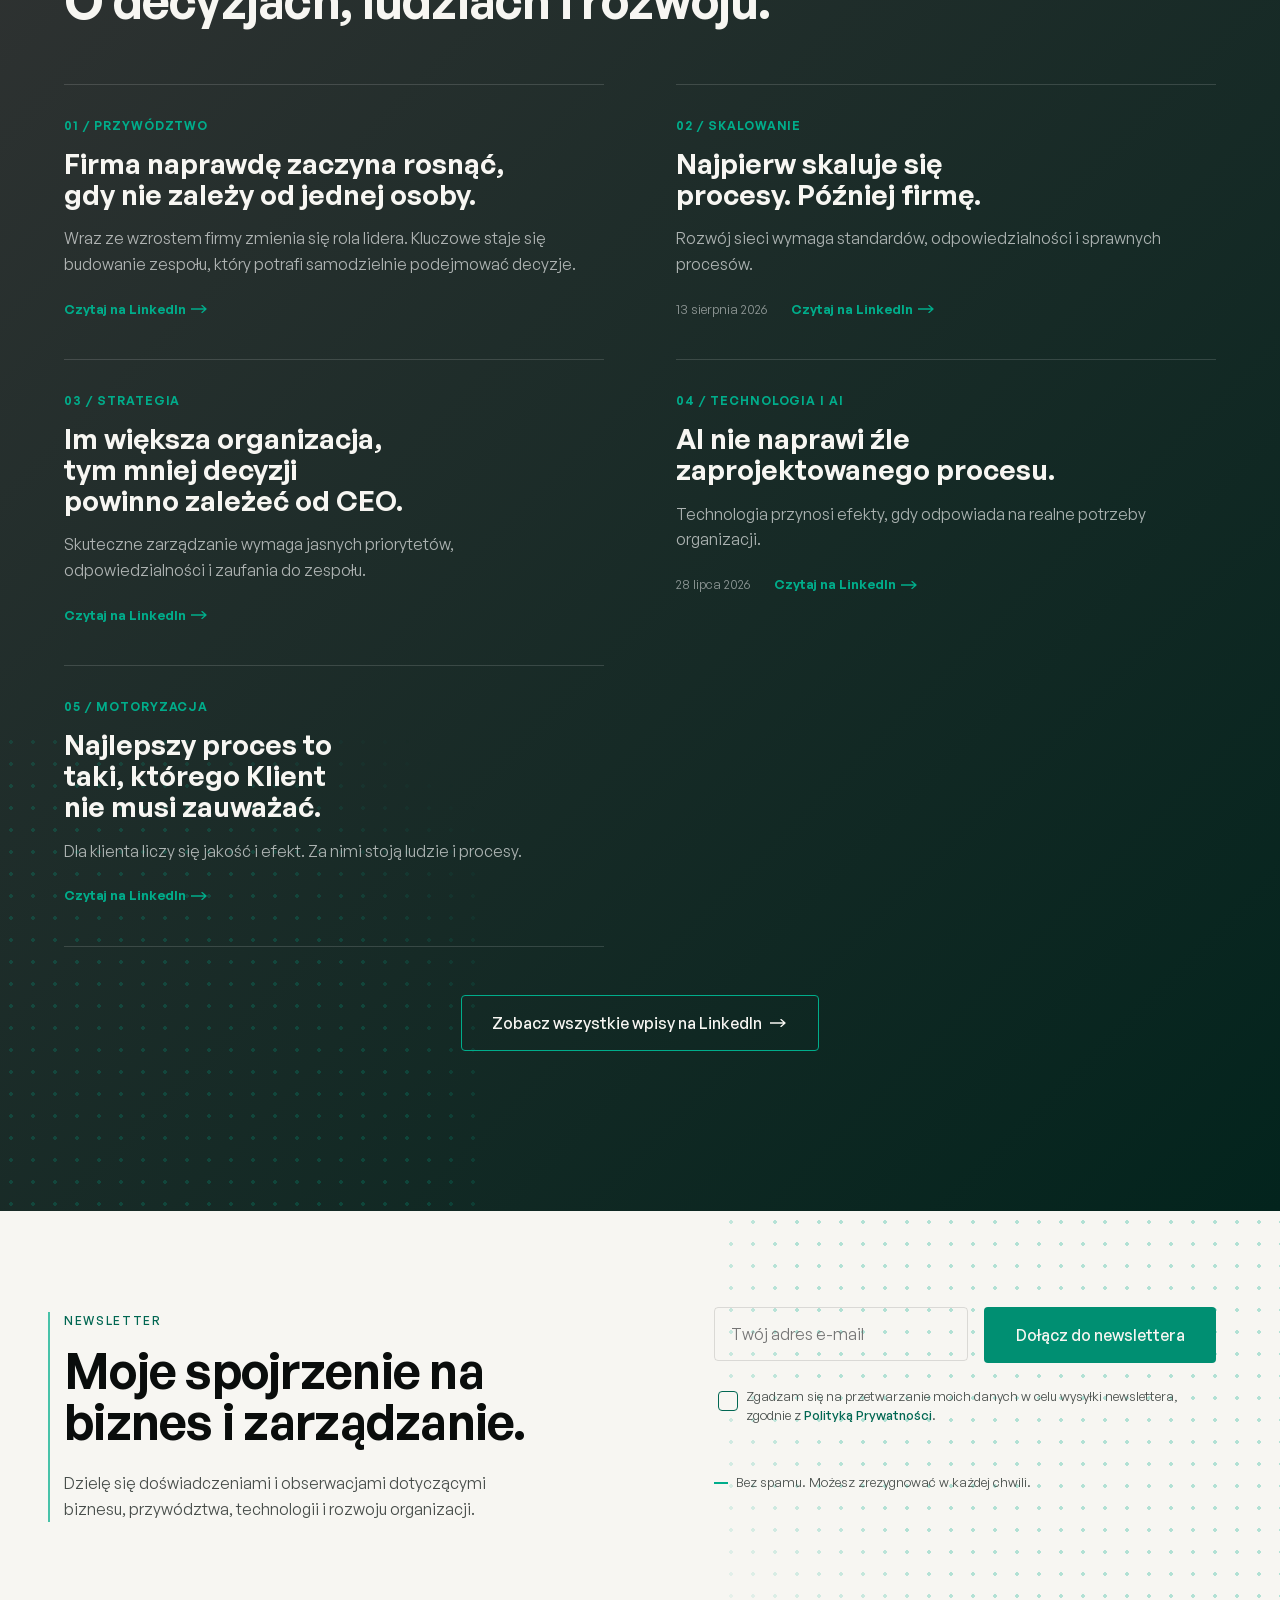
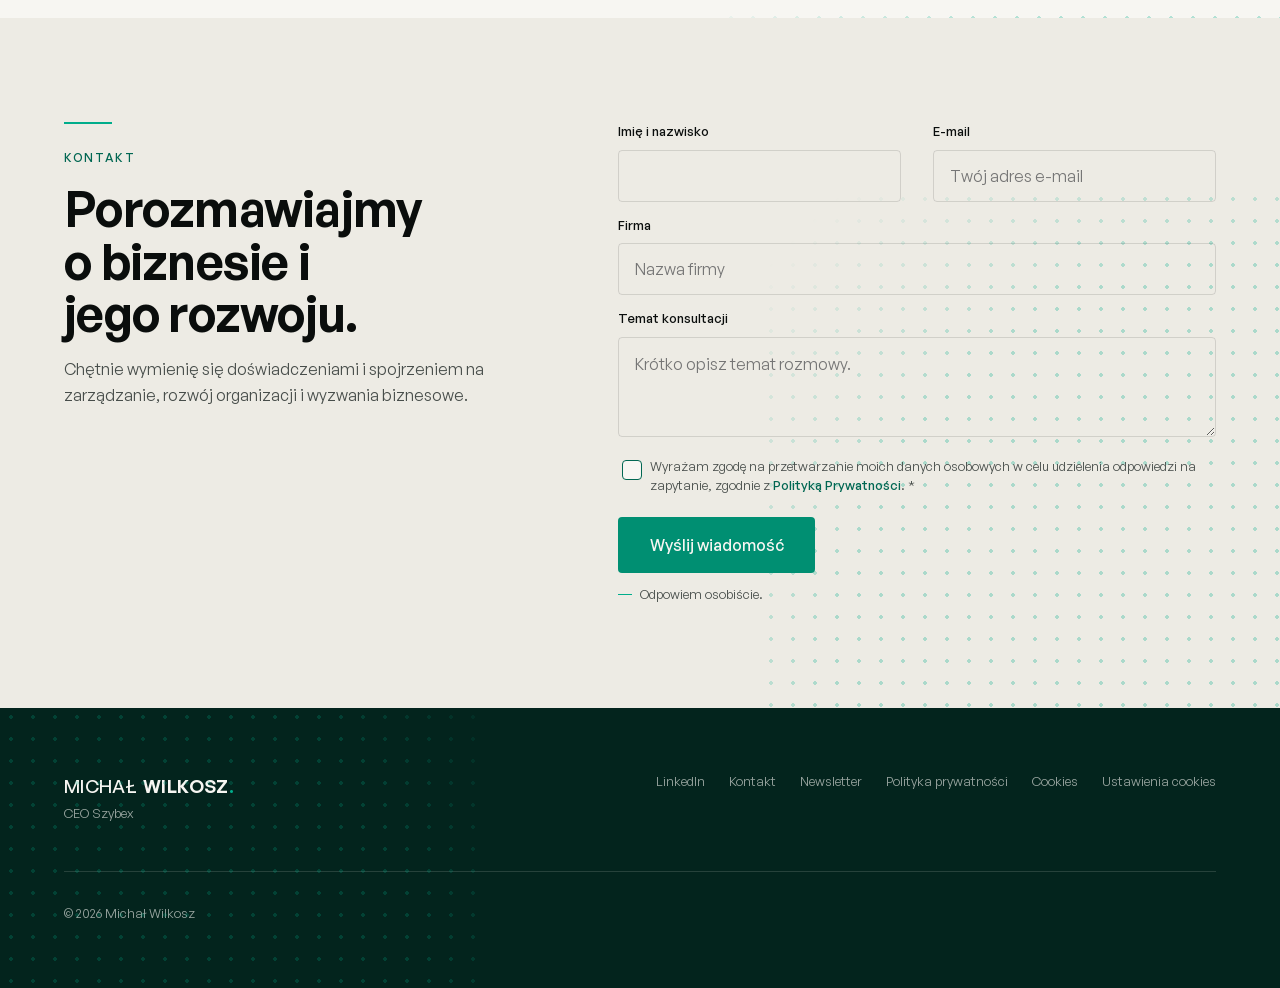
==== commit 80a852d8: "Copy: CEO w 2026 w wyniku restrukturyzacji (kolejność przyczynowa) Co-Authored-By: Claude Sonnet 5.5" ====
--- a/index.html
+++ b/index.html
@@ -223,8 +223,8 @@
                 W 2016 roku dołączyłem do Szybexu, rodzinnej firmy założonej w 1992 roku przez mojego ojca i jego wspólnika.
                 Rozpoczynałem od pracy blisko codziennych operacji, z czasem przejmując
                 odpowiedzialność za kolejne obszary biznesu. Od 2021 roku współtworzę zarząd
-                firmy, a w 2026 roku objąłem stanowisko CEO, aby poprowadzić ją przez etap
-                restrukturyzacji i przygotować na kolejną fazę rozwoju.
+                firmy, a w 2026 roku, w wyniku jej restrukturyzacji, objąłem stanowisko CEO, aby
+                poprowadzić Szybex na kolejny etap rozwoju.
               </p>
             </div>
 
@@ -316,8 +316,8 @@
           <p>
             Szybex jest częścią mojej historii od początku — firmę w 1992 roku założył mój
             ojciec wraz ze wspólnikiem. Zawodowo dołączyłem do niej w 2016 roku, od 2021
-            roku współtworzę zarząd, a w 2026 roku objąłem stanowisko CEO, aby poprowadzić
-            firmę przez etap restrukturyzacji. Przez te lata odpowiadałem za rozwój kolejnych obszarów
+            roku współtworzę zarząd, a w 2026 roku, w wyniku restrukturyzacji firmy, objąłem
+            stanowisko CEO. Przez te lata odpowiadałem za rozwój kolejnych obszarów
             biznesu, zespołów i struktur. Dziś Szybex ma 19 własnych oddziałów i ponad 180
             punktów partnerskich.
           </p>
@@ -343,7 +343,7 @@
             Doświadczenie zdobywałem blisko działalności operacyjnej, poznając realia pracy
             oddziałów i codziennych decyzji biznesowych. Z czasem moja odpowiedzialność
             obejmowała coraz więcej obszarów działalności — od wejścia do zarządu w 2021 roku
-            po objęcie stanowiska CEO w 2026 roku.
+            po objęcie stanowiska CEO w 2026 roku, w wyniku restrukturyzacji firmy.
           </p>
           <p>
             Jednym z kluczowych etapów rozwoju Szybexu było przejście od bezpośredniej kontroli
@@ -380,7 +380,7 @@
           </li>
           <li class="szybex-timeline__item">
             <span class="szybex-timeline__year">2026</span>
-            <span class="szybex-timeline__label">Obejmuję stanowisko CEO i prowadzę restrukturyzację</span>
+            <span class="szybex-timeline__label">Po restrukturyzacji obejmuję stanowisko CEO</span>
           </li>
           <li class="szybex-timeline__item szybex-timeline__item--today timeline-anchor">
             <span class="szybex-timeline__year">Dziś</span>
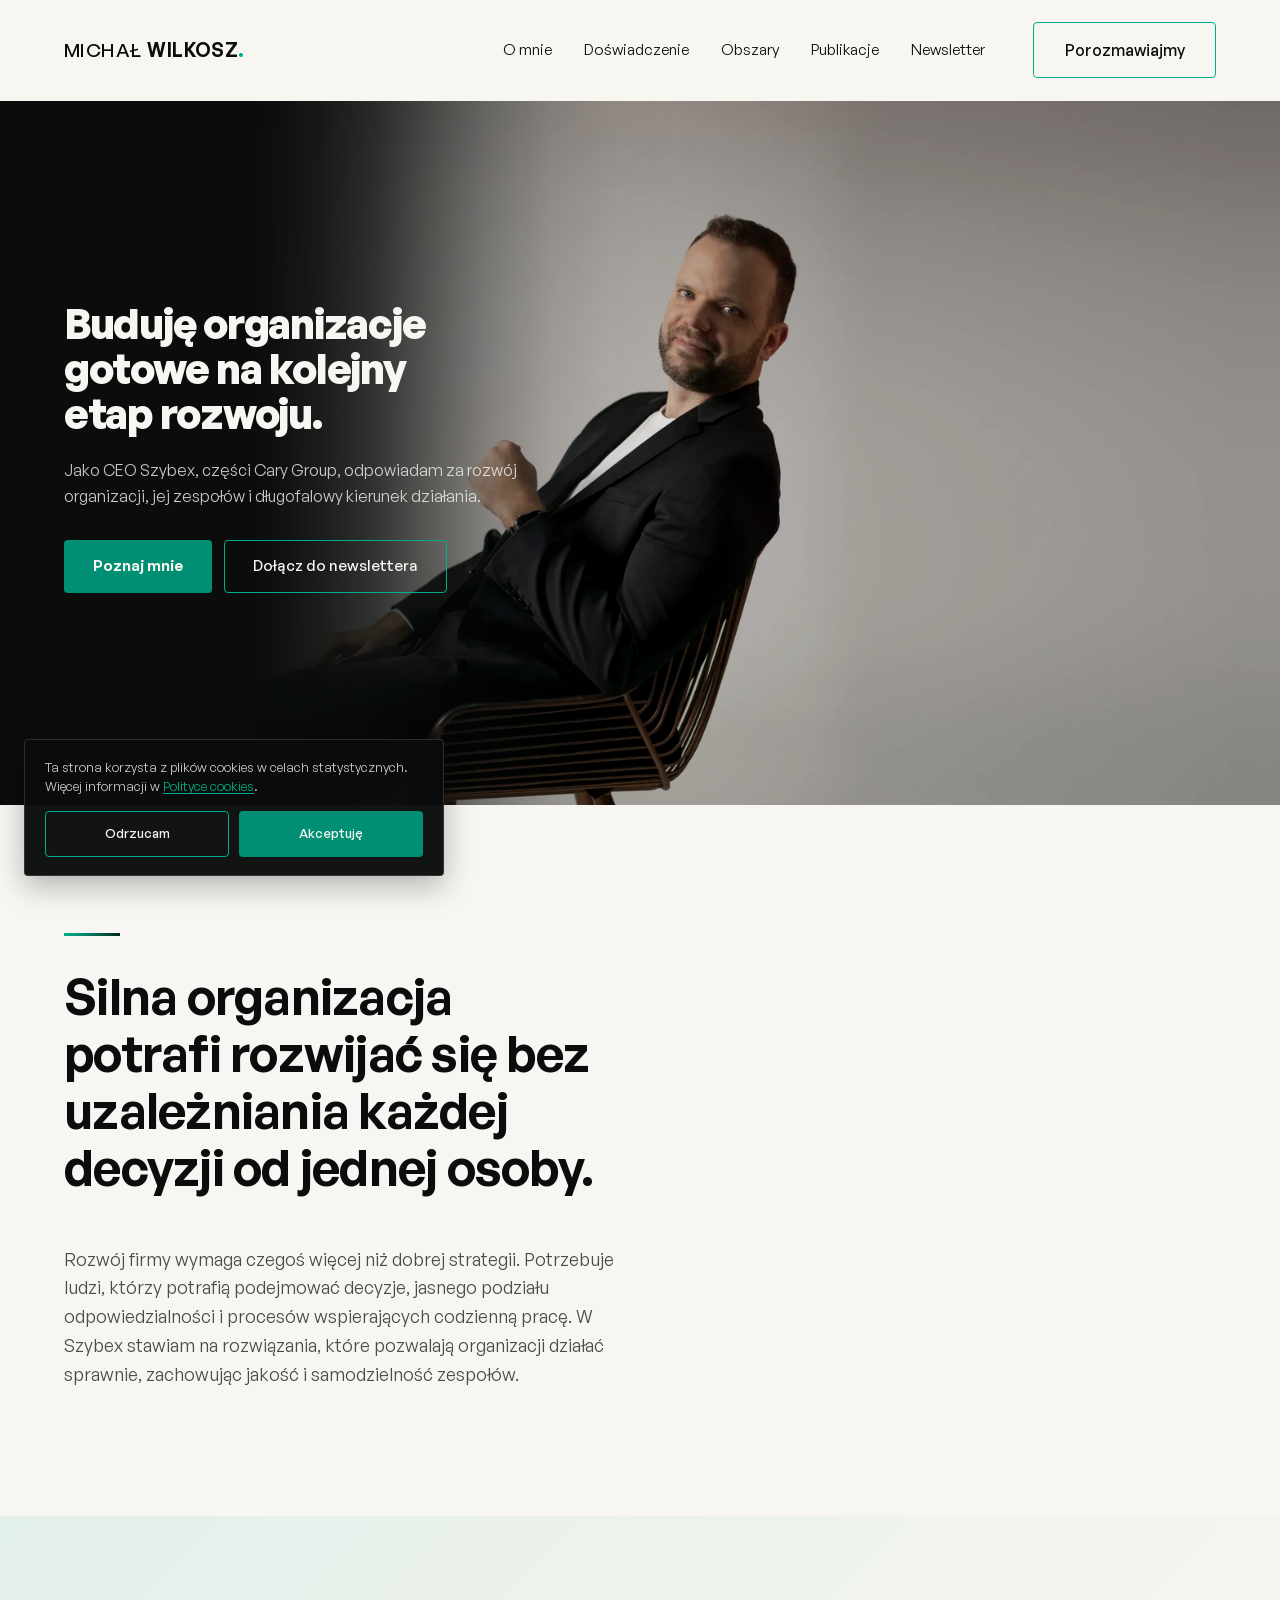
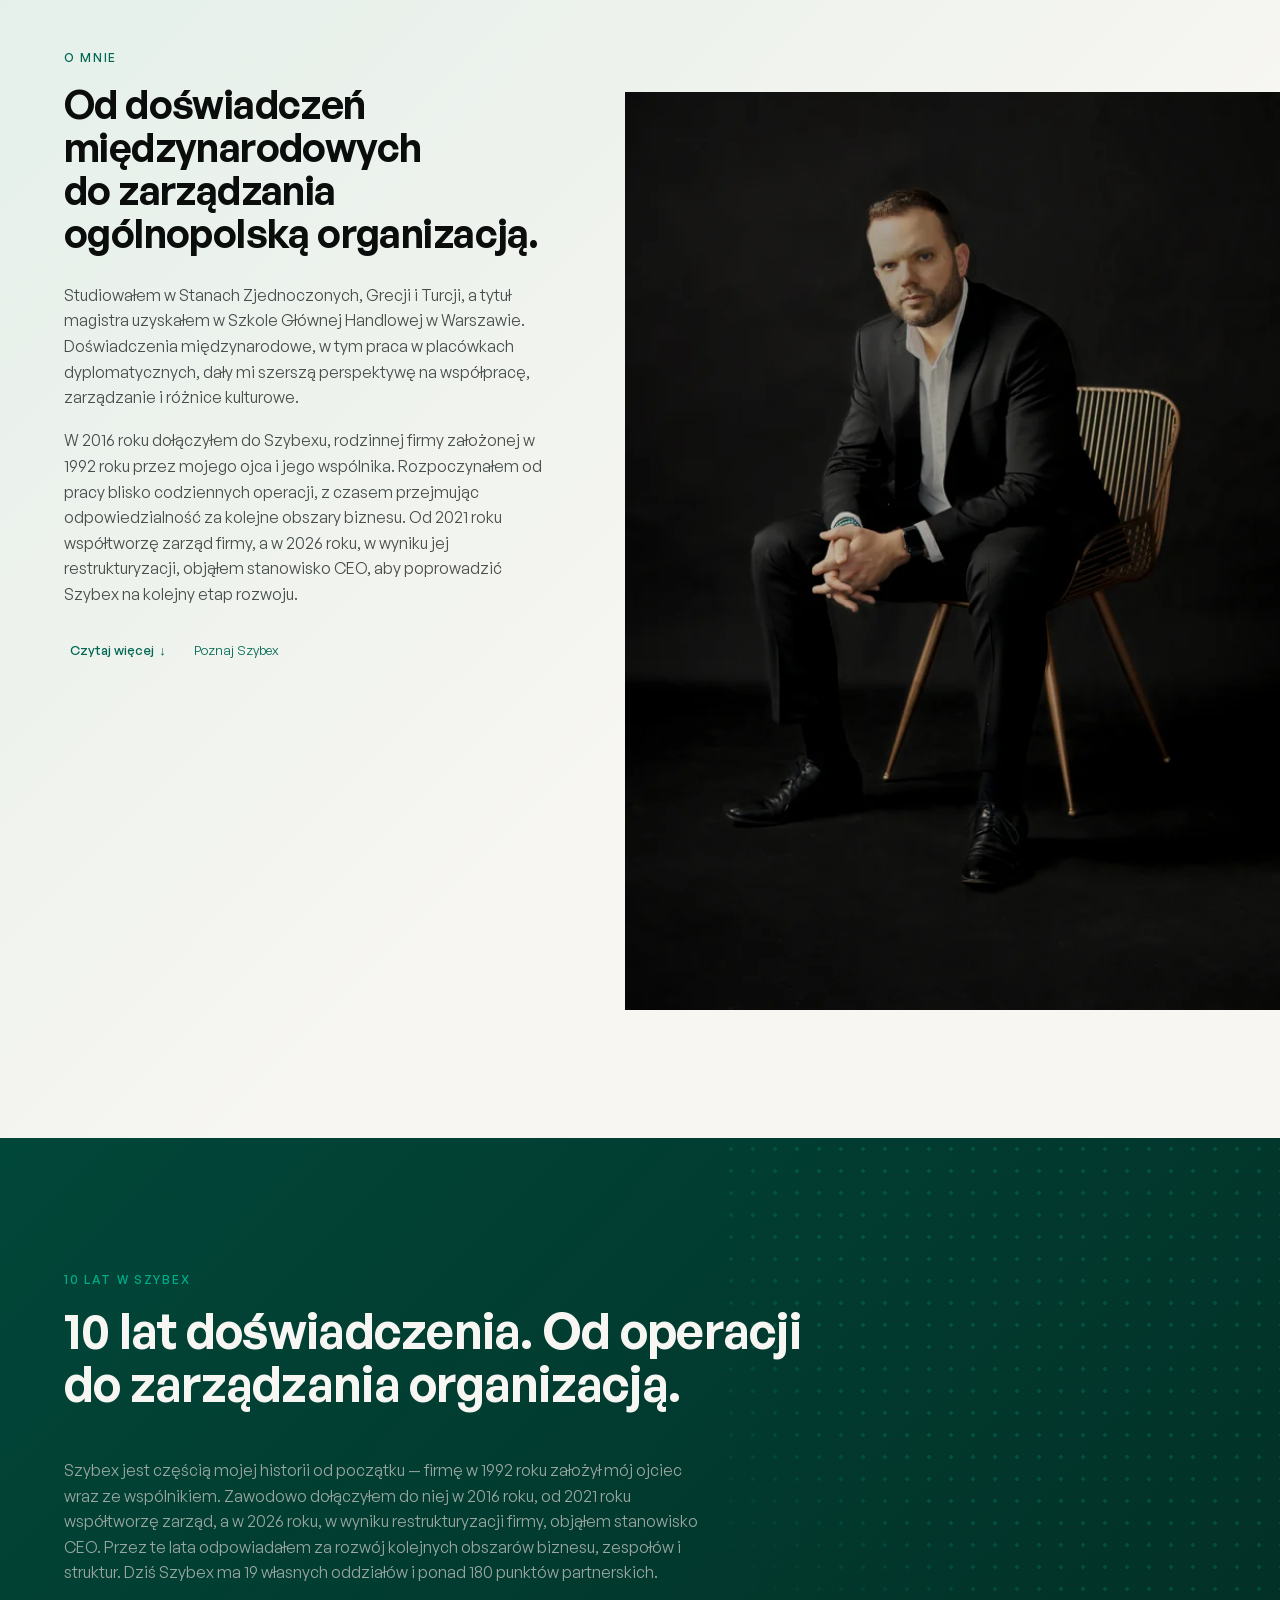
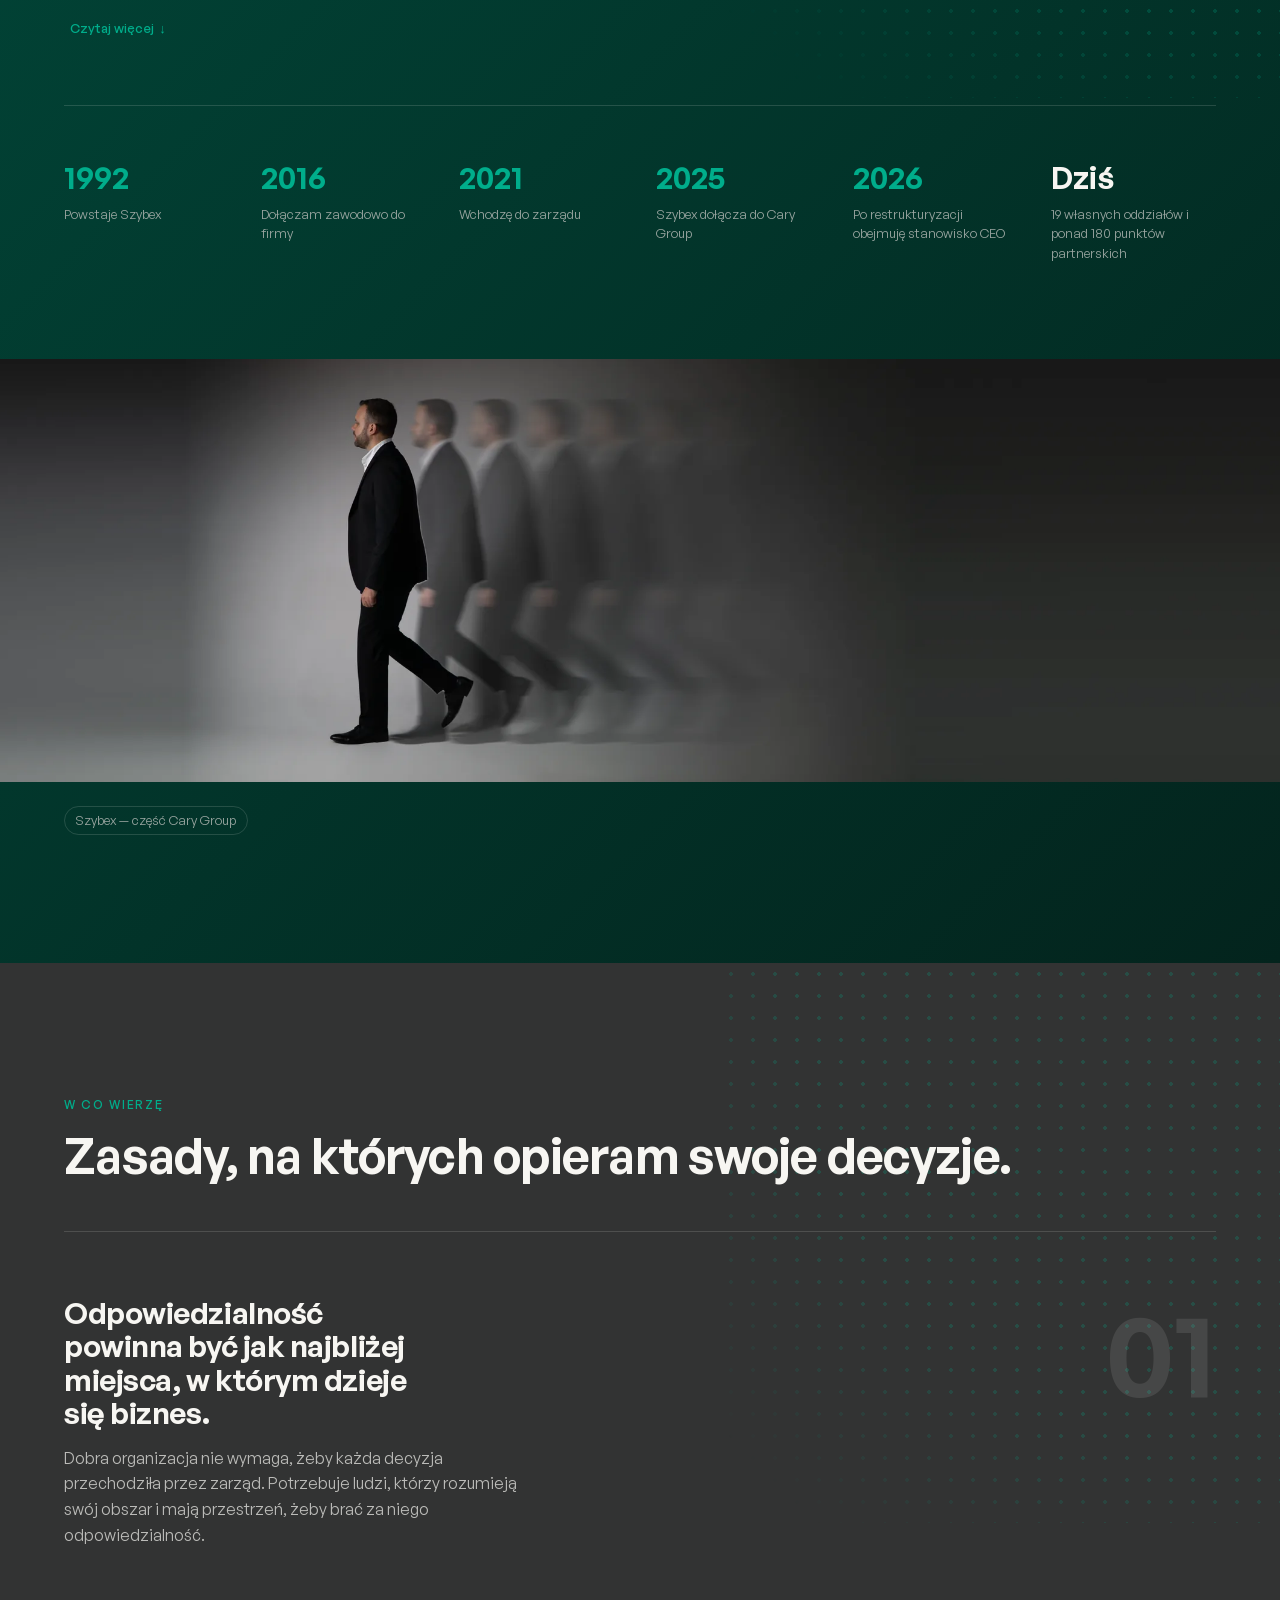
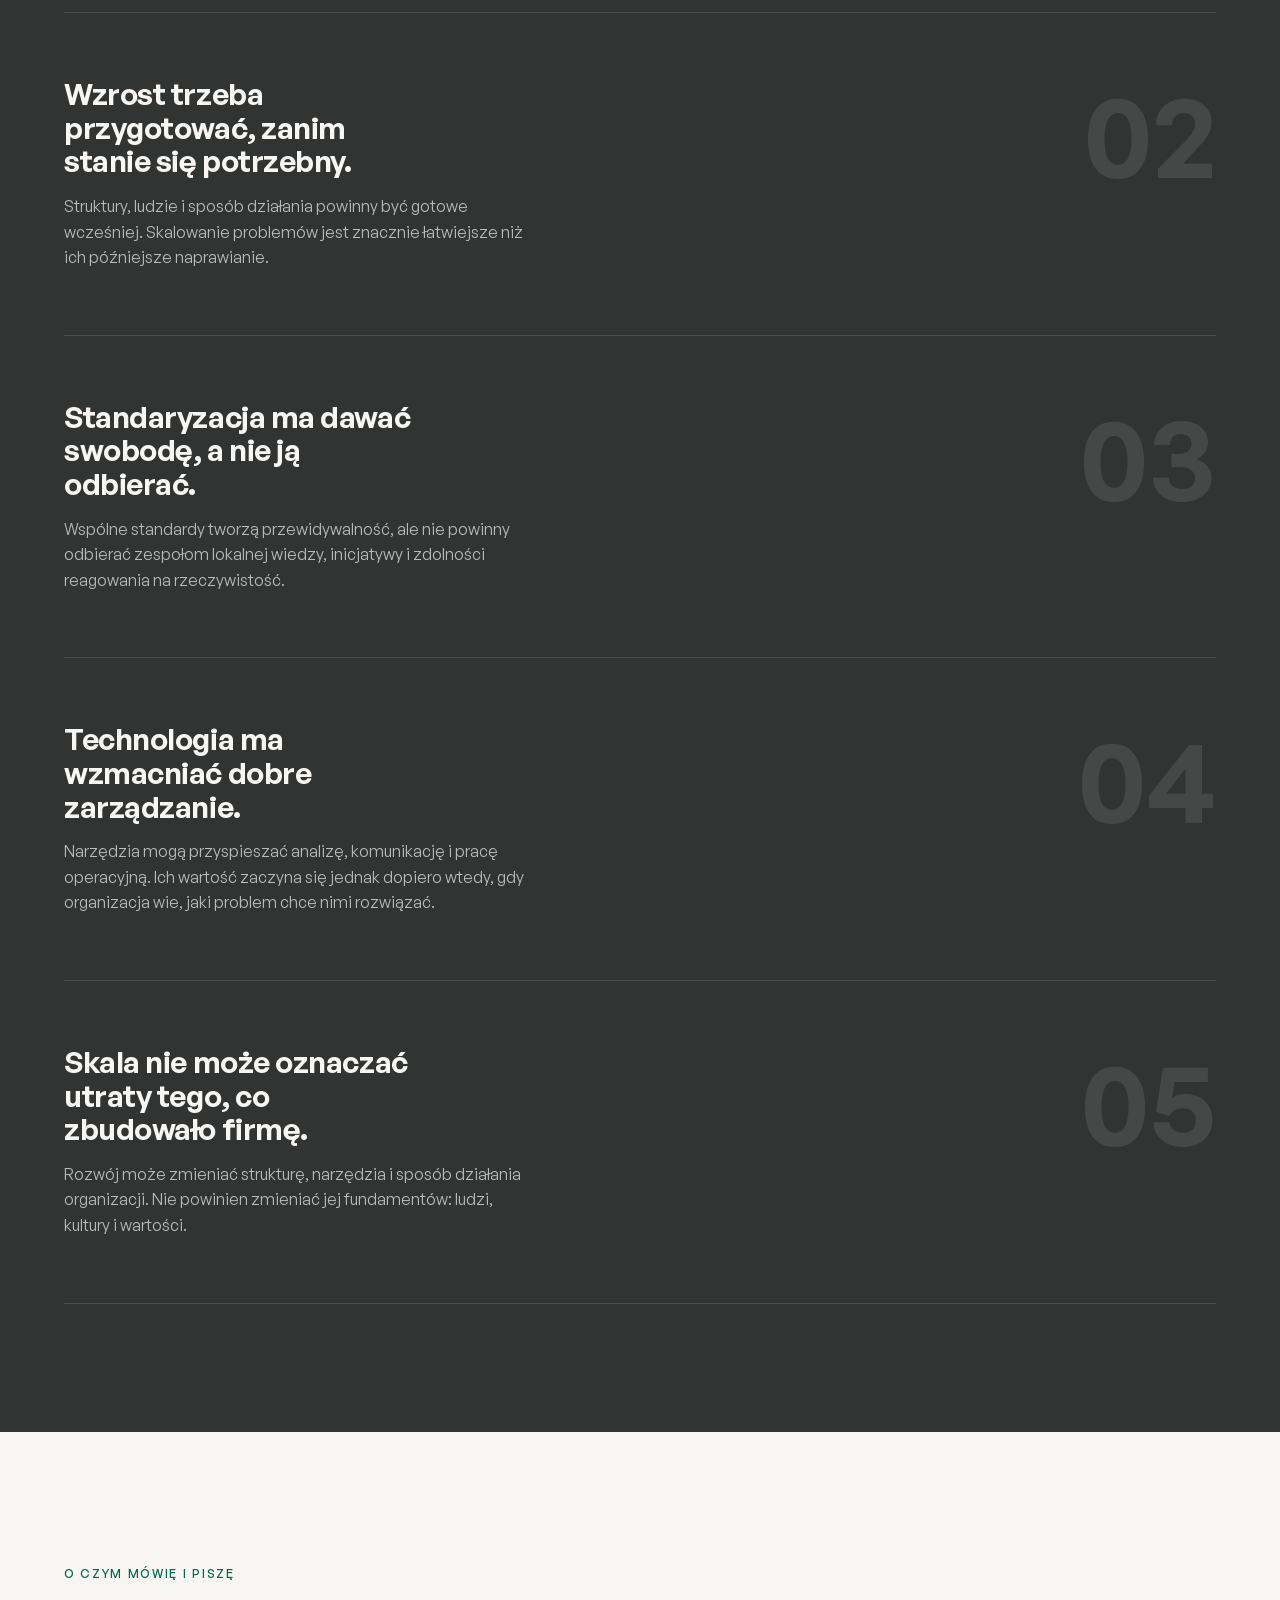
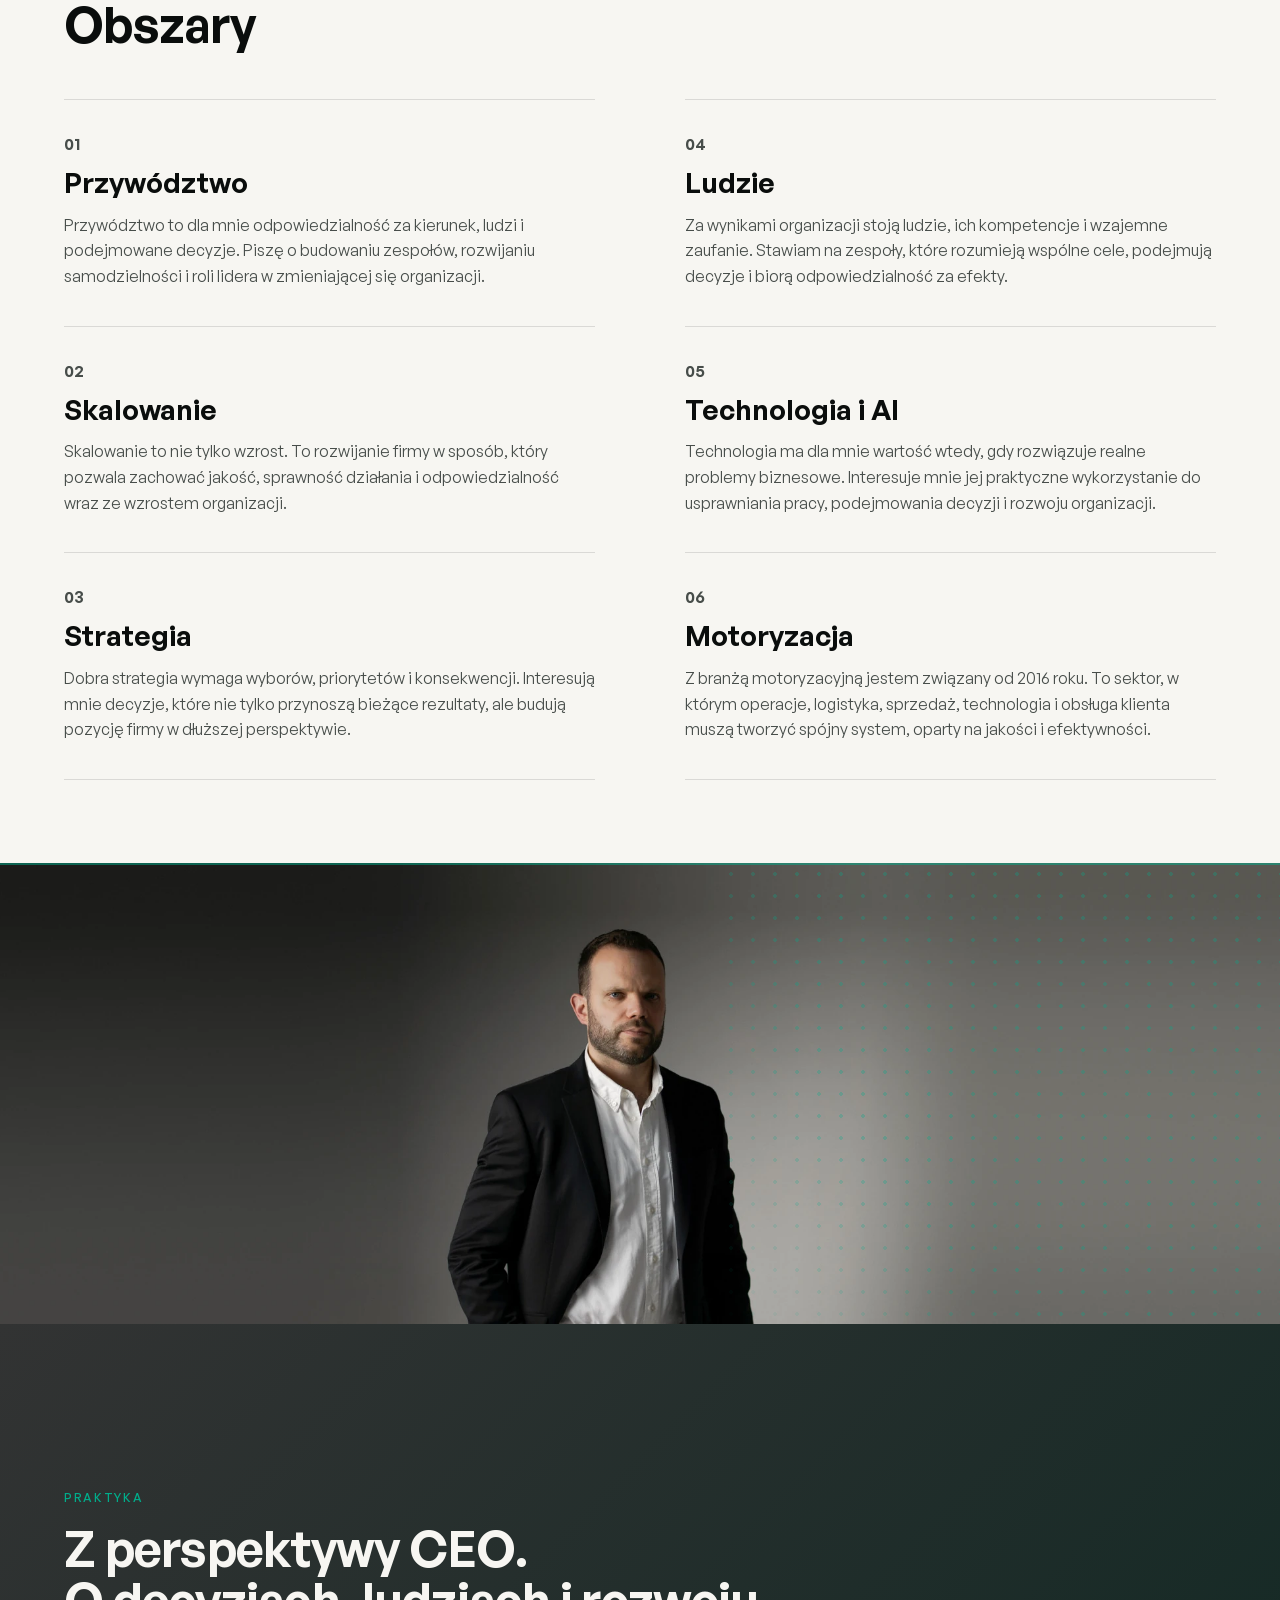
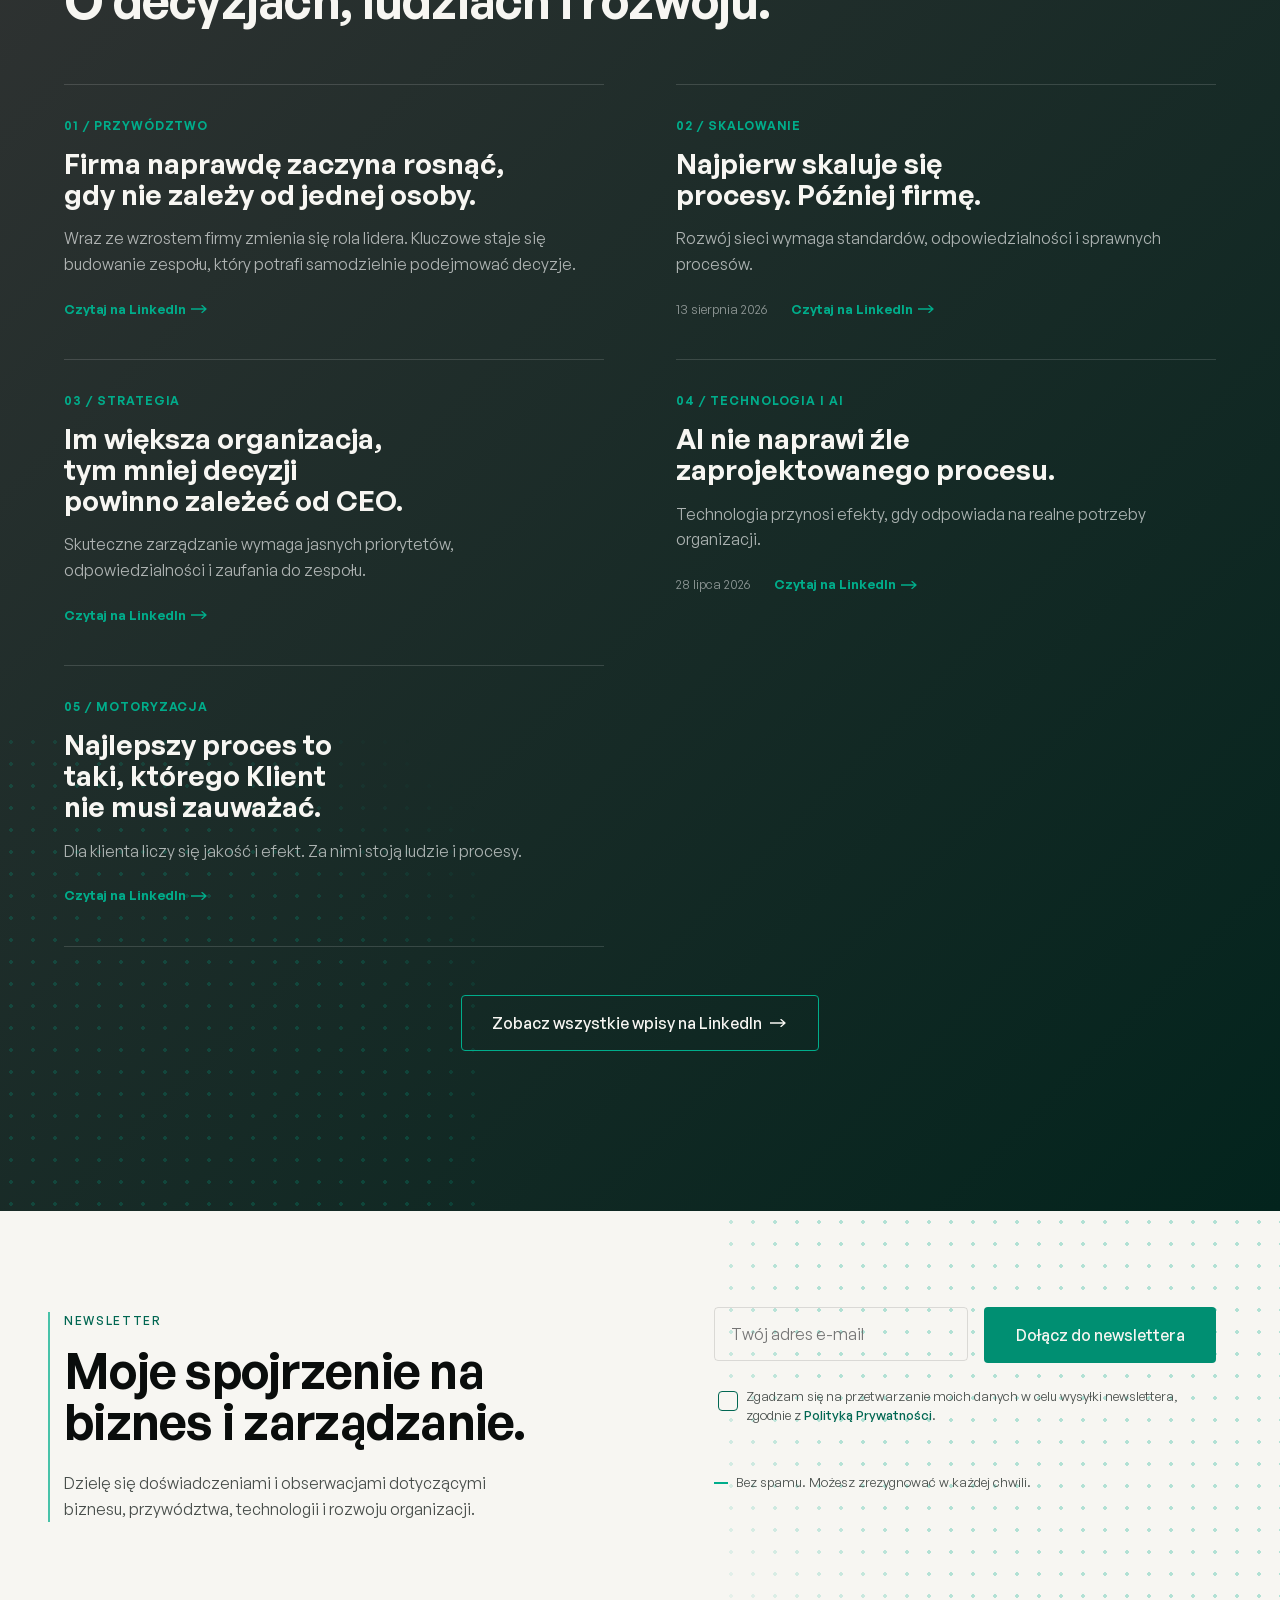
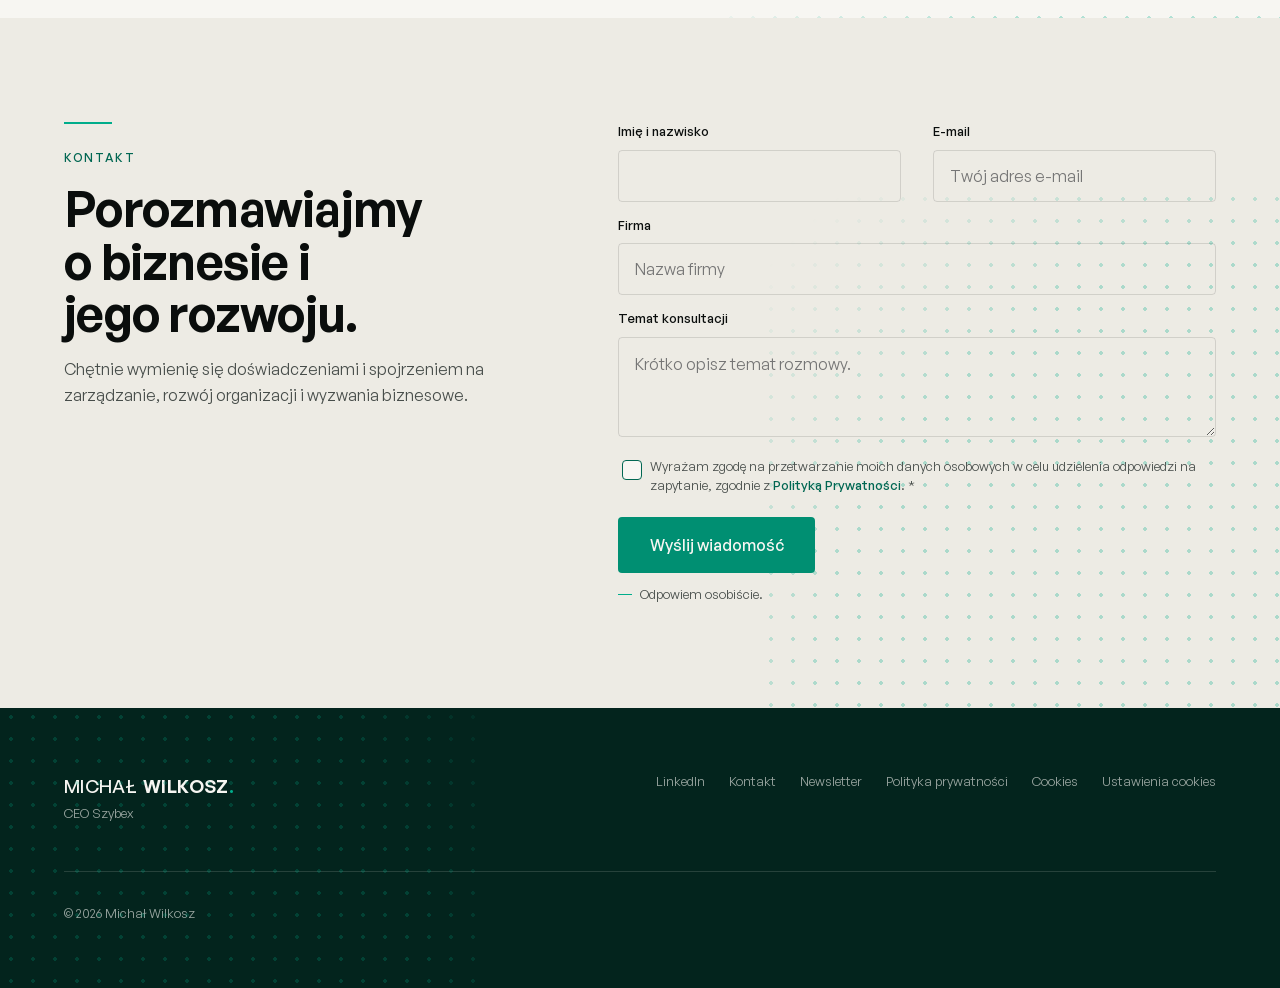
==== commit efe745b9: "Body copy po 'Czytaj więcej' tego samego rozmiaru co reszta (14 px telefon); tag Cary Group pod zdję" ====
--- a/index.html
+++ b/index.html
@@ -294,7 +294,6 @@
         <div class="eyebrow-block reveal">
           <p class="eyebrow">10 lat w Szybex</p>
           <h2 class="section-title szybex__headline">10 lat doświadczenia. Od operacji do zarządzania organizacją.</h2>
-          <span class="badge szybex__meta">Szybex — część Cary Group</span>
         </div>
 
         <figure class="szybex__photo reveal">
@@ -311,6 +310,8 @@
             />
           </picture>
         </figure>
+
+        <span class="badge szybex__meta">Szybex — część Cary Group</span>
 
         <div class="szybex__intro reveal">
           <p>
--- a/css/style.css
+++ b/css/style.css
@@ -750,6 +750,13 @@
   margin-top: 1.1em;
 }
 
+/* tekst po „Czytaj więcej” ma ten sam rozmiar co reszta body copy (14 px na telefonie, 16 px na desktopie) */
+@media (max-width: 767px) {
+  .disclosure__content p {
+    font-size: var(--body-mobile);
+  }
+}
+
 /* Forms */
 .field {
   margin-bottom: var(--sp-3);
@@ -1869,7 +1876,21 @@
 }
 
 .szybex__meta {
+  /* tag „część Cary Group” siedzi pod zdjęciem (na telefonie zaraz pod nim, na desktopie pod panoramą) */
+  display: block;
+  width: fit-content;
   margin-top: var(--sp-3);
+}
+@media (max-width: 899px) {
+  .szybex__flow .szybex__photo {
+    margin-bottom: 0;
+  }
+}
+@media (min-width: 900px) {
+  .szybex__meta {
+    order: 11;
+    align-self: flex-start;
+  }
 }
 
 /* Editorial timeline — Michał na tle historii firmy, nie karty SaaS */
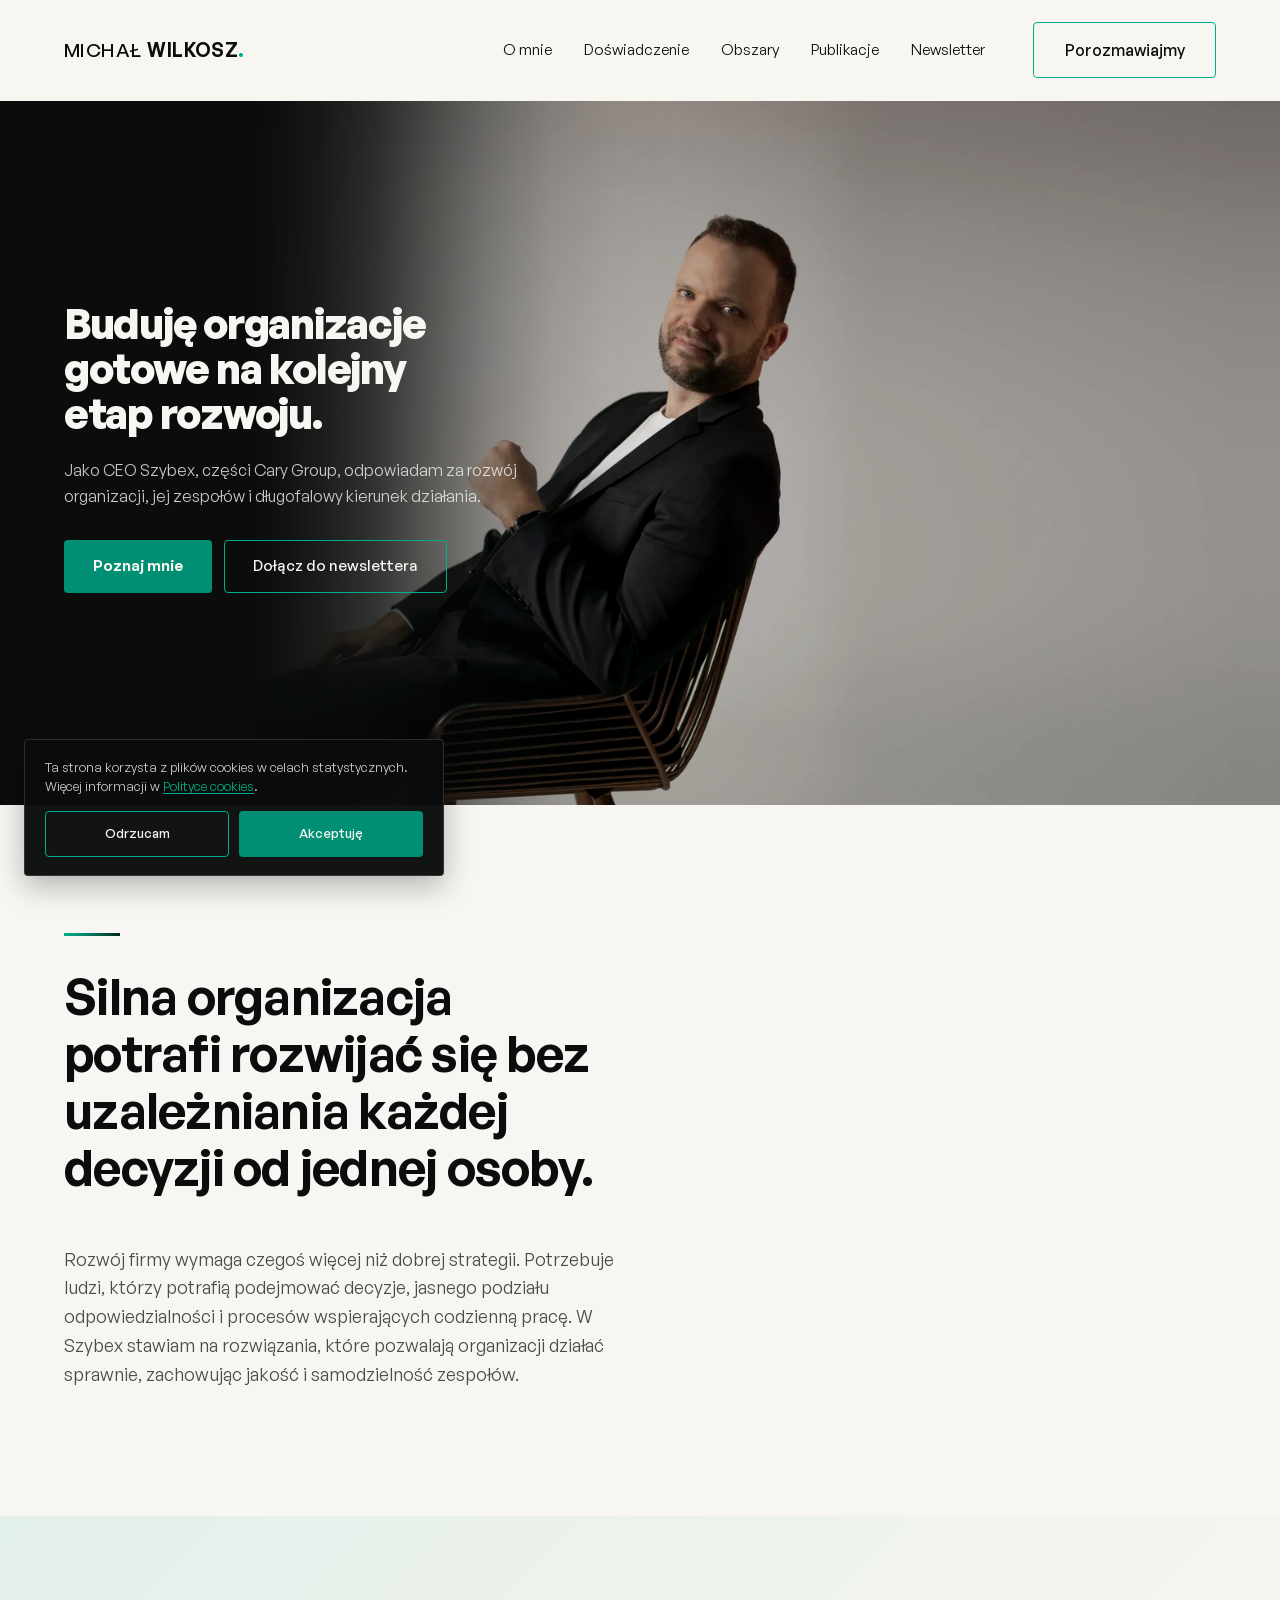
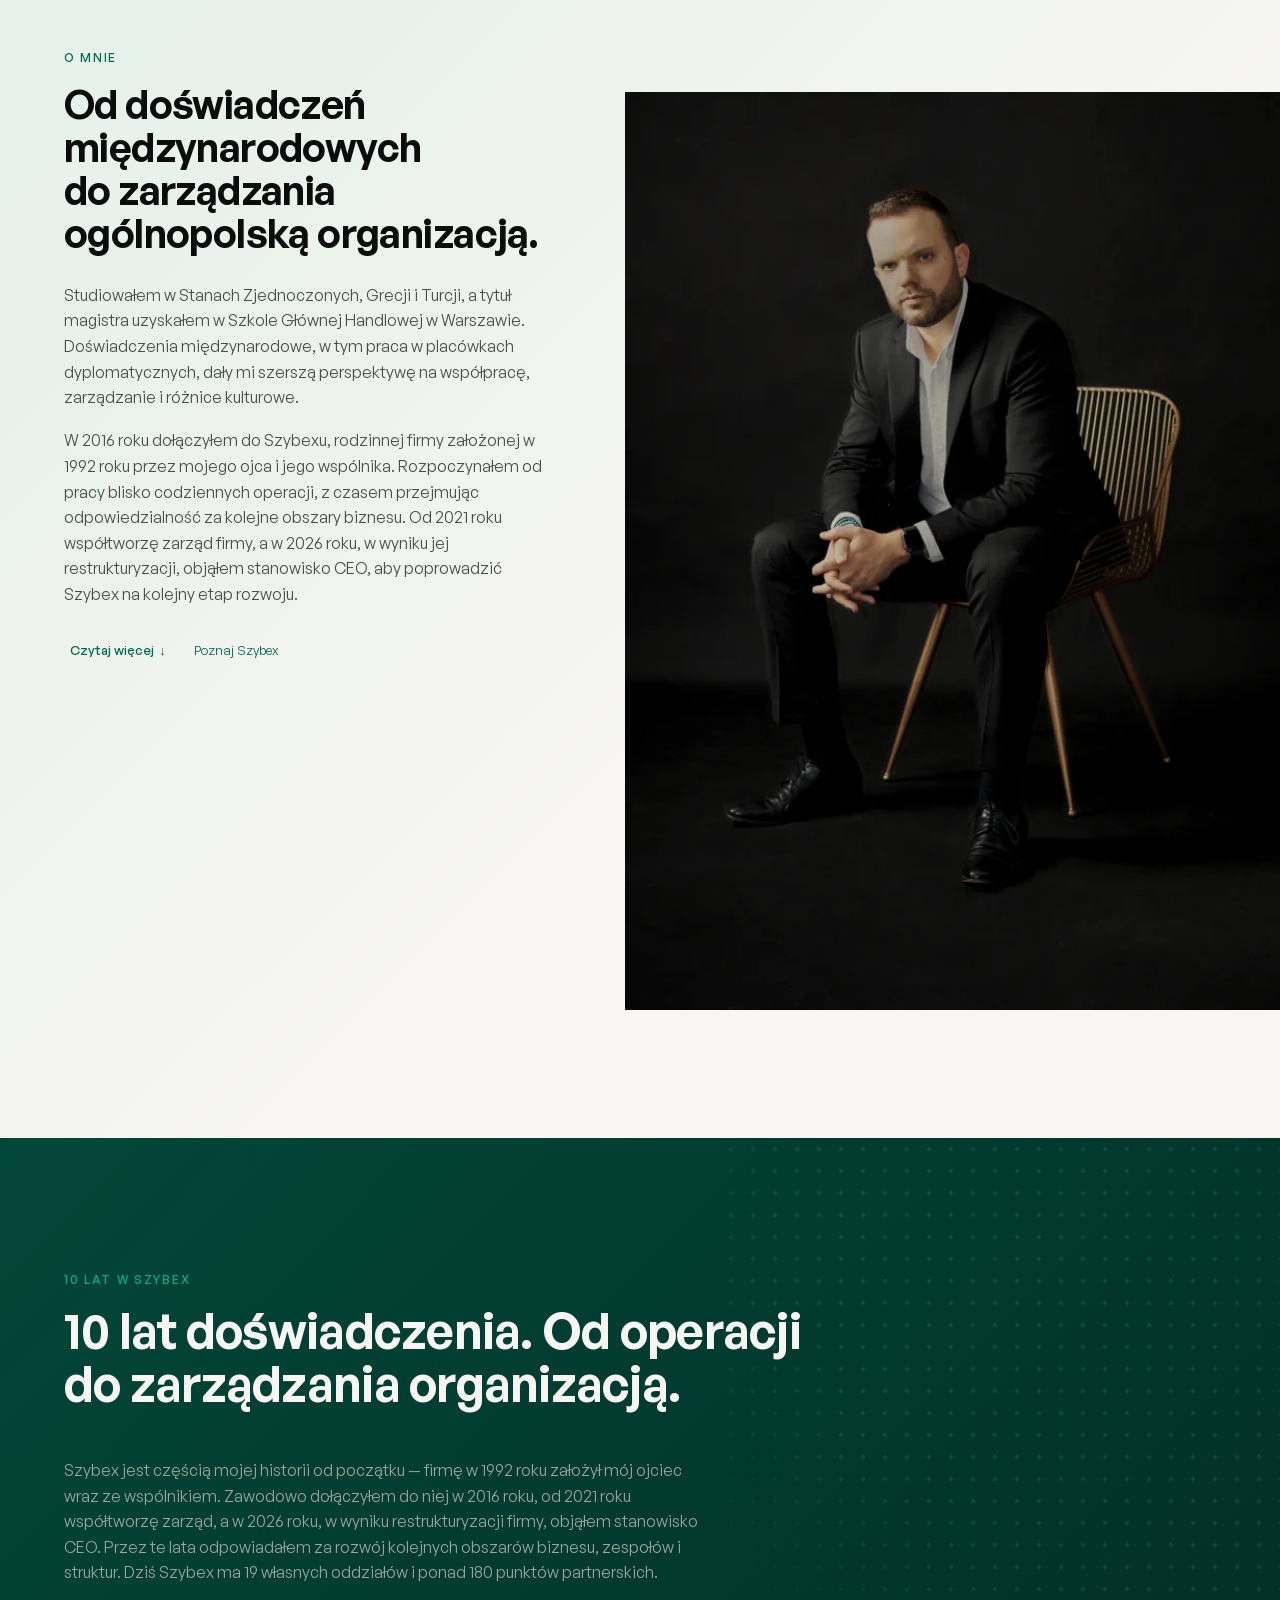
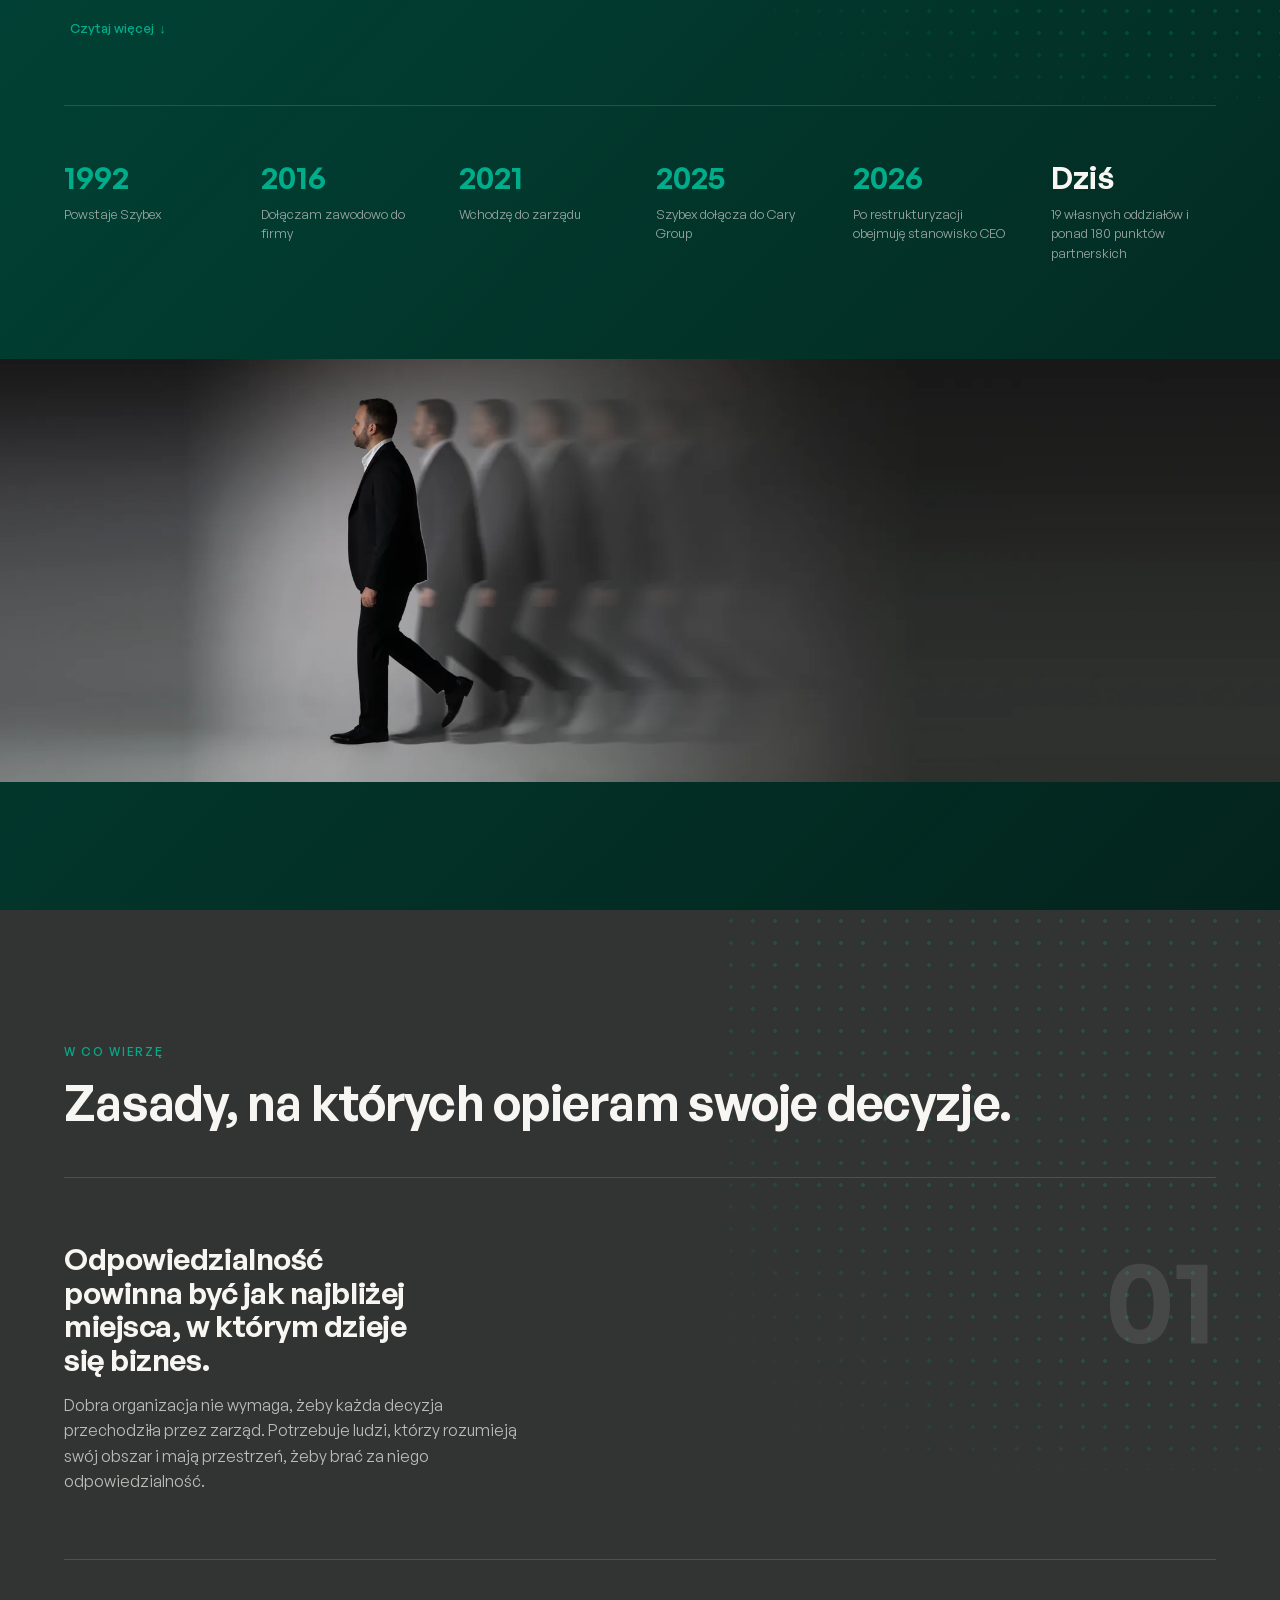
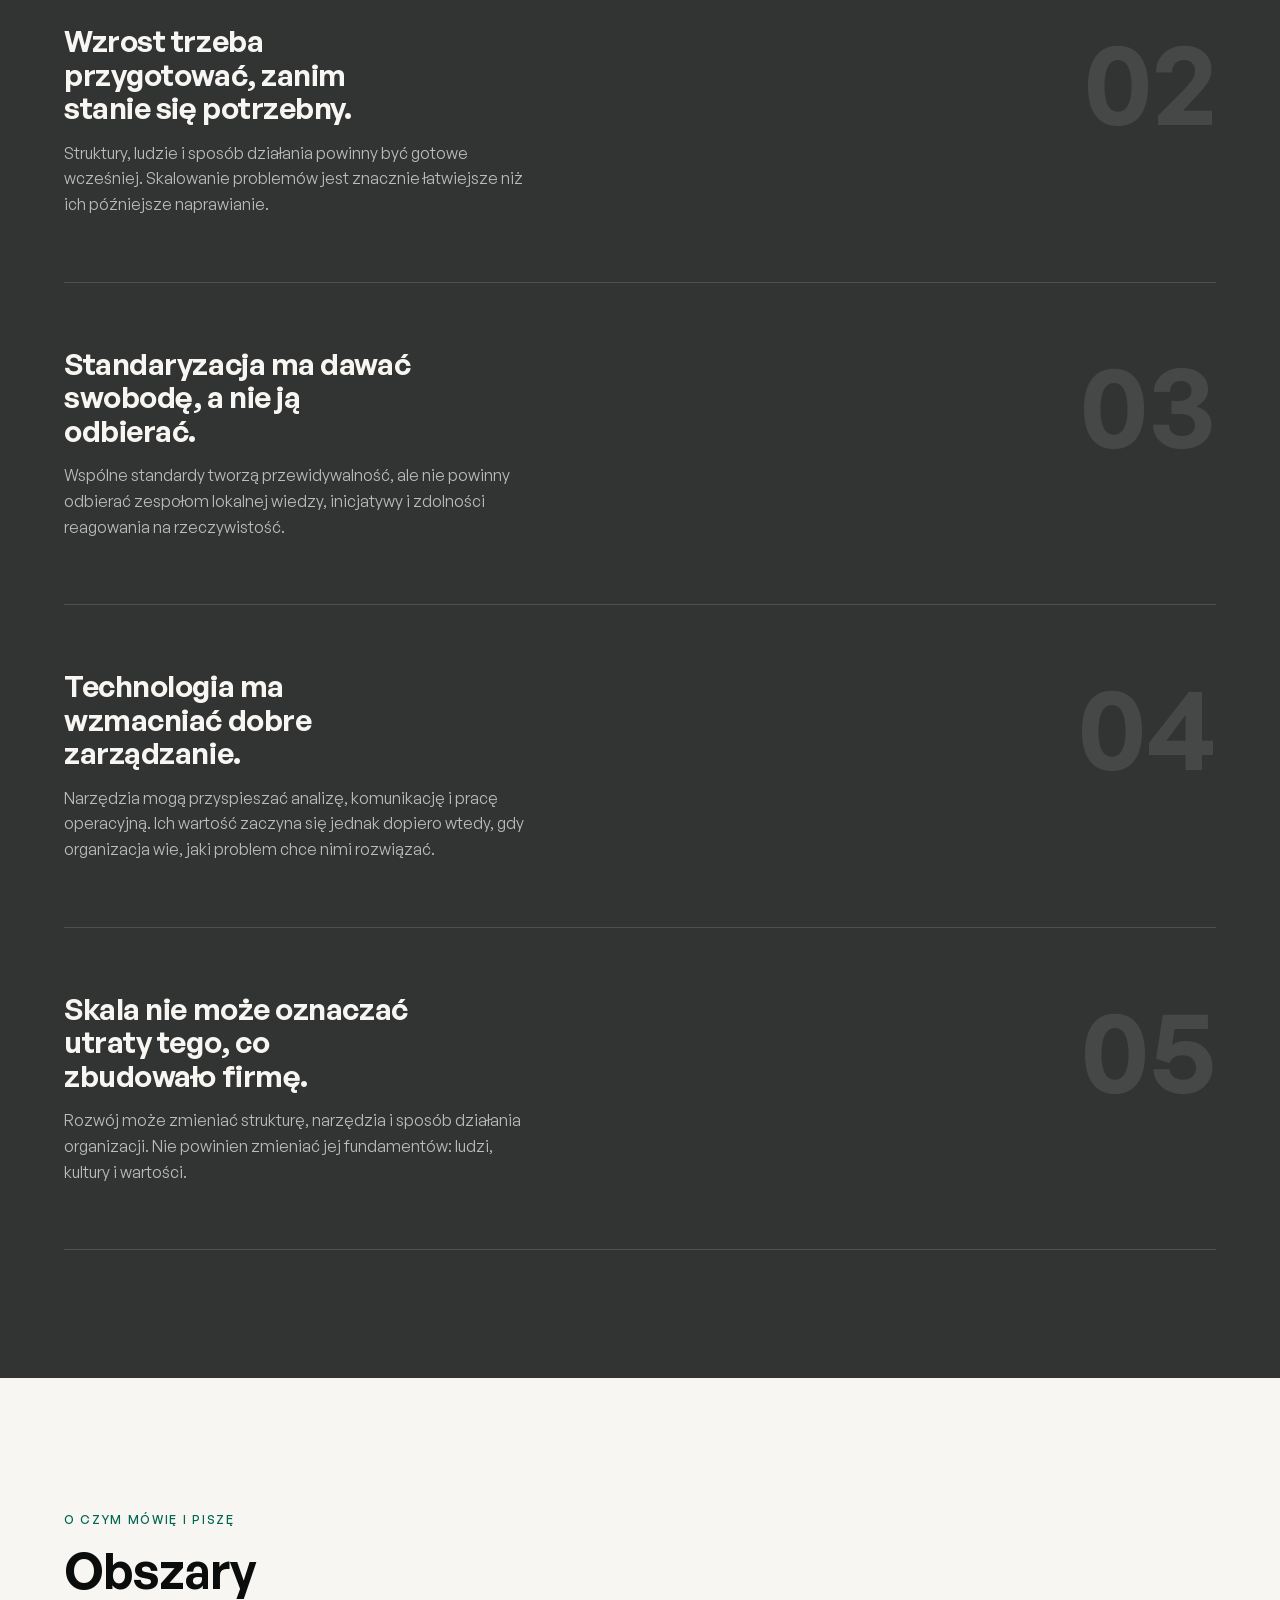
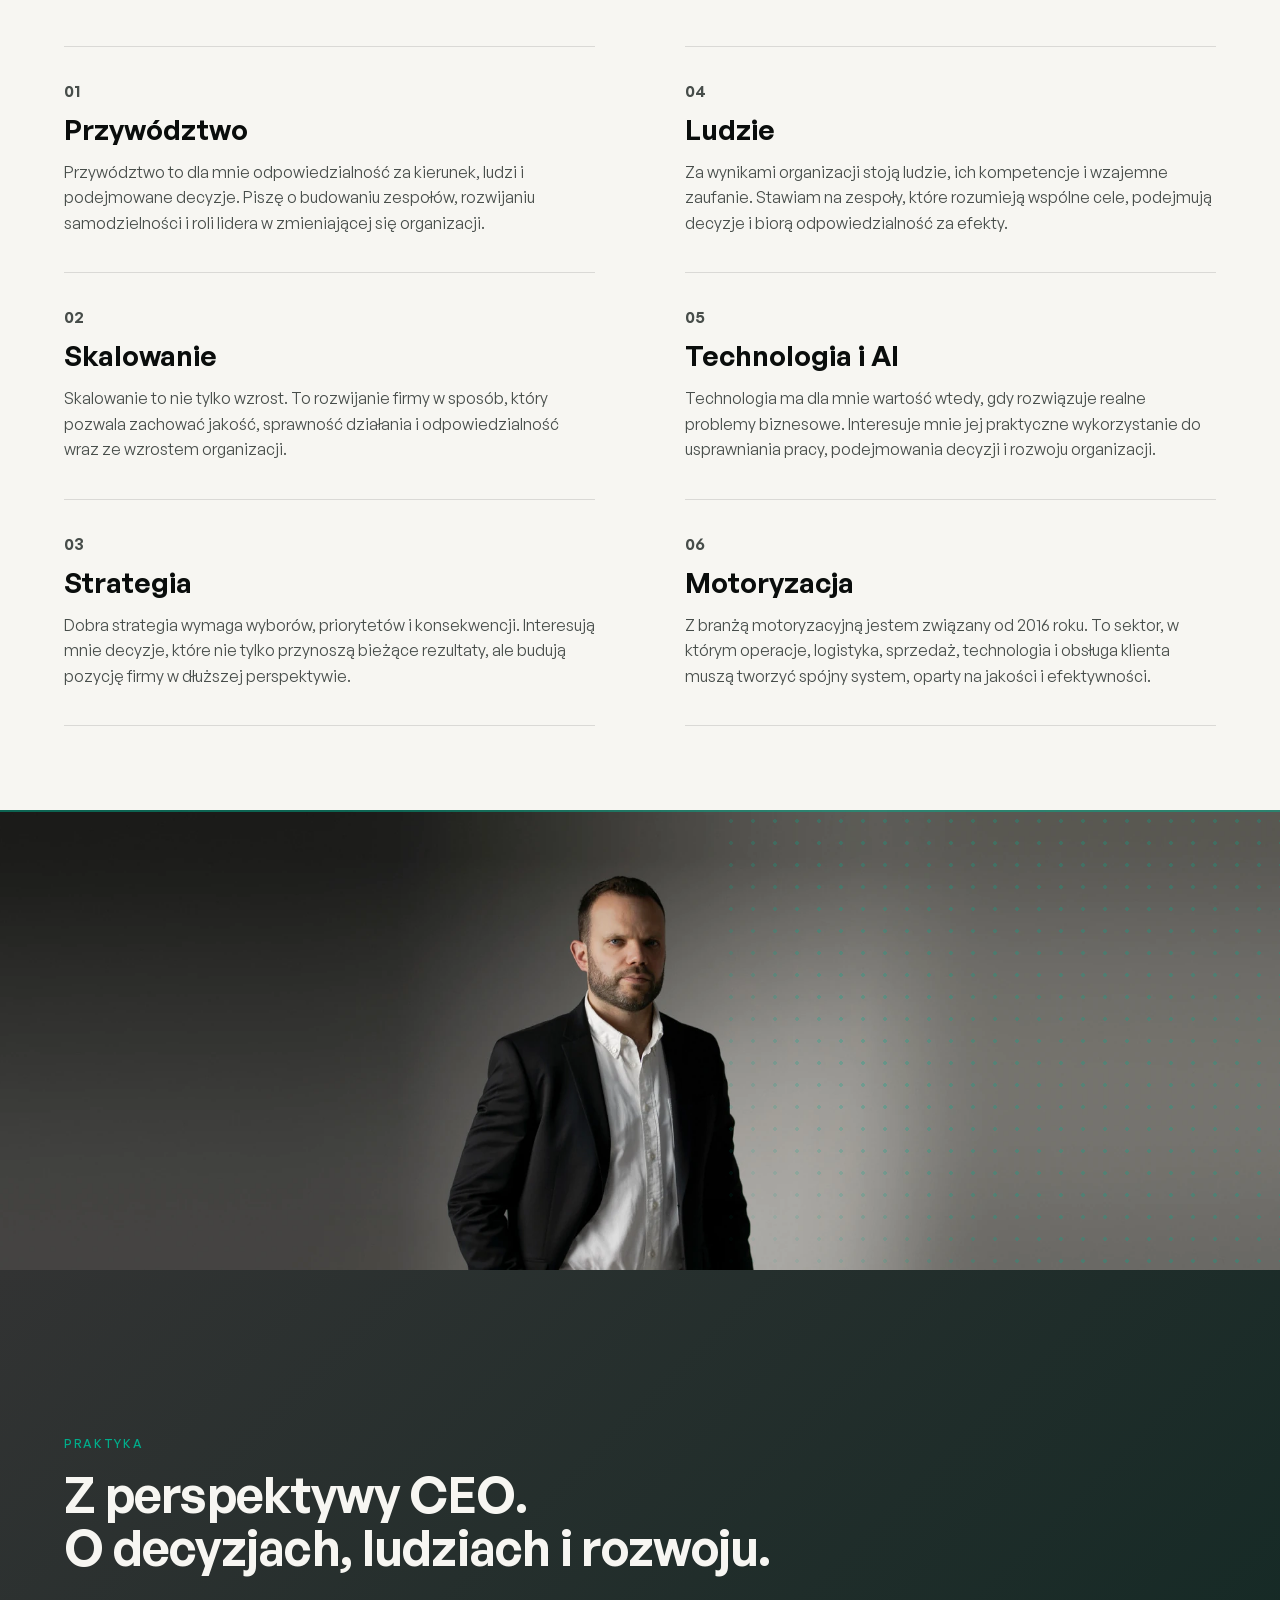
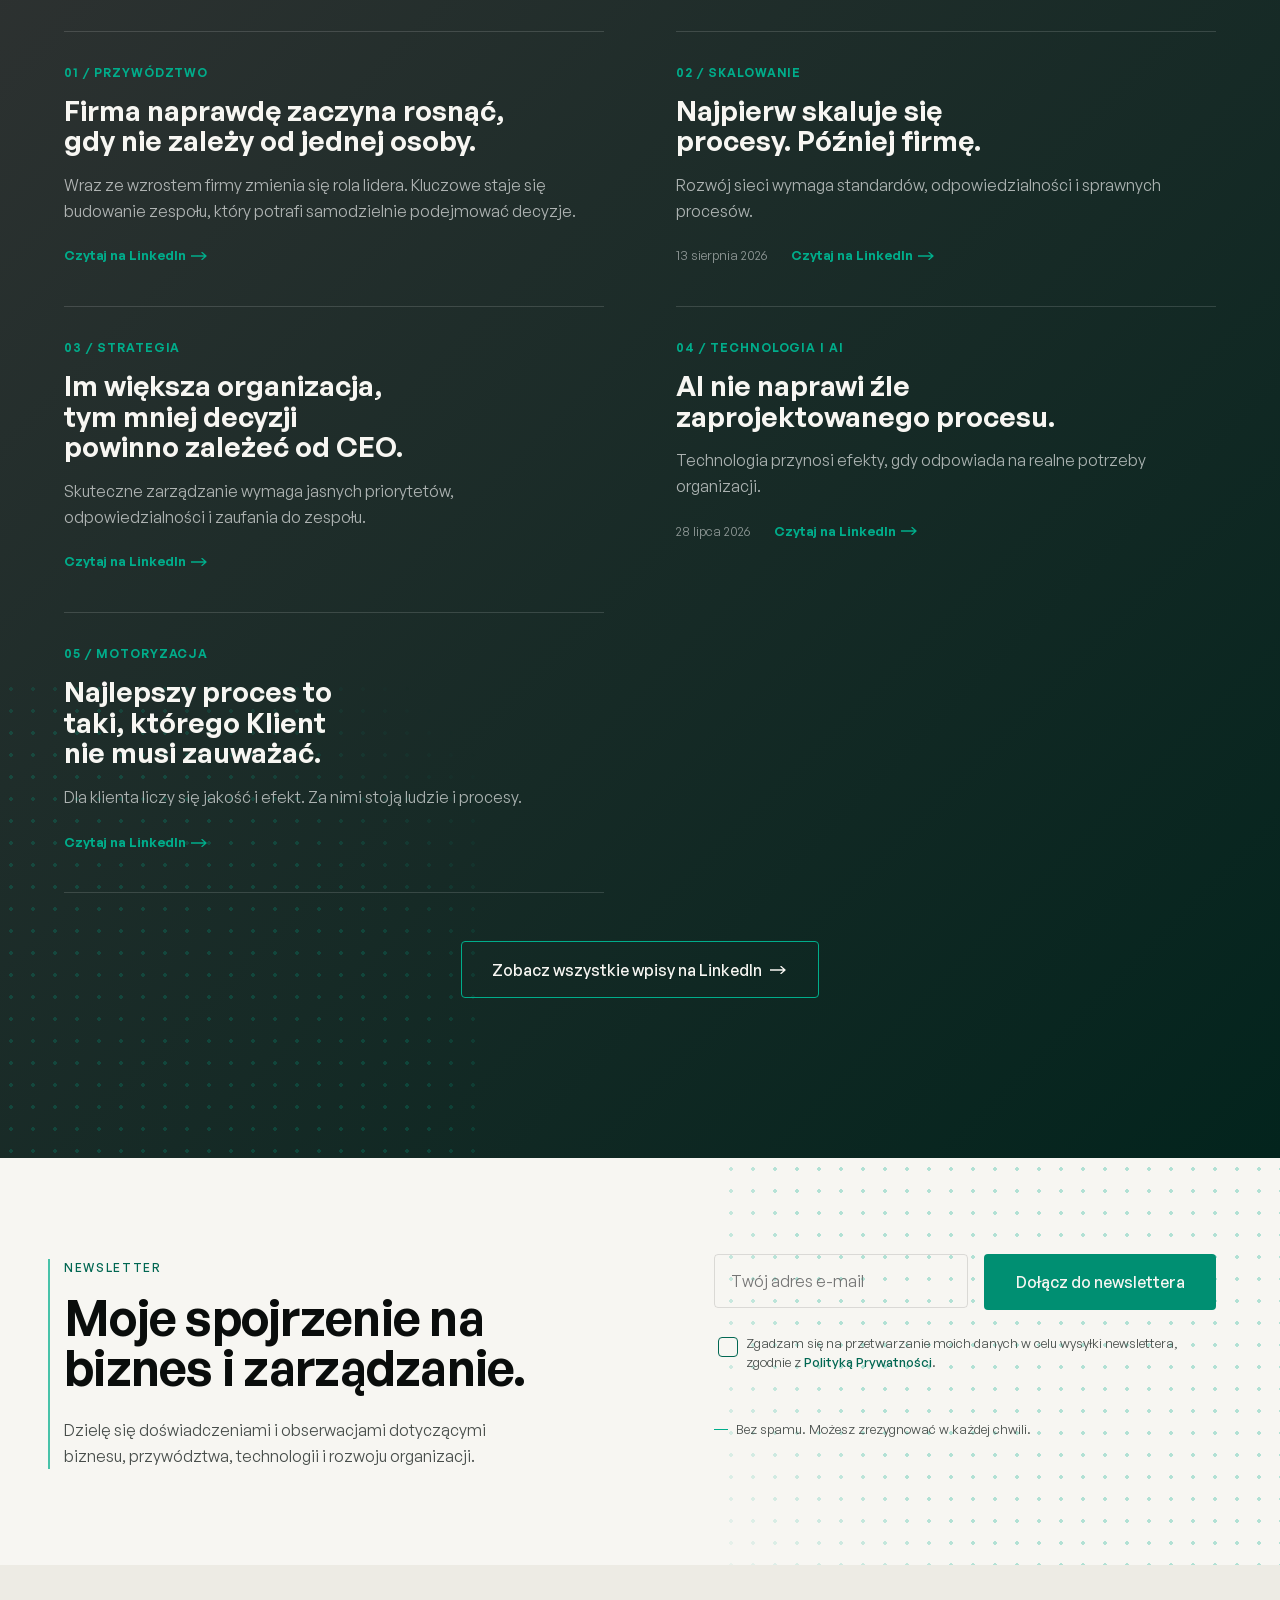
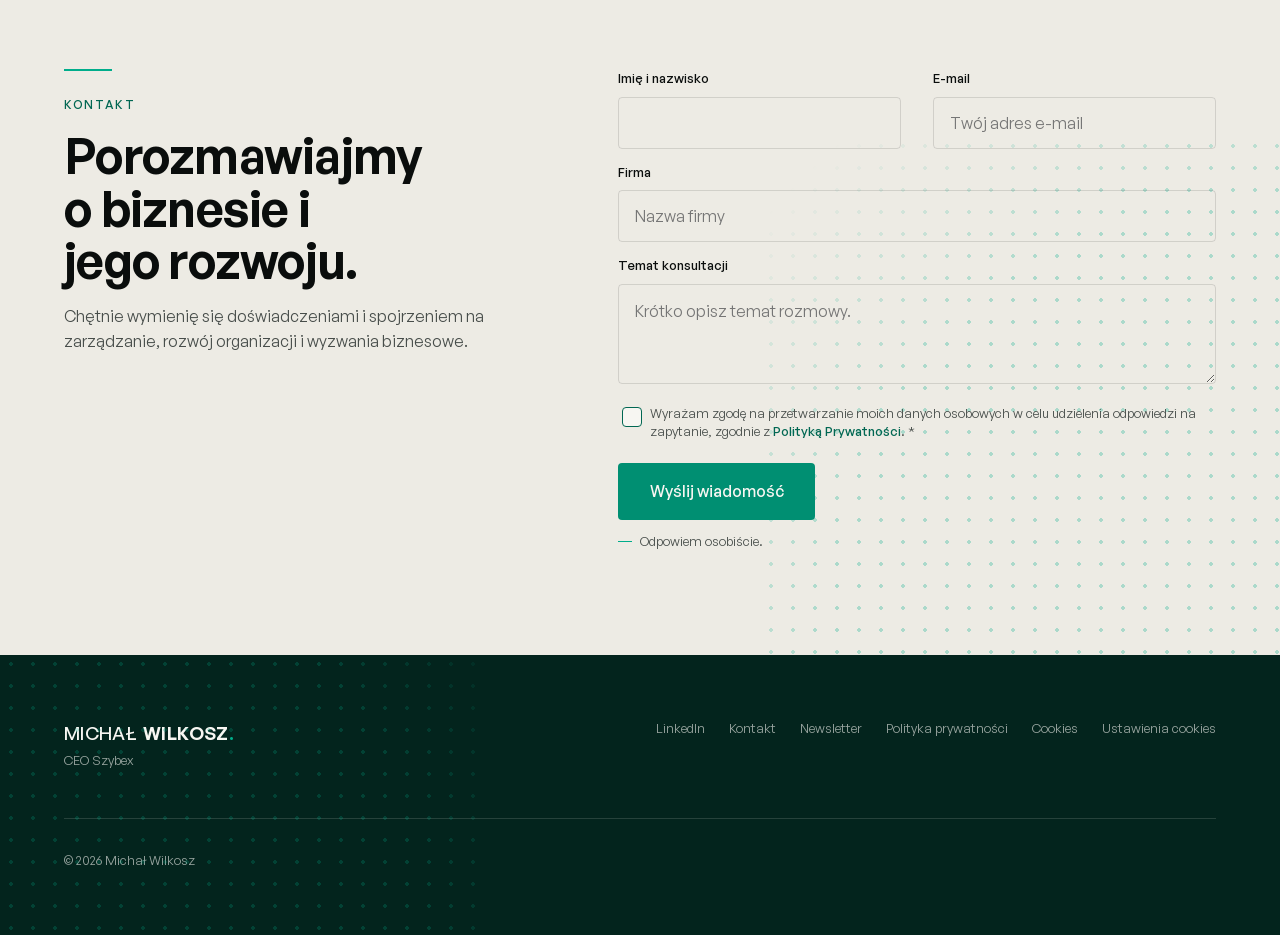
==== commit 34b2abc6: "Szybex: usunięty tag 'część Cary Group' Co-Authored-By: Claude Sonnet 5.5 <noreply@anthropic.com> Cl" ====
--- a/index.html
+++ b/index.html
@@ -310,8 +310,6 @@
             />
           </picture>
         </figure>
-
-        <span class="badge szybex__meta">Szybex — część Cary Group</span>
 
         <div class="szybex__intro reveal">
           <p>
--- a/css/style.css
+++ b/css/style.css
@@ -1875,24 +1875,6 @@
   }
 }
 
-.szybex__meta {
-  /* tag „część Cary Group” siedzi pod zdjęciem (na telefonie zaraz pod nim, na desktopie pod panoramą) */
-  display: block;
-  width: fit-content;
-  margin-top: var(--sp-3);
-}
-@media (max-width: 899px) {
-  .szybex__flow .szybex__photo {
-    margin-bottom: 0;
-  }
-}
-@media (min-width: 900px) {
-  .szybex__meta {
-    order: 11;
-    align-self: flex-start;
-  }
-}
-
 /* Editorial timeline — Michał na tle historii firmy, nie karty SaaS */
 .szybex-timeline {
   display: flex;
